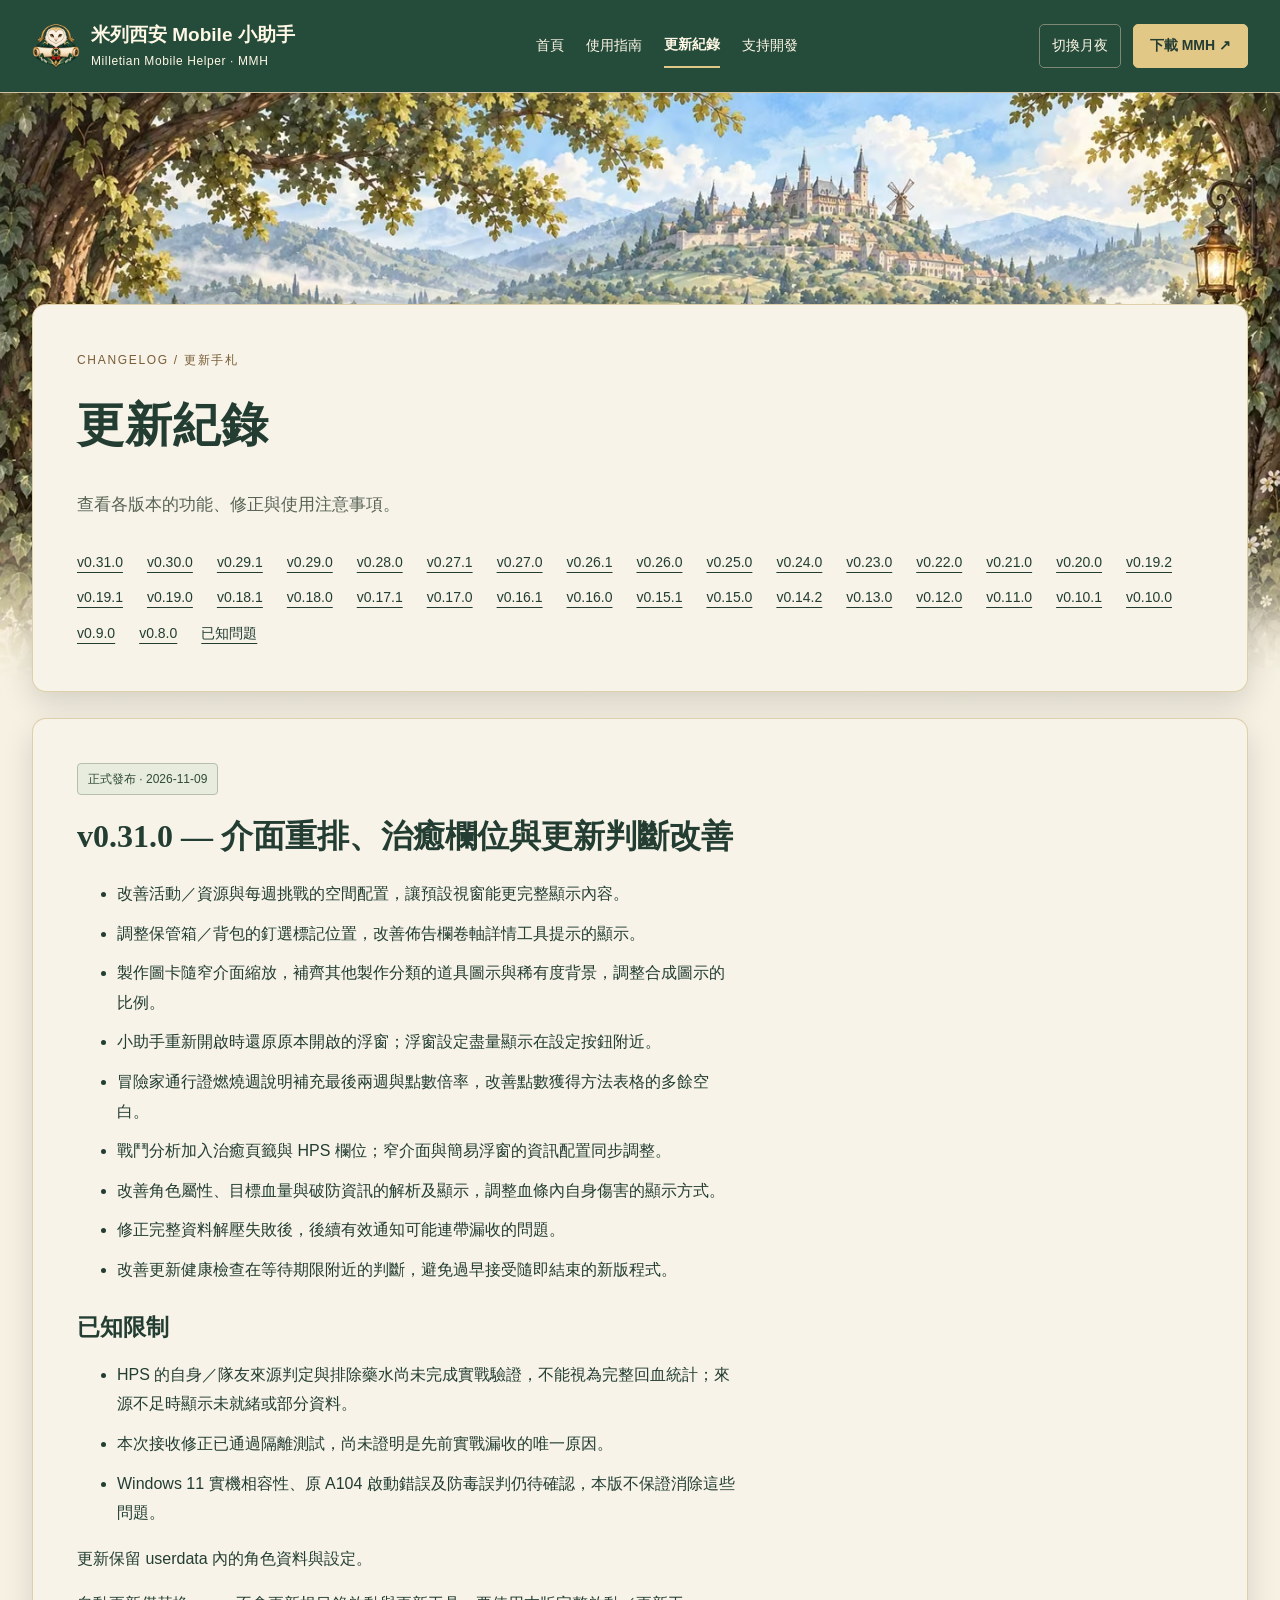
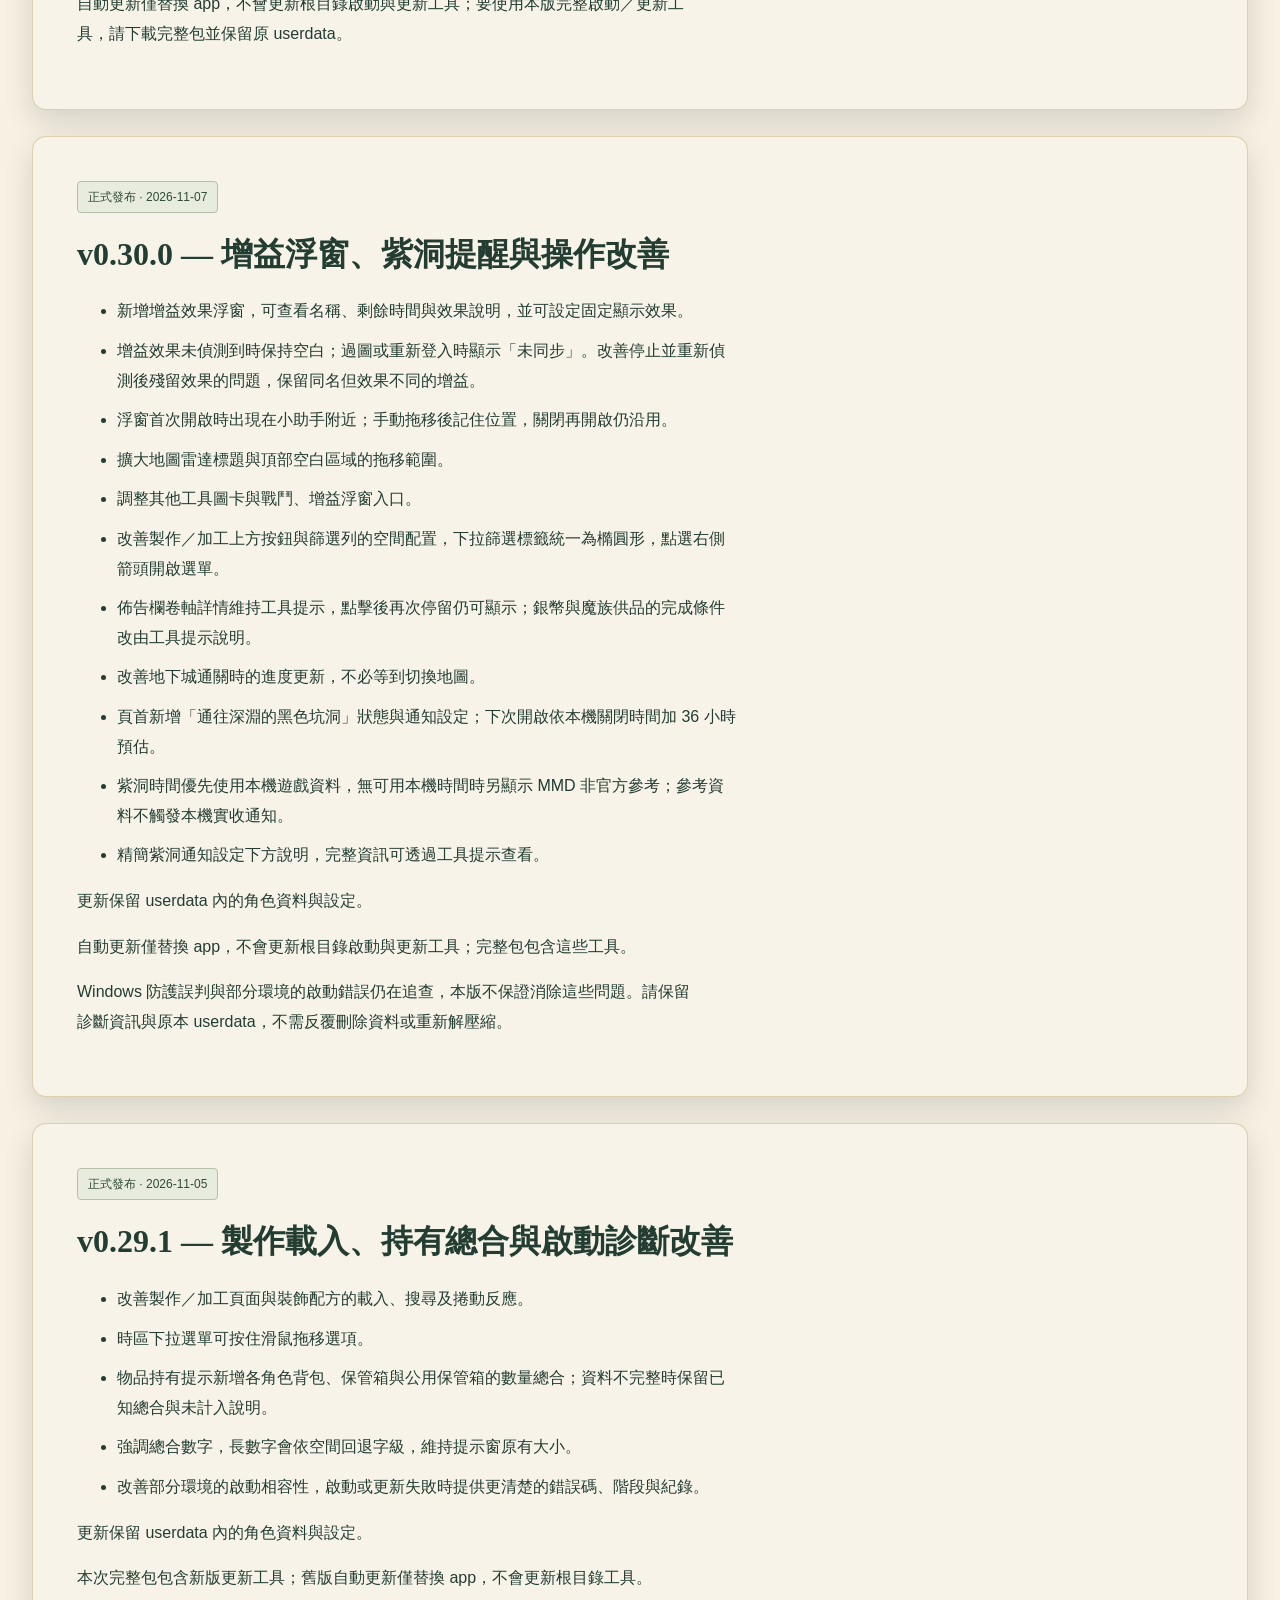
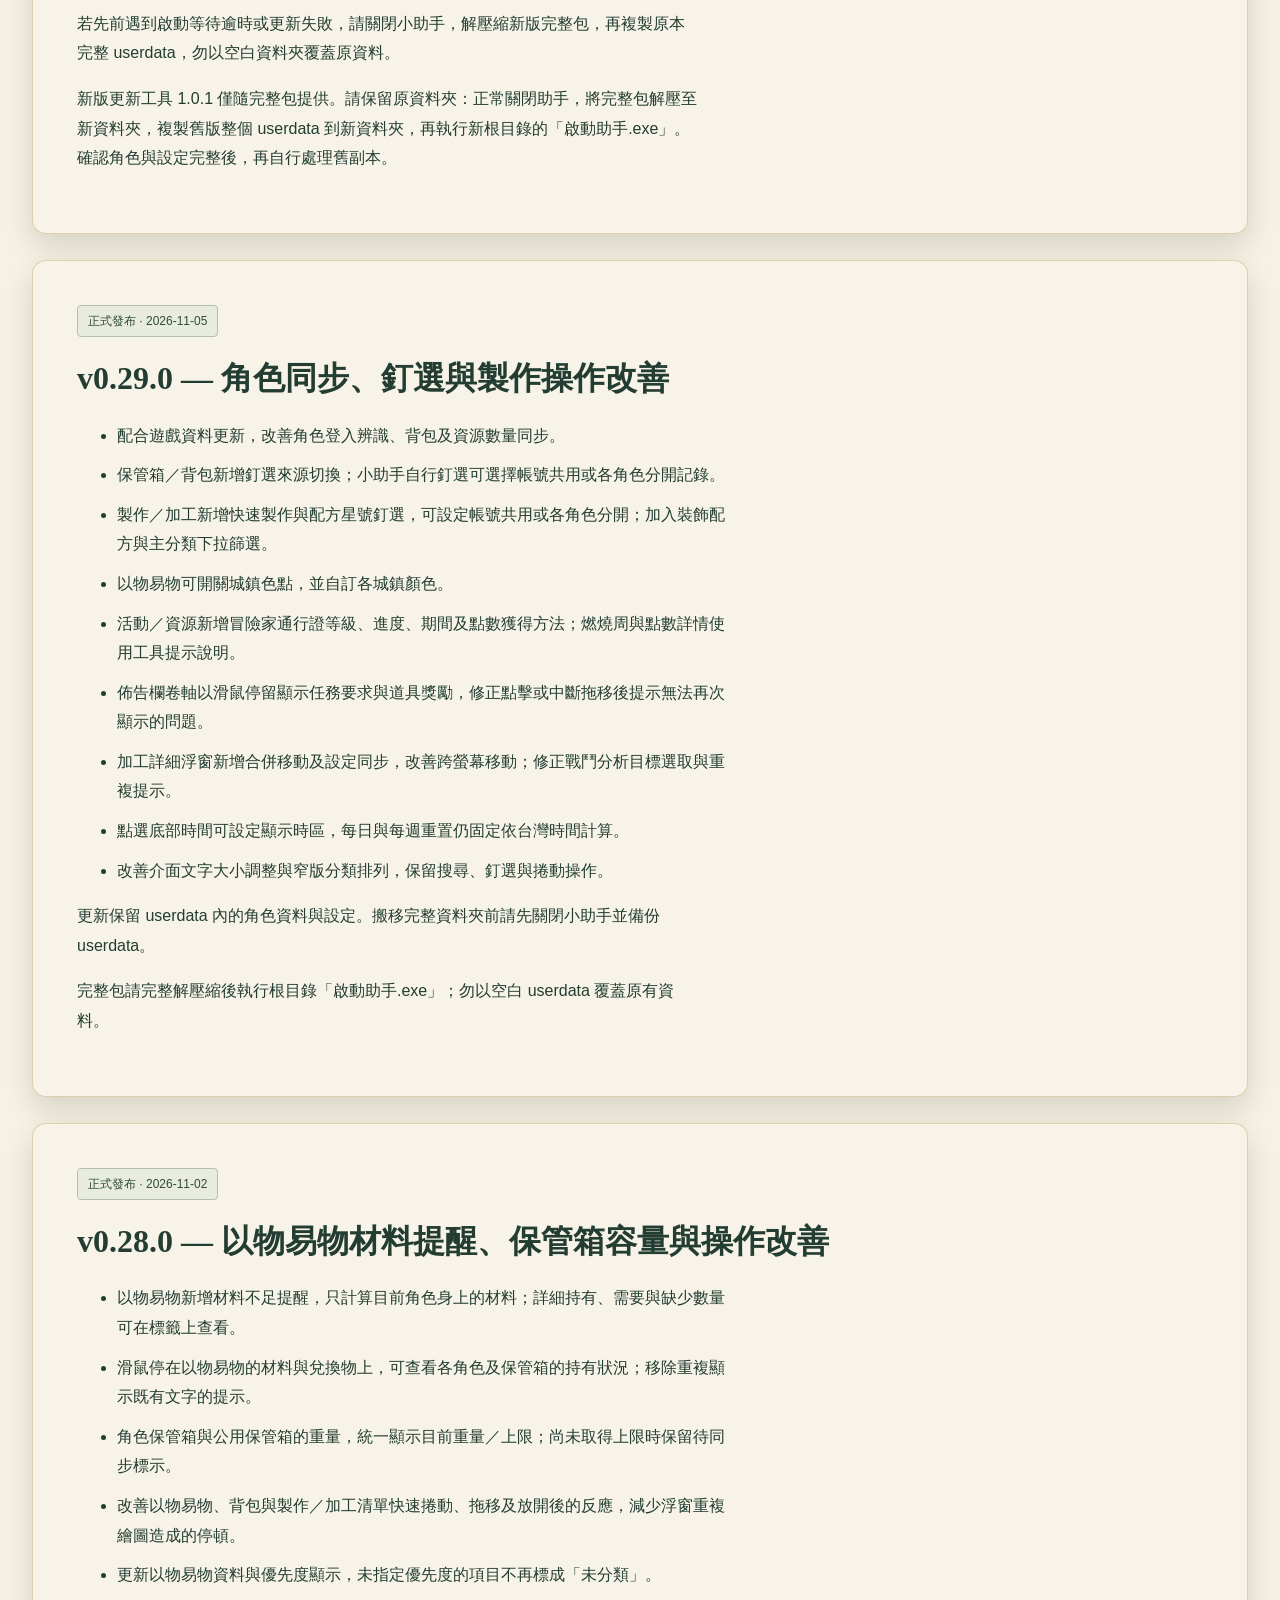
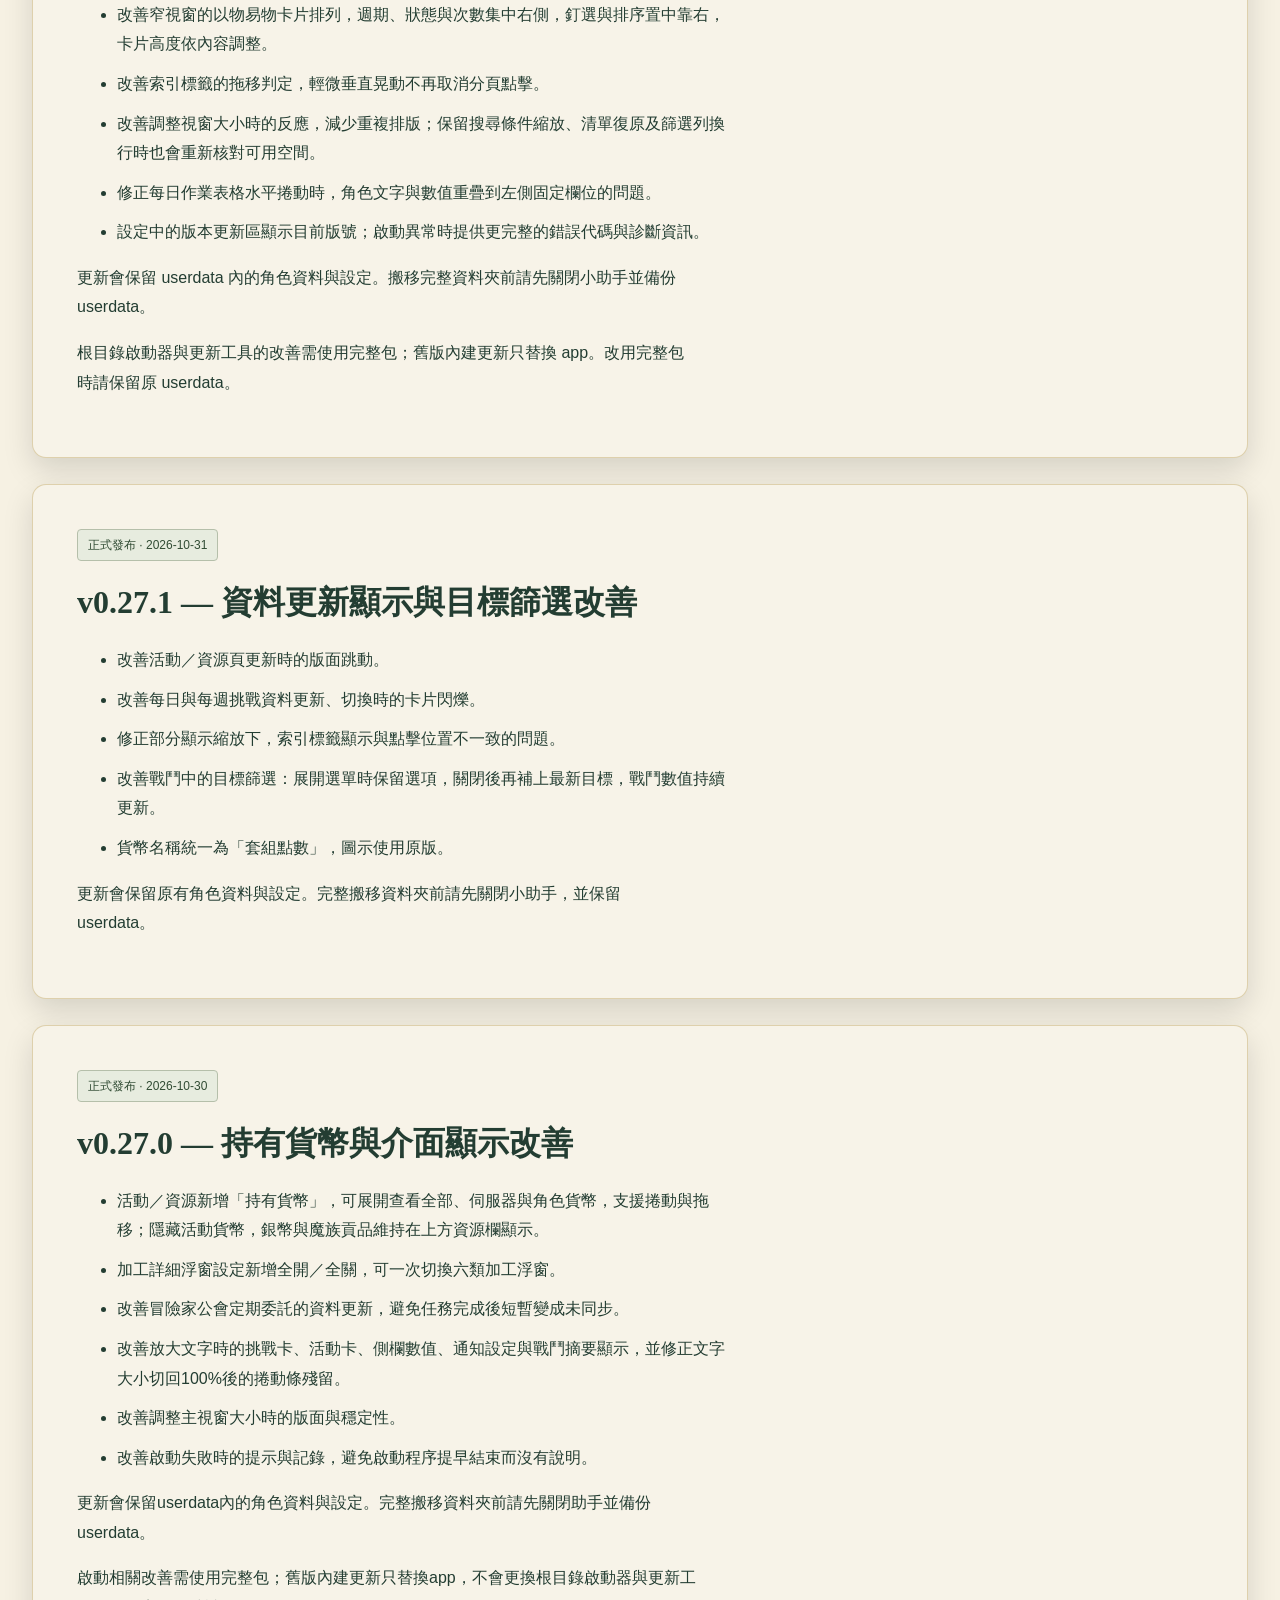
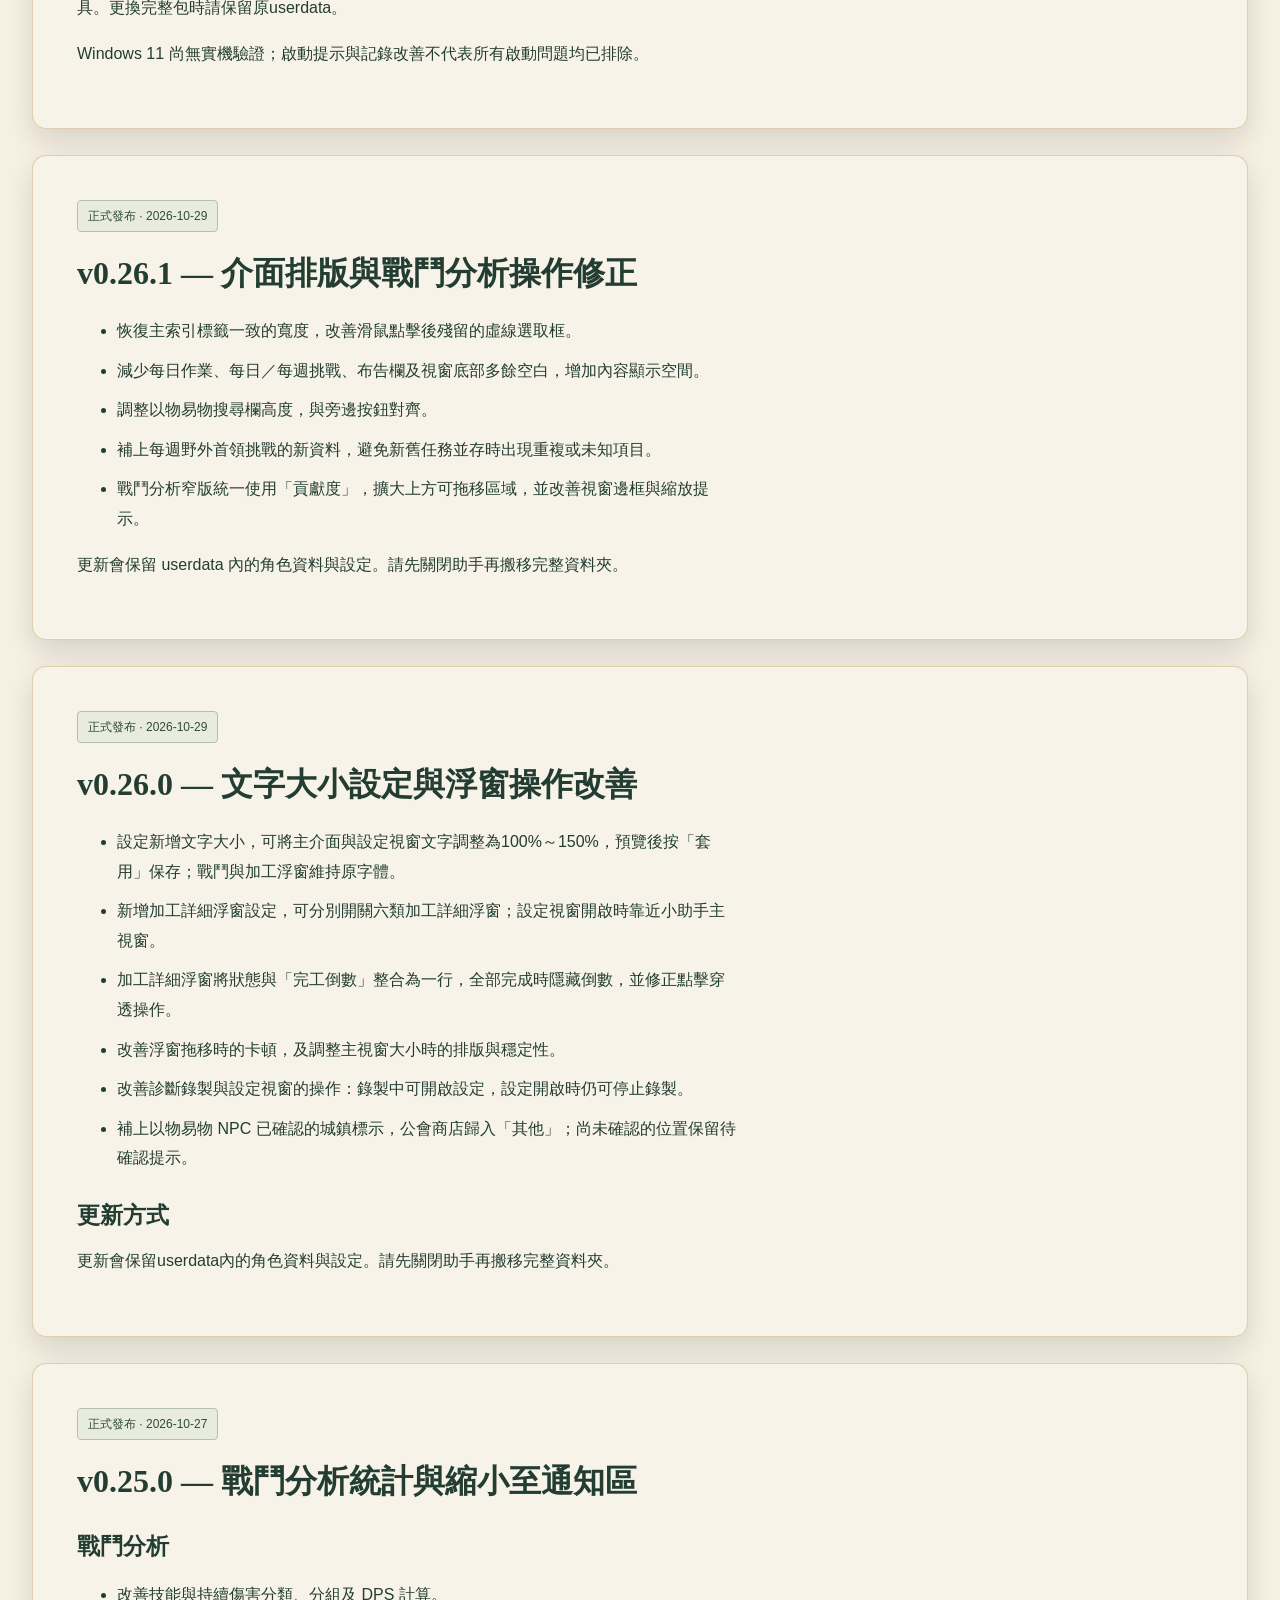
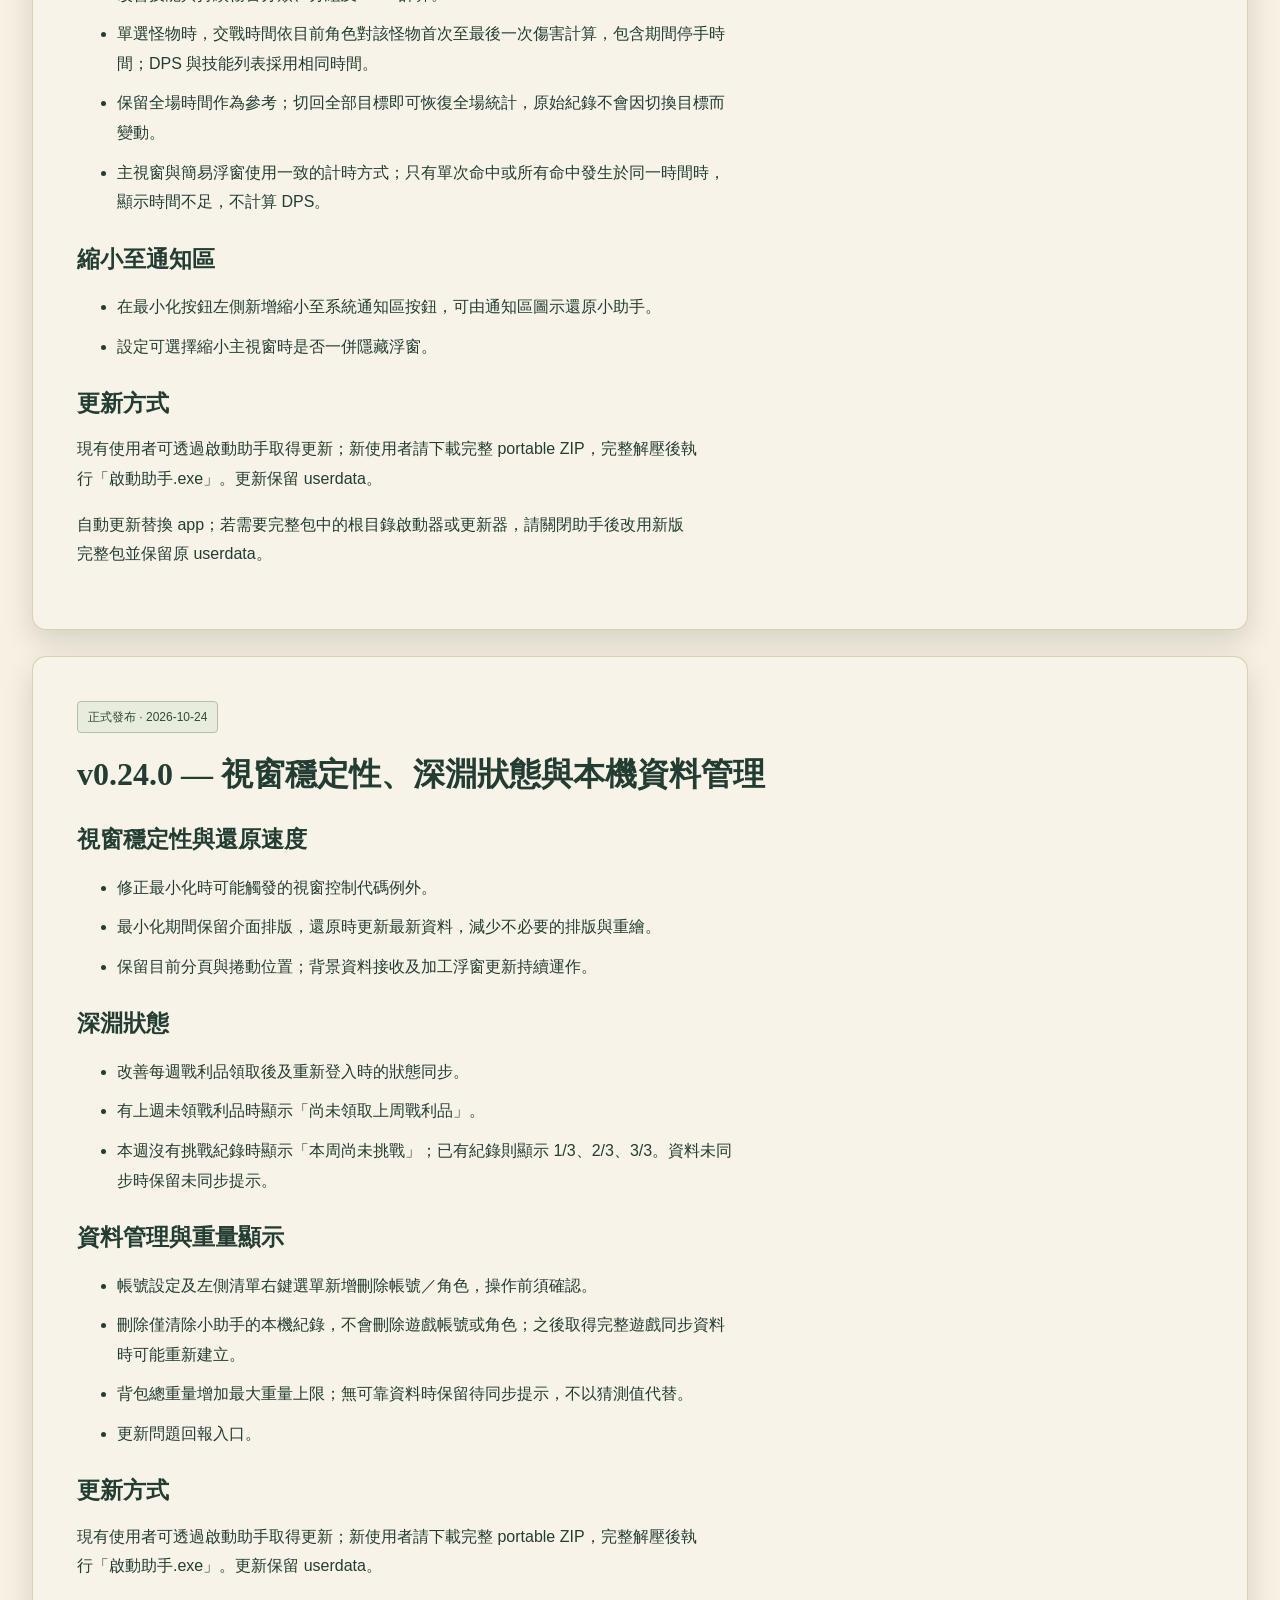
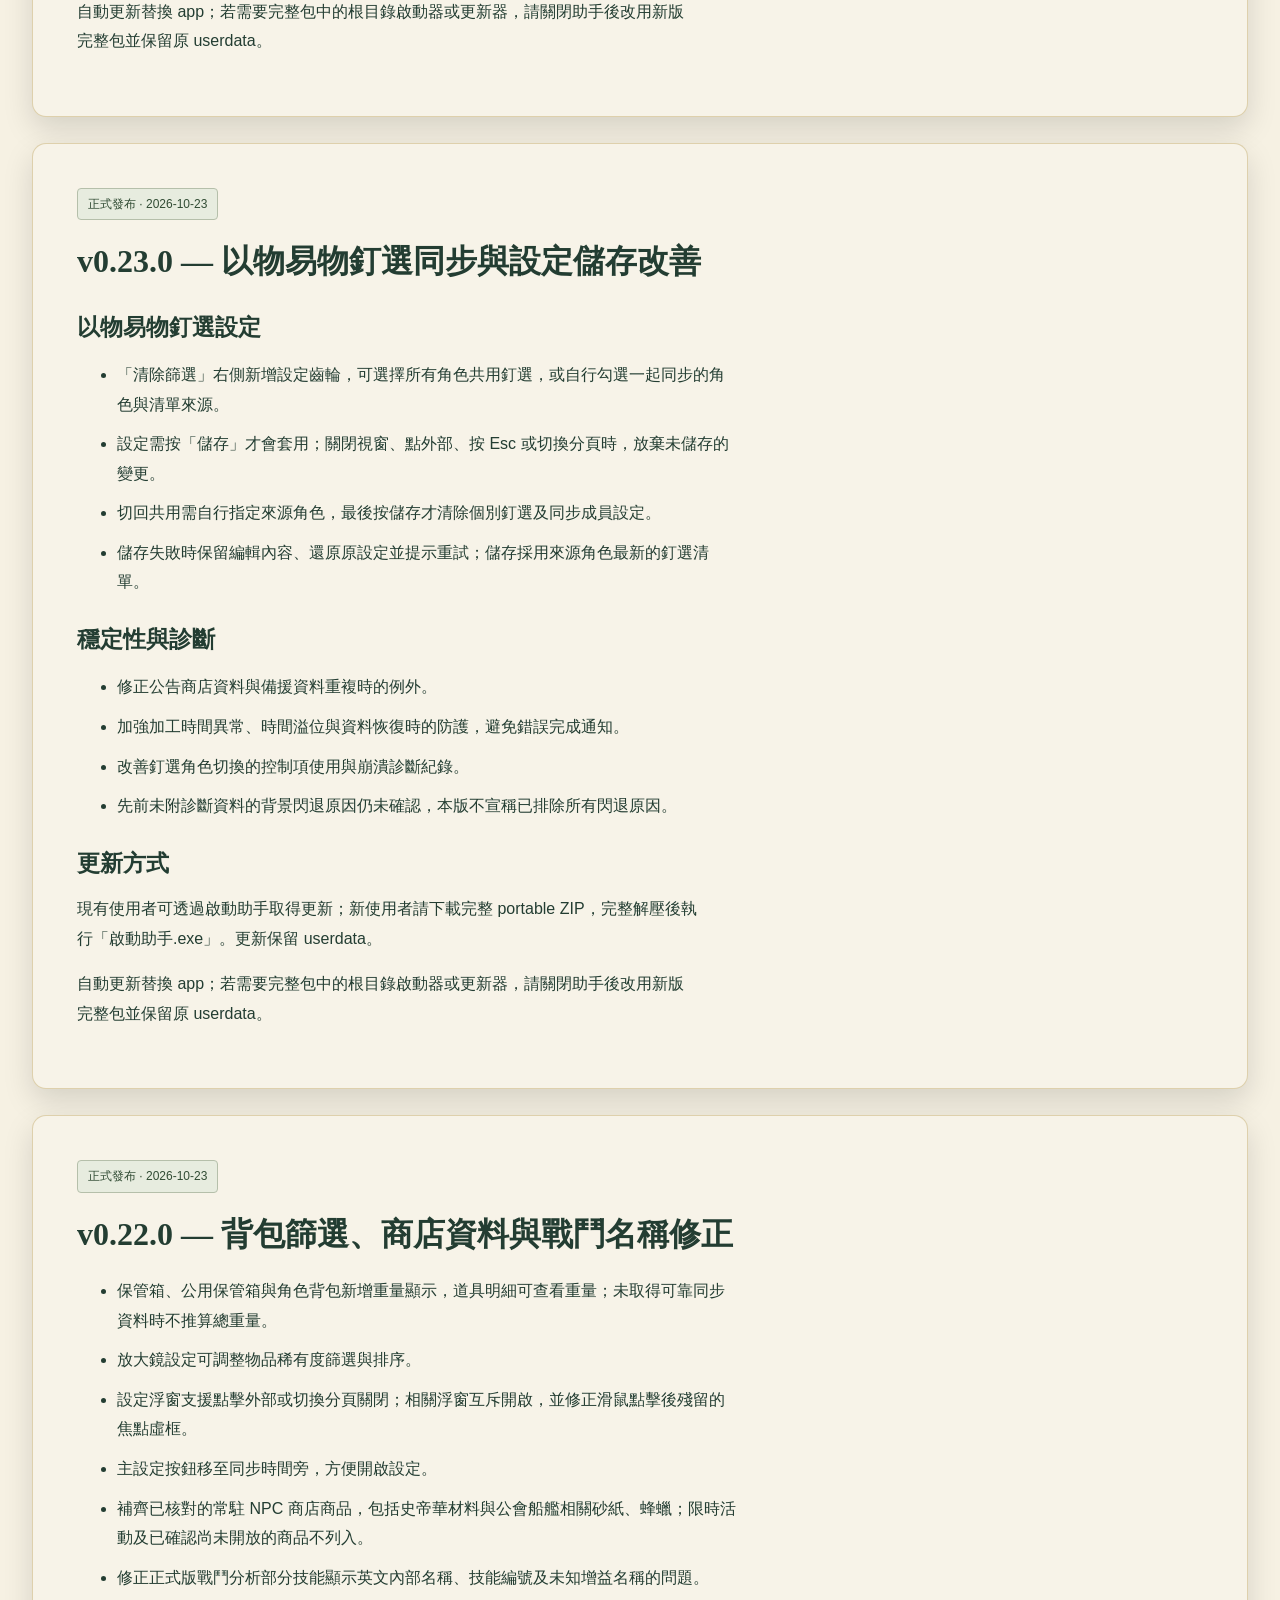
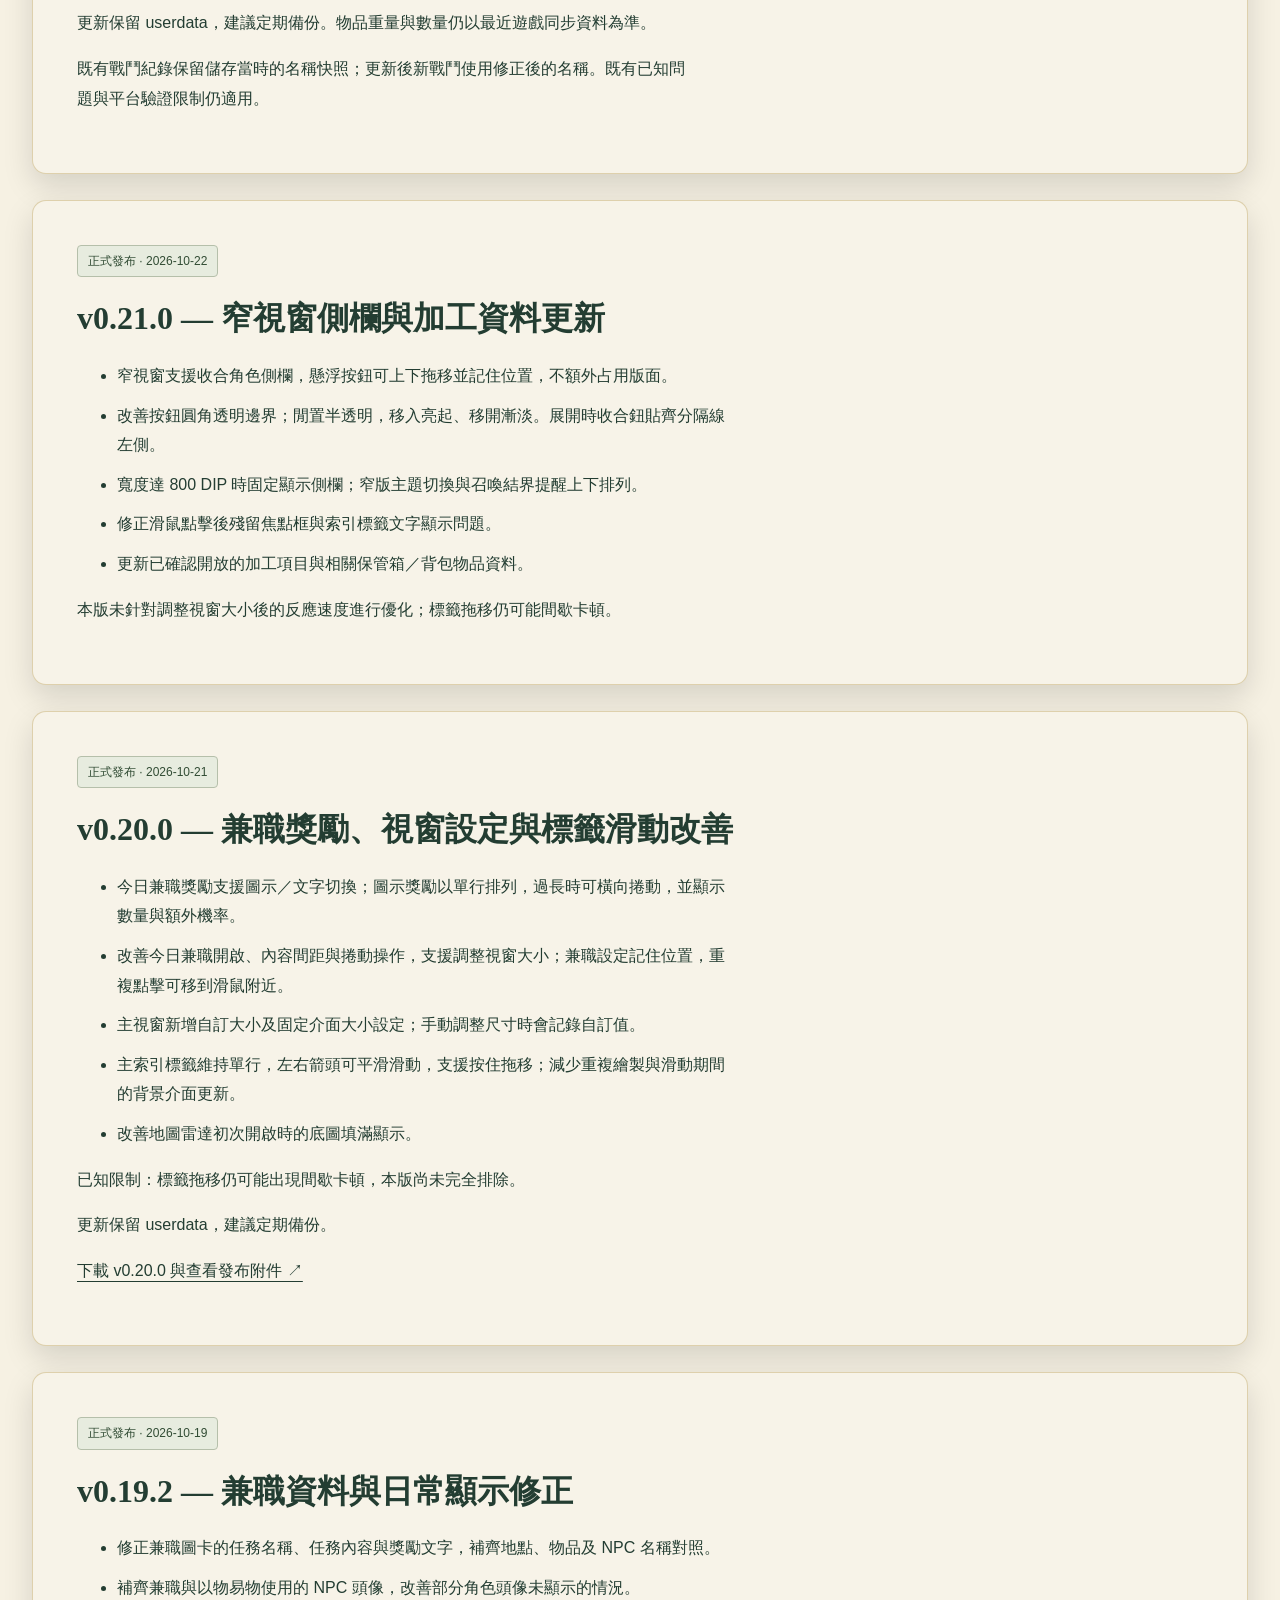
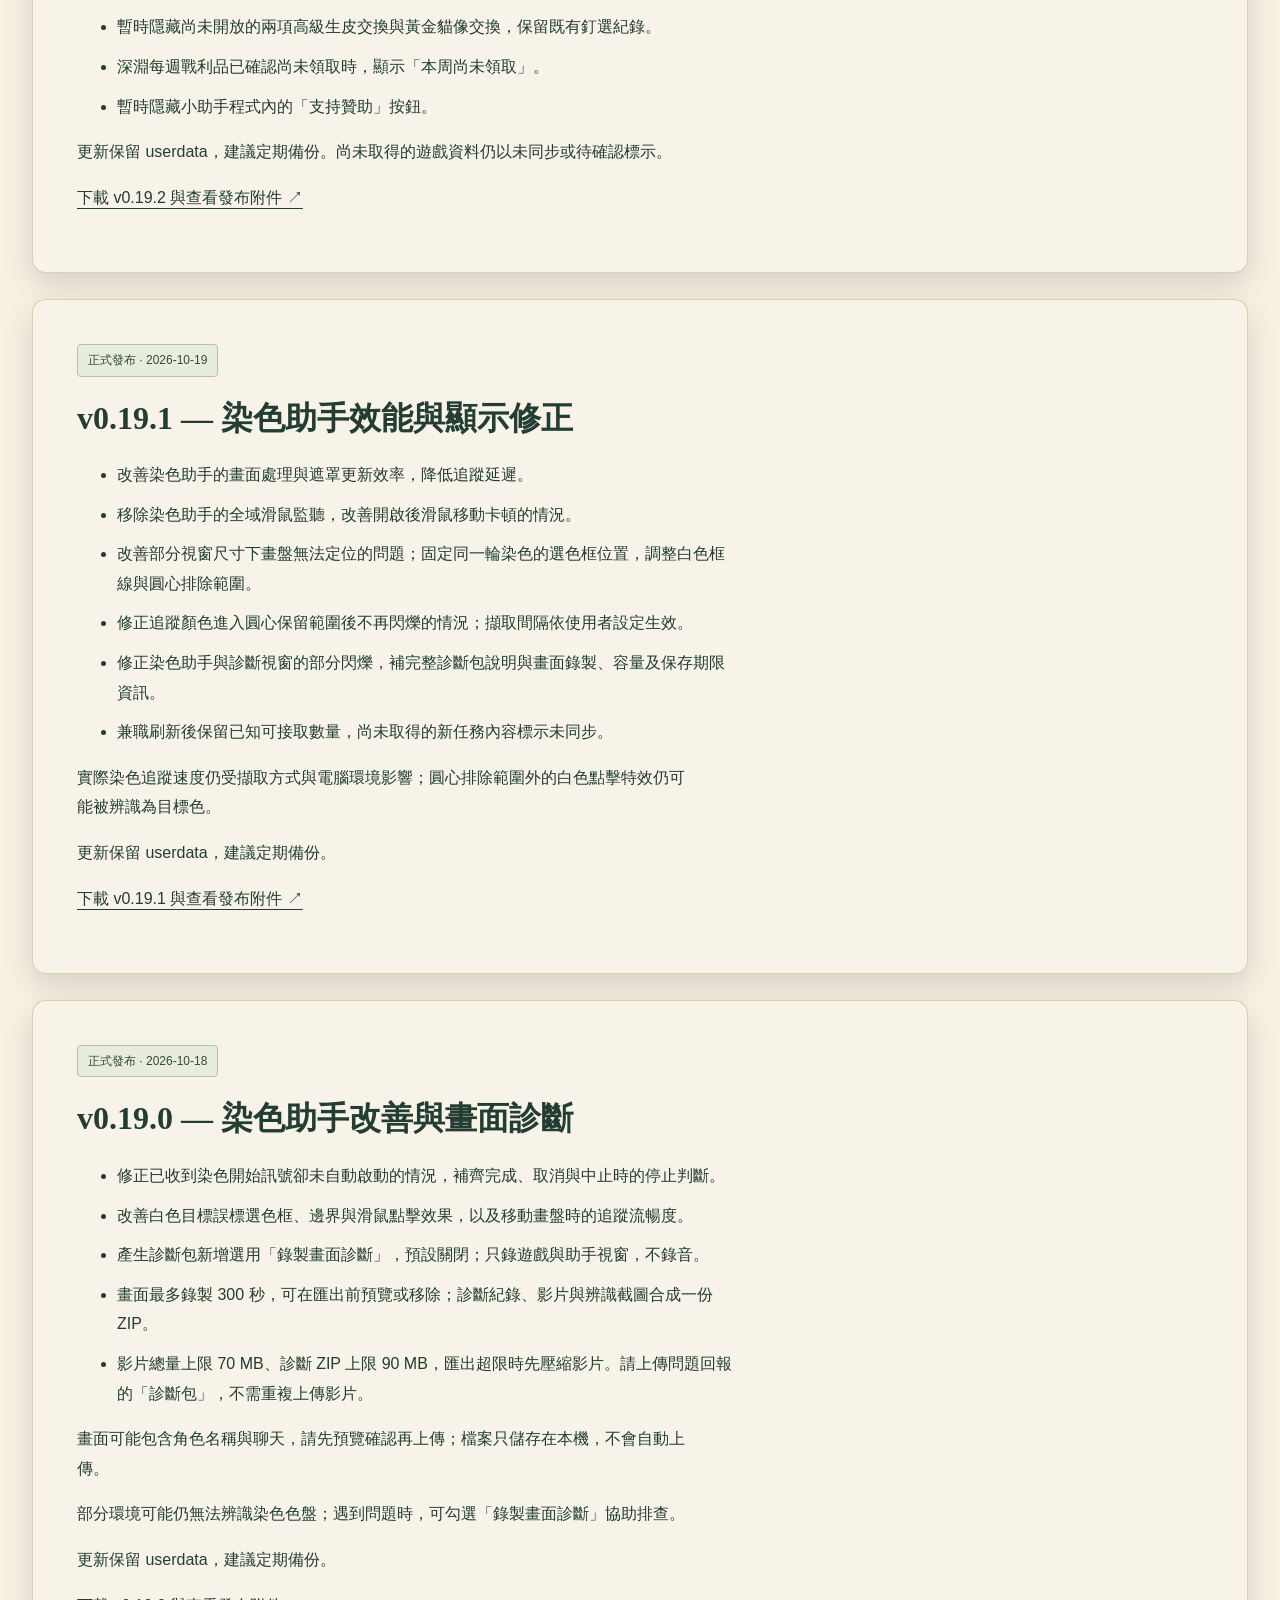
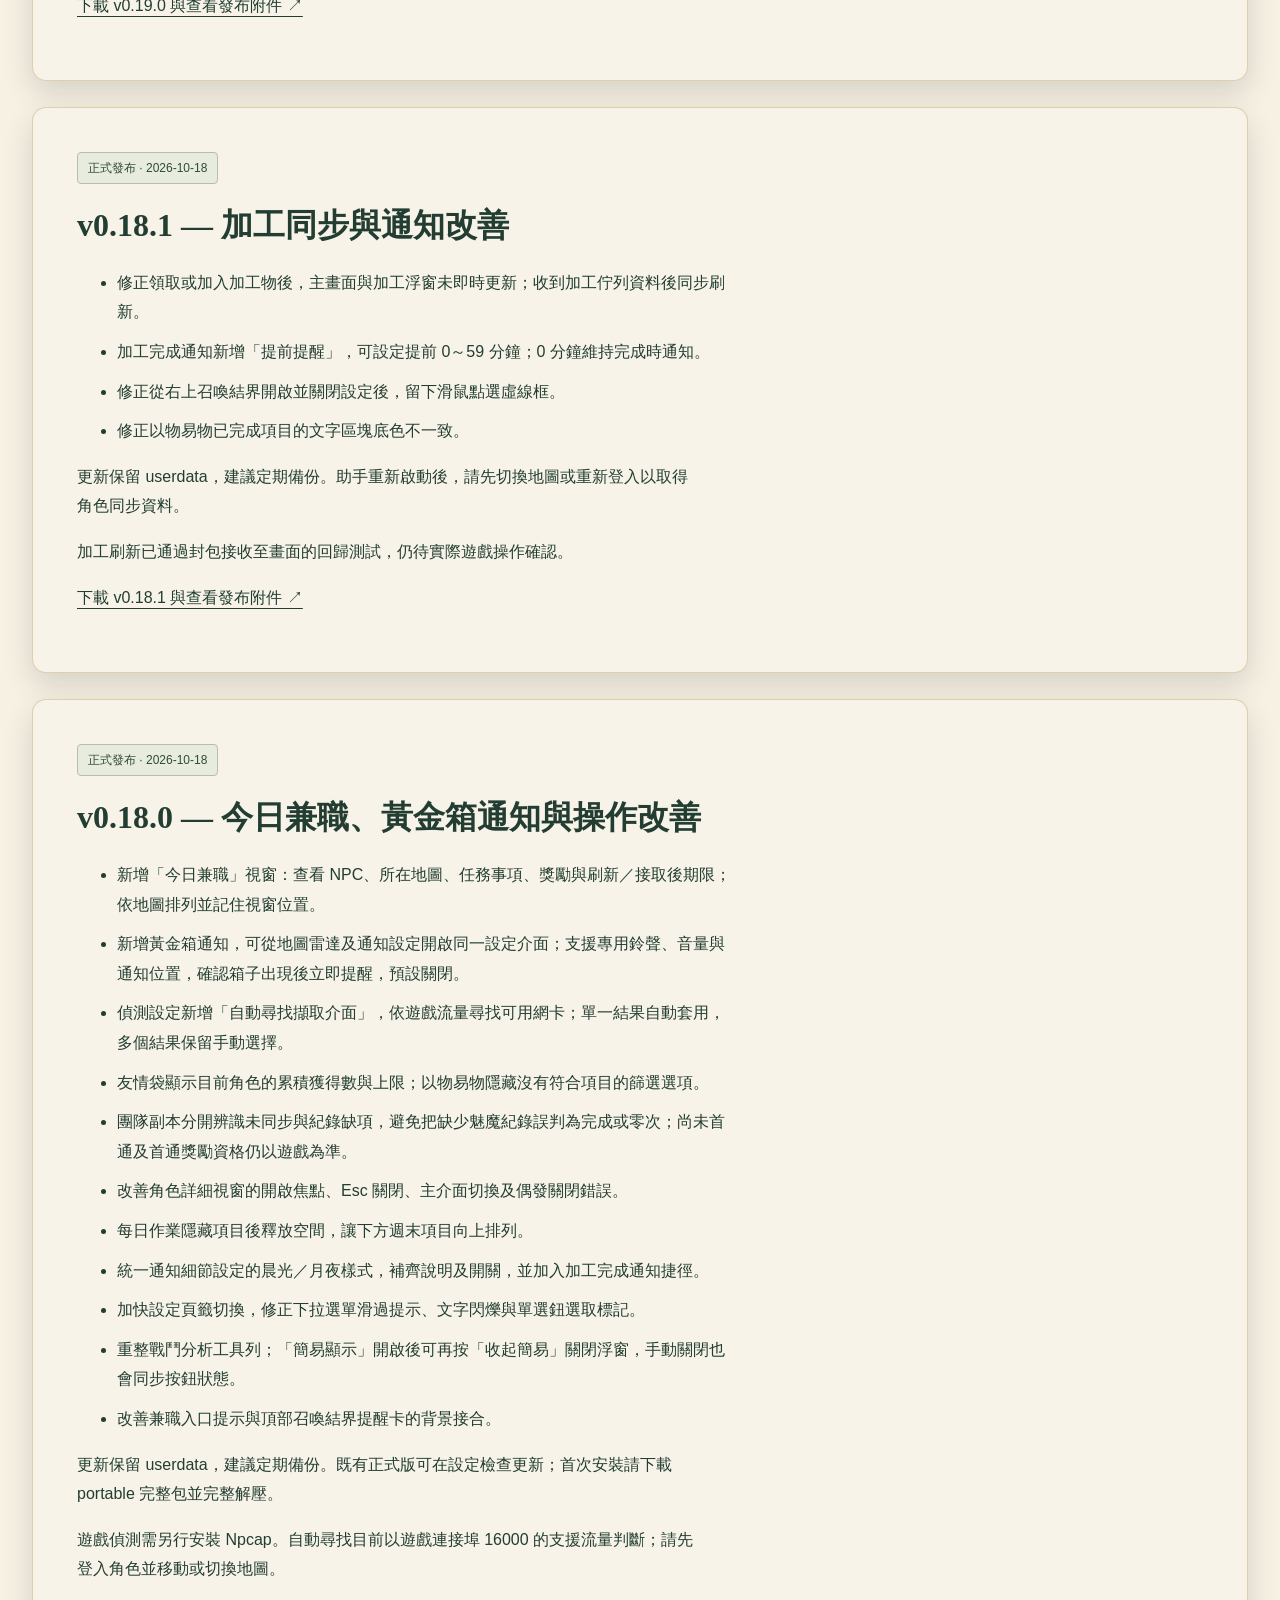
==== public/changelog.html @ 9968cb85 "Publish MMH v0.31.0 release notes, known limits and download" ====
<!doctype html><html lang="zh-Hant"><head><meta charset="utf-8"><meta name="viewport" content="width=device-width,initial-scale=1"><title>MMH 更新紀錄｜瑪奇 Mobile 小助手版本與下載</title><link rel="icon" href="./assets/mmh-logo.webp"><script>(()=>{const t=new URLSearchParams(location.search).get('theme')==='night'?'night':'day',w=innerWidth,s=w<=960?960:w<=1440?1440:w<=1920?1920:2560,l=document.createElement('link');l.rel='preload';l.as='image';l.type='image/avif';l.href='./assets/background/forest-panorama-'+t+'-'+s+'.avif';l.fetchPriority='high';document.head.append(l);})();</script><link rel="stylesheet" href="./style.css?v=images-4"><link rel="stylesheet" href="./header.css?v=images-4"><script defer src="./site-config.js?v=0.31.0"></script><script defer src="./site.js?v=images-4"></script><link rel="stylesheet" href="./panorama.css?v=images-4"><meta name="description" content="查看瑪奇 Mobile 小助手 MMH 的正式版本更新紀錄、功能改善與更新注意事項，下載資訊以已公開的 Windows 版本為準。"><link rel="canonical" href="https://milletian-mobile-helper.pages.dev/changelog.html"><meta property="og:type" content="website"><meta property="og:locale" content="zh_TW"><meta property="og:site_name" content="米列西安 Mobile 小助手 MMH"><meta property="og:title" content="MMH 更新紀錄｜瑪奇 Mobile 小助手版本與下載"><meta property="og:description" content="查看瑪奇 Mobile 小助手 MMH 的正式版本更新紀錄、功能改善與更新注意事項，下載資訊以已公開的 Windows 版本為準。"><meta property="og:url" content="https://milletian-mobile-helper.pages.dev/changelog.html"></head><body data-theme="day"><script>document.body.dataset.theme=new URLSearchParams(location.search).get("theme")==="night"?"night":"day";</script><a class="skip-link" href="#main">跳至主要內容</a><header class="site-header"><a class="site-brand" href="./index.html"><img src="./assets/mmh-logo.webp" width="38" height="38" alt=""><span data-name>米列西安 Mobile 小助手</span><small>Milletian Mobile Helper · MMH</small></a><button id="nav-toggle" class="site-theme nav-toggle" aria-expanded="false" aria-controls="main-nav" type="button">選單 ☰</button><nav id="main-nav" class="site-nav" aria-label="主要導覽"><a href="./index.html">首頁</a><a href="./guide.html">使用指南</a><a href="./changelog.html">更新紀錄</a><a href="./support.html">支持開發</a></nav><div class="header-actions"><button id="theme-toggle" class="site-theme" type="button" aria-pressed="false">切換月夜</button><a class="site-download" href="./index.html#download">下載 MMH ↗</a></div></header><div class="panorama-stage"><div class="panorama-banner" aria-hidden="true"></div><main id="main" class="site-main">
<section class="paper section"><p class="eyebrow">CHANGELOG / 更新手札</p><h1>更新紀錄</h1><p class="lead">查看各版本的功能、修正與使用注意事項。</p><nav class="local-nav" aria-label="版本導覽"><a href="#v0310">v0.31.0</a><a href="#v0300">v0.30.0</a><a href="#v0291">v0.29.1</a><a href="#v0290">v0.29.0</a><a href="#v0280">v0.28.0</a><a href="#v0271">v0.27.1</a><a href="#v0270">v0.27.0</a><a href="#v0261">v0.26.1</a><a href="#v0260">v0.26.0</a><a href="#v0250">v0.25.0</a><a href="#v0240">v0.24.0</a><a href="#v0230">v0.23.0</a><a href="#v0220">v0.22.0</a><a href="#v0210">v0.21.0</a><a href="#v0200">v0.20.0</a><a href="#v0192">v0.19.2</a><a href="#v0191">v0.19.1</a><a href="#v0190">v0.19.0</a><a href="#v0181">v0.18.1</a><a href="#v0180">v0.18.0</a><a href="#v0171">v0.17.1</a><a href="#v0170">v0.17.0</a><a href="#v0161">v0.16.1</a><a href="#v0160">v0.16.0</a><a href="#v0151">v0.15.1</a><a href="#v0150">v0.15.0</a><a href="#v0142">v0.14.2</a><a href="#v0130">v0.13.0</a><a href="#v0120">v0.12.0</a><a href="#v0110">v0.11.0</a><a href="#v0101">v0.10.1</a><a href="#v0100">v0.10.0</a><a href="#v090">v0.9.0</a><a href="#v080">v0.8.0</a><a href="#known-issues">已知問題</a></nav></section>
<section id="v0310" class="paper section prose"><span class="badge">正式發布 · 2026-11-09</span><h2>v0.31.0 — 介面重排、治癒欄位與更新判斷改善</h2><ul><li>改善活動／資源與每週挑戰的空間配置，讓預設視窗能更完整顯示內容。</li><li>調整保管箱／背包的釘選標記位置，改善佈告欄卷軸詳情工具提示的顯示。</li><li>製作圖卡隨窄介面縮放，補齊其他製作分類的道具圖示與稀有度背景，調整合成圖示的比例。</li><li>小助手重新開啟時還原原本開啟的浮窗；浮窗設定盡量顯示在設定按鈕附近。</li><li>冒險家通行證燃燒週說明補充最後兩週與點數倍率，改善點數獲得方法表格的多餘空白。</li><li>戰鬥分析加入治癒頁籤與 HPS 欄位；窄介面與簡易浮窗的資訊配置同步調整。</li><li>改善角色屬性、目標血量與破防資訊的解析及顯示，調整血條內自身傷害的顯示方式。</li><li>修正完整資料解壓失敗後，後續有效通知可能連帶漏收的問題。</li><li>改善更新健康檢查在等待期限附近的判斷，避免過早接受隨即結束的新版程式。</li></ul><h3>已知限制</h3><ul><li>HPS 的自身／隊友來源判定與排除藥水尚未完成實戰驗證，不能視為完整回血統計；來源不足時顯示未就緒或部分資料。</li><li>本次接收修正已通過隔離測試，尚未證明是先前實戰漏收的唯一原因。</li><li>Windows 11 實機相容性、原 A104 啟動錯誤及防毒誤判仍待確認，本版不保證消除這些問題。</li></ul><p>更新保留 userdata 內的角色資料與設定。</p><p>自動更新僅替換 app，不會更新根目錄啟動與更新工具；要使用本版完整啟動／更新工具，請下載完整包並保留原 userdata。</p></section>
<section id="v0300" class="paper section prose"><span class="badge">正式發布 · 2026-11-07</span><h2>v0.30.0 — 增益浮窗、紫洞提醒與操作改善</h2><ul><li>新增增益效果浮窗，可查看名稱、剩餘時間與效果說明，並可設定固定顯示效果。</li><li>增益效果未偵測到時保持空白；過圖或重新登入時顯示「未同步」。改善停止並重新偵測後殘留效果的問題，保留同名但效果不同的增益。</li><li>浮窗首次開啟時出現在小助手附近；手動拖移後記住位置，關閉再開啟仍沿用。</li><li>擴大地圖雷達標題與頂部空白區域的拖移範圍。</li><li>調整其他工具圖卡與戰鬥、增益浮窗入口。</li><li>改善製作／加工上方按鈕與篩選列的空間配置，下拉篩選標籤統一為橢圓形，點選右側箭頭開啟選單。</li><li>佈告欄卷軸詳情維持工具提示，點擊後再次停留仍可顯示；銀幣與魔族供品的完成條件改由工具提示說明。</li><li>改善地下城通關時的進度更新，不必等到切換地圖。</li><li>頁首新增「通往深淵的黑色坑洞」狀態與通知設定；下次開啟依本機關閉時間加 36 小時預估。</li><li>紫洞時間優先使用本機遊戲資料，無可用本機時間時另顯示 MMD 非官方參考；參考資料不觸發本機實收通知。</li><li>精簡紫洞通知設定下方說明，完整資訊可透過工具提示查看。</li></ul><p>更新保留 userdata 內的角色資料與設定。</p><p>自動更新僅替換 app，不會更新根目錄啟動與更新工具；完整包包含這些工具。</p><p>Windows 防護誤判與部分環境的啟動錯誤仍在追查，本版不保證消除這些問題。請保留診斷資訊與原本 userdata，不需反覆刪除資料或重新解壓縮。</p></section>
<section id="v0291" class="paper section prose"><span class="badge">正式發布 · 2026-11-05</span><h2>v0.29.1 — 製作載入、持有總合與啟動診斷改善</h2><ul><li>改善製作／加工頁面與裝飾配方的載入、搜尋及捲動反應。</li><li>時區下拉選單可按住滑鼠拖移選項。</li><li>物品持有提示新增各角色背包、保管箱與公用保管箱的數量總合；資料不完整時保留已知總合與未計入說明。</li><li>強調總合數字，長數字會依空間回退字級，維持提示窗原有大小。</li><li>改善部分環境的啟動相容性，啟動或更新失敗時提供更清楚的錯誤碼、階段與紀錄。</li></ul><p>更新保留 userdata 內的角色資料與設定。</p><p>本次完整包包含新版更新工具；舊版自動更新僅替換 app，不會更新根目錄工具。</p><p>若先前遇到啟動等待逾時或更新失敗，請關閉小助手，解壓縮新版完整包，再複製原本完整 userdata，勿以空白資料夾覆蓋原資料。</p><p>新版更新工具 1.0.1 僅隨完整包提供。請保留原資料夾：正常關閉助手，將完整包解壓至新資料夾，複製舊版整個 userdata 到新資料夾，再執行新根目錄的「啟動助手.exe」。確認角色與設定完整後，再自行處理舊副本。</p></section>
<section id="v0290" class="paper section prose"><span class="badge">正式發布 · 2026-11-05</span><h2>v0.29.0 — 角色同步、釘選與製作操作改善</h2><ul><li>配合遊戲資料更新，改善角色登入辨識、背包及資源數量同步。</li><li>保管箱／背包新增釘選來源切換；小助手自行釘選可選擇帳號共用或各角色分開記錄。</li><li>製作／加工新增快速製作與配方星號釘選，可設定帳號共用或各角色分開；加入裝飾配方與主分類下拉篩選。</li><li>以物易物可開關城鎮色點，並自訂各城鎮顏色。</li><li>活動／資源新增冒險家通行證等級、進度、期間及點數獲得方法；燃燒周與點數詳情使用工具提示說明。</li><li>佈告欄卷軸以滑鼠停留顯示任務要求與道具獎勵，修正點擊或中斷拖移後提示無法再次顯示的問題。</li><li>加工詳細浮窗新增合併移動及設定同步，改善跨螢幕移動；修正戰鬥分析目標選取與重複提示。</li><li>點選底部時間可設定顯示時區，每日與每週重置仍固定依台灣時間計算。</li><li>改善介面文字大小調整與窄版分類排列，保留搜尋、釘選與捲動操作。</li></ul><p>更新保留 userdata 內的角色資料與設定。搬移完整資料夾前請先關閉小助手並備份 userdata。</p><p>完整包請完整解壓縮後執行根目錄「啟動助手.exe」；勿以空白 userdata 覆蓋原有資料。</p></section>
<section id="v0280" class="paper section prose"><span class="badge">正式發布 · 2026-11-02</span><h2>v0.28.0 — 以物易物材料提醒、保管箱容量與操作改善</h2><ul><li>以物易物新增材料不足提醒，只計算目前角色身上的材料；詳細持有、需要與缺少數量可在標籤上查看。</li><li>滑鼠停在以物易物的材料與兌換物上，可查看各角色及保管箱的持有狀況；移除重複顯示既有文字的提示。</li><li>角色保管箱與公用保管箱的重量，統一顯示目前重量／上限；尚未取得上限時保留待同步標示。</li><li>改善以物易物、背包與製作／加工清單快速捲動、拖移及放開後的反應，減少浮窗重複繪圖造成的停頓。</li><li>更新以物易物資料與優先度顯示，未指定優先度的項目不再標成「未分類」。</li><li>改善窄視窗的以物易物卡片排列，週期、狀態與次數集中右側，釘選與排序置中靠右，卡片高度依內容調整。</li><li>改善索引標籤的拖移判定，輕微垂直晃動不再取消分頁點擊。</li><li>改善調整視窗大小時的反應，減少重複排版；保留搜尋條件縮放、清單復原及篩選列換行時也會重新核對可用空間。</li><li>修正每日作業表格水平捲動時，角色文字與數值重疊到左側固定欄位的問題。</li><li>設定中的版本更新區顯示目前版號；啟動異常時提供更完整的錯誤代碼與診斷資訊。</li></ul><p>更新會保留 userdata 內的角色資料與設定。搬移完整資料夾前請先關閉小助手並備份 userdata。</p><p>根目錄啟動器與更新工具的改善需使用完整包；舊版內建更新只替換 app。改用完整包時請保留原 userdata。</p></section>
<section id="v0271" class="paper section prose"><span class="badge">正式發布 · 2026-10-31</span><h2>v0.27.1 — 資料更新顯示與目標篩選改善</h2><ul><li>改善活動／資源頁更新時的版面跳動。</li><li>改善每日與每週挑戰資料更新、切換時的卡片閃爍。</li><li>修正部分顯示縮放下，索引標籤顯示與點擊位置不一致的問題。</li><li>改善戰鬥中的目標篩選：展開選單時保留選項，關閉後再補上最新目標，戰鬥數值持續更新。</li><li>貨幣名稱統一為「套組點數」，圖示使用原版。</li></ul><p>更新會保留原有角色資料與設定。完整搬移資料夾前請先關閉小助手，並保留 userdata。</p></section>
<section id="v0270" class="paper section prose"><span class="badge">正式發布 · 2026-10-30</span><h2>v0.27.0 — 持有貨幣與介面顯示改善</h2><ul><li>活動／資源新增「持有貨幣」，可展開查看全部、伺服器與角色貨幣，支援捲動與拖移；隱藏活動貨幣，銀幣與魔族貢品維持在上方資源欄顯示。</li><li>加工詳細浮窗設定新增全開／全關，可一次切換六類加工浮窗。</li><li>改善冒險家公會定期委託的資料更新，避免任務完成後短暫變成未同步。</li><li>改善放大文字時的挑戰卡、活動卡、側欄數值、通知設定與戰鬥摘要顯示，並修正文字大小切回100%後的捲動條殘留。</li><li>改善調整主視窗大小時的版面與穩定性。</li><li>改善啟動失敗時的提示與記錄，避免啟動程序提早結束而沒有說明。</li></ul><p>更新會保留userdata內的角色資料與設定。完整搬移資料夾前請先關閉助手並備份userdata。</p><p>啟動相關改善需使用完整包；舊版內建更新只替換app，不會更換根目錄啟動器與更新工具。更換完整包時請保留原userdata。</p><p>Windows 11 尚無實機驗證；啟動提示與記錄改善不代表所有啟動問題均已排除。</p></section>
<section id="v0261" class="paper section prose"><span class="badge">正式發布 · 2026-10-29</span><h2>v0.26.1 — 介面排版與戰鬥分析操作修正</h2><ul><li>恢復主索引標籤一致的寬度，改善滑鼠點擊後殘留的虛線選取框。</li><li>減少每日作業、每日／每週挑戰、布告欄及視窗底部多餘空白，增加內容顯示空間。</li><li>調整以物易物搜尋欄高度，與旁邊按鈕對齊。</li><li>補上每週野外首領挑戰的新資料，避免新舊任務並存時出現重複或未知項目。</li><li>戰鬥分析窄版統一使用「貢獻度」，擴大上方可拖移區域，並改善視窗邊框與縮放提示。</li></ul><p>更新會保留 userdata 內的角色資料與設定。請先關閉助手再搬移完整資料夾。</p></section>
<section id="v0260" class="paper section prose"><span class="badge">正式發布 · 2026-10-29</span><h2>v0.26.0 — 文字大小設定與浮窗操作改善</h2><ul><li>設定新增文字大小，可將主介面與設定視窗文字調整為100%～150%，預覽後按「套用」保存；戰鬥與加工浮窗維持原字體。</li><li>新增加工詳細浮窗設定，可分別開關六類加工詳細浮窗；設定視窗開啟時靠近小助手主視窗。</li><li>加工詳細浮窗將狀態與「完工倒數」整合為一行，全部完成時隱藏倒數，並修正點擊穿透操作。</li><li>改善浮窗拖移時的卡頓，及調整主視窗大小時的排版與穩定性。</li><li>改善診斷錄製與設定視窗的操作：錄製中可開啟設定，設定開啟時仍可停止錄製。</li><li>補上以物易物 NPC 已確認的城鎮標示，公會商店歸入「其他」；尚未確認的位置保留待確認提示。</li></ul><h3>更新方式</h3><p>更新會保留userdata內的角色資料與設定。請先關閉助手再搬移完整資料夾。</p></section>
<section id="v0250" class="paper section prose"><span class="badge">正式發布 · 2026-10-27</span><h2>v0.25.0 — 戰鬥分析統計與縮小至通知區</h2><h3>戰鬥分析</h3><ul><li>改善技能與持續傷害分類、分組及 DPS 計算。</li><li>單選怪物時，交戰時間依目前角色對該怪物首次至最後一次傷害計算，包含期間停手時間；DPS 與技能列表採用相同時間。</li><li>保留全場時間作為參考；切回全部目標即可恢復全場統計，原始紀錄不會因切換目標而變動。</li><li>主視窗與簡易浮窗使用一致的計時方式；只有單次命中或所有命中發生於同一時間時，顯示時間不足，不計算 DPS。</li></ul><h3>縮小至通知區</h3><ul><li>在最小化按鈕左側新增縮小至系統通知區按鈕，可由通知區圖示還原小助手。</li><li>設定可選擇縮小主視窗時是否一併隱藏浮窗。</li></ul><h3>更新方式</h3><p>現有使用者可透過啟動助手取得更新；新使用者請下載完整 portable ZIP，完整解壓後執行「啟動助手.exe」。更新保留 userdata。</p><p>自動更新替換 app；若需要完整包中的根目錄啟動器或更新器，請關閉助手後改用新版完整包並保留原 userdata。</p></section>
<section id="v0240" class="paper section prose"><span class="badge">正式發布 · 2026-10-24</span><h2>v0.24.0 — 視窗穩定性、深淵狀態與本機資料管理</h2><h3>視窗穩定性與還原速度</h3><ul><li>修正最小化時可能觸發的視窗控制代碼例外。</li><li>最小化期間保留介面排版，還原時更新最新資料，減少不必要的排版與重繪。</li><li>保留目前分頁與捲動位置；背景資料接收及加工浮窗更新持續運作。</li></ul><h3>深淵狀態</h3><ul><li>改善每週戰利品領取後及重新登入時的狀態同步。</li><li>有上週未領戰利品時顯示「尚未領取上周戰利品」。</li><li>本週沒有挑戰紀錄時顯示「本周尚未挑戰」；已有紀錄則顯示 1/3、2/3、3/3。資料未同步時保留未同步提示。</li></ul><h3>資料管理與重量顯示</h3><ul><li>帳號設定及左側清單右鍵選單新增刪除帳號／角色，操作前須確認。</li><li>刪除僅清除小助手的本機紀錄，不會刪除遊戲帳號或角色；之後取得完整遊戲同步資料時可能重新建立。</li><li>背包總重量增加最大重量上限；無可靠資料時保留待同步提示，不以猜測值代替。</li><li>更新問題回報入口。</li></ul><h3>更新方式</h3><p>現有使用者可透過啟動助手取得更新；新使用者請下載完整 portable ZIP，完整解壓後執行「啟動助手.exe」。更新保留 userdata。</p><p>自動更新替換 app；若需要完整包中的根目錄啟動器或更新器，請關閉助手後改用新版完整包並保留原 userdata。</p></section>
<section id="v0230" class="paper section prose"><span class="badge">正式發布 · 2026-10-23</span><h2>v0.23.0 — 以物易物釘選同步與設定儲存改善</h2><h3>以物易物釘選設定</h3><ul><li>「清除篩選」右側新增設定齒輪，可選擇所有角色共用釘選，或自行勾選一起同步的角色與清單來源。</li><li>設定需按「儲存」才會套用；關閉視窗、點外部、按 Esc 或切換分頁時，放棄未儲存的變更。</li><li>切回共用需自行指定來源角色，最後按儲存才清除個別釘選及同步成員設定。</li><li>儲存失敗時保留編輯內容、還原原設定並提示重試；儲存採用來源角色最新的釘選清單。</li></ul><h3>穩定性與診斷</h3><ul><li>修正公告商店資料與備援資料重複時的例外。</li><li>加強加工時間異常、時間溢位與資料恢復時的防護，避免錯誤完成通知。</li><li>改善釘選角色切換的控制項使用與崩潰診斷紀錄。</li><li>先前未附診斷資料的背景閃退原因仍未確認，本版不宣稱已排除所有閃退原因。</li></ul><h3>更新方式</h3><p>現有使用者可透過啟動助手取得更新；新使用者請下載完整 portable ZIP，完整解壓後執行「啟動助手.exe」。更新保留 userdata。</p><p>自動更新替換 app；若需要完整包中的根目錄啟動器或更新器，請關閉助手後改用新版完整包並保留原 userdata。</p></section>
<section id="v0220" class="paper section prose"><span class="badge">正式發布 · 2026-10-23</span><h2>v0.22.0 — 背包篩選、商店資料與戰鬥名稱修正</h2><ul><li>保管箱、公用保管箱與角色背包新增重量顯示，道具明細可查看重量；未取得可靠同步資料時不推算總重量。</li><li>放大鏡設定可調整物品稀有度篩選與排序。</li><li>設定浮窗支援點擊外部或切換分頁關閉；相關浮窗互斥開啟，並修正滑鼠點擊後殘留的焦點虛框。</li><li>主設定按鈕移至同步時間旁，方便開啟設定。</li><li>補齊已核對的常駐 NPC 商店商品，包括史帝華材料與公會船艦相關砂紙、蜂蠟；限時活動及已確認尚未開放的商品不列入。</li><li>修正正式版戰鬥分析部分技能顯示英文內部名稱、技能編號及未知增益名稱的問題。</li></ul><p>更新保留 userdata，建議定期備份。物品重量與數量仍以最近遊戲同步資料為準。</p><p>既有戰鬥紀錄保留儲存當時的名稱快照；更新後新戰鬥使用修正後的名稱。既有已知問題與平台驗證限制仍適用。</p></section>
<section id="v0210" class="paper section prose"><span class="badge">正式發布 · 2026-10-22</span><h2>v0.21.0 — 窄視窗側欄與加工資料更新</h2><ul><li>窄視窗支援收合角色側欄，懸浮按鈕可上下拖移並記住位置，不額外占用版面。</li><li>改善按鈕圓角透明邊界；閒置半透明，移入亮起、移開漸淡。展開時收合鈕貼齊分隔線左側。</li><li>寬度達 800 DIP 時固定顯示側欄；窄版主題切換與召喚結界提醒上下排列。</li><li>修正滑鼠點擊後殘留焦點框與索引標籤文字顯示問題。</li><li>更新已確認開放的加工項目與相關保管箱／背包物品資料。</li></ul><p>本版未針對調整視窗大小後的反應速度進行優化；標籤拖移仍可能間歇卡頓。</p></section>
<section id="v0200" class="paper section prose"><span class="badge">正式發布 · 2026-10-21</span><h2>v0.20.0 — 兼職獎勵、視窗設定與標籤滑動改善</h2><ul><li>今日兼職獎勵支援圖示／文字切換；圖示獎勵以單行排列，過長時可橫向捲動，並顯示數量與額外機率。</li><li>改善今日兼職開啟、內容間距與捲動操作，支援調整視窗大小；兼職設定記住位置，重複點擊可移到滑鼠附近。</li><li>主視窗新增自訂大小及固定介面大小設定；手動調整尺寸時會記錄自訂值。</li><li>主索引標籤維持單行，左右箭頭可平滑滑動，支援按住拖移；減少重複繪製與滑動期間的背景介面更新。</li><li>改善地圖雷達初次開啟時的底圖填滿顯示。</li></ul><p>已知限制：標籤拖移仍可能出現間歇卡頓，本版尚未完全排除。</p><p>更新保留 userdata，建議定期備份。</p><p><a href="https://github.com/Nigeeeee/mabi-assistant-website/releases/tag/v0.20.0">下載 v0.20.0 與查看發布附件 ↗</a></p></section>
<section id="v0192" class="paper section prose"><span class="badge">正式發布 · 2026-10-19</span><h2>v0.19.2 — 兼職資料與日常顯示修正</h2><ul><li>修正兼職圖卡的任務名稱、任務內容與獎勵文字，補齊地點、物品及 NPC 名稱對照。</li><li>補齊兼職與以物易物使用的 NPC 頭像，改善部分角色頭像未顯示的情況。</li><li>暫時隱藏尚未開放的兩項高級生皮交換與黃金貓像交換，保留既有釘選紀錄。</li><li>深淵每週戰利品已確認尚未領取時，顯示「本周尚未領取」。</li><li>暫時隱藏小助手程式內的「支持贊助」按鈕。</li></ul><p>更新保留 userdata，建議定期備份。尚未取得的遊戲資料仍以未同步或待確認標示。</p><p><a href="https://github.com/Nigeeeee/mabi-assistant-website/releases/tag/v0.19.2">下載 v0.19.2 與查看發布附件 ↗</a></p></section>
<section id="v0191" class="paper section prose"><span class="badge">正式發布 · 2026-10-19</span><h2>v0.19.1 — 染色助手效能與顯示修正</h2><ul><li>改善染色助手的畫面處理與遮罩更新效率，降低追蹤延遲。</li><li>移除染色助手的全域滑鼠監聽，改善開啟後滑鼠移動卡頓的情況。</li><li>改善部分視窗尺寸下畫盤無法定位的問題；固定同一輪染色的選色框位置，調整白色框線與圓心排除範圍。</li><li>修正追蹤顏色進入圓心保留範圍後不再閃爍的情況；擷取間隔依使用者設定生效。</li><li>修正染色助手與診斷視窗的部分閃爍，補完整診斷包說明與畫面錄製、容量及保存期限資訊。</li><li>兼職刷新後保留已知可接取數量，尚未取得的新任務內容標示未同步。</li></ul><p>實際染色追蹤速度仍受擷取方式與電腦環境影響；圓心排除範圍外的白色點擊特效仍可能被辨識為目標色。</p><p>更新保留 userdata，建議定期備份。</p><p><a href="https://github.com/Nigeeeee/mabi-assistant-website/releases/tag/v0.19.1">下載 v0.19.1 與查看發布附件 ↗</a></p></section><section id="v0190" class="paper section prose"><span class="badge">正式發布 · 2026-10-18</span><h2>v0.19.0 — 染色助手改善與畫面診斷</h2><ul><li>修正已收到染色開始訊號卻未自動啟動的情況，補齊完成、取消與中止時的停止判斷。</li><li>改善白色目標誤標選色框、邊界與滑鼠點擊效果，以及移動畫盤時的追蹤流暢度。</li><li>產生診斷包新增選用「錄製畫面診斷」，預設關閉；只錄遊戲與助手視窗，不錄音。</li><li>畫面最多錄製 300 秒，可在匯出前預覽或移除；診斷紀錄、影片與辨識截圖合成一份 ZIP。</li><li>影片總量上限 70 MB、診斷 ZIP 上限 90 MB，匯出超限時先壓縮影片。請上傳問題回報的「診斷包」，不需重複上傳影片。</li></ul><p>畫面可能包含角色名稱與聊天，請先預覽確認再上傳；檔案只儲存在本機，不會自動上傳。</p><p>部分環境可能仍無法辨識染色色盤；遇到問題時，可勾選「錄製畫面診斷」協助排查。</p><p>更新保留 userdata，建議定期備份。</p><p><a href="https://github.com/Nigeeeee/mabi-assistant-website/releases/tag/v0.19.0">下載 v0.19.0 與查看發布附件 ↗</a></p></section><section id="v0181" class="paper section prose"><span class="badge">正式發布 · 2026-10-18</span><h2>v0.18.1 — 加工同步與通知改善</h2><ul><li>修正領取或加入加工物後，主畫面與加工浮窗未即時更新；收到加工佇列資料後同步刷新。</li><li>加工完成通知新增「提前提醒」，可設定提前 0～59 分鐘；0 分鐘維持完成時通知。</li><li>修正從右上召喚結界開啟並關閉設定後，留下滑鼠點選虛線框。</li><li>修正以物易物已完成項目的文字區塊底色不一致。</li></ul><p>更新保留 userdata，建議定期備份。助手重新啟動後，請先切換地圖或重新登入以取得角色同步資料。</p><p>加工刷新已通過封包接收至畫面的回歸測試，仍待實際遊戲操作確認。</p><p><a href="https://github.com/Nigeeeee/mabi-assistant-website/releases/tag/v0.18.1">下載 v0.18.1 與查看發布附件 ↗</a></p></section><section id="v0180" class="paper section prose"><span class="badge">正式發布 · 2026-10-18</span><h2>v0.18.0 — 今日兼職、黃金箱通知與操作改善</h2><ul><li>新增「今日兼職」視窗：查看 NPC、所在地圖、任務事項、獎勵與刷新／接取後期限；依地圖排列並記住視窗位置。</li><li>新增黃金箱通知，可從地圖雷達及通知設定開啟同一設定介面；支援專用鈴聲、音量與通知位置，確認箱子出現後立即提醒，預設關閉。</li><li>偵測設定新增「自動尋找擷取介面」，依遊戲流量尋找可用網卡；單一結果自動套用，多個結果保留手動選擇。</li><li>友情袋顯示目前角色的累積獲得數與上限；以物易物隱藏沒有符合項目的篩選選項。</li><li>團隊副本分開辨識未同步與紀錄缺項，避免把缺少魅魔紀錄誤判為完成或零次；尚未首通及首通獎勵資格仍以遊戲為準。</li><li>改善角色詳細視窗的開啟焦點、Esc 關閉、主介面切換及偶發關閉錯誤。</li><li>每日作業隱藏項目後釋放空間，讓下方週末項目向上排列。</li><li>統一通知細節設定的晨光／月夜樣式，補齊說明及開關，並加入加工完成通知捷徑。</li><li>加快設定頁籤切換，修正下拉選單滑過提示、文字閃爍與單選鈕選取標記。</li><li>重整戰鬥分析工具列；「簡易顯示」開啟後可再按「收起簡易」關閉浮窗，手動關閉也會同步按鈕狀態。</li><li>改善兼職入口提示與頂部召喚結界提醒卡的背景接合。</li></ul><p>更新保留 userdata，建議定期備份。既有正式版可在設定檢查更新；首次安裝請下載 portable 完整包並完整解壓。</p><p>遊戲偵測需另行安裝 Npcap。自動尋找目前以遊戲連接埠 16000 的支援流量判斷；請先登入角色並移動或切換地圖。</p><p>助手重新啟動後尚未辨識角色時，兼職會顯示待同步；請切換地圖或重新登入取得最新狀態。任務資料表與預覽獎勵以遊戲實際內容為準。</p><p>黃金箱通知依實際收到且可辨識的箱子資料觸發，地圖候選點不代表箱子存在。未完成所有地圖、Windows 11 與實體多螢幕 DPI 組合的實機驗證。</p><p><a href="https://github.com/Nigeeeee/mabi-assistant-website/releases/tag/v0.18.0">下載 v0.18.0 與查看發布附件 ↗</a></p></section><section id="v0171" class="paper section prose"><span class="badge">正式發布 · 2026-10-17</span><h2>v0.17.1 — 團隊副本同步修正</h2><ul><li>修正部分角色重登後，團隊副本仍顯示未同步的解析問題：補齊格里斯貝恩與白色魅魔的四個台服變體 ID。</li><li>改善未知項目的處理，避免已確認的團隊資料一併失效；無法確認的名稱與領獎額度仍保留未知，不推測完成狀態。</li><li>保留解析異常與未知 ID 的診斷資訊，方便後續追查。</li><li>更新後請重新登入出問題的角色，開啟遊戲團隊副本頁面，再確認助手的兩隻首領狀態；不需要通關。</li><li>更新保留 userdata，建議定期備份。</li><li>本次依 Windows 11 使用者診斷找到並修正解析缺陷，已完成本機回歸測試；仍待回報者更新後確認，不代表所有 Windows 11 環境已實測通過。</li></ul><p><a href="https://github.com/Nigeeeee/mabi-assistant-website/releases/tag/v0.17.1">下載 v0.17.1 與查看發布附件 ↗</a></p></section><section id="v0170" class="paper section prose"><span class="badge">正式發布 · 2026-10-17</span><h2>v0.17.0 — 戰鬥分析與角色詳細改善</h2><ul><li>更新戰鬥技能名稱對照，改善衍生傷害分類與事件配對；未確認來源仍保留未知及原始識別資訊，不猜測技能歸屬。</li><li>增益效果統計顯示狀態、層數、維持率、啟用秒數與次數，預設依維持率排序，可點選維持率或啟用秒數欄名切換排序。</li><li>技能統計可點各欄名排序，預設依貢獻度由高到低；展開明細跟隨所屬技能。</li><li>角色詳細視窗開啟後可直接按 Esc 關閉，也可切回主介面使用其他功能。</li><li>職業總覽顯示精靈的痕跡持有數量，改善圖示繪製資源管理。</li><li>補充診斷所需的識別資訊、解析原因與狀態追蹤；診斷包仍只儲存本機，不自動上傳，不包含原始封包或完整 userdata。</li><li>更新保留 userdata；建議定期備份。</li><li>戰鬥統計限本機角色；維持率依已取得的效果事件與統計區間計算，缺少資料仍可能顯示未知或資料不足。尚未完成全職業逐技能實戰驗證。</li><li>已進行 Windows 11 x64 相容性預檢；目前實測環境為 Windows 10，尚未完成 Windows 11 實機驗證。</li><li>遊戲偵測需另行安裝 Npcap。</li></ul><p><a href="https://github.com/Nigeeeee/mabi-assistant-website/releases/tag/v0.17.0">下載 v0.17.0 與查看發布附件 ↗</a></p></section><section id="v0161" class="paper section prose"><span class="badge">正式發布 · 2026-10-17</span><h2>v0.16.1 — 問題回報連結更新</h2><ul><li>更新「設定 → 檢查更新／問題回報」的「問題回報」按鈕連結，使用預設瀏覽器開啟指定表單。</li><li>診斷包仍儲存於本機，請自行透過表單附上；更新保留既有 userdata。</li></ul><p><a href="https://github.com/Nigeeeee/mabi-assistant-website/releases/tag/v0.16.1">下載 v0.16.1 與查看發布附件 ↗</a></p></section><section id="v0160" class="paper section prose"><span class="badge">正式發布 · 2026-10-17</span><h2>v0.16.0 — 問題回報與診斷包、設定介面及資源使用改善</h2><ul><li>設定新增「檢查更新／問題回報」，可開啟回報表單與產生本機診斷包。</li><li>診斷錄製採開始、停止、儲存匯出流程；錄製時設定視窗暫時隱藏，懸浮控制顯示時間、大小及停止按鈕，方便重現問題。</li><li>診斷涵蓋各功能的必要狀態、同步與錯誤資訊；不錄製遊戲畫面、聲音或鍵盤輸入，不包含完整 userdata、原始封包、聊天或付款內容，也不自動上傳。</li><li>診斷資料保存於目前版本根目錄的獨立 diagnostics 資料夾；錄製上限 10 分鐘／50 MiB，事件數另有上限，匯出後可開啟資料夾及複製回報 ID。</li><li>更新設定介面晨光／月夜樣式及縮放配置，補上診斷使用說明；通知設定增加不祥的召喚結界入口。</li><li>偵測設定顯示接收與同步狀態，只在該頁面可見時刷新。</li><li>戰鬥浮窗快取未變動統計、雷達減少重複重畫、自動存檔略過相同內容的寫檔；染色助手降低待機檢查頻率，辨色期間維持原設定。</li><li>更新保留 userdata；請定期備份。診斷包只儲存本機，請透過回報表單手動附上，並填寫回報 ID。</li><li>診斷缺少某項事件不代表遊戲未發生；紀錄可能受同步、抽樣與容量限制影響。</li><li>已進行 Windows 11 x64 相容性預檢；目前實測系統為 Windows 10，尚未完成 Windows 11 實機驗證。</li><li>遊戲偵測需另裝 Npcap；缺少遊戲資料時仍可錄製診斷並匯出可取得的資訊。</li></ul><p><a href="https://github.com/Nigeeeee/mabi-assistant-website/releases/tag/v0.16.0">下載 v0.16.0 與查看發布附件 ↗</a></p></section><section id="v0151" class="paper section prose"><span class="badge">正式發布 · 2026-10-16</span><h2>v0.15.1 — 捲動顯示與戰鬥分析修正</h2><ul><li>修正以物易物清單拖曳或捲動後文字、卡片內容消失。</li><li>減少未顯示分頁的重複刷新，調整拖曳與連續滾輪的回應。</li><li>修正同一角色、同一週團隊副本已同步紀錄被不完整資料覆蓋；未曾同步的首領仍顯示未同步。</li><li>核對台服技能與 BUFF 名稱，修正傷害歸屬與同名不同 ID 的處理，未知資料保留原始 ID。</li><li>改善自身 BUFF 刷新、疊層、移除及不完整觀測標示；新增個人戰鬥紀錄儲存與開啟。</li><li>改善 Npcap、畫面擷取元件及游標操作失敗時的說明，修正擷取區域黑畫面判斷與設定開關版面。</li><li>更新隨包 .NET 8 執行階段維護修訂版。</li><li>更新保留 userdata；仍建議定期備份。</li><li>戰鬥分析以本機角色為範圍；全職業逐技能實戰驗證尚未完成，不提供隊友完整輸出統計。</li><li>捲動正確性已在目前環境回歸驗證，長清單仍可能有短暫延遲。</li><li>已進行 Windows 11 x64 相容性預檢；目前實測環境為 Windows 10，尚未完成 Windows 11 實機驗證。</li><li>遊戲偵測需另裝 Npcap；部分畫面擷取方式需要對應的 Visual C++ 執行階段。</li></ul><p><a href="https://github.com/Nigeeeee/mabi-assistant-website/releases/tag/v0.15.1">下載 v0.15.1 與查看發布附件 ↗</a></p></section>
<section id="v0150" class="paper section prose"><span class="badge">正式發布 · 2026-10-15</span><h2>v0.15.0 — 作業設定、加工通知與浮窗改善</h2><h3>每日作業與角色資訊</h3><ul><li>新增「作業設定」，可調整資源上限、各項目顯示／隱藏及拖曳排序，並顯示「法皇廳委託」。</li><li>首次使用採用新版預設排列；已儲存的個人排列與設定優先保留。</li><li>帳號列顯示「全角色職業累等」，工具提示註明不計重複職業。</li><li>角色詳細資訊可查看職業總覽，依等級由高至低排列，圖示外圈呈現已同步的職業經驗進度。</li><li>修正角色列表滑過時閃爍、展開後自動收合及收合版面；僅右側箭頭切換展開／收合。</li><li>修正布告欄初次開啟時的多餘捲動條。</li></ul><h3>加工通知與浮窗</h3><ul><li>新增加工完成通知，可選擇完成一個道具、一個工作台或所有工作台時立即通知，提供專用鈴聲與細節設定。</li><li>加工及戰鬥浮窗內容隨視窗大小調整，改善最小尺寸版面。</li><li>浮窗可分別設定底圖透明度及鎖定時穿透點擊，頂部控制列仍可操作。</li><li>修正兩個浮窗置頂互相影響、重開未正常顯示及設定還原問題；置頂、鎖定、位置與開啟狀態各自保存。</li><li>修正鎖定並穿透時透明度滑桿無法持續拖曳。</li></ul><h3>染色助手與地圖雷達</h3><ul><li>套用新版染色助手介面素材，更新操作說明排版，色彩選擇按鈕改為「調色盤」。</li><li>改善紅洞、黑洞資料辨識與完成後狀態更新，套用對應圖示，並核對現有地圖與底圖對照。</li></ul><h3>台服資料與深淵紀錄</h3><ul><li>更新道具名稱、分類及圖片對照，整合已核對的常駐 NPC 交換與商店資料，包括吉爾摩販售的六種鋼琴。</li><li>保留不同道具 ID 與不同商店來源，未確認資料不以猜測補齊；本次未納入限時活動商店。</li><li>深淵難度改為可讀取台服遊戲安裝資料，在資料格式與副本群組相容時，可辨識後續開放的地獄 8 及更高難度。</li><li>通關仍以實際同步結果為準；新難度分數尚未確認時顯示未同步，不推算分數。</li></ul><h3>更新與使用範圍</h3><ul><li>更新保留帳號、角色、背包、倉庫、釘選、進度及個人設定；請定期備份 userdata。</li><li>通知與進度仍依遊戲同步資料運作，漏包或未同步可能影響結果。</li><li>雷達仍屬測試功能；部分地圖、自身定位與物件狀態尚待更多實景驗證。</li><li>新深淵難度已做模擬驗證，尚未開放內容不代表已完成實際通關驗證；若遊戲改變資料格式，仍需更新助手。</li></ul><p><a href="https://github.com/Nigeeeee/mabi-assistant-website/releases/tag/v0.15.0">下載 v0.15.0 與查看發布附件 ↗</a></p></section>
<section id="v0142" class="paper section prose"><span class="badge">正式發布 · 2026-10-14</span><h2>v0.14.2 — 染色助手、通關通知與發布包精簡</h2><h3>染色助手</h3><ul><li>自動定位三個色盤，提供多種畫面擷取方式與擷取測試、RGB 容差預覽、快速取色及色碼儲存。</li><li>手動開始立即搜尋色盤，成功或失敗皆顯示通知；收到遊戲開始染色資料後，等待 8 秒自動搜尋，失敗每隔 500 毫秒重試，最多 5 次。</li><li>收到染色完成資料後停止本輪並回到待機；每輪上限 130 秒，包含準備時間。</li><li>追蹤會以閃爍提示符合目標色的像素，改善遮罩刷新；快捷鍵 1／2／3 將游標移到校正後的圓心，不會送出點擊。</li><li>調整設定版面與功能說明，支援三區目標色、RGB 容差及色碼儲存。</li></ul><h3>地下城／狩獵場完成通知</h3><ul><li>新增獨立通知開關與細節設定，可調整通知延後（預設 5 秒）、顯示位置、顯示時間與音量。</li><li>採用專用通關音效，與整點提醒分開設定。</li><li>精簡通知設定視窗，移除重複開關，將說明移至底部並減少留白。</li></ul><h3>發布包精簡</h3><ul><li>移除未使用的舊地圖素材，圖片採無損壓縮，保留原始顯示品質。</li><li>完整可攜式包的更新器採單檔壓縮，保留獨立啟動與故障復原。</li><li>既有使用者設定可繼續沿用，更新保留 userdata。</li></ul><h3>使用與驗證範圍</h3><ul><li>染色與通關通知已通過程式及測試畫面驗證，仍待完整遊戲實景驗證；偵測需保持開啟，漏包或擷取失敗可能影響結果。</li><li>雷達仍為測試功能，底圖、地城、自身位置及物件狀態尚待完整實景校正；候選點不保證即時存在。</li><li>首次使用請完整解壓 portable ZIP；遊戲偵測需另裝 Npcap。</li><li>舊版自動更新不會更換根目錄更新器；如需更新器的體積改善，請使用新版完整包。先關閉助手，將原 userdata 複製到新版完整包即可保留個人資料。</li></ul><p><a href="https://github.com/Nigeeeee/mabi-assistant-website/releases/tag/v0.14.2">下載 v0.14.2 與查看發布附件 ↗</a></p></section>
<section id="v0130" class="paper section prose"><span class="badge">正式發布 · 2026-10-12</span><h2>v0.13.0 — 地圖雷達與操作修正</h2><ul><li>新增地圖雷達測試功能，顯示自身位置及資源候選點位，支援圖層、縮放、拖曳與浮窗記憶，不顯示其他玩家。</li><li>修正新連線切圖先於角色辨識時底圖未切換。</li><li>木材加工清單修正為台版五項；加工類別支援 Esc 返回。</li><li>角色詳細獨立視窗支援平滑捲動與按住拖移。</li></ul><h3>已知限制</h3><p>雷達底圖與自身位置仍待完整實景校正，資源候選點不代表即時存在；暫未觀測到不代表已採集。尚未涵蓋全部地圖與角色朝向。深淵黑色坑洞下一次開啟時間尚未完成驗證，本版不提供此倒數。</p><p><a href="https://github.com/Nigeeeee/mabi-assistant-website/releases/tag/v0.13.0">下載 v0.13.0 與查看發布附件 ↗</a></p></section>
<section id="v0120" class="paper section prose"><span class="badge">歷史版本 · 2026-10-11</span><h2>v0.12.0 — 加工追蹤、浮窗與週末作業</h2><ul><li>製作頁整合為「製作 / 加工」，新增六類設備、加工佇列、圓圈進度與全部完成倒數。</li><li>製作物可查看各角色持有量及所需材料；加工產品每列五個、進行中佇列每列四個，過濾尚未開放的台版加工項目。</li><li>新增加工簡易浮窗，套用設備圖示、日夜配色與狀態圈，支援置頂及位置鎖定。</li><li>戰鬥與加工浮窗記住開啟狀態與位置，重新啟動後恢復；改善戰鬥浮窗切換角色、標題及自身傷害顯示。</li><li>每日作業新增週末團隊副本及週末深淵任務，台灣時間週六 06:00 至週一 06:00 顯示，其餘時間隱藏。</li></ul><p>更新保留 userdata。加工倒數依最後同步資料估算，重新啟動或離線變更後，請登入角色或切換地圖同步。</p><p><a href="https://github.com/Nigeeeee/mabi-assistant-website/releases/tag/v0.12.0">下載 v0.12.0 與查看發布附件 ↗</a></p></section>
<section id="v0110" class="paper section prose"><span class="badge">歷史版本 · 2026-10-11</span><h2>v0.11.0 — 戰鬥分析、角色詳細與佈告欄改善</h2><ul><li>新增戰鬥分析與簡易浮窗，可按角色與目標查看技能傷害、增益覆蓋率；上一場統計保留到下一場開始。</li><li>簡易浮窗顯示最近攻擊目標；資料可用時顯示目標血量與破防資訊。</li><li>改善技能名稱、持續傷害與連攜傷害配對；無法可靠配對時保留未知標示。</li><li>角色詳細新增兩欄裝備明細展開，改善圓角及浮窗切換。</li><li>佈告欄新增販售中、暫時售完及未同步圖卡，支援晨光／月夜。</li><li>調整背包圖卡與搜尋樣式，改善拖曳和慣性捲動。染色助手尚未完成，本版先隱藏入口。</li></ul><p>啟動或重啟助手後，請登入角色或切換地圖取得完整同步。中途開始記錄或漏包可能造成戰鬥統計不完整；治療統計尚未提供。</p><p><a href="https://github.com/Nigeeeee/mabi-assistant-website/releases/tag/v0.11.0">下載 v0.11.0 與查看發布附件 ↗</a></p></section>
<section id="v0101" class="paper section prose"><span class="badge">歷史版本 · 2026-10-09</span><h2>v0.10.1 — 版面、刷新與道具圖片改善</h2><ul><li>重整活動／資源頁卡片配置、資源列高度及圖片漸層，週末限定隨晨光／月夜切換並呈現未開放灰暗效果。</li><li>改善每秒文字刷新閃爍，右下角時間採固定數字位置；背包資料未變時不再整頁重繪。</li><li>增加 1,963 張道具圖片與 4,686 筆道具 ID 圖片對照，改善譯名不同造成的缺圖；仍有 9 筆資料沒有可核對原圖。</li><li>增加召喚結界戰利品通知解析，已通過離線測試，尚待實際通關驗證。</li></ul><p>正式版可在設定檢查更新，更新保留 userdata。首次安裝請下載完整包。</p><p><a href="https://github.com/Nigeeeee/mabi-assistant-website/releases/tag/v0.10.1">下載 v0.10.1 與查看發布附件 ↗</a></p></section>
<section id="v0100" class="paper section prose"><span class="badge">歷史版本 · 2026-10-08</span><h2>v0.10.0 — 日常同步、深淵紀錄與操作改善</h2><h3>新增與改善</h3><ul><li>深淵列出本週三個副本的攻略結果、難度與分數；已同步且尚未通關的副本顯示「尚未挑戰」，每週一台灣時間 06:00 重置。</li><li>新增「法皇廳的特別委託」每日完成追蹤，每日台灣時間 06:00 重置；完成後顯示「已完成」，不再區分領獎狀態。</li><li>捲動區域可按住滑鼠左鍵上下拖曳，保留原有滾輪；按鈕、輸入框、下拉選单等維持原本操作。</li></ul><h3>修正</h3><ul><li>修正部分任務完成通知漏讀，改善週間地下城兼職完成後未更新的情況。</li><li>改善以物易物切換角色的延遲，重用圖卡並保留交換進度。</li><li>補齊克莉絲、伊文、提爾、茉莉、貓船長肖像；補上「中分頭勇士變身人偶」名稱、分類與圖示。</li><li>統一活動圖卡高度，修正冒險家公會圖卡的背景接縫。</li><li>調整次數文字：深淵「剩餘通關戰利品」、黑色坑洞「今日可探索次數」、召喚結界「剩餘戰利品次數」。</li></ul><h3>更新方式</h3><p>正式版可重新啟動或至設定檢查更新；首次安裝請下載 portable 完整包。更新保留 userdata，請仍定期備份。</p><h3>已知限制</h3><p>召喚結界與黑色坑洞完成當下的即時次數刷新仍未完整支援，必要時需切換地圖或重新登入同步。其他項目亦須先取得遊戲同步資料，未同步不代表未完成。 支援 Windows x64，偵測需另裝 Npcap。Windows 11、乾淨電腦及所有實體 DPI 組合尚未逐一驗證。</p><p><a class="text-link" href="https://github.com/Nigeeeee/mabi-assistant-website/releases/tag/v0.10.0">下載 v0.10.0 與查看發布附件 ↗</a></p></section>
<section id="v090" class="paper section prose">
<span class="badge">歷史版本 · 2026-10-04</span><h2>v0.9.0 — 版本識別與升級修正</h2>
<p>修正多輪開發仍沿用 v0.8.0 的版本識別，讓已安裝的正式版能正確收到更新。</p>
<h3>修正</h3><ul>
<li>程式內部版號正式升為 0.9.0，與下載包、更新資訊及網站標示一致。</li>
<li>正式版 0.8.0 可透過啟動檢查或設定中的「檢查更新」辨識並升級至 0.9.0。</li>
<li>整理正式發布紀錄與下載入口，避免不同內容持續使用同一版號。</li></ul>
<h3>更新方式</h3><p>已使用正式版 0.8.0：重新啟動助手，或在設定中檢查更新。尚未具有正式更新功能的舊開發包：下載完整可攜式版，依包內說明遷移資料。</p>
<p>更新會保留帳號、角色、物品及設定，並保留最近一份可回復的舊版程式。已以獨立測試副本完成 0.8.0 → 0.9.0 更新演練。</p>
<p class="fine">相較 2026-10-04 稍早公開的 v0.8.0，本版主要修正版本識別；下方列出的日常、介面與自動更新功能已包含在該 v0.8.0 發布包中。</p>
<p><a class="text-link" href="https://github.com/Nigeeeee/mabi-assistant-website/releases/tag/v0.9.0" target="_blank" rel="noopener noreferrer">下載 v0.9.0 與查看發布附件 ↗</a></p></section>
<section id="v080" class="paper section prose">
<span class="badge">歷史版本 · 2026-10-04</span><h2>v0.8.0 — 首次公開可攜式版</h2>
<p>整合前期開發成果，提供 Windows x64 可攜式版本。以下為此公開包已包含的功能與修正。</p>
<h3>物品與角色管理</h3><ul>
<li>查看角色背包、保管箱與同帳號公用保管箱，支援物品搜尋與分類篩選。</li>
<li>修改帳號名稱與角色順位；每日作業欄位依左側角色順序排列。</li>
<li>以物易物支援釘選與交換進度查看；製作頁可查詢配方材料及各角色持有數量。</li></ul>
<h3>日常與活動追蹤</h3><ul>
<li>每日作業以表格集中顯示挑戰、兼職、地下城、首領、副本及釘選交換進度。</li>
<li>銀幣、魔族供品依未來 24 小時是否滿額判斷提醒，提供一般與會員資源上限設定。</li>
<li>週末團隊副本、週末深淵任務獨立追蹤；週六與週日共用進度，週一重置。</li>
<li>週末任務於平日顯示未開放圖卡與倒數；召喚結界提供時間提醒。</li>
<li>缺少同步資料時統一顯示「未同步」，不直接判定完成。</li></ul>
<h3>介面與操作</h3><ul>
<li>晨光／月夜主題、活動任務圖卡、工具提示及捲動條美術。</li>
<li>四種視窗大小：精簡 960 × 690、標準 1280 × 920、寬敞 1600 × 1150、大型 1920 × 1380 DIP；跟隨 Windows DPI。</li>
<li>視窗尺寸選項按「套用」後生效，保留標題列最大化／還原。</li>
<li>改善尺寸切換後的排版、每日作業表格寬度及角色欄位框線。</li>
<li>修正設定按鈕初次顯示的黑色邊角，以及切換資源上限時的選單例外。</li>
<li>「支持贊助」由預設瀏覽器開啟，沿用目前晨光／月夜主題。</li></ul>
<h3>資料保存與更新</h3><ul>
<li>程式放於 app，帳號、角色、物品與設定集中保存於 userdata；內含 .NET 執行元件。</li>
<li>每次啟動自動檢查更新，檢查上限 5 秒；檢查失敗時提供重試或啟動目前版本。</li>
<li>確認後才下載更新，核對數位簽章、檔案大小與 SHA-256，由獨立更新程式套用。</li>
<li>保留最近一份舊版備份，成功啟動後清理本次更新暫存。</li></ul>
<p class="fine">目前建議下載 v0.10.0。v0.8.0 附件保留作為歷史紀錄。</p>
<p><a class="text-link" href="https://github.com/Nigeeeee/mabi-assistant-website/releases/tag/v0.8.0" target="_blank" rel="noopener noreferrer">查看 v0.8.0 歷史發布 ↗</a></p></section>
<section id="known-issues" class="paper section prose"><p class="eyebrow">KNOWN ISSUES</p><h2>目前已知問題與限制</h2><ul>
<li><strong>召喚結界、黑色坑洞：</strong>召喚結界通知解析已通過離線測試，仍待實際通關驗證；黑色坑洞完成當下即時次數更新尚未完整支援，必要時請切換地圖同步。</li>
<li><strong>資料同步：</strong>首次辨識、重置或遊戲版本變更後，部分資料需要重新同步；未對照項目不能可靠判斷完成。</li>
<li><strong>資源上限：</strong>會員福利代碼尚未完全對照，請確認帳號的資源上限設定。</li>
<li><strong>支援平台：</strong>僅提供 Windows x64；網路偵測需另行安裝 Npcap。</li>
<li><strong>待驗證環境：</strong>Windows 11、乾淨電腦及所有實體多螢幕 DPI 組合尚未逐一實機驗證。</li></ul></section>
</main></div><footer class="site-footer"><div><strong>米列西安 Mobile 小助手<br>Milletian Mobile Helper · MMH</strong><p>非官方玩家工具，與遊戲官方無隸屬或背書關係。<br>不提供「保證不封號」承諾；請了解並遵守遊戲服務條款。</p></div><div><a href="https://docs.google.com/forms/d/e/1FAIpQLSdy3JnQHfozgH4UQlqPFsle0JWGgFHOoAPn9gtk_z-49ekaRQ/viewform?usp=header" target="_blank" rel="noopener noreferrer">問題回報 ↗</a><p>回報時請移除帳號、角色與封包等私人資料。</p><a href="#main">回到頂端 ↑</a></div><p class="art-usage">本站美術素材僅供本站展示；未經授權請勿擷取、轉載或另作他用。第三方素材權利歸原權利人所有。</p></footer></body></html>
---- public/style.css ----
@charset "UTF-8";
:root{--ink:#233d32;--muted:#586355;--paper:#f7f3e8;--tile:#fffdf6;--line:#cfc1a3;--gold:#947039;--green:#254b3b;--focus:#816018}
*{box-sizing:border-box}html{scroll-behavior:smooth;scroll-padding-top:24px}body{margin:0;color:var(--ink);font:16px/1.85 "Microsoft JhengHei","PingFang TC",sans-serif;background:#f6f1e3}body[data-theme="night"]{--paper:#eae3d2;--tile:#f3eddc;--line:#c1af8c;background-color:#192f2c;background-image:none}
a{color:inherit;text-underline-offset:5px}a:hover{color:#785820}button{font:inherit}img{max-width:100%;height:auto}p{margin:0 0 1em}h1,h2,h3{font-family:"Noto Serif TC","PMingLiU",serif;line-height:1.45;margin:0 0 .6em;text-wrap:balance}h1{font-size:clamp(34px,3.7vw,54px);letter-spacing:.02em}h2{font-size:clamp(27px,2.5vw,36px)}h3{font-size:23px}a,button,summary{touch-action:manipulation}:focus-visible{outline:3px solid var(--focus);outline-offset:4px}[hidden]{display:none!important}
.site-main{max-width:1320px;margin:38px auto 48px;padding:0 28px}.paper{border:1px solid var(--line);border-radius:14px;background:var(--paper);box-shadow:0 12px 30px #0002;margin-bottom:26px;position:relative}.section{padding:44px}.hero{padding:44px;display:grid;grid-template-columns:.95fr 1.15fr;gap:32px;align-items:center;min-height:560px}.eyebrow{font-size:12px;letter-spacing:.14em;color:#785d36;margin-bottom:20px;text-transform:uppercase}.badge{display:inline-block;padding:4px 10px;border:1px solid #b5bfaa;border-radius:4px;font-size:12px;background:#e7ecdf;color:#314c34;margin-bottom:18px}.product-name{font-size:18px;font-weight:bold}.lead{font-size:17px;color:var(--muted);line-height:1.95}.fine{font-size:13px;color:var(--muted);line-height:1.8;margin-top:14px}.actions{display:flex;flex-wrap:wrap;align-items:center;gap:20px;margin:26px 0 10px}.button{display:inline-flex;align-items:center;justify-content:center;min-height:46px;padding:10px 22px;border:1px solid var(--green);background:var(--green);color:#fff8e5;border-radius:6px;text-decoration:none;font-weight:bold;cursor:pointer}.button:hover{background:#396149;color:white}.button:disabled{background:#ddded2;color:#57604e;border-color:#babfae;cursor:not-allowed}.text-link{font-weight:bold;font-size:14px}.app-frame{margin:0;border:1px solid #b8b197;background:#fffcf4;padding:8px;border-radius:8px;box-shadow:0 8px 24px #20382a16}.app-frame img{width:100%;display:block;object-fit:contain;border:1px solid #d3ccb9}.app-frame figcaption{font-size:11px;color:#526052;padding:9px 4px 1px;display:flex;justify-content:space-between;gap:8px;flex-wrap:wrap}.feature-grid{display:grid;grid-template-columns:repeat(3,minmax(0,1fr));gap:26px;margin-top:28px}.feature-grid article{border-top:1px solid var(--line);padding-top:20px}.feature-grid p{font-size:15px;color:var(--muted)}.feature-number{display:block;font:italic 27px Georgia;color:var(--gold);margin-bottom:10px}.showcase{display:grid;grid-template-columns:1.2fr 1fr;align-items:center;gap:36px;margin-top:40px}.showcase.reverse{grid-template-columns:1fr 1.2fr}.reverse figure{order:2}.showcase p{color:var(--muted)}.steps{list-style:none;padding:0;display:grid;grid-template-columns:repeat(3,1fr);gap:26px;margin:26px 0}.steps li{padding:18px 0;border-top:1px solid var(--line)}.steps p{font-size:14px;color:var(--muted);margin-top:8px}.split,.download{display:grid;grid-template-columns:1fr 1fr;gap:38px;align-items:center}.download-card{padding:28px;border:1px solid var(--line);background:var(--tile);border-radius:10px}.download-card .button{width:100%}.support-callout>img{width:100%;max-height:310px;object-fit:contain}.prose{max-width:100%;padding-right:clamp(30px,10vw,150px)}.prose p,.prose li{max-width:70ch}.prose li{margin:10px 0}.prose h3{margin-top:26px}.notice{border-left:3px solid var(--gold);padding:12px 18px;background:#c3b68120}.local-nav{display:flex;flex-wrap:wrap;gap:10px 24px;font-size:14px;margin-top:28px}details{border-top:1px solid var(--line);padding:16px 0}summary{cursor:pointer;font-weight:bold;min-height:32px}details p{margin:14px 0 0}.site-footer{max-width:1264px;margin:0 auto 24px;padding:28px 36px;display:flex;justify-content:space-between;gap:24px;background:#17352bf5;color:#f3eedb;border:1px solid #ae925766;border-radius:12px;font-size:13px}.site-footer p{margin:8px 0 0;color:#d8dfce}.site-footer a:hover{color:#ffe4a0}.site-footer :focus-visible{outline-color:#ffe4a0}
@media(max-width:1000px){.hero{grid-template-columns:1fr;min-height:0}.hero .app-frame{max-width:780px}.showcase,.showcase.reverse{gap:24px}.section,.hero{padding:32px}}
@media(max-width:650px){body{background-attachment:scroll}.site-main{margin-top:20px;padding:0 12px}.section,.hero{padding:26px 20px}.paper{margin-bottom:16px}.feature-grid,.showcase,.showcase.reverse,.steps,.split,.download{grid-template-columns:1fr;gap:18px}.reverse figure{order:0}.showcase{margin-top:30px}.site-footer{margin:0 12px 18px;padding:24px;flex-direction:column}.lead{font-size:16px}.app-frame{padding:5px}.app-frame figcaption{font-size:11px}.steps{margin:16px 0}.steps li{padding:12px 0}.download-card{padding:22px}h3{font-size:22px}}
@media(prefers-reduced-motion:reduce){html{scroll-behavior:auto}}

body{background-size:auto 900px;background-repeat:repeat-x;background-color:#eae8dc}.site-main{max-width:1256px}.site-footer{max-width:1200px}.fine{font-size:14px}.app-frame figcaption{font-size:12px}.paper{border-color:#b69b5266}summary{min-height:44px}.hero{min-height:0}.support-callout>img{max-height:240px}.site-footer a{min-height:44px;display:inline-flex;align-items:center}
@media(max-width:650px){body{background-size:auto 720px}h1{font-size:32px}.site-main{padding:0 16px}.section,.hero{padding:24px 20px}.app-frame figcaption{font-size:12px}}

body{background-attachment:scroll;background-repeat:no-repeat}.eyebrow{text-transform:none}@media(max-width:650px){.site-main{padding-inline:16px;min-width:0}.site-footer{width:calc(100% - 32px);margin-inline:auto;min-width:0}}
---- public/header.css ----
.site-header{box-sizing:border-box;max-width:1440px;margin:0 auto;padding:22px 4%;display:flex;align-items:center;justify-content:space-between;flex-wrap:wrap;gap:18px;background:#f6f2e8;color:#213c32;border-bottom:1px solid #cfc1a3;font:14px/1.7 "Microsoft JhengHei","PingFang TC",sans-serif}
.site-header .site-brand{display:grid;grid-template-columns:auto 1fr;align-items:center;column-gap:11px;font-size:19px;font-weight:bold;line-height:1.4;text-decoration:none;color:inherit}.site-brand img{grid-row:1/3;width:38px;height:38px}.site-brand small{font-size:10px;letter-spacing:.05em;font-weight:400;margin-top:4px}.site-header .site-nav{display:flex;align-items:center;flex-wrap:wrap;gap:22px;font-size:14px}.site-nav a{color:inherit;text-decoration:none;padding:8px 0}.site-nav a[aria-current="page"]{border-bottom:2px solid #97723d;font-weight:bold}.site-nav a:hover{color:#947038}.header-actions{display:flex;align-items:center;gap:12px}.site-header .site-download{display:inline-block;border:1px solid #254b3b;padding:9px 16px;background:#254b3b;color:#fff8e5;border-radius:5px;font-weight:bold;text-decoration:none}.site-header .site-download:hover{background:#396149}.site-theme{font:inherit;cursor:pointer;border:1px solid #7d8974;padding:8px 12px;background:transparent;color:inherit;border-radius:5px;min-height:44px}.site-header :is(a,button):focus-visible{outline:3px solid #b77b32;outline-offset:4px}body[data-theme="night"] .site-header{background:#193e32;color:#f3f1dc;border-color:#486451}body[data-theme="night"] .site-header .site-download{background:#e2c886;color:#233d32}.skip-link{position:absolute;left:16px;top:-100px;z-index:100;background:#fff;padding:10px;color:#213c32}.skip-link:focus{top:10px}
@media(max-width:1100px){.site-header{gap:14px}.site-header .site-nav{order:3;width:100%;justify-content:center;border-top:1px solid #adb49466;padding-top:8px}}
@media(max-width:620px){.site-header{padding:16px;gap:14px}.site-header .site-brand{font-size:17px}.site-brand small{font-size:9px}.header-actions{width:100%;justify-content:space-between}.site-header .site-nav{font-size:14px;justify-content:space-between;gap:8px}.site-header .site-download{padding:9px 16px}}

.site-header{background:#254b3b;color:#fff8e5}.site-brand small{font-size:12px}.site-header .site-download{background:#e2c886;color:#233d32;border-color:#e2c886}.site-header .site-download:hover{background:#f0da9f;color:#233d32}.site-header .site-nav a:hover{color:#ffe4a0}.site-header .site-nav a[aria-current="page"]{border-color:#e2c886}.site-header :is(a,button):focus-visible{outline-color:#f3e3ac}.nav-toggle{display:none}.site-nav a{min-height:44px;display:flex;align-items:center}
@media(max-width:960px){.js .nav-toggle{display:block;margin-left:auto}.js .site-header .site-nav{display:none}.js .site-header.menu-open .site-nav{display:flex;flex-direction:column;align-items:stretch}.site-header .site-nav a{justify-content:center}.header-actions{margin-left:auto}.site-header .site-brand{font-size:17px}.site-brand small{font-size:11px}}

/* Full-width navigation, aligned with the panorama content. */
.site-header{max-width:none;width:100%;padding-inline:max(32px,calc((100% - 1440px)/2))}
@media(max-width:960px){.site-header{padding-inline:16px}}

.site-header .site-brand img{width:48px;height:48px;object-fit:contain}
---- public/panorama.css ----
/* Art source: output/website-panorama-v1/ENGINEERING.md.
   The landscape scales independently of readable content and controls. */
body:has(.panorama-stage){--scene-base:#f6f1e3;--scene:url('./assets/background/forest-panorama-day-1440.webp');--scene:image-set(url('./assets/background/forest-panorama-day-1440.avif') type('image/avif'),url('./assets/background/forest-panorama-day-1440.webp') type('image/webp'));background:var(--scene-base)}
body[data-theme="night"]:has(.panorama-stage){--scene-base:#142d24;--scene:url('./assets/background/forest-panorama-night-1440.webp');--scene:image-set(url('./assets/background/forest-panorama-night-1440.avif') type('image/avif'),url('./assets/background/forest-panorama-night-1440.webp') type('image/webp'));background:var(--scene-base)}
.panorama-stage{position:relative;isolation:isolate;width:100%;min-height:50vw;padding-top:16.5vw;padding-bottom:1px}
.panorama-stage::before{content:"";position:absolute;z-index:-1;inset:0 0 auto;height:50vw;background-image:linear-gradient(to bottom,transparent 65%,var(--scene-base) 100%),var(--scene);background-size:100% 100%,100% auto;background-position:center top;background-repeat:no-repeat;pointer-events:none}
.panorama-banner{display:none}
.panorama-stage .site-main{max-width:1440px;width:calc(100% - 64px);padding:0;margin:0 auto 48px}
.panorama-stage .hero{background:transparent;border:0;box-shadow:none;padding:24px 0 48px;gap:40px;min-height:0;grid-template-columns:minmax(0,.85fr) minmax(0,1.15fr)}
.panorama-stage .hero>div:first-child{max-width:32rem;padding:28px;border-radius:12px;background:linear-gradient(110deg,#fffdf6fa 60%,#f6f1e3e8);box-shadow:0 8px 32px #233d3210}
.panorama-stage .hero>div{min-width:0}
.panorama-stage .hero>div:last-child>.fine{display:table;padding:4px 12px;background:var(--paper);border-radius:4px}
body[data-theme="night"] .panorama-stage .hero>div:first-child{background:linear-gradient(110deg,#142d24fa 60%,#142d24ed);color:#fff4db}
body[data-theme="night"] .panorama-stage .hero>div:first-child :is(.eyebrow,.fine,.lead,.text-link){color:#ebdfc2}
.panorama-stage .donate-layout{width:calc(100% - 64px);max-width:1200px;margin:0 auto 32px}
@media(min-width:1441px){body:has(.panorama-stage){--scene:url('./assets/background/forest-panorama-day-1920.webp');--scene:image-set(url('./assets/background/forest-panorama-day-1920.avif') type('image/avif'),url('./assets/background/forest-panorama-day-1920.webp') type('image/webp'))}body[data-theme="night"]:has(.panorama-stage){--scene:url('./assets/background/forest-panorama-night-1920.webp');--scene:image-set(url('./assets/background/forest-panorama-night-1920.avif') type('image/avif'),url('./assets/background/forest-panorama-night-1920.webp') type('image/webp'))}}
@media(min-width:1921px){body:has(.panorama-stage){--scene:url('./assets/background/forest-panorama-day-2560.webp');--scene:image-set(url('./assets/background/forest-panorama-day-2560.avif') type('image/avif'),url('./assets/background/forest-panorama-day-2560.webp') type('image/webp'))}body[data-theme="night"]:has(.panorama-stage){--scene:url('./assets/background/forest-panorama-night-2560.webp');--scene:image-set(url('./assets/background/forest-panorama-night-2560.avif') type('image/avif'),url('./assets/background/forest-panorama-night-2560.webp') type('image/webp'))}}
@media(max-width:960px){
 .panorama-stage{padding-top:0;min-height:0}
 .panorama-stage::before{display:none}
 .panorama-banner{display:block;position:relative;width:100%;aspect-ratio:2/1}
 .panorama-banner::after{content:"";position:absolute;inset:65% 0 0;background:linear-gradient(transparent,var(--scene-base));pointer-events:none}
 .panorama-banner img{display:block;width:100%;height:auto;aspect-ratio:2/1}
 .panorama-banner .panorama-night,body[data-theme="night"] .panorama-banner .panorama-day{display:none}
 body[data-theme="night"] .panorama-banner .panorama-night{display:block}
 .panorama-stage .site-main{width:calc(100% - 32px);margin-bottom:24px}
 .panorama-stage .hero{grid-template-columns:minmax(0,1fr);gap:24px;padding:0 0 28px}
 .panorama-stage .hero>div:first-child{max-width:none;padding:24px}
 .panorama-stage .donate-layout{width:calc(100% - 32px);margin:0 auto 24px;max-width:650px}
}
@media(max-width:390px){.panorama-stage .hero>div:first-child{padding:20px 16px}.panorama-stage .hero h1{font-size:30px}}

/* One CSS landscape per theme; hidden mobile banners make no image request. */
@media(max-width:960px){
 body:has(.panorama-stage){--scene:url('./assets/background/forest-panorama-day-960.webp');--scene:image-set(url('./assets/background/forest-panorama-day-960.avif') type('image/avif'),url('./assets/background/forest-panorama-day-960.webp') type('image/webp'))}
 body[data-theme="night"]:has(.panorama-stage){--scene:url('./assets/background/forest-panorama-night-960.webp');--scene:image-set(url('./assets/background/forest-panorama-night-960.avif') type('image/avif'),url('./assets/background/forest-panorama-night-960.webp') type('image/webp'))}
 .panorama-banner{background:var(--scene) center top/100% auto no-repeat}
}
.site-footer{flex-wrap:wrap}.art-usage{flex-basis:100%;font-size:12px;border-top:1px solid #ae925766;padding-top:12px}
img[data-protected]{-webkit-user-drag:none;user-select:none}

body:has(.panorama-stage){--scene-preview:url("[data-uri]");--hero-preview:url("[data-uri]")}
body[data-theme="night"]:has(.panorama-stage){--scene-preview:url("[data-uri]");--hero-preview:url("[data-uri]")}
.panorama-stage::before{background-image:linear-gradient(to bottom,transparent 65%,var(--scene-base) 100%),var(--scene),var(--scene-preview);background-size:100% 100%,100% auto,100% auto}
@media(max-width:960px){.panorama-banner{background-image:var(--scene),var(--scene-preview);background-size:100% auto; background-repeat:no-repeat}}
.hero .app-frame picture{display:block;background:var(--hero-preview) center/100% 100% no-repeat}
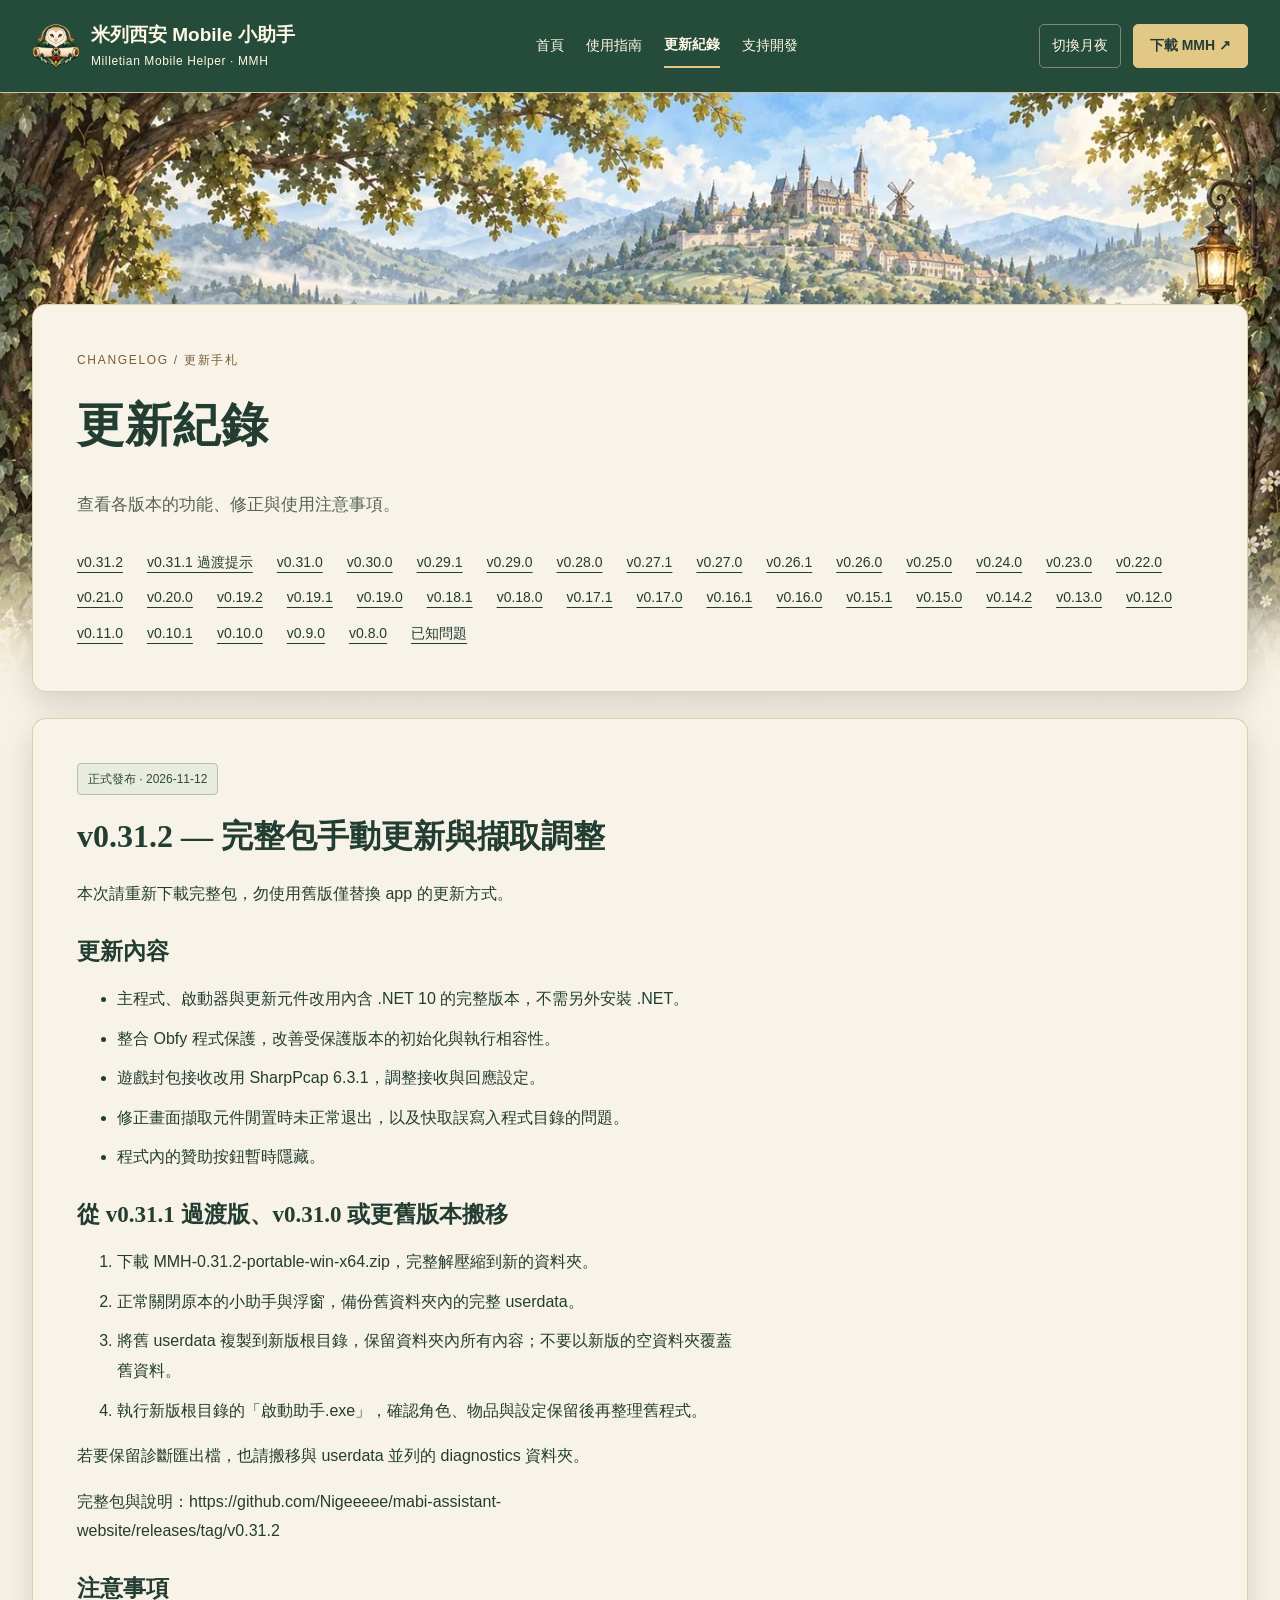
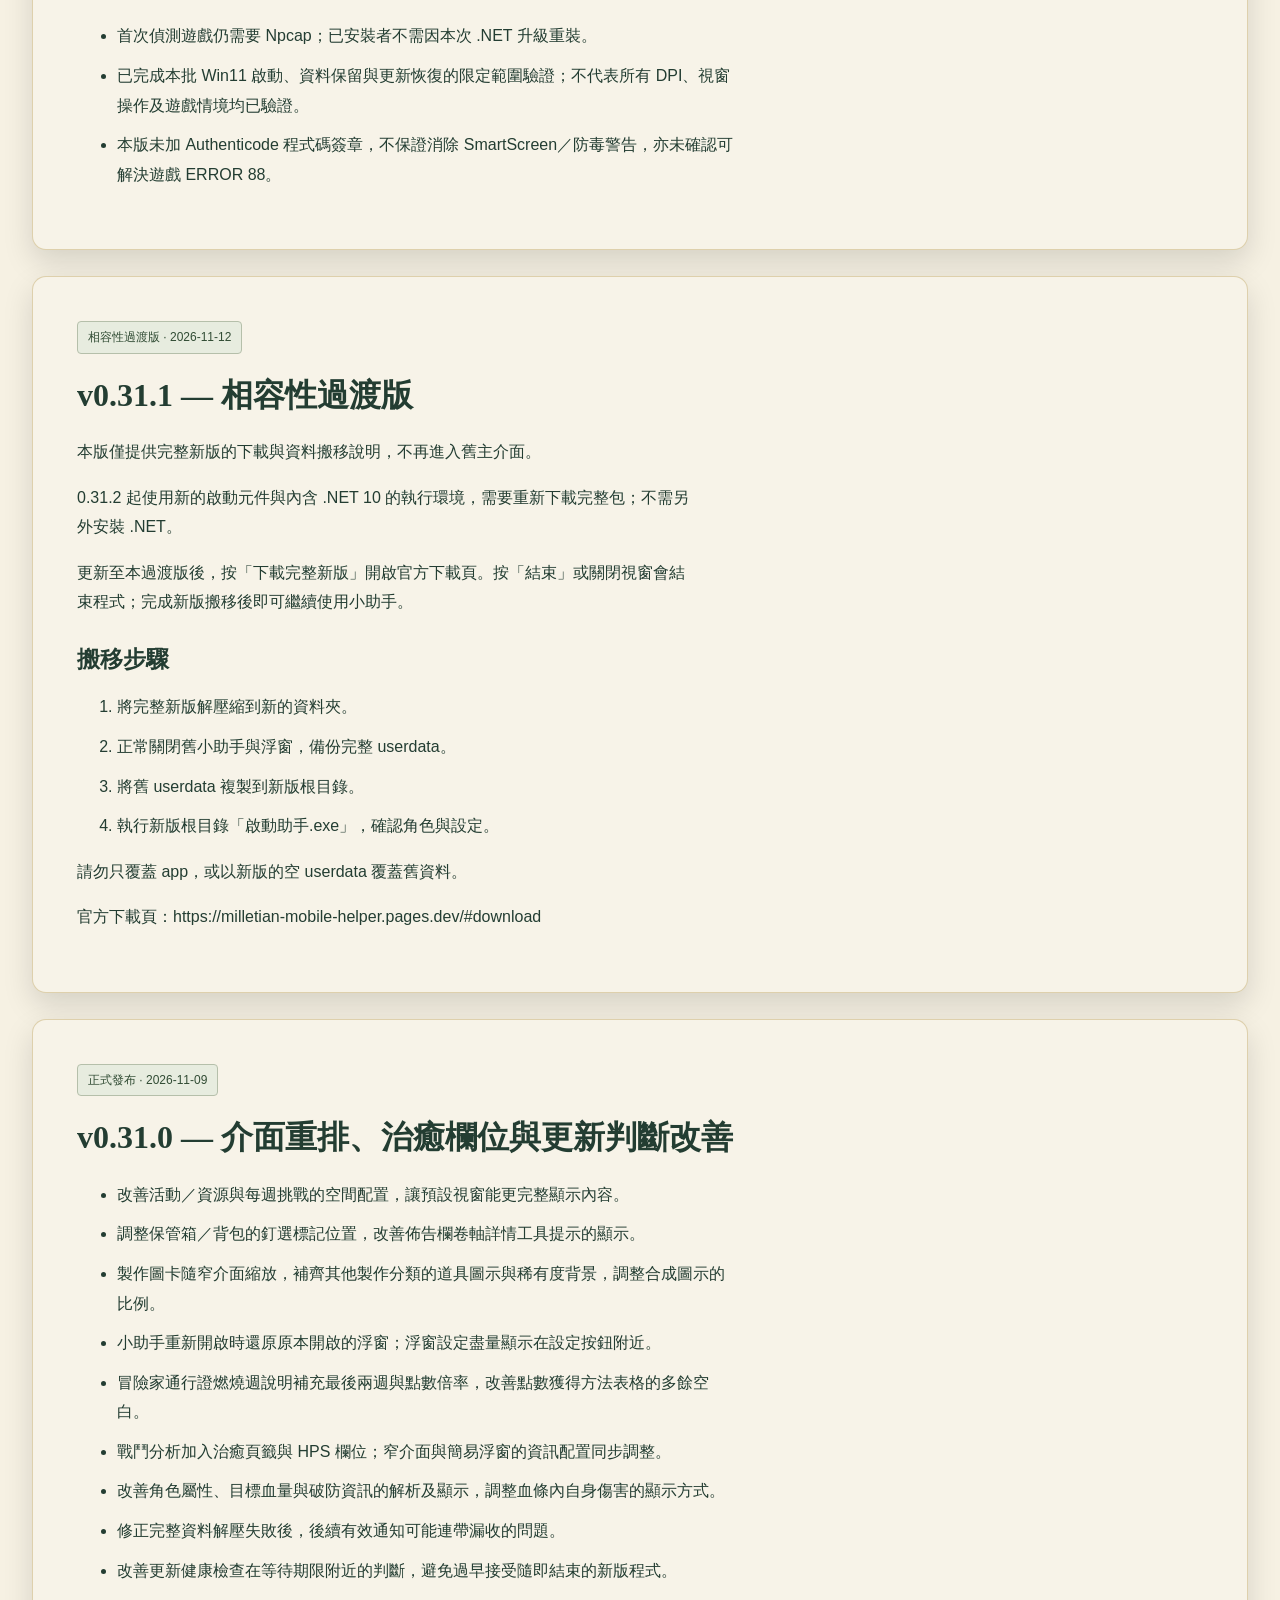
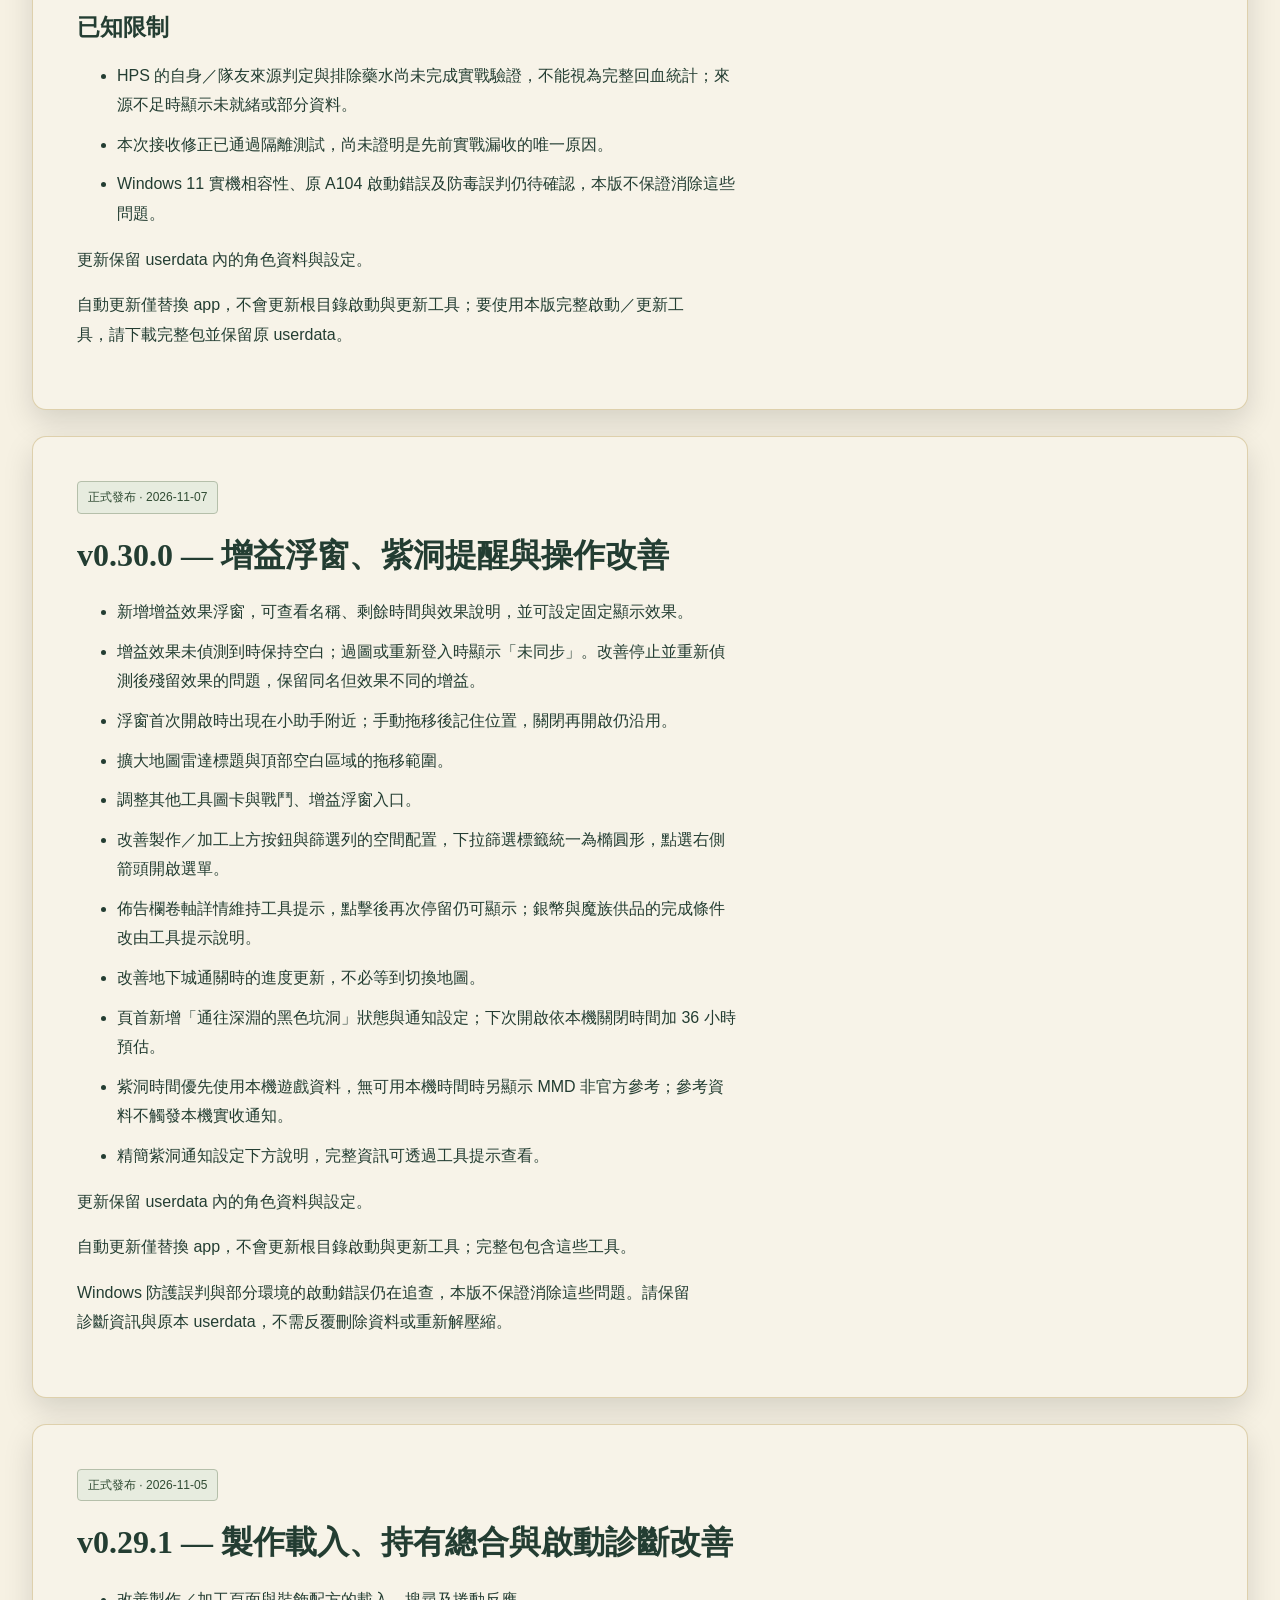
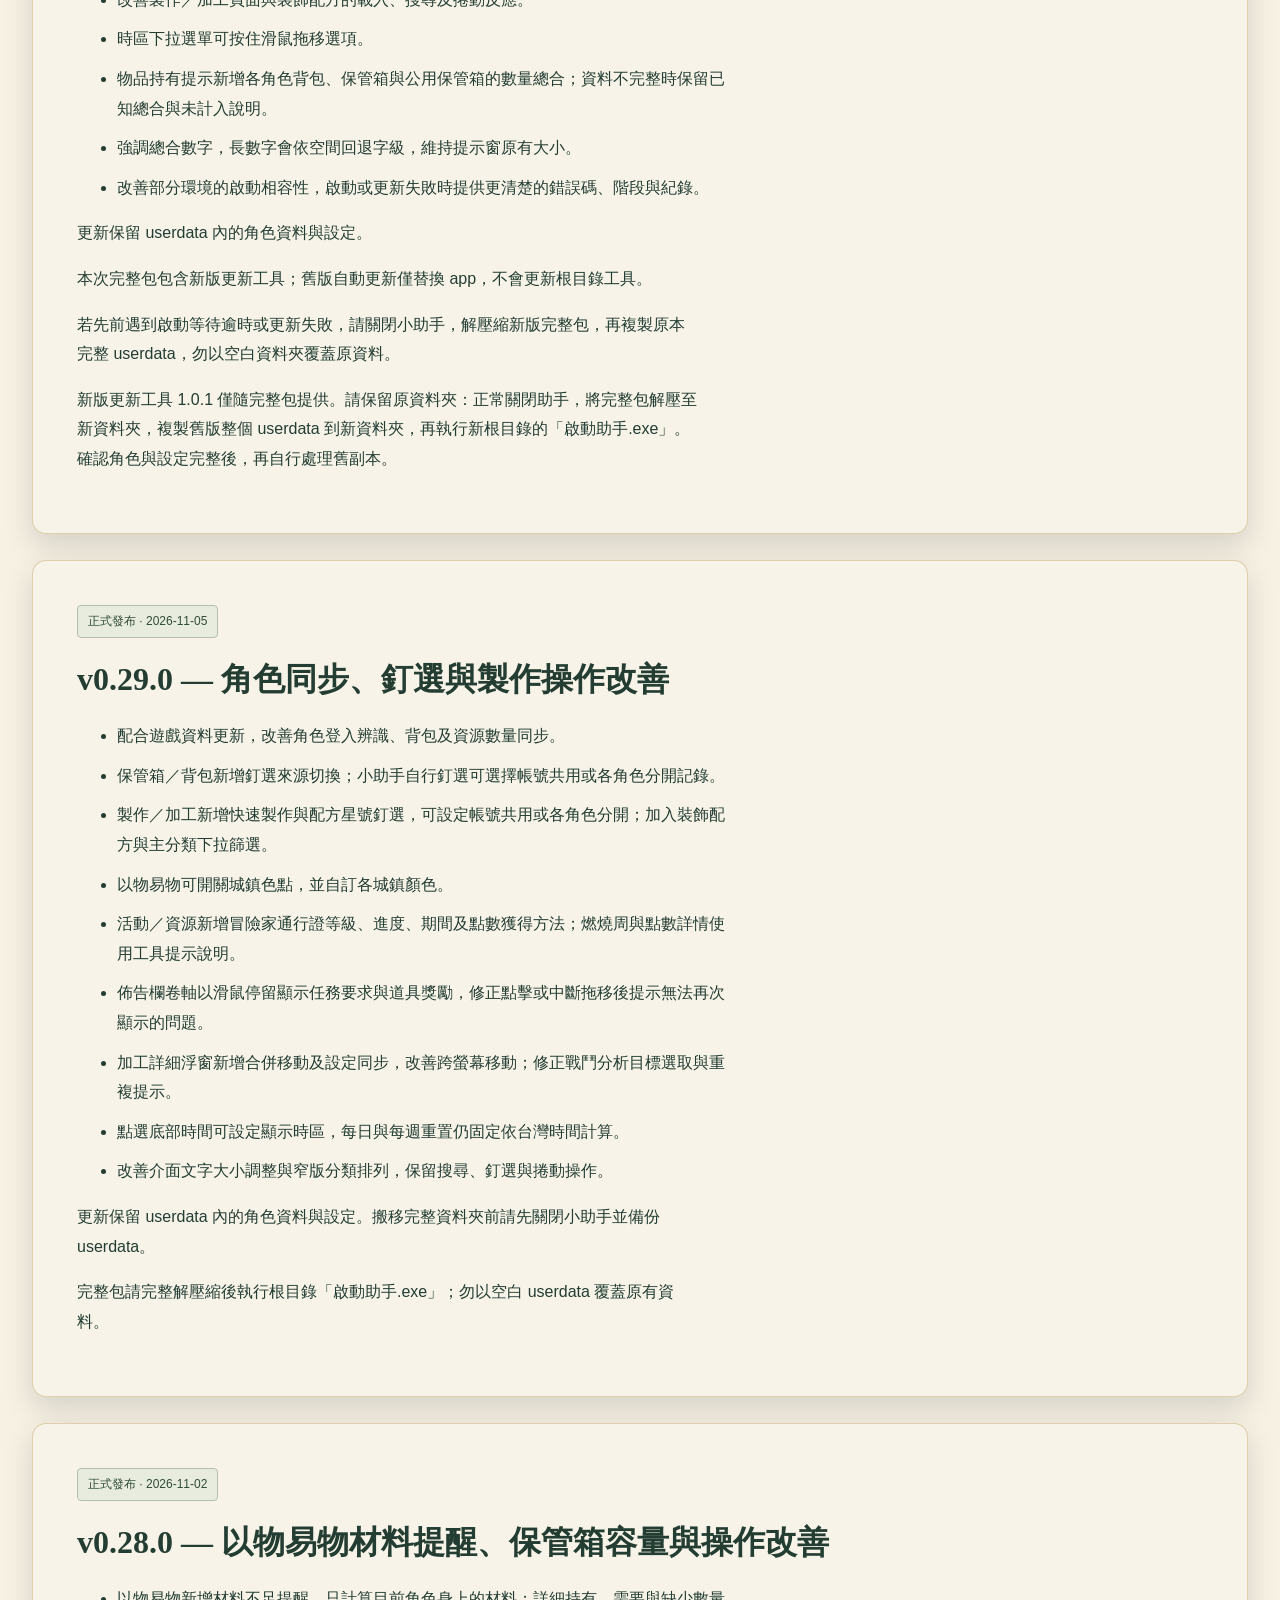
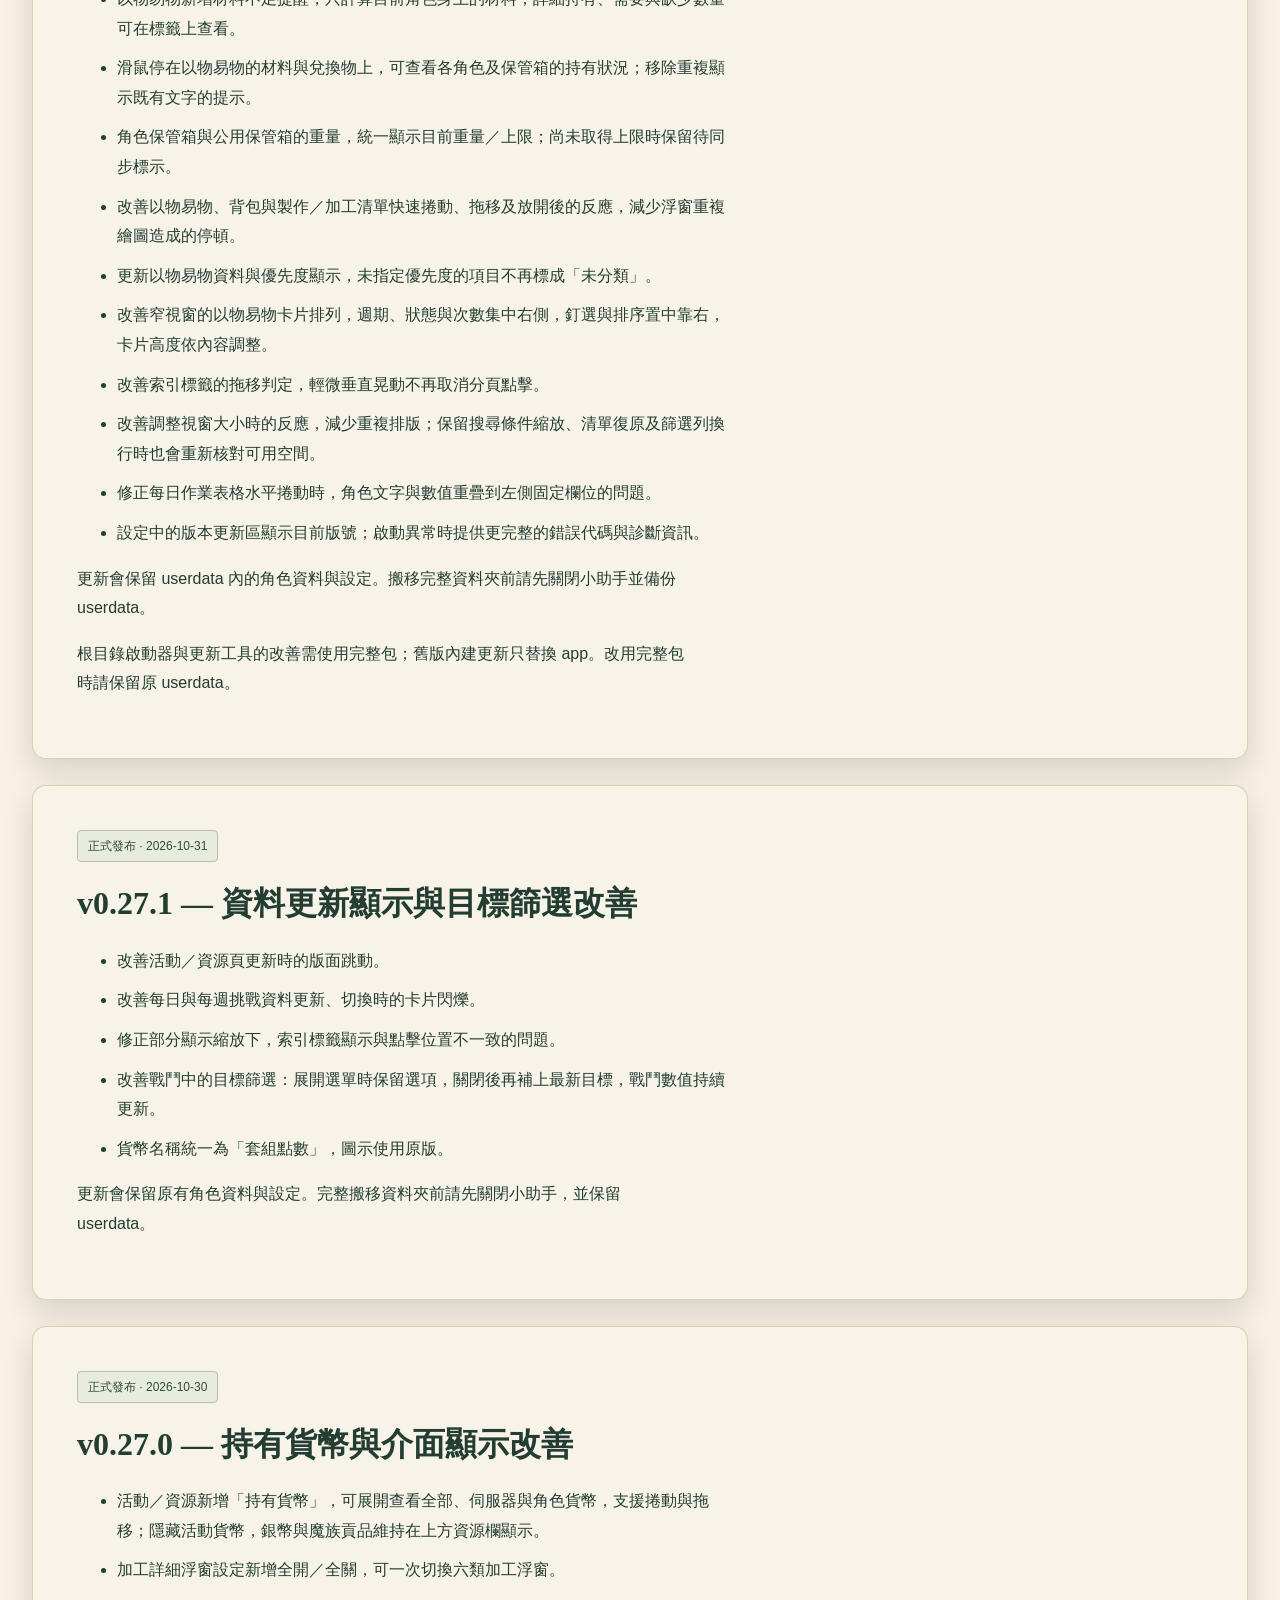
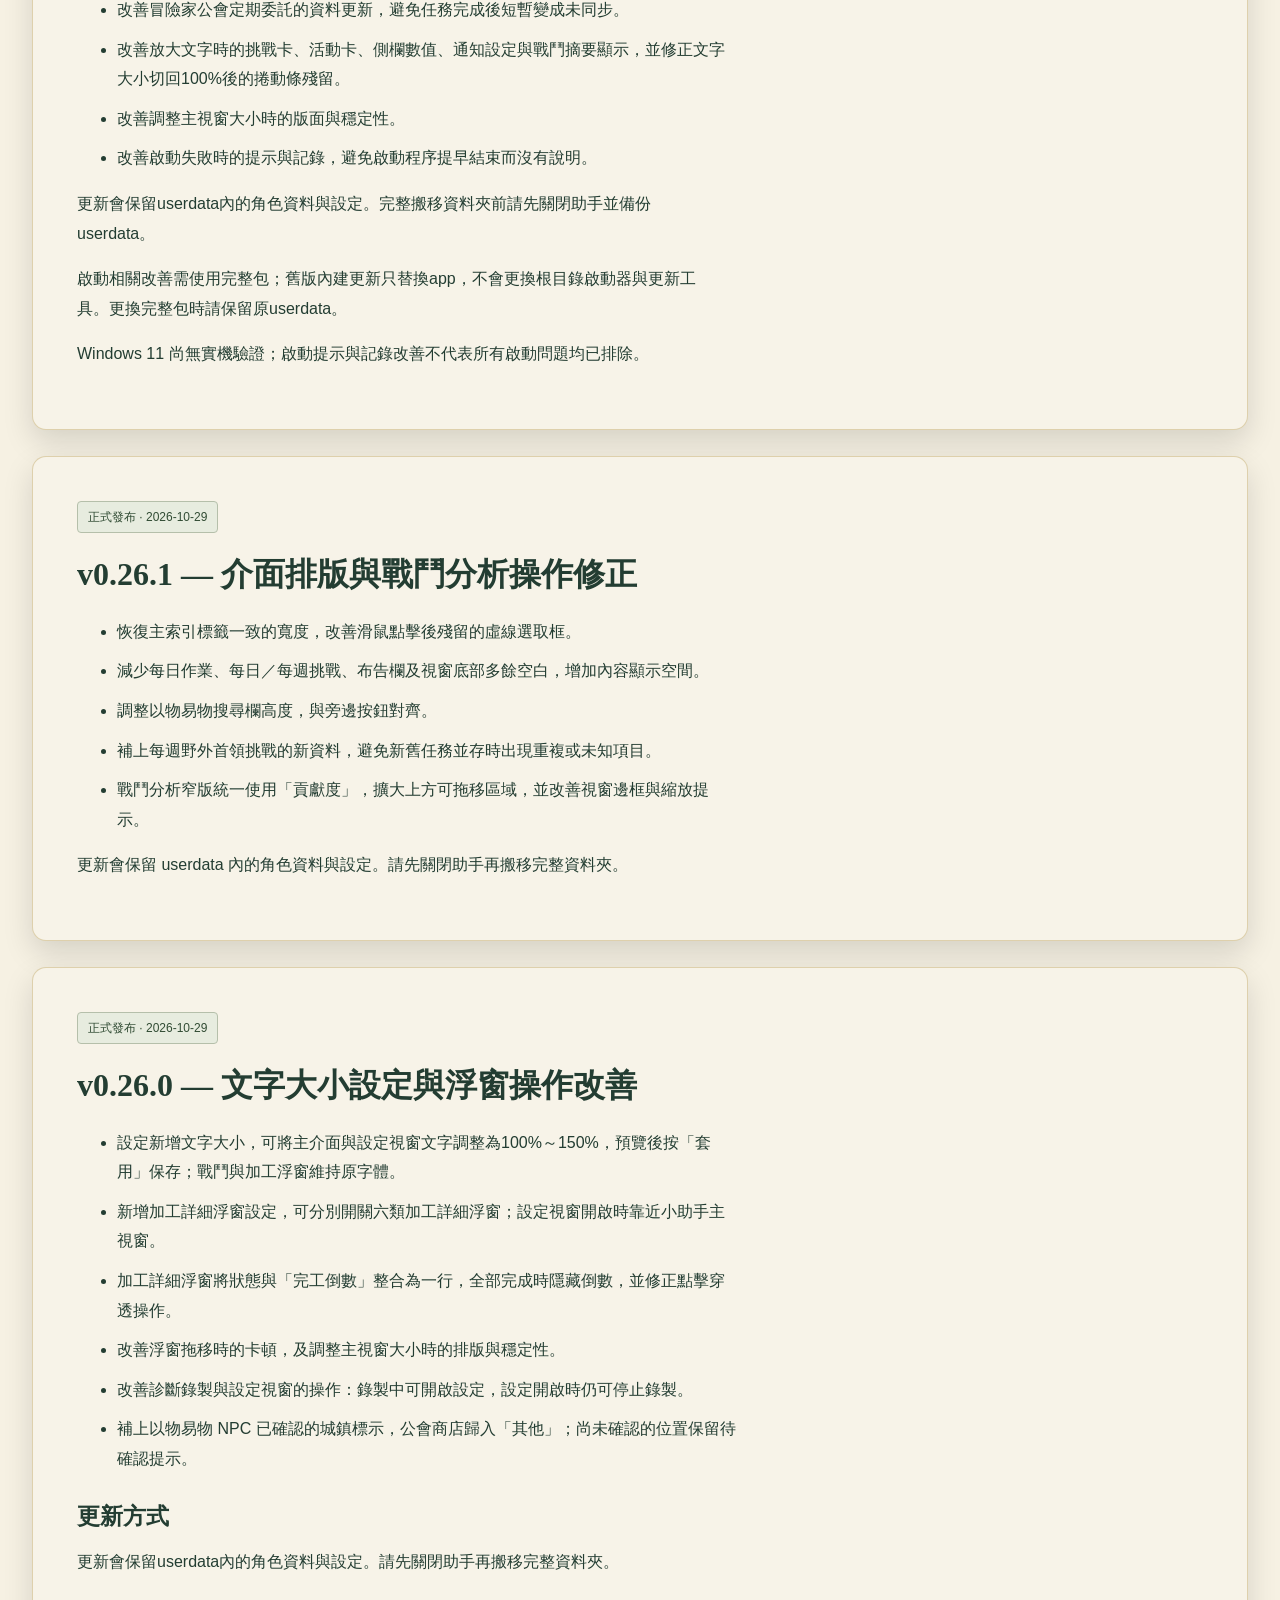
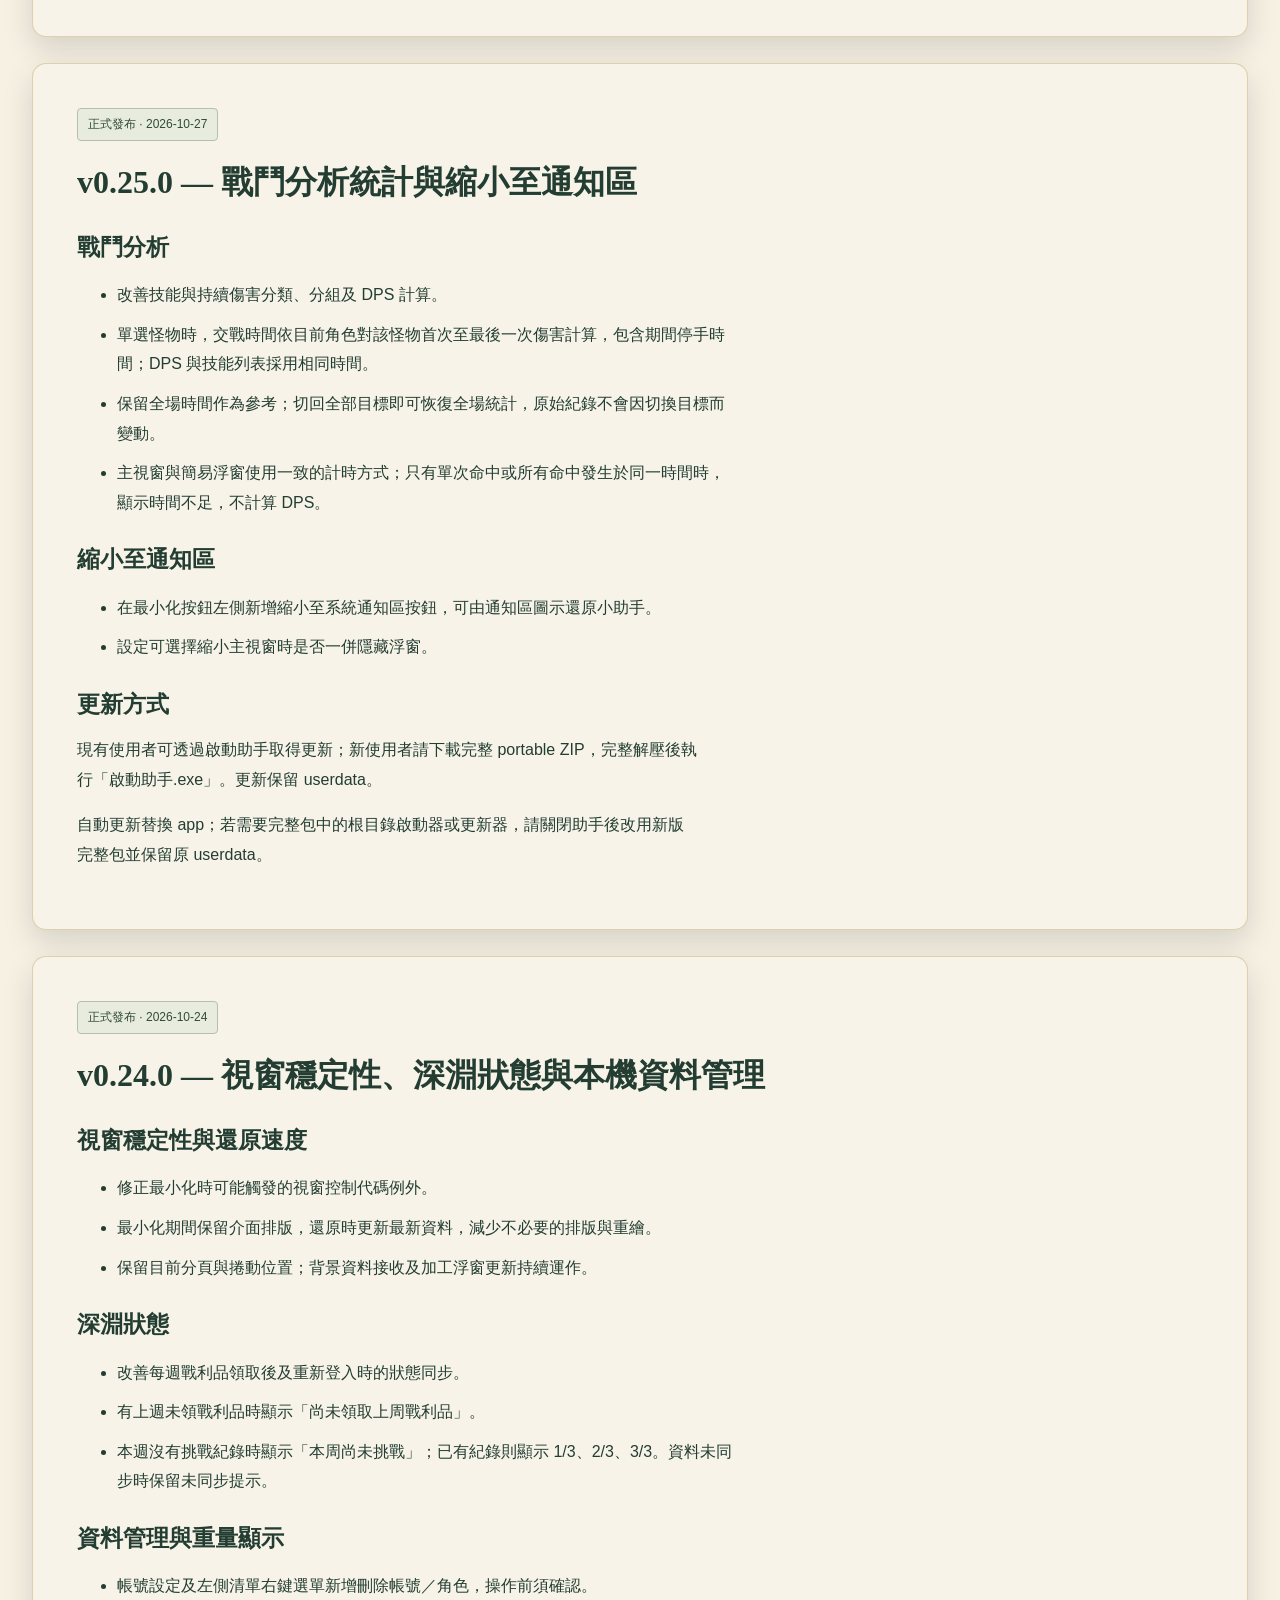
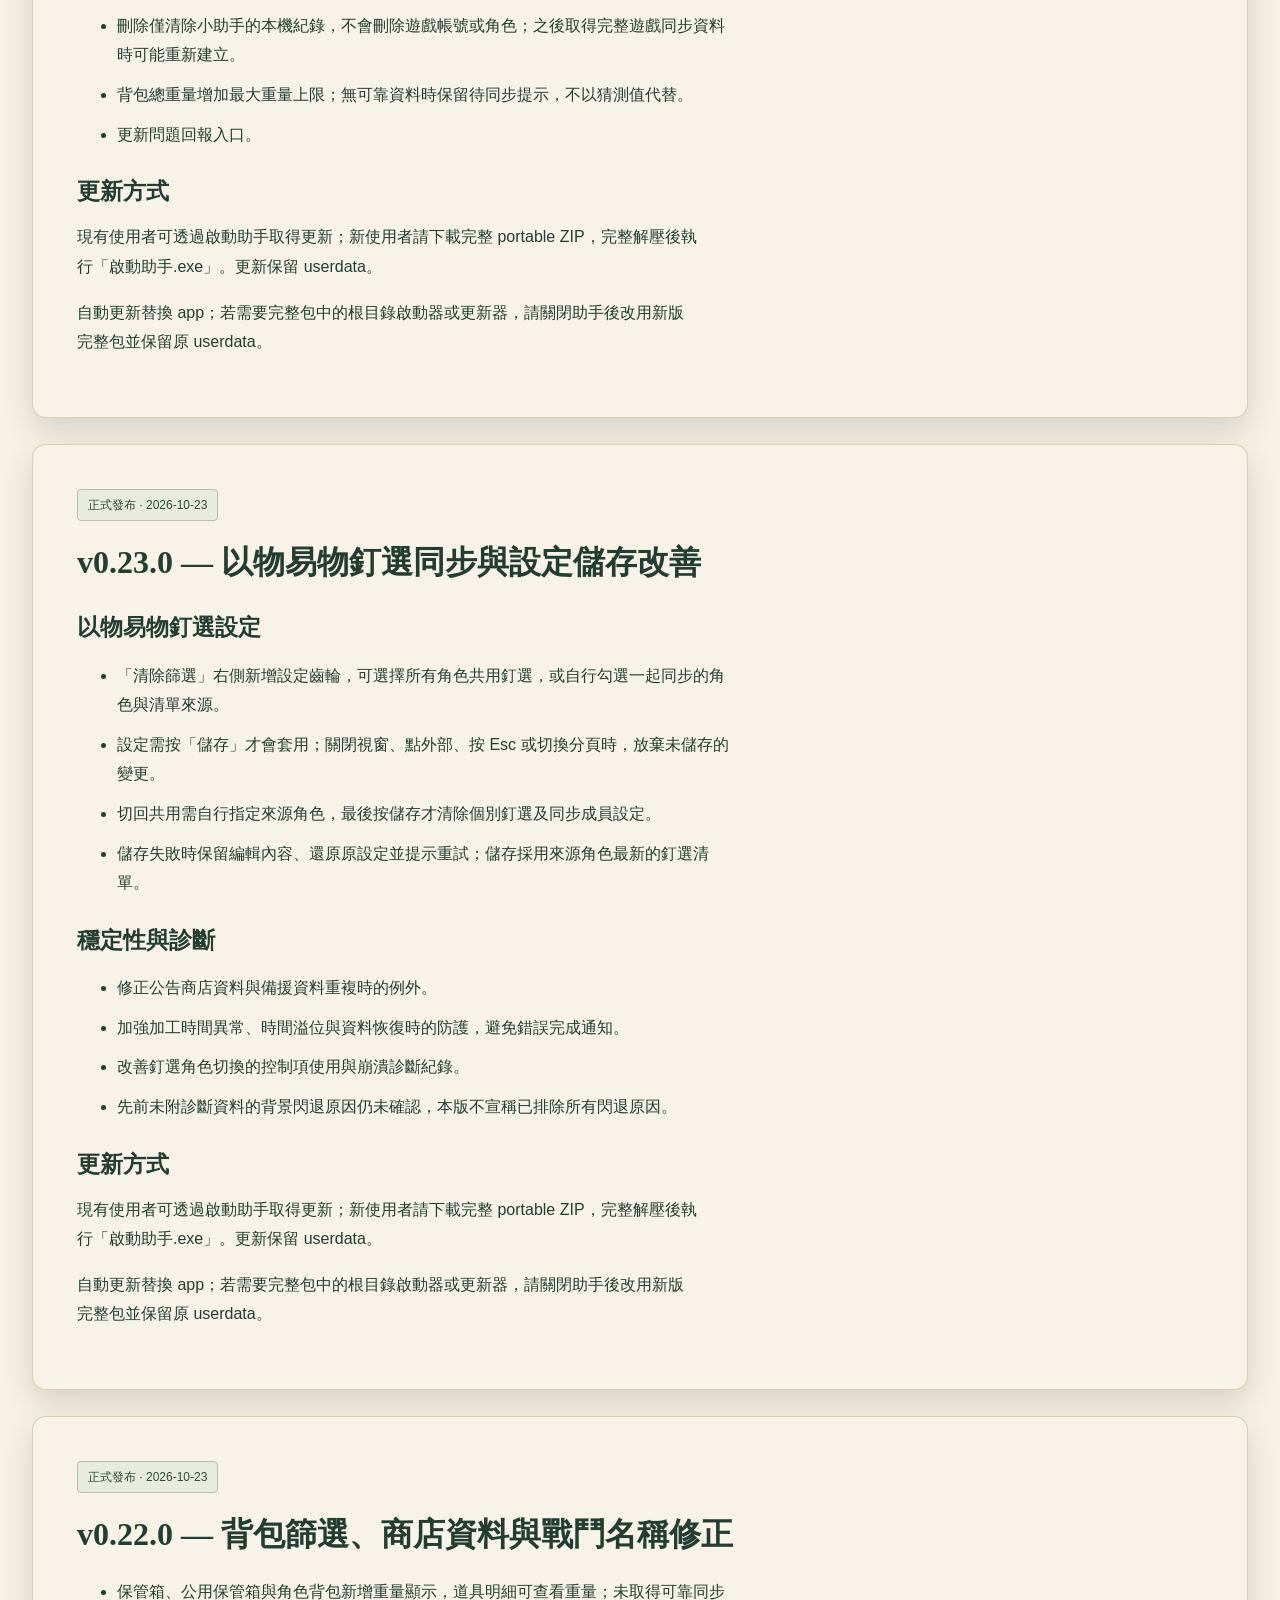
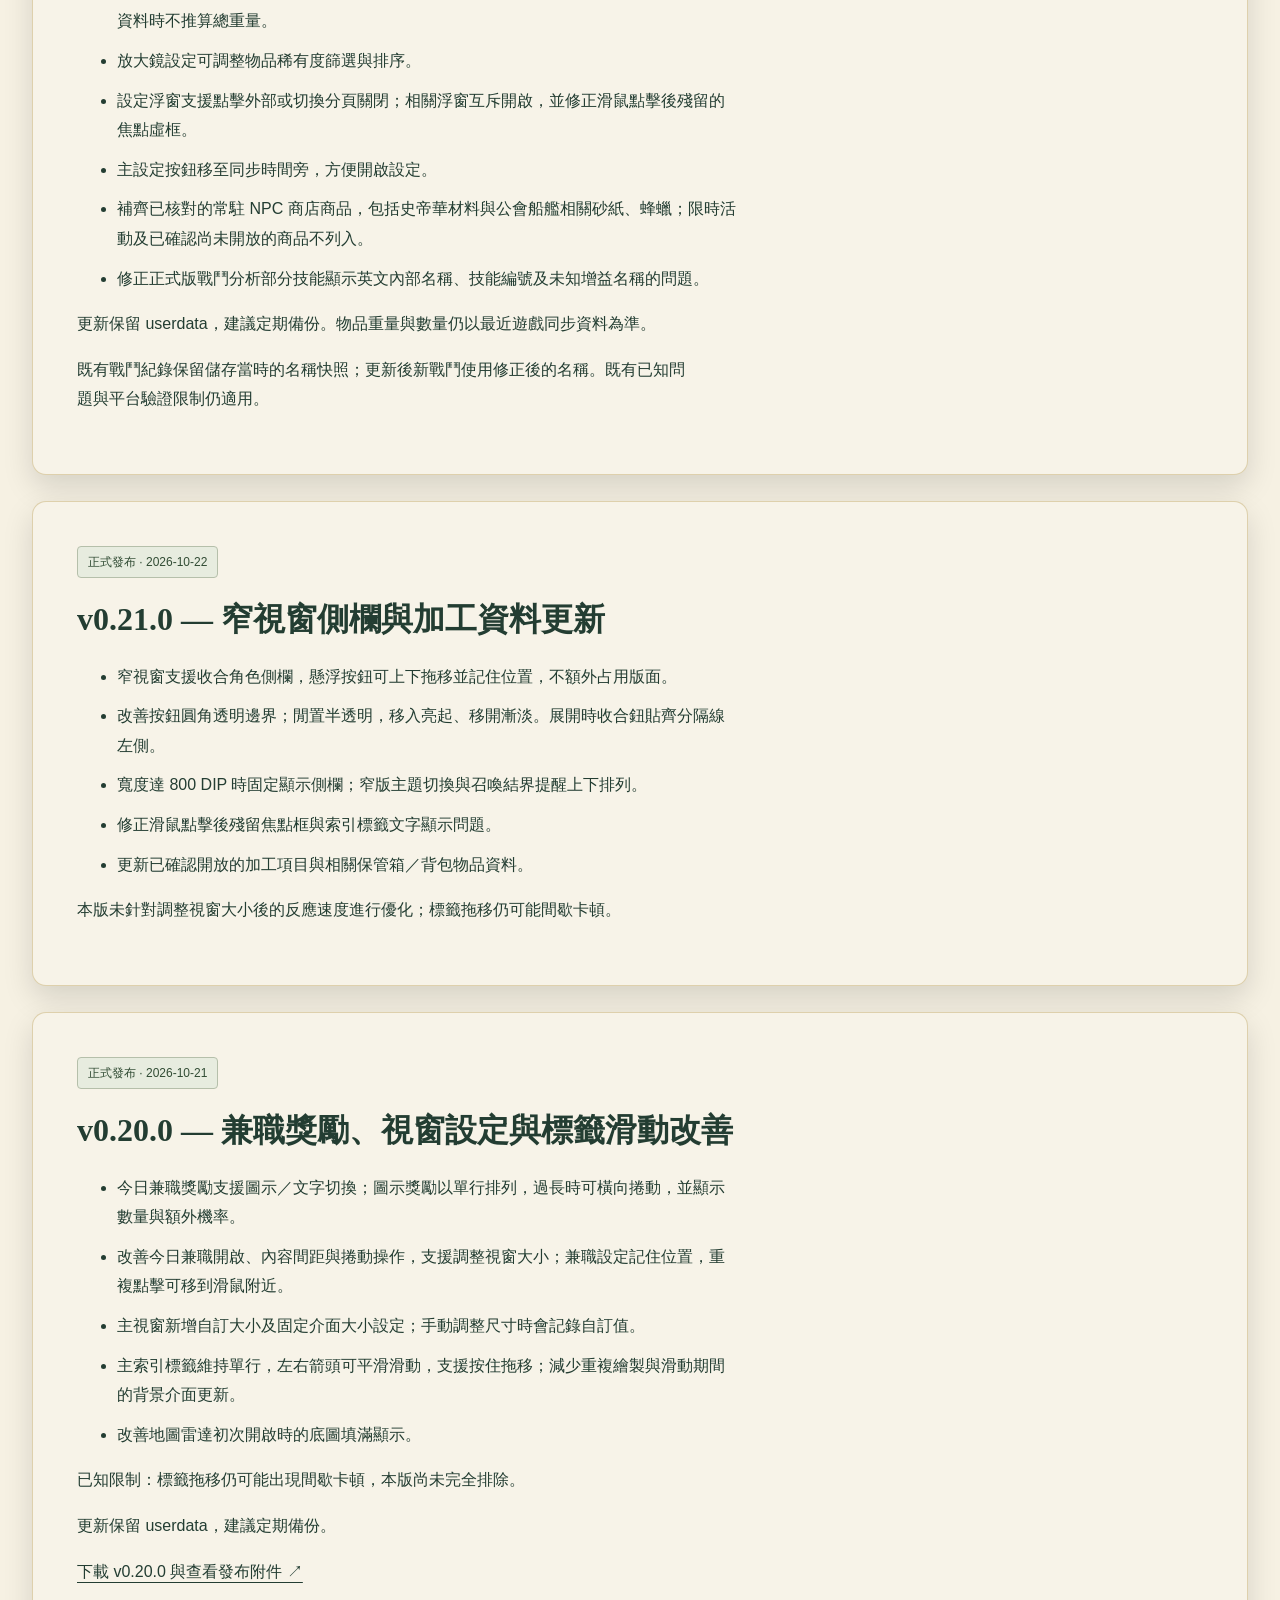
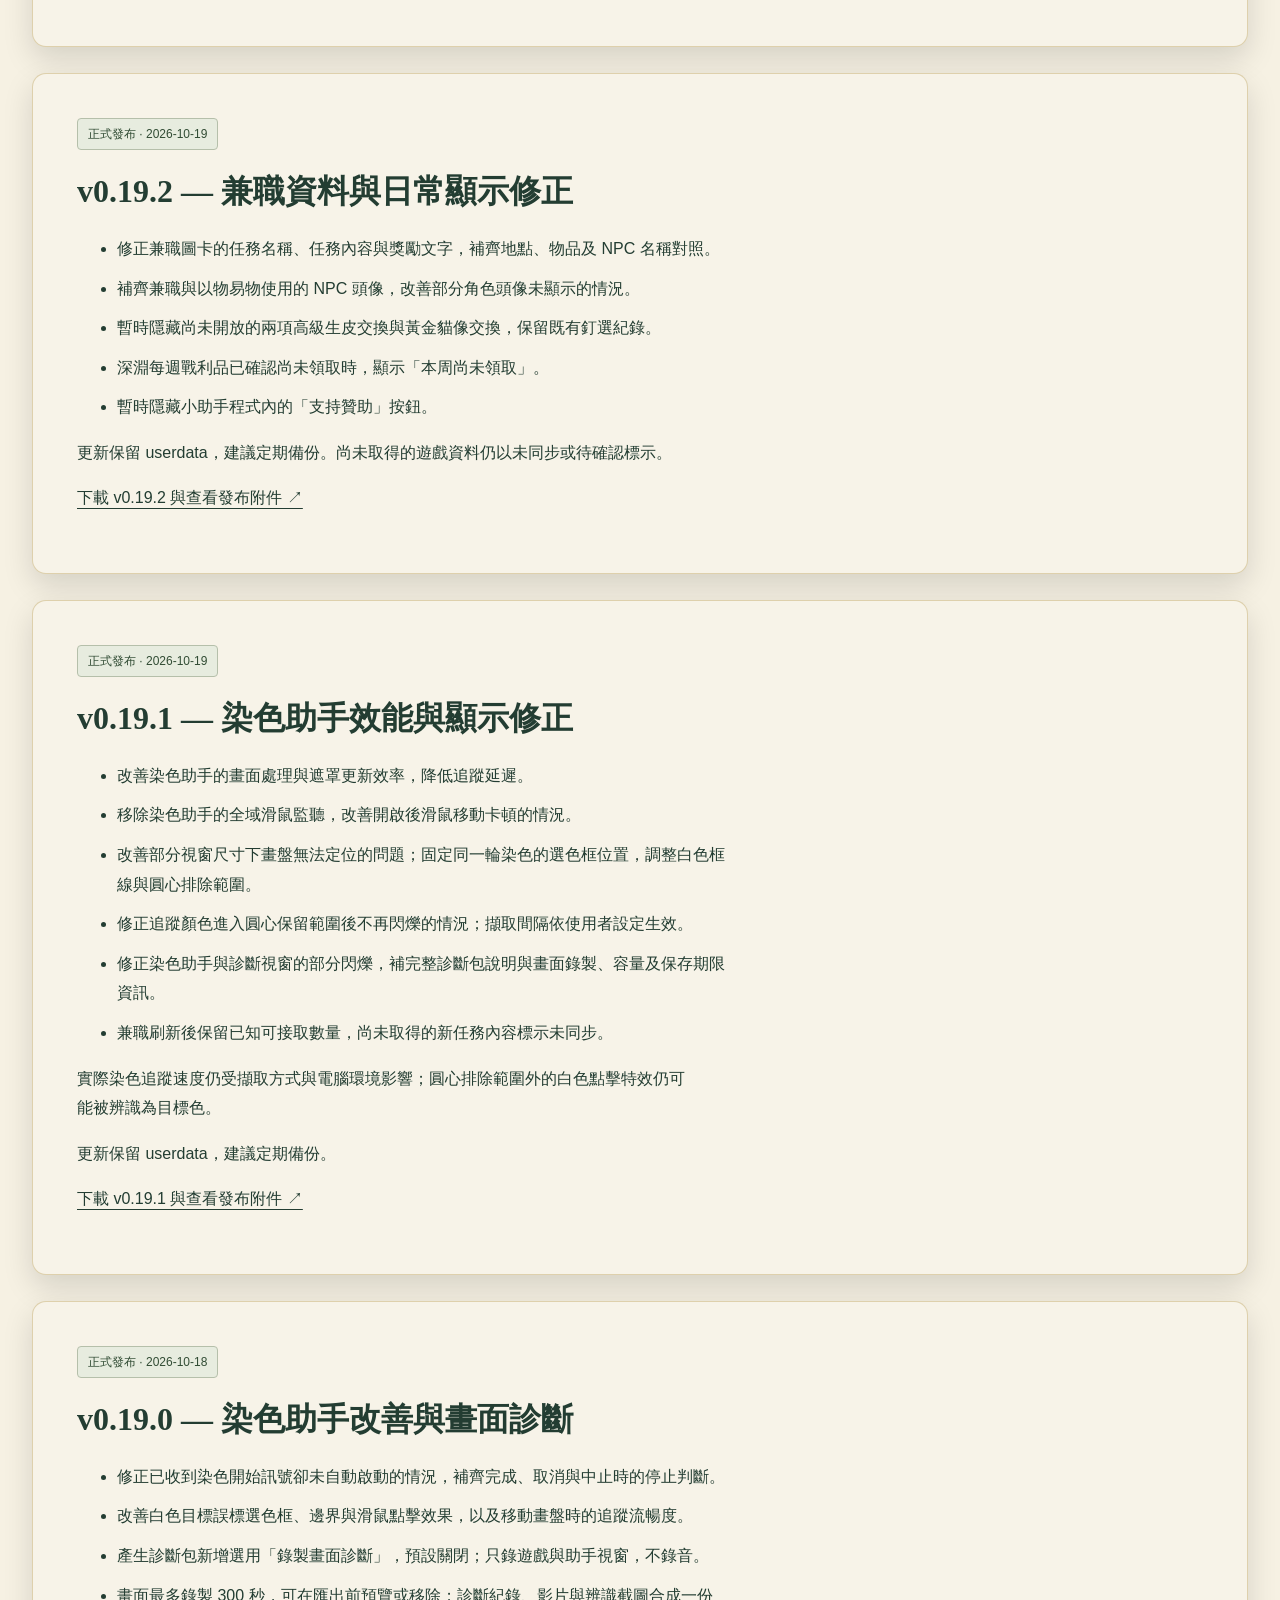
==== commit bfe959a9: "Publish MMH 0.31.2 full download and bridge migration guide" ====
--- a/public/changelog.html
+++ b/public/changelog.html
@@ -1,71 +1,145 @@
-<!doctype html><html lang="zh-Hant"><head><meta charset="utf-8"><meta name="viewport" content="width=device-width,initial-scale=1"><title>MMH 更新紀錄｜瑪奇 Mobile 小助手版本與下載</title><link rel="icon" href="./assets/mmh-logo.webp"><script>(()=>{const t=new URLSearchParams(location.search).get('theme')==='night'?'night':'day',w=innerWidth,s=w<=960?960:w<=1440?1440:w<=1920?1920:2560,l=document.createElement('link');l.rel='preload';l.as='image';l.type='image/avif';l.href='./assets/background/forest-panorama-'+t+'-'+s+'.avif';l.fetchPriority='high';document.head.append(l);})();</script><link rel="stylesheet" href="./style.css?v=images-4"><link rel="stylesheet" href="./header.css?v=images-4"><script defer src="./site-config.js?v=0.31.0"></script><script defer src="./site.js?v=images-4"></script><link rel="stylesheet" href="./panorama.css?v=images-4"><meta name="description" content="查看瑪奇 Mobile 小助手 MMH 的正式版本更新紀錄、功能改善與更新注意事項，下載資訊以已公開的 Windows 版本為準。"><link rel="canonical" href="https://milletian-mobile-helper.pages.dev/changelog.html"><meta property="og:type" content="website"><meta property="og:locale" content="zh_TW"><meta property="og:site_name" content="米列西安 Mobile 小助手 MMH"><meta property="og:title" content="MMH 更新紀錄｜瑪奇 Mobile 小助手版本與下載"><meta property="og:description" content="查看瑪奇 Mobile 小助手 MMH 的正式版本更新紀錄、功能改善與更新注意事項，下載資訊以已公開的 Windows 版本為準。"><meta property="og:url" content="https://milletian-mobile-helper.pages.dev/changelog.html"></head><body data-theme="day"><script>document.body.dataset.theme=new URLSearchParams(location.search).get("theme")==="night"?"night":"day";</script><a class="skip-link" href="#main">跳至主要內容</a><header class="site-header"><a class="site-brand" href="./index.html"><img src="./assets/mmh-logo.webp" width="38" height="38" alt=""><span data-name>米列西安 Mobile 小助手</span><small>Milletian Mobile Helper · MMH</small></a><button id="nav-toggle" class="site-theme nav-toggle" aria-expanded="false" aria-controls="main-nav" type="button">選單 ☰</button><nav id="main-nav" class="site-nav" aria-label="主要導覽"><a href="./index.html">首頁</a><a href="./guide.html">使用指南</a><a href="./changelog.html">更新紀錄</a><a href="./support.html">支持開發</a></nav><div class="header-actions"><button id="theme-toggle" class="site-theme" type="button" aria-pressed="false">切換月夜</button><a class="site-download" href="./index.html#download">下載 MMH ↗</a></div></header><div class="panorama-stage"><div class="panorama-banner" aria-hidden="true"></div><main id="main" class="site-main">
-<section class="paper section"><p class="eyebrow">CHANGELOG / 更新手札</p><h1>更新紀錄</h1><p class="lead">查看各版本的功能、修正與使用注意事項。</p><nav class="local-nav" aria-label="版本導覽"><a href="#v0310">v0.31.0</a><a href="#v0300">v0.30.0</a><a href="#v0291">v0.29.1</a><a href="#v0290">v0.29.0</a><a href="#v0280">v0.28.0</a><a href="#v0271">v0.27.1</a><a href="#v0270">v0.27.0</a><a href="#v0261">v0.26.1</a><a href="#v0260">v0.26.0</a><a href="#v0250">v0.25.0</a><a href="#v0240">v0.24.0</a><a href="#v0230">v0.23.0</a><a href="#v0220">v0.22.0</a><a href="#v0210">v0.21.0</a><a href="#v0200">v0.20.0</a><a href="#v0192">v0.19.2</a><a href="#v0191">v0.19.1</a><a href="#v0190">v0.19.0</a><a href="#v0181">v0.18.1</a><a href="#v0180">v0.18.0</a><a href="#v0171">v0.17.1</a><a href="#v0170">v0.17.0</a><a href="#v0161">v0.16.1</a><a href="#v0160">v0.16.0</a><a href="#v0151">v0.15.1</a><a href="#v0150">v0.15.0</a><a href="#v0142">v0.14.2</a><a href="#v0130">v0.13.0</a><a href="#v0120">v0.12.0</a><a href="#v0110">v0.11.0</a><a href="#v0101">v0.10.1</a><a href="#v0100">v0.10.0</a><a href="#v090">v0.9.0</a><a href="#v080">v0.8.0</a><a href="#known-issues">已知問題</a></nav></section>
-<section id="v0310" class="paper section prose"><span class="badge">正式發布 · 2026-11-09</span><h2>v0.31.0 — 介面重排、治癒欄位與更新判斷改善</h2><ul><li>改善活動／資源與每週挑戰的空間配置，讓預設視窗能更完整顯示內容。</li><li>調整保管箱／背包的釘選標記位置，改善佈告欄卷軸詳情工具提示的顯示。</li><li>製作圖卡隨窄介面縮放，補齊其他製作分類的道具圖示與稀有度背景，調整合成圖示的比例。</li><li>小助手重新開啟時還原原本開啟的浮窗；浮窗設定盡量顯示在設定按鈕附近。</li><li>冒險家通行證燃燒週說明補充最後兩週與點數倍率，改善點數獲得方法表格的多餘空白。</li><li>戰鬥分析加入治癒頁籤與 HPS 欄位；窄介面與簡易浮窗的資訊配置同步調整。</li><li>改善角色屬性、目標血量與破防資訊的解析及顯示，調整血條內自身傷害的顯示方式。</li><li>修正完整資料解壓失敗後，後續有效通知可能連帶漏收的問題。</li><li>改善更新健康檢查在等待期限附近的判斷，避免過早接受隨即結束的新版程式。</li></ul><h3>已知限制</h3><ul><li>HPS 的自身／隊友來源判定與排除藥水尚未完成實戰驗證，不能視為完整回血統計；來源不足時顯示未就緒或部分資料。</li><li>本次接收修正已通過隔離測試，尚未證明是先前實戰漏收的唯一原因。</li><li>Windows 11 實機相容性、原 A104 啟動錯誤及防毒誤判仍待確認，本版不保證消除這些問題。</li></ul><p>更新保留 userdata 內的角色資料與設定。</p><p>自動更新僅替換 app，不會更新根目錄啟動與更新工具；要使用本版完整啟動／更新工具，請下載完整包並保留原 userdata。</p></section>
-<section id="v0300" class="paper section prose"><span class="badge">正式發布 · 2026-11-07</span><h2>v0.30.0 — 增益浮窗、紫洞提醒與操作改善</h2><ul><li>新增增益效果浮窗，可查看名稱、剩餘時間與效果說明，並可設定固定顯示效果。</li><li>增益效果未偵測到時保持空白；過圖或重新登入時顯示「未同步」。改善停止並重新偵測後殘留效果的問題，保留同名但效果不同的增益。</li><li>浮窗首次開啟時出現在小助手附近；手動拖移後記住位置，關閉再開啟仍沿用。</li><li>擴大地圖雷達標題與頂部空白區域的拖移範圍。</li><li>調整其他工具圖卡與戰鬥、增益浮窗入口。</li><li>改善製作／加工上方按鈕與篩選列的空間配置，下拉篩選標籤統一為橢圓形，點選右側箭頭開啟選單。</li><li>佈告欄卷軸詳情維持工具提示，點擊後再次停留仍可顯示；銀幣與魔族供品的完成條件改由工具提示說明。</li><li>改善地下城通關時的進度更新，不必等到切換地圖。</li><li>頁首新增「通往深淵的黑色坑洞」狀態與通知設定；下次開啟依本機關閉時間加 36 小時預估。</li><li>紫洞時間優先使用本機遊戲資料，無可用本機時間時另顯示 MMD 非官方參考；參考資料不觸發本機實收通知。</li><li>精簡紫洞通知設定下方說明，完整資訊可透過工具提示查看。</li></ul><p>更新保留 userdata 內的角色資料與設定。</p><p>自動更新僅替換 app，不會更新根目錄啟動與更新工具；完整包包含這些工具。</p><p>Windows 防護誤判與部分環境的啟動錯誤仍在追查，本版不保證消除這些問題。請保留診斷資訊與原本 userdata，不需反覆刪除資料或重新解壓縮。</p></section>
-<section id="v0291" class="paper section prose"><span class="badge">正式發布 · 2026-11-05</span><h2>v0.29.1 — 製作載入、持有總合與啟動診斷改善</h2><ul><li>改善製作／加工頁面與裝飾配方的載入、搜尋及捲動反應。</li><li>時區下拉選單可按住滑鼠拖移選項。</li><li>物品持有提示新增各角色背包、保管箱與公用保管箱的數量總合；資料不完整時保留已知總合與未計入說明。</li><li>強調總合數字，長數字會依空間回退字級，維持提示窗原有大小。</li><li>改善部分環境的啟動相容性，啟動或更新失敗時提供更清楚的錯誤碼、階段與紀錄。</li></ul><p>更新保留 userdata 內的角色資料與設定。</p><p>本次完整包包含新版更新工具；舊版自動更新僅替換 app，不會更新根目錄工具。</p><p>若先前遇到啟動等待逾時或更新失敗，請關閉小助手，解壓縮新版完整包，再複製原本完整 userdata，勿以空白資料夾覆蓋原資料。</p><p>新版更新工具 1.0.1 僅隨完整包提供。請保留原資料夾：正常關閉助手，將完整包解壓至新資料夾，複製舊版整個 userdata 到新資料夾，再執行新根目錄的「啟動助手.exe」。確認角色與設定完整後，再自行處理舊副本。</p></section>
-<section id="v0290" class="paper section prose"><span class="badge">正式發布 · 2026-11-05</span><h2>v0.29.0 — 角色同步、釘選與製作操作改善</h2><ul><li>配合遊戲資料更新，改善角色登入辨識、背包及資源數量同步。</li><li>保管箱／背包新增釘選來源切換；小助手自行釘選可選擇帳號共用或各角色分開記錄。</li><li>製作／加工新增快速製作與配方星號釘選，可設定帳號共用或各角色分開；加入裝飾配方與主分類下拉篩選。</li><li>以物易物可開關城鎮色點，並自訂各城鎮顏色。</li><li>活動／資源新增冒險家通行證等級、進度、期間及點數獲得方法；燃燒周與點數詳情使用工具提示說明。</li><li>佈告欄卷軸以滑鼠停留顯示任務要求與道具獎勵，修正點擊或中斷拖移後提示無法再次顯示的問題。</li><li>加工詳細浮窗新增合併移動及設定同步，改善跨螢幕移動；修正戰鬥分析目標選取與重複提示。</li><li>點選底部時間可設定顯示時區，每日與每週重置仍固定依台灣時間計算。</li><li>改善介面文字大小調整與窄版分類排列，保留搜尋、釘選與捲動操作。</li></ul><p>更新保留 userdata 內的角色資料與設定。搬移完整資料夾前請先關閉小助手並備份 userdata。</p><p>完整包請完整解壓縮後執行根目錄「啟動助手.exe」；勿以空白 userdata 覆蓋原有資料。</p></section>
-<section id="v0280" class="paper section prose"><span class="badge">正式發布 · 2026-11-02</span><h2>v0.28.0 — 以物易物材料提醒、保管箱容量與操作改善</h2><ul><li>以物易物新增材料不足提醒，只計算目前角色身上的材料；詳細持有、需要與缺少數量可在標籤上查看。</li><li>滑鼠停在以物易物的材料與兌換物上，可查看各角色及保管箱的持有狀況；移除重複顯示既有文字的提示。</li><li>角色保管箱與公用保管箱的重量，統一顯示目前重量／上限；尚未取得上限時保留待同步標示。</li><li>改善以物易物、背包與製作／加工清單快速捲動、拖移及放開後的反應，減少浮窗重複繪圖造成的停頓。</li><li>更新以物易物資料與優先度顯示，未指定優先度的項目不再標成「未分類」。</li><li>改善窄視窗的以物易物卡片排列，週期、狀態與次數集中右側，釘選與排序置中靠右，卡片高度依內容調整。</li><li>改善索引標籤的拖移判定，輕微垂直晃動不再取消分頁點擊。</li><li>改善調整視窗大小時的反應，減少重複排版；保留搜尋條件縮放、清單復原及篩選列換行時也會重新核對可用空間。</li><li>修正每日作業表格水平捲動時，角色文字與數值重疊到左側固定欄位的問題。</li><li>設定中的版本更新區顯示目前版號；啟動異常時提供更完整的錯誤代碼與診斷資訊。</li></ul><p>更新會保留 userdata 內的角色資料與設定。搬移完整資料夾前請先關閉小助手並備份 userdata。</p><p>根目錄啟動器與更新工具的改善需使用完整包；舊版內建更新只替換 app。改用完整包時請保留原 userdata。</p></section>
-<section id="v0271" class="paper section prose"><span class="badge">正式發布 · 2026-10-31</span><h2>v0.27.1 — 資料更新顯示與目標篩選改善</h2><ul><li>改善活動／資源頁更新時的版面跳動。</li><li>改善每日與每週挑戰資料更新、切換時的卡片閃爍。</li><li>修正部分顯示縮放下，索引標籤顯示與點擊位置不一致的問題。</li><li>改善戰鬥中的目標篩選：展開選單時保留選項，關閉後再補上最新目標，戰鬥數值持續更新。</li><li>貨幣名稱統一為「套組點數」，圖示使用原版。</li></ul><p>更新會保留原有角色資料與設定。完整搬移資料夾前請先關閉小助手，並保留 userdata。</p></section>
-<section id="v0270" class="paper section prose"><span class="badge">正式發布 · 2026-10-30</span><h2>v0.27.0 — 持有貨幣與介面顯示改善</h2><ul><li>活動／資源新增「持有貨幣」，可展開查看全部、伺服器與角色貨幣，支援捲動與拖移；隱藏活動貨幣，銀幣與魔族貢品維持在上方資源欄顯示。</li><li>加工詳細浮窗設定新增全開／全關，可一次切換六類加工浮窗。</li><li>改善冒險家公會定期委託的資料更新，避免任務完成後短暫變成未同步。</li><li>改善放大文字時的挑戰卡、活動卡、側欄數值、通知設定與戰鬥摘要顯示，並修正文字大小切回100%後的捲動條殘留。</li><li>改善調整主視窗大小時的版面與穩定性。</li><li>改善啟動失敗時的提示與記錄，避免啟動程序提早結束而沒有說明。</li></ul><p>更新會保留userdata內的角色資料與設定。完整搬移資料夾前請先關閉助手並備份userdata。</p><p>啟動相關改善需使用完整包；舊版內建更新只替換app，不會更換根目錄啟動器與更新工具。更換完整包時請保留原userdata。</p><p>Windows 11 尚無實機驗證；啟動提示與記錄改善不代表所有啟動問題均已排除。</p></section>
-<section id="v0261" class="paper section prose"><span class="badge">正式發布 · 2026-10-29</span><h2>v0.26.1 — 介面排版與戰鬥分析操作修正</h2><ul><li>恢復主索引標籤一致的寬度，改善滑鼠點擊後殘留的虛線選取框。</li><li>減少每日作業、每日／每週挑戰、布告欄及視窗底部多餘空白，增加內容顯示空間。</li><li>調整以物易物搜尋欄高度，與旁邊按鈕對齊。</li><li>補上每週野外首領挑戰的新資料，避免新舊任務並存時出現重複或未知項目。</li><li>戰鬥分析窄版統一使用「貢獻度」，擴大上方可拖移區域，並改善視窗邊框與縮放提示。</li></ul><p>更新會保留 userdata 內的角色資料與設定。請先關閉助手再搬移完整資料夾。</p></section>
-<section id="v0260" class="paper section prose"><span class="badge">正式發布 · 2026-10-29</span><h2>v0.26.0 — 文字大小設定與浮窗操作改善</h2><ul><li>設定新增文字大小，可將主介面與設定視窗文字調整為100%～150%，預覽後按「套用」保存；戰鬥與加工浮窗維持原字體。</li><li>新增加工詳細浮窗設定，可分別開關六類加工詳細浮窗；設定視窗開啟時靠近小助手主視窗。</li><li>加工詳細浮窗將狀態與「完工倒數」整合為一行，全部完成時隱藏倒數，並修正點擊穿透操作。</li><li>改善浮窗拖移時的卡頓，及調整主視窗大小時的排版與穩定性。</li><li>改善診斷錄製與設定視窗的操作：錄製中可開啟設定，設定開啟時仍可停止錄製。</li><li>補上以物易物 NPC 已確認的城鎮標示，公會商店歸入「其他」；尚未確認的位置保留待確認提示。</li></ul><h3>更新方式</h3><p>更新會保留userdata內的角色資料與設定。請先關閉助手再搬移完整資料夾。</p></section>
-<section id="v0250" class="paper section prose"><span class="badge">正式發布 · 2026-10-27</span><h2>v0.25.0 — 戰鬥分析統計與縮小至通知區</h2><h3>戰鬥分析</h3><ul><li>改善技能與持續傷害分類、分組及 DPS 計算。</li><li>單選怪物時，交戰時間依目前角色對該怪物首次至最後一次傷害計算，包含期間停手時間；DPS 與技能列表採用相同時間。</li><li>保留全場時間作為參考；切回全部目標即可恢復全場統計，原始紀錄不會因切換目標而變動。</li><li>主視窗與簡易浮窗使用一致的計時方式；只有單次命中或所有命中發生於同一時間時，顯示時間不足，不計算 DPS。</li></ul><h3>縮小至通知區</h3><ul><li>在最小化按鈕左側新增縮小至系統通知區按鈕，可由通知區圖示還原小助手。</li><li>設定可選擇縮小主視窗時是否一併隱藏浮窗。</li></ul><h3>更新方式</h3><p>現有使用者可透過啟動助手取得更新；新使用者請下載完整 portable ZIP，完整解壓後執行「啟動助手.exe」。更新保留 userdata。</p><p>自動更新替換 app；若需要完整包中的根目錄啟動器或更新器，請關閉助手後改用新版完整包並保留原 userdata。</p></section>
-<section id="v0240" class="paper section prose"><span class="badge">正式發布 · 2026-10-24</span><h2>v0.24.0 — 視窗穩定性、深淵狀態與本機資料管理</h2><h3>視窗穩定性與還原速度</h3><ul><li>修正最小化時可能觸發的視窗控制代碼例外。</li><li>最小化期間保留介面排版，還原時更新最新資料，減少不必要的排版與重繪。</li><li>保留目前分頁與捲動位置；背景資料接收及加工浮窗更新持續運作。</li></ul><h3>深淵狀態</h3><ul><li>改善每週戰利品領取後及重新登入時的狀態同步。</li><li>有上週未領戰利品時顯示「尚未領取上周戰利品」。</li><li>本週沒有挑戰紀錄時顯示「本周尚未挑戰」；已有紀錄則顯示 1/3、2/3、3/3。資料未同步時保留未同步提示。</li></ul><h3>資料管理與重量顯示</h3><ul><li>帳號設定及左側清單右鍵選單新增刪除帳號／角色，操作前須確認。</li><li>刪除僅清除小助手的本機紀錄，不會刪除遊戲帳號或角色；之後取得完整遊戲同步資料時可能重新建立。</li><li>背包總重量增加最大重量上限；無可靠資料時保留待同步提示，不以猜測值代替。</li><li>更新問題回報入口。</li></ul><h3>更新方式</h3><p>現有使用者可透過啟動助手取得更新；新使用者請下載完整 portable ZIP，完整解壓後執行「啟動助手.exe」。更新保留 userdata。</p><p>自動更新替換 app；若需要完整包中的根目錄啟動器或更新器，請關閉助手後改用新版完整包並保留原 userdata。</p></section>
-<section id="v0230" class="paper section prose"><span class="badge">正式發布 · 2026-10-23</span><h2>v0.23.0 — 以物易物釘選同步與設定儲存改善</h2><h3>以物易物釘選設定</h3><ul><li>「清除篩選」右側新增設定齒輪，可選擇所有角色共用釘選，或自行勾選一起同步的角色與清單來源。</li><li>設定需按「儲存」才會套用；關閉視窗、點外部、按 Esc 或切換分頁時，放棄未儲存的變更。</li><li>切回共用需自行指定來源角色，最後按儲存才清除個別釘選及同步成員設定。</li><li>儲存失敗時保留編輯內容、還原原設定並提示重試；儲存採用來源角色最新的釘選清單。</li></ul><h3>穩定性與診斷</h3><ul><li>修正公告商店資料與備援資料重複時的例外。</li><li>加強加工時間異常、時間溢位與資料恢復時的防護，避免錯誤完成通知。</li><li>改善釘選角色切換的控制項使用與崩潰診斷紀錄。</li><li>先前未附診斷資料的背景閃退原因仍未確認，本版不宣稱已排除所有閃退原因。</li></ul><h3>更新方式</h3><p>現有使用者可透過啟動助手取得更新；新使用者請下載完整 portable ZIP，完整解壓後執行「啟動助手.exe」。更新保留 userdata。</p><p>自動更新替換 app；若需要完整包中的根目錄啟動器或更新器，請關閉助手後改用新版完整包並保留原 userdata。</p></section>
-<section id="v0220" class="paper section prose"><span class="badge">正式發布 · 2026-10-23</span><h2>v0.22.0 — 背包篩選、商店資料與戰鬥名稱修正</h2><ul><li>保管箱、公用保管箱與角色背包新增重量顯示，道具明細可查看重量；未取得可靠同步資料時不推算總重量。</li><li>放大鏡設定可調整物品稀有度篩選與排序。</li><li>設定浮窗支援點擊外部或切換分頁關閉；相關浮窗互斥開啟，並修正滑鼠點擊後殘留的焦點虛框。</li><li>主設定按鈕移至同步時間旁，方便開啟設定。</li><li>補齊已核對的常駐 NPC 商店商品，包括史帝華材料與公會船艦相關砂紙、蜂蠟；限時活動及已確認尚未開放的商品不列入。</li><li>修正正式版戰鬥分析部分技能顯示英文內部名稱、技能編號及未知增益名稱的問題。</li></ul><p>更新保留 userdata，建議定期備份。物品重量與數量仍以最近遊戲同步資料為準。</p><p>既有戰鬥紀錄保留儲存當時的名稱快照；更新後新戰鬥使用修正後的名稱。既有已知問題與平台驗證限制仍適用。</p></section>
-<section id="v0210" class="paper section prose"><span class="badge">正式發布 · 2026-10-22</span><h2>v0.21.0 — 窄視窗側欄與加工資料更新</h2><ul><li>窄視窗支援收合角色側欄，懸浮按鈕可上下拖移並記住位置，不額外占用版面。</li><li>改善按鈕圓角透明邊界；閒置半透明，移入亮起、移開漸淡。展開時收合鈕貼齊分隔線左側。</li><li>寬度達 800 DIP 時固定顯示側欄；窄版主題切換與召喚結界提醒上下排列。</li><li>修正滑鼠點擊後殘留焦點框與索引標籤文字顯示問題。</li><li>更新已確認開放的加工項目與相關保管箱／背包物品資料。</li></ul><p>本版未針對調整視窗大小後的反應速度進行優化；標籤拖移仍可能間歇卡頓。</p></section>
-<section id="v0200" class="paper section prose"><span class="badge">正式發布 · 2026-10-21</span><h2>v0.20.0 — 兼職獎勵、視窗設定與標籤滑動改善</h2><ul><li>今日兼職獎勵支援圖示／文字切換；圖示獎勵以單行排列，過長時可橫向捲動，並顯示數量與額外機率。</li><li>改善今日兼職開啟、內容間距與捲動操作，支援調整視窗大小；兼職設定記住位置，重複點擊可移到滑鼠附近。</li><li>主視窗新增自訂大小及固定介面大小設定；手動調整尺寸時會記錄自訂值。</li><li>主索引標籤維持單行，左右箭頭可平滑滑動，支援按住拖移；減少重複繪製與滑動期間的背景介面更新。</li><li>改善地圖雷達初次開啟時的底圖填滿顯示。</li></ul><p>已知限制：標籤拖移仍可能出現間歇卡頓，本版尚未完全排除。</p><p>更新保留 userdata，建議定期備份。</p><p><a href="https://github.com/Nigeeeee/mabi-assistant-website/releases/tag/v0.20.0">下載 v0.20.0 與查看發布附件 ↗</a></p></section>
-<section id="v0192" class="paper section prose"><span class="badge">正式發布 · 2026-10-19</span><h2>v0.19.2 — 兼職資料與日常顯示修正</h2><ul><li>修正兼職圖卡的任務名稱、任務內容與獎勵文字，補齊地點、物品及 NPC 名稱對照。</li><li>補齊兼職與以物易物使用的 NPC 頭像，改善部分角色頭像未顯示的情況。</li><li>暫時隱藏尚未開放的兩項高級生皮交換與黃金貓像交換，保留既有釘選紀錄。</li><li>深淵每週戰利品已確認尚未領取時，顯示「本周尚未領取」。</li><li>暫時隱藏小助手程式內的「支持贊助」按鈕。</li></ul><p>更新保留 userdata，建議定期備份。尚未取得的遊戲資料仍以未同步或待確認標示。</p><p><a href="https://github.com/Nigeeeee/mabi-assistant-website/releases/tag/v0.19.2">下載 v0.19.2 與查看發布附件 ↗</a></p></section>
-<section id="v0191" class="paper section prose"><span class="badge">正式發布 · 2026-10-19</span><h2>v0.19.1 — 染色助手效能與顯示修正</h2><ul><li>改善染色助手的畫面處理與遮罩更新效率，降低追蹤延遲。</li><li>移除染色助手的全域滑鼠監聽，改善開啟後滑鼠移動卡頓的情況。</li><li>改善部分視窗尺寸下畫盤無法定位的問題；固定同一輪染色的選色框位置，調整白色框線與圓心排除範圍。</li><li>修正追蹤顏色進入圓心保留範圍後不再閃爍的情況；擷取間隔依使用者設定生效。</li><li>修正染色助手與診斷視窗的部分閃爍，補完整診斷包說明與畫面錄製、容量及保存期限資訊。</li><li>兼職刷新後保留已知可接取數量，尚未取得的新任務內容標示未同步。</li></ul><p>實際染色追蹤速度仍受擷取方式與電腦環境影響；圓心排除範圍外的白色點擊特效仍可能被辨識為目標色。</p><p>更新保留 userdata，建議定期備份。</p><p><a href="https://github.com/Nigeeeee/mabi-assistant-website/releases/tag/v0.19.1">下載 v0.19.1 與查看發布附件 ↗</a></p></section><section id="v0190" class="paper section prose"><span class="badge">正式發布 · 2026-10-18</span><h2>v0.19.0 — 染色助手改善與畫面診斷</h2><ul><li>修正已收到染色開始訊號卻未自動啟動的情況，補齊完成、取消與中止時的停止判斷。</li><li>改善白色目標誤標選色框、邊界與滑鼠點擊效果，以及移動畫盤時的追蹤流暢度。</li><li>產生診斷包新增選用「錄製畫面診斷」，預設關閉；只錄遊戲與助手視窗，不錄音。</li><li>畫面最多錄製 300 秒，可在匯出前預覽或移除；診斷紀錄、影片與辨識截圖合成一份 ZIP。</li><li>影片總量上限 70 MB、診斷 ZIP 上限 90 MB，匯出超限時先壓縮影片。請上傳問題回報的「診斷包」，不需重複上傳影片。</li></ul><p>畫面可能包含角色名稱與聊天，請先預覽確認再上傳；檔案只儲存在本機，不會自動上傳。</p><p>部分環境可能仍無法辨識染色色盤；遇到問題時，可勾選「錄製畫面診斷」協助排查。</p><p>更新保留 userdata，建議定期備份。</p><p><a href="https://github.com/Nigeeeee/mabi-assistant-website/releases/tag/v0.19.0">下載 v0.19.0 與查看發布附件 ↗</a></p></section><section id="v0181" class="paper section prose"><span class="badge">正式發布 · 2026-10-18</span><h2>v0.18.1 — 加工同步與通知改善</h2><ul><li>修正領取或加入加工物後，主畫面與加工浮窗未即時更新；收到加工佇列資料後同步刷新。</li><li>加工完成通知新增「提前提醒」，可設定提前 0～59 分鐘；0 分鐘維持完成時通知。</li><li>修正從右上召喚結界開啟並關閉設定後，留下滑鼠點選虛線框。</li><li>修正以物易物已完成項目的文字區塊底色不一致。</li></ul><p>更新保留 userdata，建議定期備份。助手重新啟動後，請先切換地圖或重新登入以取得角色同步資料。</p><p>加工刷新已通過封包接收至畫面的回歸測試，仍待實際遊戲操作確認。</p><p><a href="https://github.com/Nigeeeee/mabi-assistant-website/releases/tag/v0.18.1">下載 v0.18.1 與查看發布附件 ↗</a></p></section><section id="v0180" class="paper section prose"><span class="badge">正式發布 · 2026-10-18</span><h2>v0.18.0 — 今日兼職、黃金箱通知與操作改善</h2><ul><li>新增「今日兼職」視窗：查看 NPC、所在地圖、任務事項、獎勵與刷新／接取後期限；依地圖排列並記住視窗位置。</li><li>新增黃金箱通知，可從地圖雷達及通知設定開啟同一設定介面；支援專用鈴聲、音量與通知位置，確認箱子出現後立即提醒，預設關閉。</li><li>偵測設定新增「自動尋找擷取介面」，依遊戲流量尋找可用網卡；單一結果自動套用，多個結果保留手動選擇。</li><li>友情袋顯示目前角色的累積獲得數與上限；以物易物隱藏沒有符合項目的篩選選項。</li><li>團隊副本分開辨識未同步與紀錄缺項，避免把缺少魅魔紀錄誤判為完成或零次；尚未首通及首通獎勵資格仍以遊戲為準。</li><li>改善角色詳細視窗的開啟焦點、Esc 關閉、主介面切換及偶發關閉錯誤。</li><li>每日作業隱藏項目後釋放空間，讓下方週末項目向上排列。</li><li>統一通知細節設定的晨光／月夜樣式，補齊說明及開關，並加入加工完成通知捷徑。</li><li>加快設定頁籤切換，修正下拉選單滑過提示、文字閃爍與單選鈕選取標記。</li><li>重整戰鬥分析工具列；「簡易顯示」開啟後可再按「收起簡易」關閉浮窗，手動關閉也會同步按鈕狀態。</li><li>改善兼職入口提示與頂部召喚結界提醒卡的背景接合。</li></ul><p>更新保留 userdata，建議定期備份。既有正式版可在設定檢查更新；首次安裝請下載 portable 完整包並完整解壓。</p><p>遊戲偵測需另行安裝 Npcap。自動尋找目前以遊戲連接埠 16000 的支援流量判斷；請先登入角色並移動或切換地圖。</p><p>助手重新啟動後尚未辨識角色時，兼職會顯示待同步；請切換地圖或重新登入取得最新狀態。任務資料表與預覽獎勵以遊戲實際內容為準。</p><p>黃金箱通知依實際收到且可辨識的箱子資料觸發，地圖候選點不代表箱子存在。未完成所有地圖、Windows 11 與實體多螢幕 DPI 組合的實機驗證。</p><p><a href="https://github.com/Nigeeeee/mabi-assistant-website/releases/tag/v0.18.0">下載 v0.18.0 與查看發布附件 ↗</a></p></section><section id="v0171" class="paper section prose"><span class="badge">正式發布 · 2026-10-17</span><h2>v0.17.1 — 團隊副本同步修正</h2><ul><li>修正部分角色重登後，團隊副本仍顯示未同步的解析問題：補齊格里斯貝恩與白色魅魔的四個台服變體 ID。</li><li>改善未知項目的處理，避免已確認的團隊資料一併失效；無法確認的名稱與領獎額度仍保留未知，不推測完成狀態。</li><li>保留解析異常與未知 ID 的診斷資訊，方便後續追查。</li><li>更新後請重新登入出問題的角色，開啟遊戲團隊副本頁面，再確認助手的兩隻首領狀態；不需要通關。</li><li>更新保留 userdata，建議定期備份。</li><li>本次依 Windows 11 使用者診斷找到並修正解析缺陷，已完成本機回歸測試；仍待回報者更新後確認，不代表所有 Windows 11 環境已實測通過。</li></ul><p><a href="https://github.com/Nigeeeee/mabi-assistant-website/releases/tag/v0.17.1">下載 v0.17.1 與查看發布附件 ↗</a></p></section><section id="v0170" class="paper section prose"><span class="badge">正式發布 · 2026-10-17</span><h2>v0.17.0 — 戰鬥分析與角色詳細改善</h2><ul><li>更新戰鬥技能名稱對照，改善衍生傷害分類與事件配對；未確認來源仍保留未知及原始識別資訊，不猜測技能歸屬。</li><li>增益效果統計顯示狀態、層數、維持率、啟用秒數與次數，預設依維持率排序，可點選維持率或啟用秒數欄名切換排序。</li><li>技能統計可點各欄名排序，預設依貢獻度由高到低；展開明細跟隨所屬技能。</li><li>角色詳細視窗開啟後可直接按 Esc 關閉，也可切回主介面使用其他功能。</li><li>職業總覽顯示精靈的痕跡持有數量，改善圖示繪製資源管理。</li><li>補充診斷所需的識別資訊、解析原因與狀態追蹤；診斷包仍只儲存本機，不自動上傳，不包含原始封包或完整 userdata。</li><li>更新保留 userdata；建議定期備份。</li><li>戰鬥統計限本機角色；維持率依已取得的效果事件與統計區間計算，缺少資料仍可能顯示未知或資料不足。尚未完成全職業逐技能實戰驗證。</li><li>已進行 Windows 11 x64 相容性預檢；目前實測環境為 Windows 10，尚未完成 Windows 11 實機驗證。</li><li>遊戲偵測需另行安裝 Npcap。</li></ul><p><a href="https://github.com/Nigeeeee/mabi-assistant-website/releases/tag/v0.17.0">下載 v0.17.0 與查看發布附件 ↗</a></p></section><section id="v0161" class="paper section prose"><span class="badge">正式發布 · 2026-10-17</span><h2>v0.16.1 — 問題回報連結更新</h2><ul><li>更新「設定 → 檢查更新／問題回報」的「問題回報」按鈕連結，使用預設瀏覽器開啟指定表單。</li><li>診斷包仍儲存於本機，請自行透過表單附上；更新保留既有 userdata。</li></ul><p><a href="https://github.com/Nigeeeee/mabi-assistant-website/releases/tag/v0.16.1">下載 v0.16.1 與查看發布附件 ↗</a></p></section><section id="v0160" class="paper section prose"><span class="badge">正式發布 · 2026-10-17</span><h2>v0.16.0 — 問題回報與診斷包、設定介面及資源使用改善</h2><ul><li>設定新增「檢查更新／問題回報」，可開啟回報表單與產生本機診斷包。</li><li>診斷錄製採開始、停止、儲存匯出流程；錄製時設定視窗暫時隱藏，懸浮控制顯示時間、大小及停止按鈕，方便重現問題。</li><li>診斷涵蓋各功能的必要狀態、同步與錯誤資訊；不錄製遊戲畫面、聲音或鍵盤輸入，不包含完整 userdata、原始封包、聊天或付款內容，也不自動上傳。</li><li>診斷資料保存於目前版本根目錄的獨立 diagnostics 資料夾；錄製上限 10 分鐘／50 MiB，事件數另有上限，匯出後可開啟資料夾及複製回報 ID。</li><li>更新設定介面晨光／月夜樣式及縮放配置，補上診斷使用說明；通知設定增加不祥的召喚結界入口。</li><li>偵測設定顯示接收與同步狀態，只在該頁面可見時刷新。</li><li>戰鬥浮窗快取未變動統計、雷達減少重複重畫、自動存檔略過相同內容的寫檔；染色助手降低待機檢查頻率，辨色期間維持原設定。</li><li>更新保留 userdata；請定期備份。診斷包只儲存本機，請透過回報表單手動附上，並填寫回報 ID。</li><li>診斷缺少某項事件不代表遊戲未發生；紀錄可能受同步、抽樣與容量限制影響。</li><li>已進行 Windows 11 x64 相容性預檢；目前實測系統為 Windows 10，尚未完成 Windows 11 實機驗證。</li><li>遊戲偵測需另裝 Npcap；缺少遊戲資料時仍可錄製診斷並匯出可取得的資訊。</li></ul><p><a href="https://github.com/Nigeeeee/mabi-assistant-website/releases/tag/v0.16.0">下載 v0.16.0 與查看發布附件 ↗</a></p></section><section id="v0151" class="paper section prose"><span class="badge">正式發布 · 2026-10-16</span><h2>v0.15.1 — 捲動顯示與戰鬥分析修正</h2><ul><li>修正以物易物清單拖曳或捲動後文字、卡片內容消失。</li><li>減少未顯示分頁的重複刷新，調整拖曳與連續滾輪的回應。</li><li>修正同一角色、同一週團隊副本已同步紀錄被不完整資料覆蓋；未曾同步的首領仍顯示未同步。</li><li>核對台服技能與 BUFF 名稱，修正傷害歸屬與同名不同 ID 的處理，未知資料保留原始 ID。</li><li>改善自身 BUFF 刷新、疊層、移除及不完整觀測標示；新增個人戰鬥紀錄儲存與開啟。</li><li>改善 Npcap、畫面擷取元件及游標操作失敗時的說明，修正擷取區域黑畫面判斷與設定開關版面。</li><li>更新隨包 .NET 8 執行階段維護修訂版。</li><li>更新保留 userdata；仍建議定期備份。</li><li>戰鬥分析以本機角色為範圍；全職業逐技能實戰驗證尚未完成，不提供隊友完整輸出統計。</li><li>捲動正確性已在目前環境回歸驗證，長清單仍可能有短暫延遲。</li><li>已進行 Windows 11 x64 相容性預檢；目前實測環境為 Windows 10，尚未完成 Windows 11 實機驗證。</li><li>遊戲偵測需另裝 Npcap；部分畫面擷取方式需要對應的 Visual C++ 執行階段。</li></ul><p><a href="https://github.com/Nigeeeee/mabi-assistant-website/releases/tag/v0.15.1">下載 v0.15.1 與查看發布附件 ↗</a></p></section>
-<section id="v0150" class="paper section prose"><span class="badge">正式發布 · 2026-10-15</span><h2>v0.15.0 — 作業設定、加工通知與浮窗改善</h2><h3>每日作業與角色資訊</h3><ul><li>新增「作業設定」，可調整資源上限、各項目顯示／隱藏及拖曳排序，並顯示「法皇廳委託」。</li><li>首次使用採用新版預設排列；已儲存的個人排列與設定優先保留。</li><li>帳號列顯示「全角色職業累等」，工具提示註明不計重複職業。</li><li>角色詳細資訊可查看職業總覽，依等級由高至低排列，圖示外圈呈現已同步的職業經驗進度。</li><li>修正角色列表滑過時閃爍、展開後自動收合及收合版面；僅右側箭頭切換展開／收合。</li><li>修正布告欄初次開啟時的多餘捲動條。</li></ul><h3>加工通知與浮窗</h3><ul><li>新增加工完成通知，可選擇完成一個道具、一個工作台或所有工作台時立即通知，提供專用鈴聲與細節設定。</li><li>加工及戰鬥浮窗內容隨視窗大小調整，改善最小尺寸版面。</li><li>浮窗可分別設定底圖透明度及鎖定時穿透點擊，頂部控制列仍可操作。</li><li>修正兩個浮窗置頂互相影響、重開未正常顯示及設定還原問題；置頂、鎖定、位置與開啟狀態各自保存。</li><li>修正鎖定並穿透時透明度滑桿無法持續拖曳。</li></ul><h3>染色助手與地圖雷達</h3><ul><li>套用新版染色助手介面素材，更新操作說明排版，色彩選擇按鈕改為「調色盤」。</li><li>改善紅洞、黑洞資料辨識與完成後狀態更新，套用對應圖示，並核對現有地圖與底圖對照。</li></ul><h3>台服資料與深淵紀錄</h3><ul><li>更新道具名稱、分類及圖片對照，整合已核對的常駐 NPC 交換與商店資料，包括吉爾摩販售的六種鋼琴。</li><li>保留不同道具 ID 與不同商店來源，未確認資料不以猜測補齊；本次未納入限時活動商店。</li><li>深淵難度改為可讀取台服遊戲安裝資料，在資料格式與副本群組相容時，可辨識後續開放的地獄 8 及更高難度。</li><li>通關仍以實際同步結果為準；新難度分數尚未確認時顯示未同步，不推算分數。</li></ul><h3>更新與使用範圍</h3><ul><li>更新保留帳號、角色、背包、倉庫、釘選、進度及個人設定；請定期備份 userdata。</li><li>通知與進度仍依遊戲同步資料運作，漏包或未同步可能影響結果。</li><li>雷達仍屬測試功能；部分地圖、自身定位與物件狀態尚待更多實景驗證。</li><li>新深淵難度已做模擬驗證，尚未開放內容不代表已完成實際通關驗證；若遊戲改變資料格式，仍需更新助手。</li></ul><p><a href="https://github.com/Nigeeeee/mabi-assistant-website/releases/tag/v0.15.0">下載 v0.15.0 與查看發布附件 ↗</a></p></section>
-<section id="v0142" class="paper section prose"><span class="badge">正式發布 · 2026-10-14</span><h2>v0.14.2 — 染色助手、通關通知與發布包精簡</h2><h3>染色助手</h3><ul><li>自動定位三個色盤，提供多種畫面擷取方式與擷取測試、RGB 容差預覽、快速取色及色碼儲存。</li><li>手動開始立即搜尋色盤，成功或失敗皆顯示通知；收到遊戲開始染色資料後，等待 8 秒自動搜尋，失敗每隔 500 毫秒重試，最多 5 次。</li><li>收到染色完成資料後停止本輪並回到待機；每輪上限 130 秒，包含準備時間。</li><li>追蹤會以閃爍提示符合目標色的像素，改善遮罩刷新；快捷鍵 1／2／3 將游標移到校正後的圓心，不會送出點擊。</li><li>調整設定版面與功能說明，支援三區目標色、RGB 容差及色碼儲存。</li></ul><h3>地下城／狩獵場完成通知</h3><ul><li>新增獨立通知開關與細節設定，可調整通知延後（預設 5 秒）、顯示位置、顯示時間與音量。</li><li>採用專用通關音效，與整點提醒分開設定。</li><li>精簡通知設定視窗，移除重複開關，將說明移至底部並減少留白。</li></ul><h3>發布包精簡</h3><ul><li>移除未使用的舊地圖素材，圖片採無損壓縮，保留原始顯示品質。</li><li>完整可攜式包的更新器採單檔壓縮，保留獨立啟動與故障復原。</li><li>既有使用者設定可繼續沿用，更新保留 userdata。</li></ul><h3>使用與驗證範圍</h3><ul><li>染色與通關通知已通過程式及測試畫面驗證，仍待完整遊戲實景驗證；偵測需保持開啟，漏包或擷取失敗可能影響結果。</li><li>雷達仍為測試功能，底圖、地城、自身位置及物件狀態尚待完整實景校正；候選點不保證即時存在。</li><li>首次使用請完整解壓 portable ZIP；遊戲偵測需另裝 Npcap。</li><li>舊版自動更新不會更換根目錄更新器；如需更新器的體積改善，請使用新版完整包。先關閉助手，將原 userdata 複製到新版完整包即可保留個人資料。</li></ul><p><a href="https://github.com/Nigeeeee/mabi-assistant-website/releases/tag/v0.14.2">下載 v0.14.2 與查看發布附件 ↗</a></p></section>
-<section id="v0130" class="paper section prose"><span class="badge">正式發布 · 2026-10-12</span><h2>v0.13.0 — 地圖雷達與操作修正</h2><ul><li>新增地圖雷達測試功能，顯示自身位置及資源候選點位，支援圖層、縮放、拖曳與浮窗記憶，不顯示其他玩家。</li><li>修正新連線切圖先於角色辨識時底圖未切換。</li><li>木材加工清單修正為台版五項；加工類別支援 Esc 返回。</li><li>角色詳細獨立視窗支援平滑捲動與按住拖移。</li></ul><h3>已知限制</h3><p>雷達底圖與自身位置仍待完整實景校正，資源候選點不代表即時存在；暫未觀測到不代表已採集。尚未涵蓋全部地圖與角色朝向。深淵黑色坑洞下一次開啟時間尚未完成驗證，本版不提供此倒數。</p><p><a href="https://github.com/Nigeeeee/mabi-assistant-website/releases/tag/v0.13.0">下載 v0.13.0 與查看發布附件 ↗</a></p></section>
-<section id="v0120" class="paper section prose"><span class="badge">歷史版本 · 2026-10-11</span><h2>v0.12.0 — 加工追蹤、浮窗與週末作業</h2><ul><li>製作頁整合為「製作 / 加工」，新增六類設備、加工佇列、圓圈進度與全部完成倒數。</li><li>製作物可查看各角色持有量及所需材料；加工產品每列五個、進行中佇列每列四個，過濾尚未開放的台版加工項目。</li><li>新增加工簡易浮窗，套用設備圖示、日夜配色與狀態圈，支援置頂及位置鎖定。</li><li>戰鬥與加工浮窗記住開啟狀態與位置，重新啟動後恢復；改善戰鬥浮窗切換角色、標題及自身傷害顯示。</li><li>每日作業新增週末團隊副本及週末深淵任務，台灣時間週六 06:00 至週一 06:00 顯示，其餘時間隱藏。</li></ul><p>更新保留 userdata。加工倒數依最後同步資料估算，重新啟動或離線變更後，請登入角色或切換地圖同步。</p><p><a href="https://github.com/Nigeeeee/mabi-assistant-website/releases/tag/v0.12.0">下載 v0.12.0 與查看發布附件 ↗</a></p></section>
-<section id="v0110" class="paper section prose"><span class="badge">歷史版本 · 2026-10-11</span><h2>v0.11.0 — 戰鬥分析、角色詳細與佈告欄改善</h2><ul><li>新增戰鬥分析與簡易浮窗，可按角色與目標查看技能傷害、增益覆蓋率；上一場統計保留到下一場開始。</li><li>簡易浮窗顯示最近攻擊目標；資料可用時顯示目標血量與破防資訊。</li><li>改善技能名稱、持續傷害與連攜傷害配對；無法可靠配對時保留未知標示。</li><li>角色詳細新增兩欄裝備明細展開，改善圓角及浮窗切換。</li><li>佈告欄新增販售中、暫時售完及未同步圖卡，支援晨光／月夜。</li><li>調整背包圖卡與搜尋樣式，改善拖曳和慣性捲動。染色助手尚未完成，本版先隱藏入口。</li></ul><p>啟動或重啟助手後，請登入角色或切換地圖取得完整同步。中途開始記錄或漏包可能造成戰鬥統計不完整；治療統計尚未提供。</p><p><a href="https://github.com/Nigeeeee/mabi-assistant-website/releases/tag/v0.11.0">下載 v0.11.0 與查看發布附件 ↗</a></p></section>
-<section id="v0101" class="paper section prose"><span class="badge">歷史版本 · 2026-10-09</span><h2>v0.10.1 — 版面、刷新與道具圖片改善</h2><ul><li>重整活動／資源頁卡片配置、資源列高度及圖片漸層，週末限定隨晨光／月夜切換並呈現未開放灰暗效果。</li><li>改善每秒文字刷新閃爍，右下角時間採固定數字位置；背包資料未變時不再整頁重繪。</li><li>增加 1,963 張道具圖片與 4,686 筆道具 ID 圖片對照，改善譯名不同造成的缺圖；仍有 9 筆資料沒有可核對原圖。</li><li>增加召喚結界戰利品通知解析，已通過離線測試，尚待實際通關驗證。</li></ul><p>正式版可在設定檢查更新，更新保留 userdata。首次安裝請下載完整包。</p><p><a href="https://github.com/Nigeeeee/mabi-assistant-website/releases/tag/v0.10.1">下載 v0.10.1 與查看發布附件 ↗</a></p></section>
-<section id="v0100" class="paper section prose"><span class="badge">歷史版本 · 2026-10-08</span><h2>v0.10.0 — 日常同步、深淵紀錄與操作改善</h2><h3>新增與改善</h3><ul><li>深淵列出本週三個副本的攻略結果、難度與分數；已同步且尚未通關的副本顯示「尚未挑戰」，每週一台灣時間 06:00 重置。</li><li>新增「法皇廳的特別委託」每日完成追蹤，每日台灣時間 06:00 重置；完成後顯示「已完成」，不再區分領獎狀態。</li><li>捲動區域可按住滑鼠左鍵上下拖曳，保留原有滾輪；按鈕、輸入框、下拉選单等維持原本操作。</li></ul><h3>修正</h3><ul><li>修正部分任務完成通知漏讀，改善週間地下城兼職完成後未更新的情況。</li><li>改善以物易物切換角色的延遲，重用圖卡並保留交換進度。</li><li>補齊克莉絲、伊文、提爾、茉莉、貓船長肖像；補上「中分頭勇士變身人偶」名稱、分類與圖示。</li><li>統一活動圖卡高度，修正冒險家公會圖卡的背景接縫。</li><li>調整次數文字：深淵「剩餘通關戰利品」、黑色坑洞「今日可探索次數」、召喚結界「剩餘戰利品次數」。</li></ul><h3>更新方式</h3><p>正式版可重新啟動或至設定檢查更新；首次安裝請下載 portable 完整包。更新保留 userdata，請仍定期備份。</p><h3>已知限制</h3><p>召喚結界與黑色坑洞完成當下的即時次數刷新仍未完整支援，必要時需切換地圖或重新登入同步。其他項目亦須先取得遊戲同步資料，未同步不代表未完成。 支援 Windows x64，偵測需另裝 Npcap。Windows 11、乾淨電腦及所有實體 DPI 組合尚未逐一驗證。</p><p><a class="text-link" href="https://github.com/Nigeeeee/mabi-assistant-website/releases/tag/v0.10.0">下載 v0.10.0 與查看發布附件 ↗</a></p></section>
-<section id="v090" class="paper section prose">
-<span class="badge">歷史版本 · 2026-10-04</span><h2>v0.9.0 — 版本識別與升級修正</h2>
-<p>修正多輪開發仍沿用 v0.8.0 的版本識別，讓已安裝的正式版能正確收到更新。</p>
-<h3>修正</h3><ul>
-<li>程式內部版號正式升為 0.9.0，與下載包、更新資訊及網站標示一致。</li>
-<li>正式版 0.8.0 可透過啟動檢查或設定中的「檢查更新」辨識並升級至 0.9.0。</li>
-<li>整理正式發布紀錄與下載入口，避免不同內容持續使用同一版號。</li></ul>
-<h3>更新方式</h3><p>已使用正式版 0.8.0：重新啟動助手，或在設定中檢查更新。尚未具有正式更新功能的舊開發包：下載完整可攜式版，依包內說明遷移資料。</p>
-<p>更新會保留帳號、角色、物品及設定，並保留最近一份可回復的舊版程式。已以獨立測試副本完成 0.8.0 → 0.9.0 更新演練。</p>
-<p class="fine">相較 2026-10-04 稍早公開的 v0.8.0，本版主要修正版本識別；下方列出的日常、介面與自動更新功能已包含在該 v0.8.0 發布包中。</p>
-<p><a class="text-link" href="https://github.com/Nigeeeee/mabi-assistant-website/releases/tag/v0.9.0" target="_blank" rel="noopener noreferrer">下載 v0.9.0 與查看發布附件 ↗</a></p></section>
-<section id="v080" class="paper section prose">
-<span class="badge">歷史版本 · 2026-10-04</span><h2>v0.8.0 — 首次公開可攜式版</h2>
-<p>整合前期開發成果，提供 Windows x64 可攜式版本。以下為此公開包已包含的功能與修正。</p>
-<h3>物品與角色管理</h3><ul>
-<li>查看角色背包、保管箱與同帳號公用保管箱，支援物品搜尋與分類篩選。</li>
-<li>修改帳號名稱與角色順位；每日作業欄位依左側角色順序排列。</li>
-<li>以物易物支援釘選與交換進度查看；製作頁可查詢配方材料及各角色持有數量。</li></ul>
-<h3>日常與活動追蹤</h3><ul>
-<li>每日作業以表格集中顯示挑戰、兼職、地下城、首領、副本及釘選交換進度。</li>
-<li>銀幣、魔族供品依未來 24 小時是否滿額判斷提醒，提供一般與會員資源上限設定。</li>
-<li>週末團隊副本、週末深淵任務獨立追蹤；週六與週日共用進度，週一重置。</li>
-<li>週末任務於平日顯示未開放圖卡與倒數；召喚結界提供時間提醒。</li>
-<li>缺少同步資料時統一顯示「未同步」，不直接判定完成。</li></ul>
-<h3>介面與操作</h3><ul>
-<li>晨光／月夜主題、活動任務圖卡、工具提示及捲動條美術。</li>
-<li>四種視窗大小：精簡 960 × 690、標準 1280 × 920、寬敞 1600 × 1150、大型 1920 × 1380 DIP；跟隨 Windows DPI。</li>
-<li>視窗尺寸選項按「套用」後生效，保留標題列最大化／還原。</li>
-<li>改善尺寸切換後的排版、每日作業表格寬度及角色欄位框線。</li>
-<li>修正設定按鈕初次顯示的黑色邊角，以及切換資源上限時的選單例外。</li>
-<li>「支持贊助」由預設瀏覽器開啟，沿用目前晨光／月夜主題。</li></ul>
-<h3>資料保存與更新</h3><ul>
-<li>程式放於 app，帳號、角色、物品與設定集中保存於 userdata；內含 .NET 執行元件。</li>
-<li>每次啟動自動檢查更新，檢查上限 5 秒；檢查失敗時提供重試或啟動目前版本。</li>
-<li>確認後才下載更新，核對數位簽章、檔案大小與 SHA-256，由獨立更新程式套用。</li>
-<li>保留最近一份舊版備份，成功啟動後清理本次更新暫存。</li></ul>
-<p class="fine">目前建議下載 v0.10.0。v0.8.0 附件保留作為歷史紀錄。</p>
-<p><a class="text-link" href="https://github.com/Nigeeeee/mabi-assistant-website/releases/tag/v0.8.0" target="_blank" rel="noopener noreferrer">查看 v0.8.0 歷史發布 ↗</a></p></section>
-<section id="known-issues" class="paper section prose"><p class="eyebrow">KNOWN ISSUES</p><h2>目前已知問題與限制</h2><ul>
-<li><strong>召喚結界、黑色坑洞：</strong>召喚結界通知解析已通過離線測試，仍待實際通關驗證；黑色坑洞完成當下即時次數更新尚未完整支援，必要時請切換地圖同步。</li>
-<li><strong>資料同步：</strong>首次辨識、重置或遊戲版本變更後，部分資料需要重新同步；未對照項目不能可靠判斷完成。</li>
-<li><strong>資源上限：</strong>會員福利代碼尚未完全對照，請確認帳號的資源上限設定。</li>
-<li><strong>支援平台：</strong>僅提供 Windows x64；網路偵測需另行安裝 Npcap。</li>
-<li><strong>待驗證環境：</strong>Windows 11、乾淨電腦及所有實體多螢幕 DPI 組合尚未逐一實機驗證。</li></ul></section>
+<!doctype html><html lang="zh-Hant"><head><meta charset="utf-8"><meta name="viewport" content="width=device-width,initial-scale=1"><title>MMH 更新紀錄｜瑪奇 Mobile 小助手版本與下載</title><link rel="icon" href="./assets/mmh-logo.webp"><script>(()=>{const t=new URLSearchParams(location.search).get('theme')==='night'?'night':'day',w=innerWidth,s=w<=960?960:w<=1440?1440:w<=1920?1920:2560,l=document.createElement('link');l.rel='preload';l.as='image';l.type='image/avif';l.href='./assets/background/forest-panorama-'+t+'-'+s+'.avif';l.fetchPriority='high';document.head.append(l);})();</script><link rel="stylesheet" href="./style.css?v=images-4"><link rel="stylesheet" href="./header.css?v=images-4"><script defer src="./site-config.js?v=0.31.2"></script><script defer src="./site.js?v=images-4"></script><link rel="stylesheet" href="./panorama.css?v=images-4"><meta name="description" content="查看瑪奇 Mobile 小助手 MMH 的正式版本更新紀錄、功能改善與更新注意事項，下載資訊以已公開的 Windows 版本為準。"><link rel="canonical" href="https://milletian-mobile-helper.pages.dev/changelog.html"><meta property="og:type" content="website"><meta property="og:locale" content="zh_TW"><meta property="og:site_name" content="米列西安 Mobile 小助手 MMH"><meta property="og:title" content="MMH 更新紀錄｜瑪奇 Mobile 小助手版本與下載"><meta property="og:description" content="查看瑪奇 Mobile 小助手 MMH 的正式版本更新紀錄、功能改善與更新注意事項，下載資訊以已公開的 Windows 版本為準。"><meta property="og:url" content="https://milletian-mobile-helper.pages.dev/changelog.html"></head><body data-theme="day"><script>document.body.dataset.theme=new URLSearchParams(location.search).get("theme")==="night"?"night":"day";</script><a class="skip-link" href="#main">跳至主要內容</a><header class="site-header"><a class="site-brand" href="./index.html"><img src="./assets/mmh-logo.webp" width="38" height="38" alt=""><span data-name>米列西安 Mobile 小助手</span><small>Milletian Mobile Helper · MMH</small></a><button id="nav-toggle" class="site-theme nav-toggle" aria-expanded="false" aria-controls="main-nav" type="button">選單 ☰</button><nav id="main-nav" class="site-nav" aria-label="主要導覽"><a href="./index.html">首頁</a><a href="./guide.html">使用指南</a><a href="./changelog.html">更新紀錄</a><a href="./support.html">支持開發</a></nav><div class="header-actions"><button id="theme-toggle" class="site-theme" type="button" aria-pressed="false">切換月夜</button><a class="site-download" href="./index.html#download">下載 MMH ↗</a></div></header><div class="panorama-stage"><div class="panorama-banner" aria-hidden="true"></div><main id="main" class="site-main">+
+<section class="paper section"><p class="eyebrow">CHANGELOG / 更新手札</p><h1>更新紀錄</h1><p class="lead">查看各版本的功能、修正與使用注意事項。</p><nav class="local-nav" aria-label="版本導覽"><a href="#v0312">v0.31.2</a><a href="#v0311">v0.31.1 過渡提示</a><a href="#v0310">v0.31.0</a><a href="#v0300">v0.30.0</a><a href="#v0291">v0.29.1</a><a href="#v0290">v0.29.0</a><a href="#v0280">v0.28.0</a><a href="#v0271">v0.27.1</a><a href="#v0270">v0.27.0</a><a href="#v0261">v0.26.1</a><a href="#v0260">v0.26.0</a><a href="#v0250">v0.25.0</a><a href="#v0240">v0.24.0</a><a href="#v0230">v0.23.0</a><a href="#v0220">v0.22.0</a><a href="#v0210">v0.21.0</a><a href="#v0200">v0.20.0</a><a href="#v0192">v0.19.2</a><a href="#v0191">v0.19.1</a><a href="#v0190">v0.19.0</a><a href="#v0181">v0.18.1</a><a href="#v0180">v0.18.0</a><a href="#v0171">v0.17.1</a><a href="#v0170">v0.17.0</a><a href="#v0161">v0.16.1</a><a href="#v0160">v0.16.0</a><a href="#v0151">v0.15.1</a><a href="#v0150">v0.15.0</a><a href="#v0142">v0.14.2</a><a href="#v0130">v0.13.0</a><a href="#v0120">v0.12.0</a><a href="#v0110">v0.11.0</a><a href="#v0101">v0.10.1</a><a href="#v0100">v0.10.0</a><a href="#v090">v0.9.0</a><a href="#v080">v0.8.0</a><a href="#known-issues">已知問題</a></nav></section>+
+<section id="v0312" class="paper section prose"><span class="badge">正式發布 · 2026-11-12</span><h2>v0.31.2 — 完整包手動更新與擷取調整</h2><p>本次請重新下載完整包，勿使用舊版僅替換 app 的更新方式。</p><h3>更新內容</h3><ul><li>主程式、啟動器與更新元件改用內含 .NET 10 的完整版本，不需另外安裝 .NET。</li><li>整合 Obfy 程式保護，改善受保護版本的初始化與執行相容性。</li><li>遊戲封包接收改用 SharpPcap 6.3.1，調整接收與回應設定。</li><li>修正畫面擷取元件閒置時未正常退出，以及快取誤寫入程式目錄的問題。</li><li>程式內的贊助按鈕暫時隱藏。</li></ul><h3>從 v0.31.1 過渡版、v0.31.0 或更舊版本搬移</h3><ol><li>下載 MMH-0.31.2-portable-win-x64.zip，完整解壓縮到新的資料夾。</li><li>正常關閉原本的小助手與浮窗，備份舊資料夾內的完整 userdata。</li><li>將舊 userdata 複製到新版根目錄，保留資料夾內所有內容；不要以新版的空資料夾覆蓋舊資料。</li><li>執行新版根目錄的「啟動助手.exe」，確認角色、物品與設定保留後再整理舊程式。</li></ol><p>若要保留診斷匯出檔，也請搬移與 userdata 並列的 diagnostics 資料夾。</p><p>完整包與說明：https://github.com/Nigeeeee/mabi-assistant-website/releases/tag/v0.31.2</p><h3>注意事項</h3><ul><li>首次偵測遊戲仍需要 Npcap；已安裝者不需因本次 .NET 升級重裝。</li><li>已完成本批 Win11 啟動、資料保留與更新恢復的限定範圍驗證；不代表所有 DPI、視窗操作及遊戲情境均已驗證。</li><li>本版未加 Authenticode 程式碼簽章，不保證消除 SmartScreen／防毒警告，亦未確認可解決遊戲 ERROR 88。</li></ul></section>+
+<section id="v0311" class="paper section prose"><span class="badge">相容性過渡版 · 2026-11-12</span><h2>v0.31.1 — 相容性過渡版</h2><p>本版僅提供完整新版的下載與資料搬移說明，不再進入舊主介面。</p><p>0.31.2 起使用新的啟動元件與內含 .NET 10 的執行環境，需要重新下載完整包；不需另外安裝 .NET。</p><p>更新至本過渡版後，按「下載完整新版」開啟官方下載頁。按「結束」或關閉視窗會結束程式；完成新版搬移後即可繼續使用小助手。</p><h3>搬移步驟</h3><ol><li>將完整新版解壓縮到新的資料夾。</li><li>正常關閉舊小助手與浮窗，備份完整 userdata。</li><li>將舊 userdata 複製到新版根目錄。</li><li>執行新版根目錄「啟動助手.exe」，確認角色與設定。</li></ol><p>請勿只覆蓋 app，或以新版的空 userdata 覆蓋舊資料。</p><p>官方下載頁：https://milletian-mobile-helper.pages.dev/#download</p></section>+
+<section id="v0310" class="paper section prose"><span class="badge">正式發布 · 2026-11-09</span><h2>v0.31.0 — 介面重排、治癒欄位與更新判斷改善</h2><ul><li>改善活動／資源與每週挑戰的空間配置，讓預設視窗能更完整顯示內容。</li><li>調整保管箱／背包的釘選標記位置，改善佈告欄卷軸詳情工具提示的顯示。</li><li>製作圖卡隨窄介面縮放，補齊其他製作分類的道具圖示與稀有度背景，調整合成圖示的比例。</li><li>小助手重新開啟時還原原本開啟的浮窗；浮窗設定盡量顯示在設定按鈕附近。</li><li>冒險家通行證燃燒週說明補充最後兩週與點數倍率，改善點數獲得方法表格的多餘空白。</li><li>戰鬥分析加入治癒頁籤與 HPS 欄位；窄介面與簡易浮窗的資訊配置同步調整。</li><li>改善角色屬性、目標血量與破防資訊的解析及顯示，調整血條內自身傷害的顯示方式。</li><li>修正完整資料解壓失敗後，後續有效通知可能連帶漏收的問題。</li><li>改善更新健康檢查在等待期限附近的判斷，避免過早接受隨即結束的新版程式。</li></ul><h3>已知限制</h3><ul><li>HPS 的自身／隊友來源判定與排除藥水尚未完成實戰驗證，不能視為完整回血統計；來源不足時顯示未就緒或部分資料。</li><li>本次接收修正已通過隔離測試，尚未證明是先前實戰漏收的唯一原因。</li><li>Windows 11 實機相容性、原 A104 啟動錯誤及防毒誤判仍待確認，本版不保證消除這些問題。</li></ul><p>更新保留 userdata 內的角色資料與設定。</p><p>自動更新僅替換 app，不會更新根目錄啟動與更新工具；要使用本版完整啟動／更新工具，請下載完整包並保留原 userdata。</p></section>+
+<section id="v0300" class="paper section prose"><span class="badge">正式發布 · 2026-11-07</span><h2>v0.30.0 — 增益浮窗、紫洞提醒與操作改善</h2><ul><li>新增增益效果浮窗，可查看名稱、剩餘時間與效果說明，並可設定固定顯示效果。</li><li>增益效果未偵測到時保持空白；過圖或重新登入時顯示「未同步」。改善停止並重新偵測後殘留效果的問題，保留同名但效果不同的增益。</li><li>浮窗首次開啟時出現在小助手附近；手動拖移後記住位置，關閉再開啟仍沿用。</li><li>擴大地圖雷達標題與頂部空白區域的拖移範圍。</li><li>調整其他工具圖卡與戰鬥、增益浮窗入口。</li><li>改善製作／加工上方按鈕與篩選列的空間配置，下拉篩選標籤統一為橢圓形，點選右側箭頭開啟選單。</li><li>佈告欄卷軸詳情維持工具提示，點擊後再次停留仍可顯示；銀幣與魔族供品的完成條件改由工具提示說明。</li><li>改善地下城通關時的進度更新，不必等到切換地圖。</li><li>頁首新增「通往深淵的黑色坑洞」狀態與通知設定；下次開啟依本機關閉時間加 36 小時預估。</li><li>紫洞時間優先使用本機遊戲資料，無可用本機時間時另顯示 MMD 非官方參考；參考資料不觸發本機實收通知。</li><li>精簡紫洞通知設定下方說明，完整資訊可透過工具提示查看。</li></ul><p>更新保留 userdata 內的角色資料與設定。</p><p>自動更新僅替換 app，不會更新根目錄啟動與更新工具；完整包包含這些工具。</p><p>Windows 防護誤判與部分環境的啟動錯誤仍在追查，本版不保證消除這些問題。請保留診斷資訊與原本 userdata，不需反覆刪除資料或重新解壓縮。</p></section>+
+<section id="v0291" class="paper section prose"><span class="badge">正式發布 · 2026-11-05</span><h2>v0.29.1 — 製作載入、持有總合與啟動診斷改善</h2><ul><li>改善製作／加工頁面與裝飾配方的載入、搜尋及捲動反應。</li><li>時區下拉選單可按住滑鼠拖移選項。</li><li>物品持有提示新增各角色背包、保管箱與公用保管箱的數量總合；資料不完整時保留已知總合與未計入說明。</li><li>強調總合數字，長數字會依空間回退字級，維持提示窗原有大小。</li><li>改善部分環境的啟動相容性，啟動或更新失敗時提供更清楚的錯誤碼、階段與紀錄。</li></ul><p>更新保留 userdata 內的角色資料與設定。</p><p>本次完整包包含新版更新工具；舊版自動更新僅替換 app，不會更新根目錄工具。</p><p>若先前遇到啟動等待逾時或更新失敗，請關閉小助手，解壓縮新版完整包，再複製原本完整 userdata，勿以空白資料夾覆蓋原資料。</p><p>新版更新工具 1.0.1 僅隨完整包提供。請保留原資料夾：正常關閉助手，將完整包解壓至新資料夾，複製舊版整個 userdata 到新資料夾，再執行新根目錄的「啟動助手.exe」。確認角色與設定完整後，再自行處理舊副本。</p></section>+
+<section id="v0290" class="paper section prose"><span class="badge">正式發布 · 2026-11-05</span><h2>v0.29.0 — 角色同步、釘選與製作操作改善</h2><ul><li>配合遊戲資料更新，改善角色登入辨識、背包及資源數量同步。</li><li>保管箱／背包新增釘選來源切換；小助手自行釘選可選擇帳號共用或各角色分開記錄。</li><li>製作／加工新增快速製作與配方星號釘選，可設定帳號共用或各角色分開；加入裝飾配方與主分類下拉篩選。</li><li>以物易物可開關城鎮色點，並自訂各城鎮顏色。</li><li>活動／資源新增冒險家通行證等級、進度、期間及點數獲得方法；燃燒周與點數詳情使用工具提示說明。</li><li>佈告欄卷軸以滑鼠停留顯示任務要求與道具獎勵，修正點擊或中斷拖移後提示無法再次顯示的問題。</li><li>加工詳細浮窗新增合併移動及設定同步，改善跨螢幕移動；修正戰鬥分析目標選取與重複提示。</li><li>點選底部時間可設定顯示時區，每日與每週重置仍固定依台灣時間計算。</li><li>改善介面文字大小調整與窄版分類排列，保留搜尋、釘選與捲動操作。</li></ul><p>更新保留 userdata 內的角色資料與設定。搬移完整資料夾前請先關閉小助手並備份 userdata。</p><p>完整包請完整解壓縮後執行根目錄「啟動助手.exe」；勿以空白 userdata 覆蓋原有資料。</p></section>+
+<section id="v0280" class="paper section prose"><span class="badge">正式發布 · 2026-11-02</span><h2>v0.28.0 — 以物易物材料提醒、保管箱容量與操作改善</h2><ul><li>以物易物新增材料不足提醒，只計算目前角色身上的材料；詳細持有、需要與缺少數量可在標籤上查看。</li><li>滑鼠停在以物易物的材料與兌換物上，可查看各角色及保管箱的持有狀況；移除重複顯示既有文字的提示。</li><li>角色保管箱與公用保管箱的重量，統一顯示目前重量／上限；尚未取得上限時保留待同步標示。</li><li>改善以物易物、背包與製作／加工清單快速捲動、拖移及放開後的反應，減少浮窗重複繪圖造成的停頓。</li><li>更新以物易物資料與優先度顯示，未指定優先度的項目不再標成「未分類」。</li><li>改善窄視窗的以物易物卡片排列，週期、狀態與次數集中右側，釘選與排序置中靠右，卡片高度依內容調整。</li><li>改善索引標籤的拖移判定，輕微垂直晃動不再取消分頁點擊。</li><li>改善調整視窗大小時的反應，減少重複排版；保留搜尋條件縮放、清單復原及篩選列換行時也會重新核對可用空間。</li><li>修正每日作業表格水平捲動時，角色文字與數值重疊到左側固定欄位的問題。</li><li>設定中的版本更新區顯示目前版號；啟動異常時提供更完整的錯誤代碼與診斷資訊。</li></ul><p>更新會保留 userdata 內的角色資料與設定。搬移完整資料夾前請先關閉小助手並備份 userdata。</p><p>根目錄啟動器與更新工具的改善需使用完整包；舊版內建更新只替換 app。改用完整包時請保留原 userdata。</p></section>+
+<section id="v0271" class="paper section prose"><span class="badge">正式發布 · 2026-10-31</span><h2>v0.27.1 — 資料更新顯示與目標篩選改善</h2><ul><li>改善活動／資源頁更新時的版面跳動。</li><li>改善每日與每週挑戰資料更新、切換時的卡片閃爍。</li><li>修正部分顯示縮放下，索引標籤顯示與點擊位置不一致的問題。</li><li>改善戰鬥中的目標篩選：展開選單時保留選項，關閉後再補上最新目標，戰鬥數值持續更新。</li><li>貨幣名稱統一為「套組點數」，圖示使用原版。</li></ul><p>更新會保留原有角色資料與設定。完整搬移資料夾前請先關閉小助手，並保留 userdata。</p></section>+
+<section id="v0270" class="paper section prose"><span class="badge">正式發布 · 2026-10-30</span><h2>v0.27.0 — 持有貨幣與介面顯示改善</h2><ul><li>活動／資源新增「持有貨幣」，可展開查看全部、伺服器與角色貨幣，支援捲動與拖移；隱藏活動貨幣，銀幣與魔族貢品維持在上方資源欄顯示。</li><li>加工詳細浮窗設定新增全開／全關，可一次切換六類加工浮窗。</li><li>改善冒險家公會定期委託的資料更新，避免任務完成後短暫變成未同步。</li><li>改善放大文字時的挑戰卡、活動卡、側欄數值、通知設定與戰鬥摘要顯示，並修正文字大小切回100%後的捲動條殘留。</li><li>改善調整主視窗大小時的版面與穩定性。</li><li>改善啟動失敗時的提示與記錄，避免啟動程序提早結束而沒有說明。</li></ul><p>更新會保留userdata內的角色資料與設定。完整搬移資料夾前請先關閉助手並備份userdata。</p><p>啟動相關改善需使用完整包；舊版內建更新只替換app，不會更換根目錄啟動器與更新工具。更換完整包時請保留原userdata。</p><p>Windows 11 尚無實機驗證；啟動提示與記錄改善不代表所有啟動問題均已排除。</p></section>+
+<section id="v0261" class="paper section prose"><span class="badge">正式發布 · 2026-10-29</span><h2>v0.26.1 — 介面排版與戰鬥分析操作修正</h2><ul><li>恢復主索引標籤一致的寬度，改善滑鼠點擊後殘留的虛線選取框。</li><li>減少每日作業、每日／每週挑戰、布告欄及視窗底部多餘空白，增加內容顯示空間。</li><li>調整以物易物搜尋欄高度，與旁邊按鈕對齊。</li><li>補上每週野外首領挑戰的新資料，避免新舊任務並存時出現重複或未知項目。</li><li>戰鬥分析窄版統一使用「貢獻度」，擴大上方可拖移區域，並改善視窗邊框與縮放提示。</li></ul><p>更新會保留 userdata 內的角色資料與設定。請先關閉助手再搬移完整資料夾。</p></section>+
+<section id="v0260" class="paper section prose"><span class="badge">正式發布 · 2026-10-29</span><h2>v0.26.0 — 文字大小設定與浮窗操作改善</h2><ul><li>設定新增文字大小，可將主介面與設定視窗文字調整為100%～150%，預覽後按「套用」保存；戰鬥與加工浮窗維持原字體。</li><li>新增加工詳細浮窗設定，可分別開關六類加工詳細浮窗；設定視窗開啟時靠近小助手主視窗。</li><li>加工詳細浮窗將狀態與「完工倒數」整合為一行，全部完成時隱藏倒數，並修正點擊穿透操作。</li><li>改善浮窗拖移時的卡頓，及調整主視窗大小時的排版與穩定性。</li><li>改善診斷錄製與設定視窗的操作：錄製中可開啟設定，設定開啟時仍可停止錄製。</li><li>補上以物易物 NPC 已確認的城鎮標示，公會商店歸入「其他」；尚未確認的位置保留待確認提示。</li></ul><h3>更新方式</h3><p>更新會保留userdata內的角色資料與設定。請先關閉助手再搬移完整資料夾。</p></section>+
+<section id="v0250" class="paper section prose"><span class="badge">正式發布 · 2026-10-27</span><h2>v0.25.0 — 戰鬥分析統計與縮小至通知區</h2><h3>戰鬥分析</h3><ul><li>改善技能與持續傷害分類、分組及 DPS 計算。</li><li>單選怪物時，交戰時間依目前角色對該怪物首次至最後一次傷害計算，包含期間停手時間；DPS 與技能列表採用相同時間。</li><li>保留全場時間作為參考；切回全部目標即可恢復全場統計，原始紀錄不會因切換目標而變動。</li><li>主視窗與簡易浮窗使用一致的計時方式；只有單次命中或所有命中發生於同一時間時，顯示時間不足，不計算 DPS。</li></ul><h3>縮小至通知區</h3><ul><li>在最小化按鈕左側新增縮小至系統通知區按鈕，可由通知區圖示還原小助手。</li><li>設定可選擇縮小主視窗時是否一併隱藏浮窗。</li></ul><h3>更新方式</h3><p>現有使用者可透過啟動助手取得更新；新使用者請下載完整 portable ZIP，完整解壓後執行「啟動助手.exe」。更新保留 userdata。</p><p>自動更新替換 app；若需要完整包中的根目錄啟動器或更新器，請關閉助手後改用新版完整包並保留原 userdata。</p></section>+
+<section id="v0240" class="paper section prose"><span class="badge">正式發布 · 2026-10-24</span><h2>v0.24.0 — 視窗穩定性、深淵狀態與本機資料管理</h2><h3>視窗穩定性與還原速度</h3><ul><li>修正最小化時可能觸發的視窗控制代碼例外。</li><li>最小化期間保留介面排版，還原時更新最新資料，減少不必要的排版與重繪。</li><li>保留目前分頁與捲動位置；背景資料接收及加工浮窗更新持續運作。</li></ul><h3>深淵狀態</h3><ul><li>改善每週戰利品領取後及重新登入時的狀態同步。</li><li>有上週未領戰利品時顯示「尚未領取上周戰利品」。</li><li>本週沒有挑戰紀錄時顯示「本周尚未挑戰」；已有紀錄則顯示 1/3、2/3、3/3。資料未同步時保留未同步提示。</li></ul><h3>資料管理與重量顯示</h3><ul><li>帳號設定及左側清單右鍵選單新增刪除帳號／角色，操作前須確認。</li><li>刪除僅清除小助手的本機紀錄，不會刪除遊戲帳號或角色；之後取得完整遊戲同步資料時可能重新建立。</li><li>背包總重量增加最大重量上限；無可靠資料時保留待同步提示，不以猜測值代替。</li><li>更新問題回報入口。</li></ul><h3>更新方式</h3><p>現有使用者可透過啟動助手取得更新；新使用者請下載完整 portable ZIP，完整解壓後執行「啟動助手.exe」。更新保留 userdata。</p><p>自動更新替換 app；若需要完整包中的根目錄啟動器或更新器，請關閉助手後改用新版完整包並保留原 userdata。</p></section>+
+<section id="v0230" class="paper section prose"><span class="badge">正式發布 · 2026-10-23</span><h2>v0.23.0 — 以物易物釘選同步與設定儲存改善</h2><h3>以物易物釘選設定</h3><ul><li>「清除篩選」右側新增設定齒輪，可選擇所有角色共用釘選，或自行勾選一起同步的角色與清單來源。</li><li>設定需按「儲存」才會套用；關閉視窗、點外部、按 Esc 或切換分頁時，放棄未儲存的變更。</li><li>切回共用需自行指定來源角色，最後按儲存才清除個別釘選及同步成員設定。</li><li>儲存失敗時保留編輯內容、還原原設定並提示重試；儲存採用來源角色最新的釘選清單。</li></ul><h3>穩定性與診斷</h3><ul><li>修正公告商店資料與備援資料重複時的例外。</li><li>加強加工時間異常、時間溢位與資料恢復時的防護，避免錯誤完成通知。</li><li>改善釘選角色切換的控制項使用與崩潰診斷紀錄。</li><li>先前未附診斷資料的背景閃退原因仍未確認，本版不宣稱已排除所有閃退原因。</li></ul><h3>更新方式</h3><p>現有使用者可透過啟動助手取得更新；新使用者請下載完整 portable ZIP，完整解壓後執行「啟動助手.exe」。更新保留 userdata。</p><p>自動更新替換 app；若需要完整包中的根目錄啟動器或更新器，請關閉助手後改用新版完整包並保留原 userdata。</p></section>+
+<section id="v0220" class="paper section prose"><span class="badge">正式發布 · 2026-10-23</span><h2>v0.22.0 — 背包篩選、商店資料與戰鬥名稱修正</h2><ul><li>保管箱、公用保管箱與角色背包新增重量顯示，道具明細可查看重量；未取得可靠同步資料時不推算總重量。</li><li>放大鏡設定可調整物品稀有度篩選與排序。</li><li>設定浮窗支援點擊外部或切換分頁關閉；相關浮窗互斥開啟，並修正滑鼠點擊後殘留的焦點虛框。</li><li>主設定按鈕移至同步時間旁，方便開啟設定。</li><li>補齊已核對的常駐 NPC 商店商品，包括史帝華材料與公會船艦相關砂紙、蜂蠟；限時活動及已確認尚未開放的商品不列入。</li><li>修正正式版戰鬥分析部分技能顯示英文內部名稱、技能編號及未知增益名稱的問題。</li></ul><p>更新保留 userdata，建議定期備份。物品重量與數量仍以最近遊戲同步資料為準。</p><p>既有戰鬥紀錄保留儲存當時的名稱快照；更新後新戰鬥使用修正後的名稱。既有已知問題與平台驗證限制仍適用。</p></section>+
+<section id="v0210" class="paper section prose"><span class="badge">正式發布 · 2026-10-22</span><h2>v0.21.0 — 窄視窗側欄與加工資料更新</h2><ul><li>窄視窗支援收合角色側欄，懸浮按鈕可上下拖移並記住位置，不額外占用版面。</li><li>改善按鈕圓角透明邊界；閒置半透明，移入亮起、移開漸淡。展開時收合鈕貼齊分隔線左側。</li><li>寬度達 800 DIP 時固定顯示側欄；窄版主題切換與召喚結界提醒上下排列。</li><li>修正滑鼠點擊後殘留焦點框與索引標籤文字顯示問題。</li><li>更新已確認開放的加工項目與相關保管箱／背包物品資料。</li></ul><p>本版未針對調整視窗大小後的反應速度進行優化；標籤拖移仍可能間歇卡頓。</p></section>+
+<section id="v0200" class="paper section prose"><span class="badge">正式發布 · 2026-10-21</span><h2>v0.20.0 — 兼職獎勵、視窗設定與標籤滑動改善</h2><ul><li>今日兼職獎勵支援圖示／文字切換；圖示獎勵以單行排列，過長時可橫向捲動，並顯示數量與額外機率。</li><li>改善今日兼職開啟、內容間距與捲動操作，支援調整視窗大小；兼職設定記住位置，重複點擊可移到滑鼠附近。</li><li>主視窗新增自訂大小及固定介面大小設定；手動調整尺寸時會記錄自訂值。</li><li>主索引標籤維持單行，左右箭頭可平滑滑動，支援按住拖移；減少重複繪製與滑動期間的背景介面更新。</li><li>改善地圖雷達初次開啟時的底圖填滿顯示。</li></ul><p>已知限制：標籤拖移仍可能出現間歇卡頓，本版尚未完全排除。</p><p>更新保留 userdata，建議定期備份。</p><p><a href="https://github.com/Nigeeeee/mabi-assistant-website/releases/tag/v0.20.0">下載 v0.20.0 與查看發布附件 ↗</a></p></section>+
+<section id="v0192" class="paper section prose"><span class="badge">正式發布 · 2026-10-19</span><h2>v0.19.2 — 兼職資料與日常顯示修正</h2><ul><li>修正兼職圖卡的任務名稱、任務內容與獎勵文字，補齊地點、物品及 NPC 名稱對照。</li><li>補齊兼職與以物易物使用的 NPC 頭像，改善部分角色頭像未顯示的情況。</li><li>暫時隱藏尚未開放的兩項高級生皮交換與黃金貓像交換，保留既有釘選紀錄。</li><li>深淵每週戰利品已確認尚未領取時，顯示「本周尚未領取」。</li><li>暫時隱藏小助手程式內的「支持贊助」按鈕。</li></ul><p>更新保留 userdata，建議定期備份。尚未取得的遊戲資料仍以未同步或待確認標示。</p><p><a href="https://github.com/Nigeeeee/mabi-assistant-website/releases/tag/v0.19.2">下載 v0.19.2 與查看發布附件 ↗</a></p></section>+
+<section id="v0191" class="paper section prose"><span class="badge">正式發布 · 2026-10-19</span><h2>v0.19.1 — 染色助手效能與顯示修正</h2><ul><li>改善染色助手的畫面處理與遮罩更新效率，降低追蹤延遲。</li><li>移除染色助手的全域滑鼠監聽，改善開啟後滑鼠移動卡頓的情況。</li><li>改善部分視窗尺寸下畫盤無法定位的問題；固定同一輪染色的選色框位置，調整白色框線與圓心排除範圍。</li><li>修正追蹤顏色進入圓心保留範圍後不再閃爍的情況；擷取間隔依使用者設定生效。</li><li>修正染色助手與診斷視窗的部分閃爍，補完整診斷包說明與畫面錄製、容量及保存期限資訊。</li><li>兼職刷新後保留已知可接取數量，尚未取得的新任務內容標示未同步。</li></ul><p>實際染色追蹤速度仍受擷取方式與電腦環境影響；圓心排除範圍外的白色點擊特效仍可能被辨識為目標色。</p><p>更新保留 userdata，建議定期備份。</p><p><a href="https://github.com/Nigeeeee/mabi-assistant-website/releases/tag/v0.19.1">下載 v0.19.1 與查看發布附件 ↗</a></p></section><section id="v0190" class="paper section prose"><span class="badge">正式發布 · 2026-10-18</span><h2>v0.19.0 — 染色助手改善與畫面診斷</h2><ul><li>修正已收到染色開始訊號卻未自動啟動的情況，補齊完成、取消與中止時的停止判斷。</li><li>改善白色目標誤標選色框、邊界與滑鼠點擊效果，以及移動畫盤時的追蹤流暢度。</li><li>產生診斷包新增選用「錄製畫面診斷」，預設關閉；只錄遊戲與助手視窗，不錄音。</li><li>畫面最多錄製 300 秒，可在匯出前預覽或移除；診斷紀錄、影片與辨識截圖合成一份 ZIP。</li><li>影片總量上限 70 MB、診斷 ZIP 上限 90 MB，匯出超限時先壓縮影片。請上傳問題回報的「診斷包」，不需重複上傳影片。</li></ul><p>畫面可能包含角色名稱與聊天，請先預覽確認再上傳；檔案只儲存在本機，不會自動上傳。</p><p>部分環境可能仍無法辨識染色色盤；遇到問題時，可勾選「錄製畫面診斷」協助排查。</p><p>更新保留 userdata，建議定期備份。</p><p><a href="https://github.com/Nigeeeee/mabi-assistant-website/releases/tag/v0.19.0">下載 v0.19.0 與查看發布附件 ↗</a></p></section><section id="v0181" class="paper section prose"><span class="badge">正式發布 · 2026-10-18</span><h2>v0.18.1 — 加工同步與通知改善</h2><ul><li>修正領取或加入加工物後，主畫面與加工浮窗未即時更新；收到加工佇列資料後同步刷新。</li><li>加工完成通知新增「提前提醒」，可設定提前 0～59 分鐘；0 分鐘維持完成時通知。</li><li>修正從右上召喚結界開啟並關閉設定後，留下滑鼠點選虛線框。</li><li>修正以物易物已完成項目的文字區塊底色不一致。</li></ul><p>更新保留 userdata，建議定期備份。助手重新啟動後，請先切換地圖或重新登入以取得角色同步資料。</p><p>加工刷新已通過封包接收至畫面的回歸測試，仍待實際遊戲操作確認。</p><p><a href="https://github.com/Nigeeeee/mabi-assistant-website/releases/tag/v0.18.1">下載 v0.18.1 與查看發布附件 ↗</a></p></section><section id="v0180" class="paper section prose"><span class="badge">正式發布 · 2026-10-18</span><h2>v0.18.0 — 今日兼職、黃金箱通知與操作改善</h2><ul><li>新增「今日兼職」視窗：查看 NPC、所在地圖、任務事項、獎勵與刷新／接取後期限；依地圖排列並記住視窗位置。</li><li>新增黃金箱通知，可從地圖雷達及通知設定開啟同一設定介面；支援專用鈴聲、音量與通知位置，確認箱子出現後立即提醒，預設關閉。</li><li>偵測設定新增「自動尋找擷取介面」，依遊戲流量尋找可用網卡；單一結果自動套用，多個結果保留手動選擇。</li><li>友情袋顯示目前角色的累積獲得數與上限；以物易物隱藏沒有符合項目的篩選選項。</li><li>團隊副本分開辨識未同步與紀錄缺項，避免把缺少魅魔紀錄誤判為完成或零次；尚未首通及首通獎勵資格仍以遊戲為準。</li><li>改善角色詳細視窗的開啟焦點、Esc 關閉、主介面切換及偶發關閉錯誤。</li><li>每日作業隱藏項目後釋放空間，讓下方週末項目向上排列。</li><li>統一通知細節設定的晨光／月夜樣式，補齊說明及開關，並加入加工完成通知捷徑。</li><li>加快設定頁籤切換，修正下拉選單滑過提示、文字閃爍與單選鈕選取標記。</li><li>重整戰鬥分析工具列；「簡易顯示」開啟後可再按「收起簡易」關閉浮窗，手動關閉也會同步按鈕狀態。</li><li>改善兼職入口提示與頂部召喚結界提醒卡的背景接合。</li></ul><p>更新保留 userdata，建議定期備份。既有正式版可在設定檢查更新；首次安裝請下載 portable 完整包並完整解壓。</p><p>遊戲偵測需另行安裝 Npcap。自動尋找目前以遊戲連接埠 16000 的支援流量判斷；請先登入角色並移動或切換地圖。</p><p>助手重新啟動後尚未辨識角色時，兼職會顯示待同步；請切換地圖或重新登入取得最新狀態。任務資料表與預覽獎勵以遊戲實際內容為準。</p><p>黃金箱通知依實際收到且可辨識的箱子資料觸發，地圖候選點不代表箱子存在。未完成所有地圖、Windows 11 與實體多螢幕 DPI 組合的實機驗證。</p><p><a href="https://github.com/Nigeeeee/mabi-assistant-website/releases/tag/v0.18.0">下載 v0.18.0 與查看發布附件 ↗</a></p></section><section id="v0171" class="paper section prose"><span class="badge">正式發布 · 2026-10-17</span><h2>v0.17.1 — 團隊副本同步修正</h2><ul><li>修正部分角色重登後，團隊副本仍顯示未同步的解析問題：補齊格里斯貝恩與白色魅魔的四個台服變體 ID。</li><li>改善未知項目的處理，避免已確認的團隊資料一併失效；無法確認的名稱與領獎額度仍保留未知，不推測完成狀態。</li><li>保留解析異常與未知 ID 的診斷資訊，方便後續追查。</li><li>更新後請重新登入出問題的角色，開啟遊戲團隊副本頁面，再確認助手的兩隻首領狀態；不需要通關。</li><li>更新保留 userdata，建議定期備份。</li><li>本次依 Windows 11 使用者診斷找到並修正解析缺陷，已完成本機回歸測試；仍待回報者更新後確認，不代表所有 Windows 11 環境已實測通過。</li></ul><p><a href="https://github.com/Nigeeeee/mabi-assistant-website/releases/tag/v0.17.1">下載 v0.17.1 與查看發布附件 ↗</a></p></section><section id="v0170" class="paper section prose"><span class="badge">正式發布 · 2026-10-17</span><h2>v0.17.0 — 戰鬥分析與角色詳細改善</h2><ul><li>更新戰鬥技能名稱對照，改善衍生傷害分類與事件配對；未確認來源仍保留未知及原始識別資訊，不猜測技能歸屬。</li><li>增益效果統計顯示狀態、層數、維持率、啟用秒數與次數，預設依維持率排序，可點選維持率或啟用秒數欄名切換排序。</li><li>技能統計可點各欄名排序，預設依貢獻度由高到低；展開明細跟隨所屬技能。</li><li>角色詳細視窗開啟後可直接按 Esc 關閉，也可切回主介面使用其他功能。</li><li>職業總覽顯示精靈的痕跡持有數量，改善圖示繪製資源管理。</li><li>補充診斷所需的識別資訊、解析原因與狀態追蹤；診斷包仍只儲存本機，不自動上傳，不包含原始封包或完整 userdata。</li><li>更新保留 userdata；建議定期備份。</li><li>戰鬥統計限本機角色；維持率依已取得的效果事件與統計區間計算，缺少資料仍可能顯示未知或資料不足。尚未完成全職業逐技能實戰驗證。</li><li>已進行 Windows 11 x64 相容性預檢；目前實測環境為 Windows 10，尚未完成 Windows 11 實機驗證。</li><li>遊戲偵測需另行安裝 Npcap。</li></ul><p><a href="https://github.com/Nigeeeee/mabi-assistant-website/releases/tag/v0.17.0">下載 v0.17.0 與查看發布附件 ↗</a></p></section><section id="v0161" class="paper section prose"><span class="badge">正式發布 · 2026-10-17</span><h2>v0.16.1 — 問題回報連結更新</h2><ul><li>更新「設定 → 檢查更新／問題回報」的「問題回報」按鈕連結，使用預設瀏覽器開啟指定表單。</li><li>診斷包仍儲存於本機，請自行透過表單附上；更新保留既有 userdata。</li></ul><p><a href="https://github.com/Nigeeeee/mabi-assistant-website/releases/tag/v0.16.1">下載 v0.16.1 與查看發布附件 ↗</a></p></section><section id="v0160" class="paper section prose"><span class="badge">正式發布 · 2026-10-17</span><h2>v0.16.0 — 問題回報與診斷包、設定介面及資源使用改善</h2><ul><li>設定新增「檢查更新／問題回報」，可開啟回報表單與產生本機診斷包。</li><li>診斷錄製採開始、停止、儲存匯出流程；錄製時設定視窗暫時隱藏，懸浮控制顯示時間、大小及停止按鈕，方便重現問題。</li><li>診斷涵蓋各功能的必要狀態、同步與錯誤資訊；不錄製遊戲畫面、聲音或鍵盤輸入，不包含完整 userdata、原始封包、聊天或付款內容，也不自動上傳。</li><li>診斷資料保存於目前版本根目錄的獨立 diagnostics 資料夾；錄製上限 10 分鐘／50 MiB，事件數另有上限，匯出後可開啟資料夾及複製回報 ID。</li><li>更新設定介面晨光／月夜樣式及縮放配置，補上診斷使用說明；通知設定增加不祥的召喚結界入口。</li><li>偵測設定顯示接收與同步狀態，只在該頁面可見時刷新。</li><li>戰鬥浮窗快取未變動統計、雷達減少重複重畫、自動存檔略過相同內容的寫檔；染色助手降低待機檢查頻率，辨色期間維持原設定。</li><li>更新保留 userdata；請定期備份。診斷包只儲存本機，請透過回報表單手動附上，並填寫回報 ID。</li><li>診斷缺少某項事件不代表遊戲未發生；紀錄可能受同步、抽樣與容量限制影響。</li><li>已進行 Windows 11 x64 相容性預檢；目前實測系統為 Windows 10，尚未完成 Windows 11 實機驗證。</li><li>遊戲偵測需另裝 Npcap；缺少遊戲資料時仍可錄製診斷並匯出可取得的資訊。</li></ul><p><a href="https://github.com/Nigeeeee/mabi-assistant-website/releases/tag/v0.16.0">下載 v0.16.0 與查看發布附件 ↗</a></p></section><section id="v0151" class="paper section prose"><span class="badge">正式發布 · 2026-10-16</span><h2>v0.15.1 — 捲動顯示與戰鬥分析修正</h2><ul><li>修正以物易物清單拖曳或捲動後文字、卡片內容消失。</li><li>減少未顯示分頁的重複刷新，調整拖曳與連續滾輪的回應。</li><li>修正同一角色、同一週團隊副本已同步紀錄被不完整資料覆蓋；未曾同步的首領仍顯示未同步。</li><li>核對台服技能與 BUFF 名稱，修正傷害歸屬與同名不同 ID 的處理，未知資料保留原始 ID。</li><li>改善自身 BUFF 刷新、疊層、移除及不完整觀測標示；新增個人戰鬥紀錄儲存與開啟。</li><li>改善 Npcap、畫面擷取元件及游標操作失敗時的說明，修正擷取區域黑畫面判斷與設定開關版面。</li><li>更新隨包 .NET 8 執行階段維護修訂版。</li><li>更新保留 userdata；仍建議定期備份。</li><li>戰鬥分析以本機角色為範圍；全職業逐技能實戰驗證尚未完成，不提供隊友完整輸出統計。</li><li>捲動正確性已在目前環境回歸驗證，長清單仍可能有短暫延遲。</li><li>已進行 Windows 11 x64 相容性預檢；目前實測環境為 Windows 10，尚未完成 Windows 11 實機驗證。</li><li>遊戲偵測需另裝 Npcap；部分畫面擷取方式需要對應的 Visual C++ 執行階段。</li></ul><p><a href="https://github.com/Nigeeeee/mabi-assistant-website/releases/tag/v0.15.1">下載 v0.15.1 與查看發布附件 ↗</a></p></section>+
+<section id="v0150" class="paper section prose"><span class="badge">正式發布 · 2026-10-15</span><h2>v0.15.0 — 作業設定、加工通知與浮窗改善</h2><h3>每日作業與角色資訊</h3><ul><li>新增「作業設定」，可調整資源上限、各項目顯示／隱藏及拖曳排序，並顯示「法皇廳委託」。</li><li>首次使用採用新版預設排列；已儲存的個人排列與設定優先保留。</li><li>帳號列顯示「全角色職業累等」，工具提示註明不計重複職業。</li><li>角色詳細資訊可查看職業總覽，依等級由高至低排列，圖示外圈呈現已同步的職業經驗進度。</li><li>修正角色列表滑過時閃爍、展開後自動收合及收合版面；僅右側箭頭切換展開／收合。</li><li>修正布告欄初次開啟時的多餘捲動條。</li></ul><h3>加工通知與浮窗</h3><ul><li>新增加工完成通知，可選擇完成一個道具、一個工作台或所有工作台時立即通知，提供專用鈴聲與細節設定。</li><li>加工及戰鬥浮窗內容隨視窗大小調整，改善最小尺寸版面。</li><li>浮窗可分別設定底圖透明度及鎖定時穿透點擊，頂部控制列仍可操作。</li><li>修正兩個浮窗置頂互相影響、重開未正常顯示及設定還原問題；置頂、鎖定、位置與開啟狀態各自保存。</li><li>修正鎖定並穿透時透明度滑桿無法持續拖曳。</li></ul><h3>染色助手與地圖雷達</h3><ul><li>套用新版染色助手介面素材，更新操作說明排版，色彩選擇按鈕改為「調色盤」。</li><li>改善紅洞、黑洞資料辨識與完成後狀態更新，套用對應圖示，並核對現有地圖與底圖對照。</li></ul><h3>台服資料與深淵紀錄</h3><ul><li>更新道具名稱、分類及圖片對照，整合已核對的常駐 NPC 交換與商店資料，包括吉爾摩販售的六種鋼琴。</li><li>保留不同道具 ID 與不同商店來源，未確認資料不以猜測補齊；本次未納入限時活動商店。</li><li>深淵難度改為可讀取台服遊戲安裝資料，在資料格式與副本群組相容時，可辨識後續開放的地獄 8 及更高難度。</li><li>通關仍以實際同步結果為準；新難度分數尚未確認時顯示未同步，不推算分數。</li></ul><h3>更新與使用範圍</h3><ul><li>更新保留帳號、角色、背包、倉庫、釘選、進度及個人設定；請定期備份 userdata。</li><li>通知與進度仍依遊戲同步資料運作，漏包或未同步可能影響結果。</li><li>雷達仍屬測試功能；部分地圖、自身定位與物件狀態尚待更多實景驗證。</li><li>新深淵難度已做模擬驗證，尚未開放內容不代表已完成實際通關驗證；若遊戲改變資料格式，仍需更新助手。</li></ul><p><a href="https://github.com/Nigeeeee/mabi-assistant-website/releases/tag/v0.15.0">下載 v0.15.0 與查看發布附件 ↗</a></p></section>+
+<section id="v0142" class="paper section prose"><span class="badge">正式發布 · 2026-10-14</span><h2>v0.14.2 — 染色助手、通關通知與發布包精簡</h2><h3>染色助手</h3><ul><li>自動定位三個色盤，提供多種畫面擷取方式與擷取測試、RGB 容差預覽、快速取色及色碼儲存。</li><li>手動開始立即搜尋色盤，成功或失敗皆顯示通知；收到遊戲開始染色資料後，等待 8 秒自動搜尋，失敗每隔 500 毫秒重試，最多 5 次。</li><li>收到染色完成資料後停止本輪並回到待機；每輪上限 130 秒，包含準備時間。</li><li>追蹤會以閃爍提示符合目標色的像素，改善遮罩刷新；快捷鍵 1／2／3 將游標移到校正後的圓心，不會送出點擊。</li><li>調整設定版面與功能說明，支援三區目標色、RGB 容差及色碼儲存。</li></ul><h3>地下城／狩獵場完成通知</h3><ul><li>新增獨立通知開關與細節設定，可調整通知延後（預設 5 秒）、顯示位置、顯示時間與音量。</li><li>採用專用通關音效，與整點提醒分開設定。</li><li>精簡通知設定視窗，移除重複開關，將說明移至底部並減少留白。</li></ul><h3>發布包精簡</h3><ul><li>移除未使用的舊地圖素材，圖片採無損壓縮，保留原始顯示品質。</li><li>完整可攜式包的更新器採單檔壓縮，保留獨立啟動與故障復原。</li><li>既有使用者設定可繼續沿用，更新保留 userdata。</li></ul><h3>使用與驗證範圍</h3><ul><li>染色與通關通知已通過程式及測試畫面驗證，仍待完整遊戲實景驗證；偵測需保持開啟，漏包或擷取失敗可能影響結果。</li><li>雷達仍為測試功能，底圖、地城、自身位置及物件狀態尚待完整實景校正；候選點不保證即時存在。</li><li>首次使用請完整解壓 portable ZIP；遊戲偵測需另裝 Npcap。</li><li>舊版自動更新不會更換根目錄更新器；如需更新器的體積改善，請使用新版完整包。先關閉助手，將原 userdata 複製到新版完整包即可保留個人資料。</li></ul><p><a href="https://github.com/Nigeeeee/mabi-assistant-website/releases/tag/v0.14.2">下載 v0.14.2 與查看發布附件 ↗</a></p></section>+
+<section id="v0130" class="paper section prose"><span class="badge">正式發布 · 2026-10-12</span><h2>v0.13.0 — 地圖雷達與操作修正</h2><ul><li>新增地圖雷達測試功能，顯示自身位置及資源候選點位，支援圖層、縮放、拖曳與浮窗記憶，不顯示其他玩家。</li><li>修正新連線切圖先於角色辨識時底圖未切換。</li><li>木材加工清單修正為台版五項；加工類別支援 Esc 返回。</li><li>角色詳細獨立視窗支援平滑捲動與按住拖移。</li></ul><h3>已知限制</h3><p>雷達底圖與自身位置仍待完整實景校正，資源候選點不代表即時存在；暫未觀測到不代表已採集。尚未涵蓋全部地圖與角色朝向。深淵黑色坑洞下一次開啟時間尚未完成驗證，本版不提供此倒數。</p><p><a href="https://github.com/Nigeeeee/mabi-assistant-website/releases/tag/v0.13.0">下載 v0.13.0 與查看發布附件 ↗</a></p></section>+
+<section id="v0120" class="paper section prose"><span class="badge">歷史版本 · 2026-10-11</span><h2>v0.12.0 — 加工追蹤、浮窗與週末作業</h2><ul><li>製作頁整合為「製作 / 加工」，新增六類設備、加工佇列、圓圈進度與全部完成倒數。</li><li>製作物可查看各角色持有量及所需材料；加工產品每列五個、進行中佇列每列四個，過濾尚未開放的台版加工項目。</li><li>新增加工簡易浮窗，套用設備圖示、日夜配色與狀態圈，支援置頂及位置鎖定。</li><li>戰鬥與加工浮窗記住開啟狀態與位置，重新啟動後恢復；改善戰鬥浮窗切換角色、標題及自身傷害顯示。</li><li>每日作業新增週末團隊副本及週末深淵任務，台灣時間週六 06:00 至週一 06:00 顯示，其餘時間隱藏。</li></ul><p>更新保留 userdata。加工倒數依最後同步資料估算，重新啟動或離線變更後，請登入角色或切換地圖同步。</p><p><a href="https://github.com/Nigeeeee/mabi-assistant-website/releases/tag/v0.12.0">下載 v0.12.0 與查看發布附件 ↗</a></p></section>+
+<section id="v0110" class="paper section prose"><span class="badge">歷史版本 · 2026-10-11</span><h2>v0.11.0 — 戰鬥分析、角色詳細與佈告欄改善</h2><ul><li>新增戰鬥分析與簡易浮窗，可按角色與目標查看技能傷害、增益覆蓋率；上一場統計保留到下一場開始。</li><li>簡易浮窗顯示最近攻擊目標；資料可用時顯示目標血量與破防資訊。</li><li>改善技能名稱、持續傷害與連攜傷害配對；無法可靠配對時保留未知標示。</li><li>角色詳細新增兩欄裝備明細展開，改善圓角及浮窗切換。</li><li>佈告欄新增販售中、暫時售完及未同步圖卡，支援晨光／月夜。</li><li>調整背包圖卡與搜尋樣式，改善拖曳和慣性捲動。染色助手尚未完成，本版先隱藏入口。</li></ul><p>啟動或重啟助手後，請登入角色或切換地圖取得完整同步。中途開始記錄或漏包可能造成戰鬥統計不完整；治療統計尚未提供。</p><p><a href="https://github.com/Nigeeeee/mabi-assistant-website/releases/tag/v0.11.0">下載 v0.11.0 與查看發布附件 ↗</a></p></section>+
+<section id="v0101" class="paper section prose"><span class="badge">歷史版本 · 2026-10-09</span><h2>v0.10.1 — 版面、刷新與道具圖片改善</h2><ul><li>重整活動／資源頁卡片配置、資源列高度及圖片漸層，週末限定隨晨光／月夜切換並呈現未開放灰暗效果。</li><li>改善每秒文字刷新閃爍，右下角時間採固定數字位置；背包資料未變時不再整頁重繪。</li><li>增加 1,963 張道具圖片與 4,686 筆道具 ID 圖片對照，改善譯名不同造成的缺圖；仍有 9 筆資料沒有可核對原圖。</li><li>增加召喚結界戰利品通知解析，已通過離線測試，尚待實際通關驗證。</li></ul><p>正式版可在設定檢查更新，更新保留 userdata。首次安裝請下載完整包。</p><p><a href="https://github.com/Nigeeeee/mabi-assistant-website/releases/tag/v0.10.1">下載 v0.10.1 與查看發布附件 ↗</a></p></section>+
+<section id="v0100" class="paper section prose"><span class="badge">歷史版本 · 2026-10-08</span><h2>v0.10.0 — 日常同步、深淵紀錄與操作改善</h2><h3>新增與改善</h3><ul><li>深淵列出本週三個副本的攻略結果、難度與分數；已同步且尚未通關的副本顯示「尚未挑戰」，每週一台灣時間 06:00 重置。</li><li>新增「法皇廳的特別委託」每日完成追蹤，每日台灣時間 06:00 重置；完成後顯示「已完成」，不再區分領獎狀態。</li><li>捲動區域可按住滑鼠左鍵上下拖曳，保留原有滾輪；按鈕、輸入框、下拉選单等維持原本操作。</li></ul><h3>修正</h3><ul><li>修正部分任務完成通知漏讀，改善週間地下城兼職完成後未更新的情況。</li><li>改善以物易物切換角色的延遲，重用圖卡並保留交換進度。</li><li>補齊克莉絲、伊文、提爾、茉莉、貓船長肖像；補上「中分頭勇士變身人偶」名稱、分類與圖示。</li><li>統一活動圖卡高度，修正冒險家公會圖卡的背景接縫。</li><li>調整次數文字：深淵「剩餘通關戰利品」、黑色坑洞「今日可探索次數」、召喚結界「剩餘戰利品次數」。</li></ul><h3>更新方式</h3><p>正式版可重新啟動或至設定檢查更新；首次安裝請下載 portable 完整包。更新保留 userdata，請仍定期備份。</p><h3>已知限制</h3><p>召喚結界與黑色坑洞完成當下的即時次數刷新仍未完整支援，必要時需切換地圖或重新登入同步。其他項目亦須先取得遊戲同步資料，未同步不代表未完成。 支援 Windows x64，偵測需另裝 Npcap。Windows 11、乾淨電腦及所有實體 DPI 組合尚未逐一驗證。</p><p><a class="text-link" href="https://github.com/Nigeeeee/mabi-assistant-website/releases/tag/v0.10.0">下載 v0.10.0 與查看發布附件 ↗</a></p></section>+
+<section id="v090" class="paper section prose">+
+<span class="badge">歷史版本 · 2026-10-04</span><h2>v0.9.0 — 版本識別與升級修正</h2>+
+<p>修正多輪開發仍沿用 v0.8.0 的版本識別，讓已安裝的正式版能正確收到更新。</p>+
+<h3>修正</h3><ul>+
+<li>程式內部版號正式升為 0.9.0，與下載包、更新資訊及網站標示一致。</li>+
+<li>正式版 0.8.0 可透過啟動檢查或設定中的「檢查更新」辨識並升級至 0.9.0。</li>+
+<li>整理正式發布紀錄與下載入口，避免不同內容持續使用同一版號。</li></ul>+
+<h3>更新方式</h3><p>已使用正式版 0.8.0：重新啟動助手，或在設定中檢查更新。尚未具有正式更新功能的舊開發包：下載完整可攜式版，依包內說明遷移資料。</p>+
+<p>更新會保留帳號、角色、物品及設定，並保留最近一份可回復的舊版程式。已以獨立測試副本完成 0.8.0 → 0.9.0 更新演練。</p>+
+<p class="fine">相較 2026-10-04 稍早公開的 v0.8.0，本版主要修正版本識別；下方列出的日常、介面與自動更新功能已包含在該 v0.8.0 發布包中。</p>+
+<p><a class="text-link" href="https://github.com/Nigeeeee/mabi-assistant-website/releases/tag/v0.9.0" target="_blank" rel="noopener noreferrer">下載 v0.9.0 與查看發布附件 ↗</a></p></section>+
+<section id="v080" class="paper section prose">+
+<span class="badge">歷史版本 · 2026-10-04</span><h2>v0.8.0 — 首次公開可攜式版</h2>+
+<p>整合前期開發成果，提供 Windows x64 可攜式版本。以下為此公開包已包含的功能與修正。</p>+
+<h3>物品與角色管理</h3><ul>+
+<li>查看角色背包、保管箱與同帳號公用保管箱，支援物品搜尋與分類篩選。</li>+
+<li>修改帳號名稱與角色順位；每日作業欄位依左側角色順序排列。</li>+
+<li>以物易物支援釘選與交換進度查看；製作頁可查詢配方材料及各角色持有數量。</li></ul>+
+<h3>日常與活動追蹤</h3><ul>+
+<li>每日作業以表格集中顯示挑戰、兼職、地下城、首領、副本及釘選交換進度。</li>+
+<li>銀幣、魔族供品依未來 24 小時是否滿額判斷提醒，提供一般與會員資源上限設定。</li>+
+<li>週末團隊副本、週末深淵任務獨立追蹤；週六與週日共用進度，週一重置。</li>+
+<li>週末任務於平日顯示未開放圖卡與倒數；召喚結界提供時間提醒。</li>+
+<li>缺少同步資料時統一顯示「未同步」，不直接判定完成。</li></ul>+
+<h3>介面與操作</h3><ul>+
+<li>晨光／月夜主題、活動任務圖卡、工具提示及捲動條美術。</li>+
+<li>四種視窗大小：精簡 960 × 690、標準 1280 × 920、寬敞 1600 × 1150、大型 1920 × 1380 DIP；跟隨 Windows DPI。</li>+
+<li>視窗尺寸選項按「套用」後生效，保留標題列最大化／還原。</li>+
+<li>改善尺寸切換後的排版、每日作業表格寬度及角色欄位框線。</li>+
+<li>修正設定按鈕初次顯示的黑色邊角，以及切換資源上限時的選單例外。</li>+
+<li>「支持贊助」由預設瀏覽器開啟，沿用目前晨光／月夜主題。</li></ul>+
+<h3>資料保存與更新</h3><ul>+
+<li>程式放於 app，帳號、角色、物品與設定集中保存於 userdata；內含 .NET 執行元件。</li>+
+<li>每次啟動自動檢查更新，檢查上限 5 秒；檢查失敗時提供重試或啟動目前版本。</li>+
+<li>確認後才下載更新，核對數位簽章、檔案大小與 SHA-256，由獨立更新程式套用。</li>+
+<li>保留最近一份舊版備份，成功啟動後清理本次更新暫存。</li></ul>+
+<p class="fine">目前建議下載 v0.10.0。v0.8.0 附件保留作為歷史紀錄。</p>+
+<p><a class="text-link" href="https://github.com/Nigeeeee/mabi-assistant-website/releases/tag/v0.8.0" target="_blank" rel="noopener noreferrer">查看 v0.8.0 歷史發布 ↗</a></p></section>+
+<section id="known-issues" class="paper section prose"><p class="eyebrow">KNOWN ISSUES</p><h2>目前已知問題與限制</h2><ul>+
+<li><strong>召喚結界、黑色坑洞：</strong>召喚結界通知解析已通過離線測試，仍待實際通關驗證；黑色坑洞完成當下即時次數更新尚未完整支援，必要時請切換地圖同步。</li>+
+<li><strong>資料同步：</strong>首次辨識、重置或遊戲版本變更後，部分資料需要重新同步；未對照項目不能可靠判斷完成。</li>+
+<li><strong>資源上限：</strong>會員福利代碼尚未完全對照，請確認帳號的資源上限設定。</li>+
+<li><strong>支援平台：</strong>僅提供 Windows x64；網路偵測需另行安裝 Npcap。</li>+
+<li><strong>待驗證環境：</strong>Windows 11、乾淨電腦及所有實體多螢幕 DPI 組合尚未逐一實機驗證。</li></ul></section>+
 </main></div><footer class="site-footer"><div><strong>米列西安 Mobile 小助手<br>Milletian Mobile Helper · MMH</strong><p>非官方玩家工具，與遊戲官方無隸屬或背書關係。<br>不提供「保證不封號」承諾；請了解並遵守遊戲服務條款。</p></div><div><a href="https://docs.google.com/forms/d/e/1FAIpQLSdy3JnQHfozgH4UQlqPFsle0JWGgFHOoAPn9gtk_z-49ekaRQ/viewform?usp=header" target="_blank" rel="noopener noreferrer">問題回報 ↗</a><p>回報時請移除帳號、角色與封包等私人資料。</p><a href="#main">回到頂端 ↑</a></div><p class="art-usage">本站美術素材僅供本站展示；未經授權請勿擷取、轉載或另作他用。第三方素材權利歸原權利人所有。</p></footer></body></html>
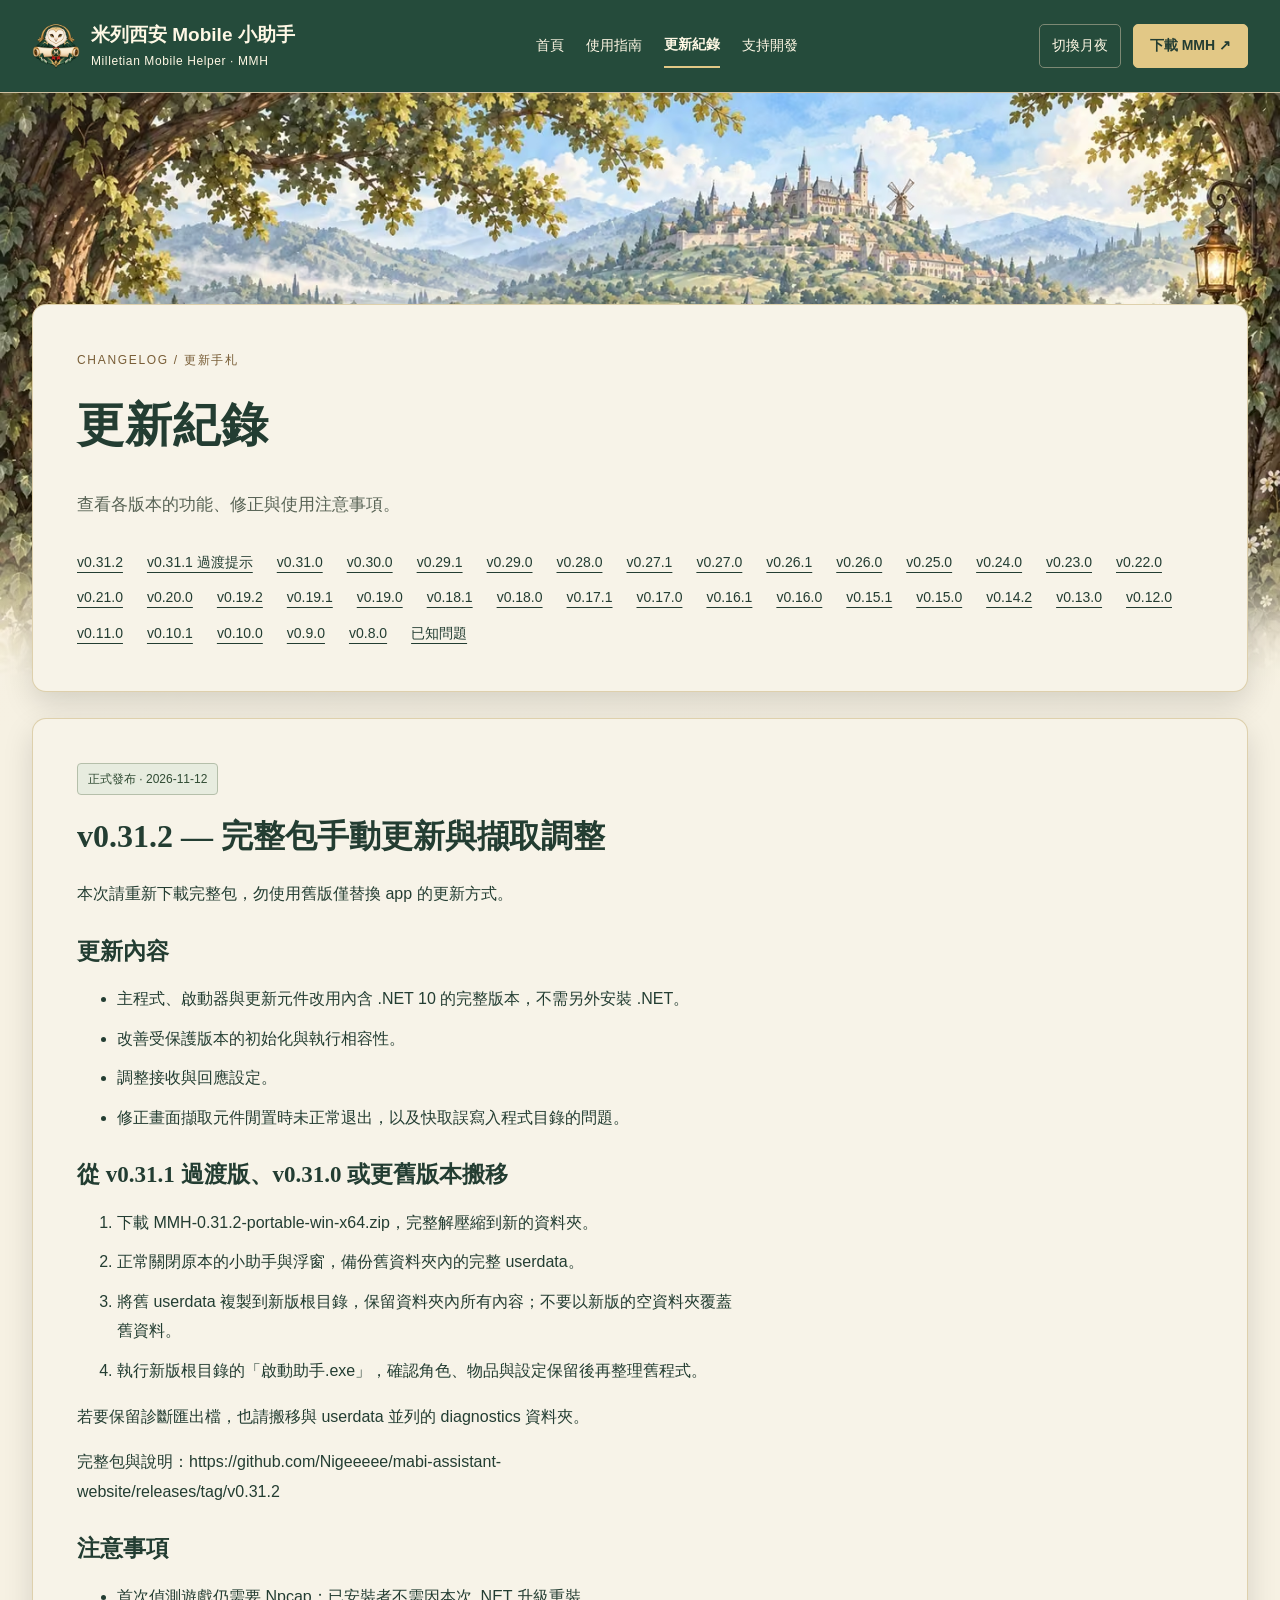
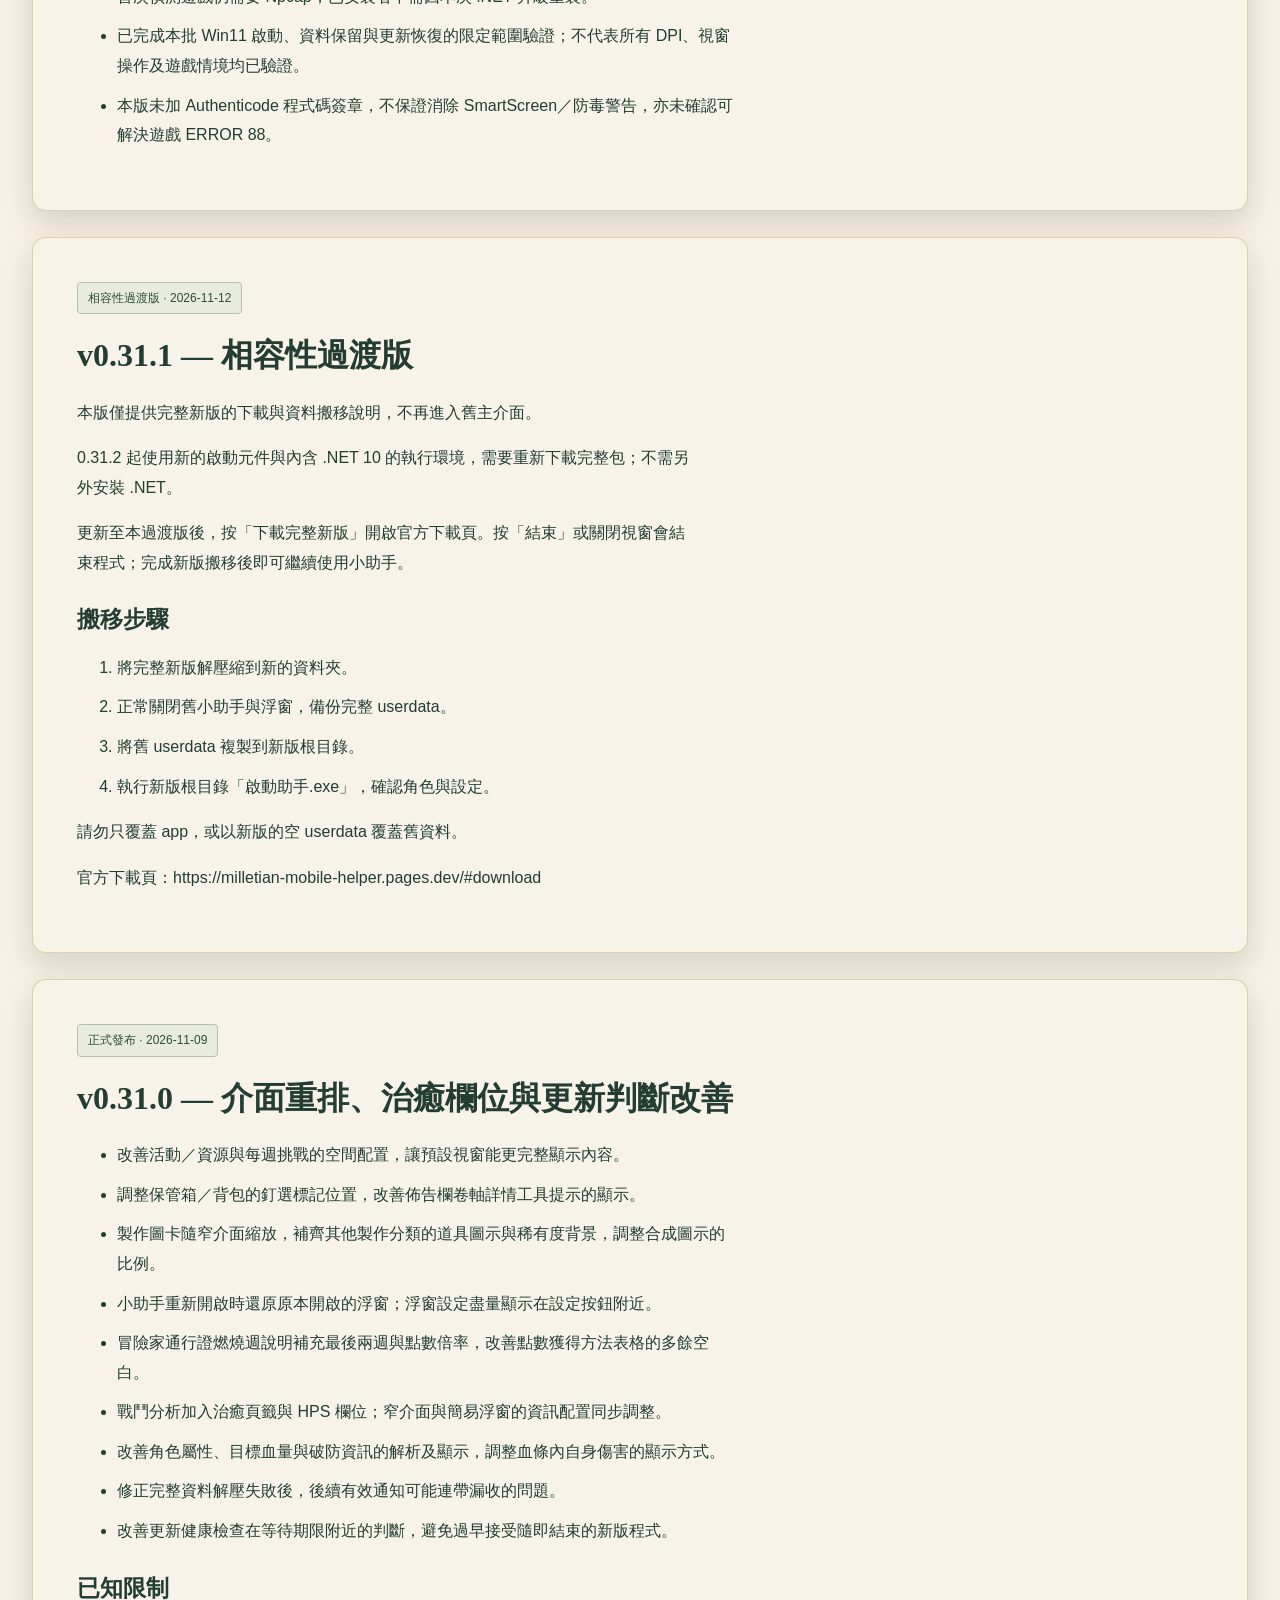
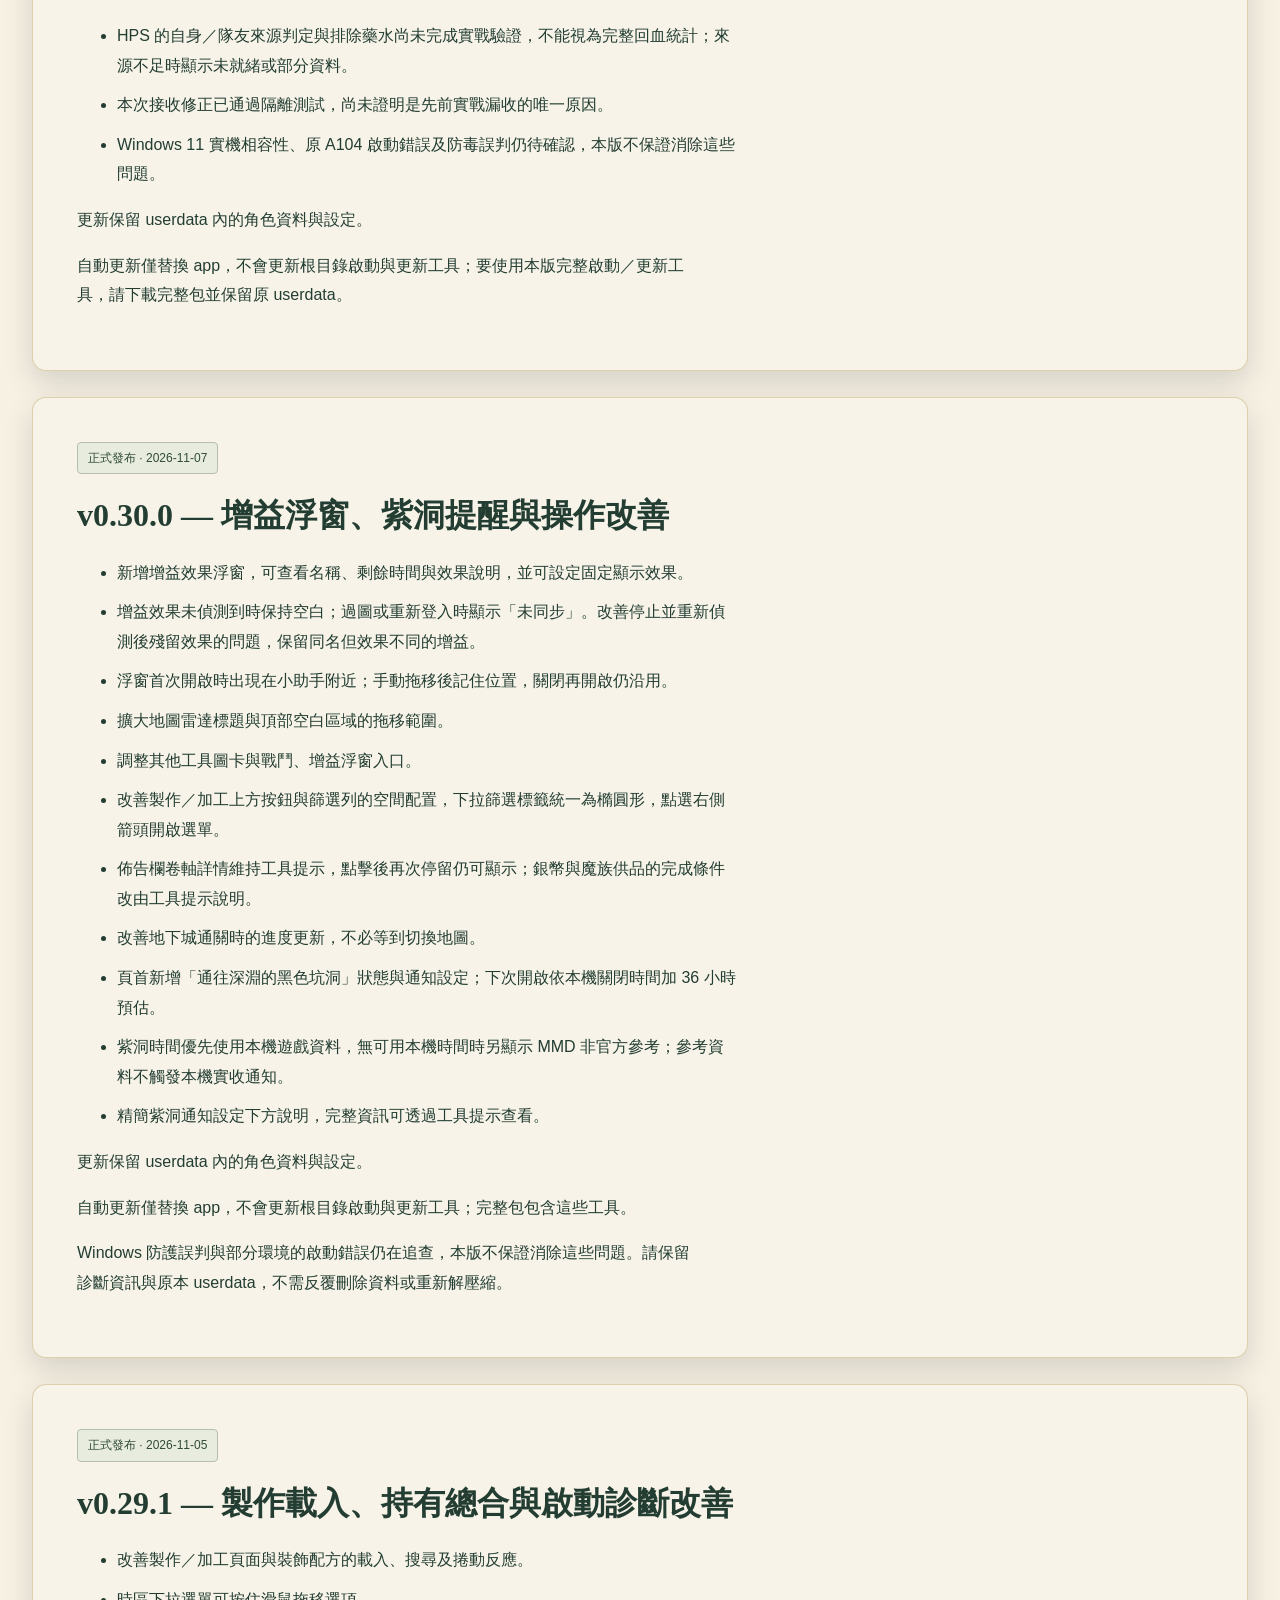
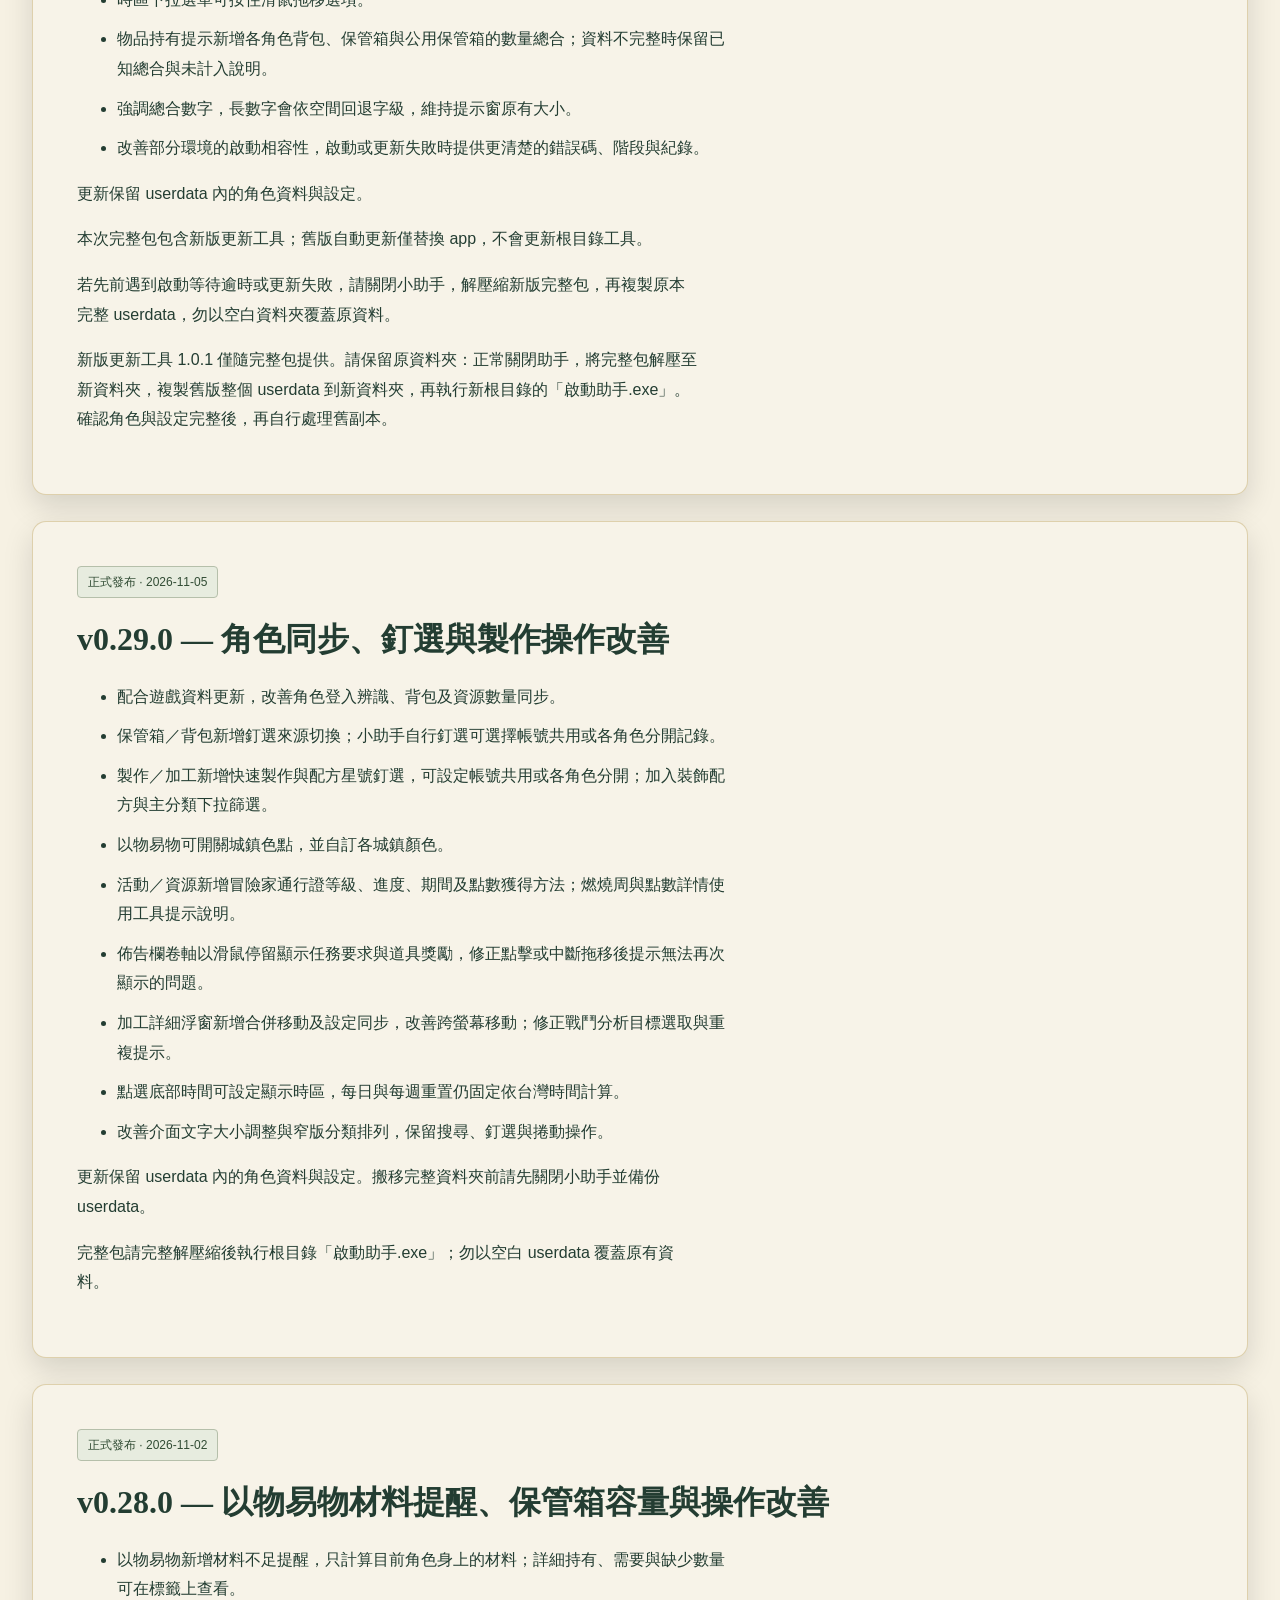
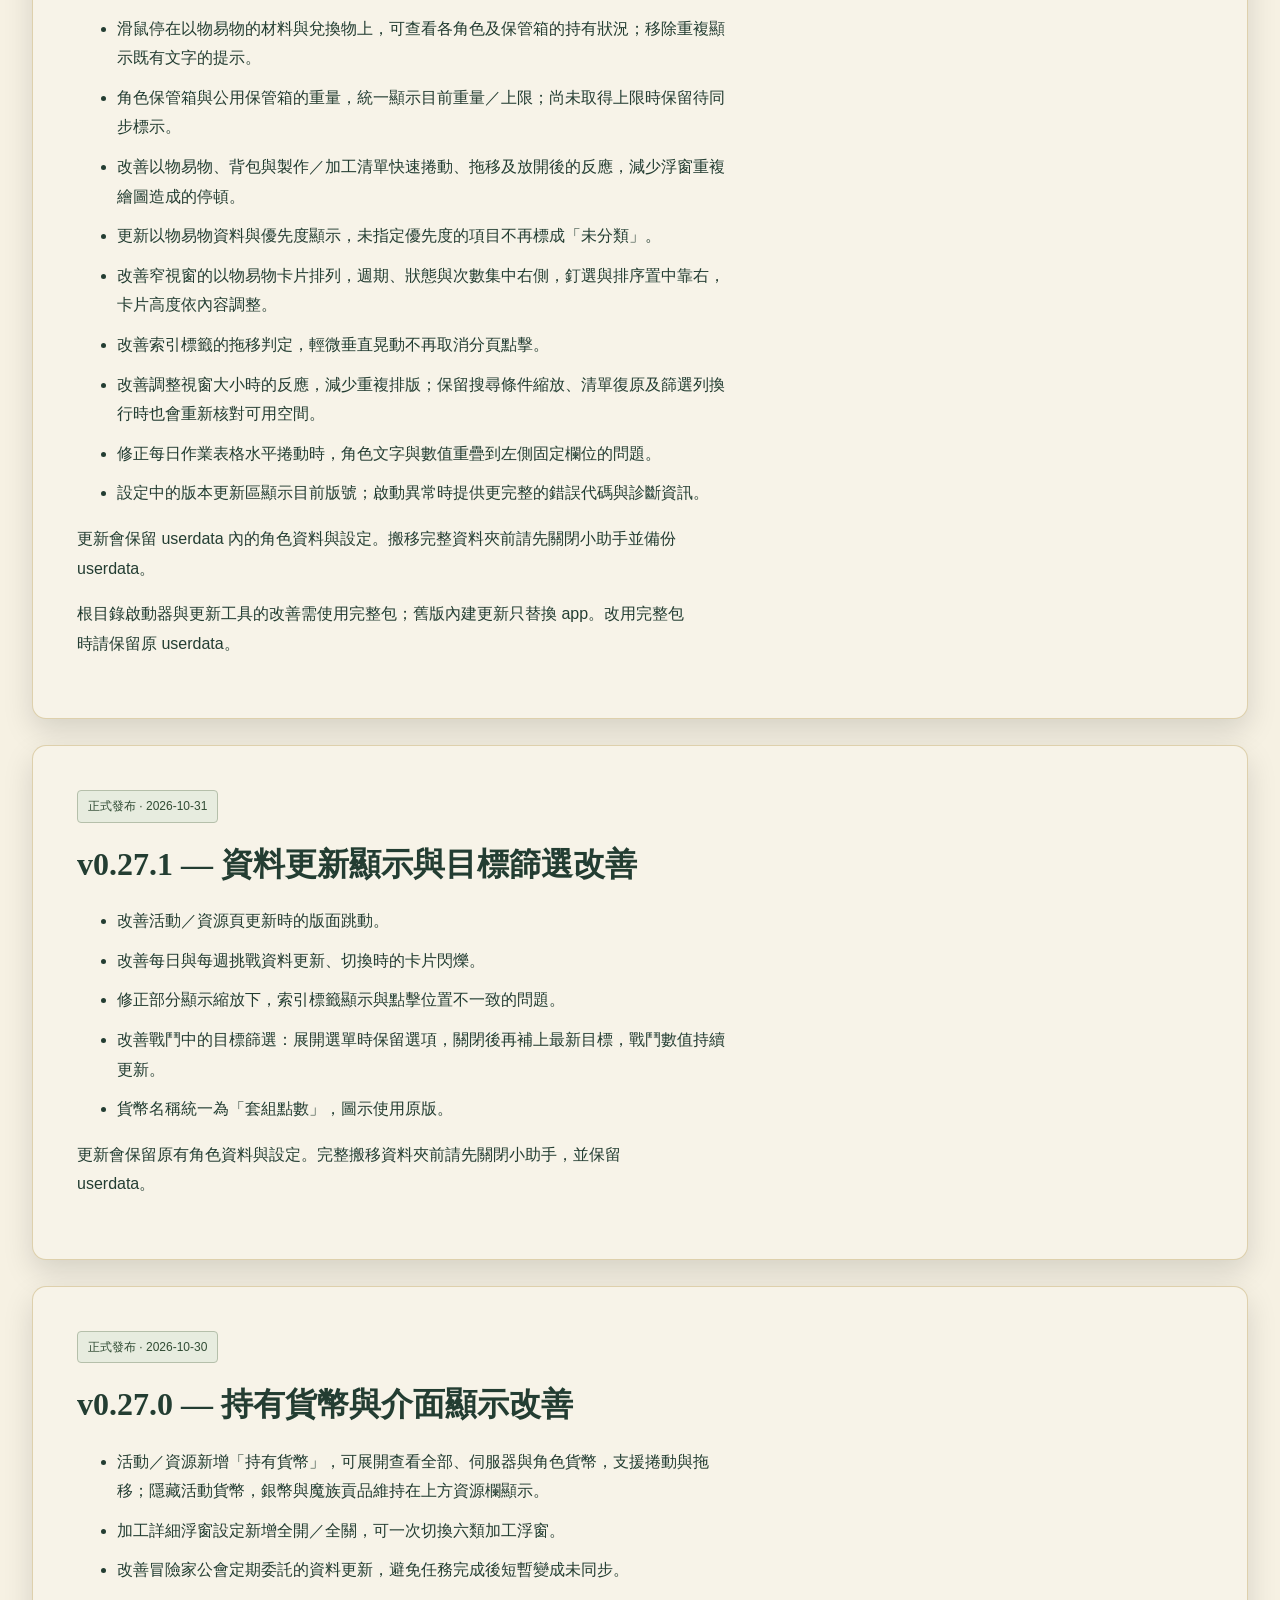
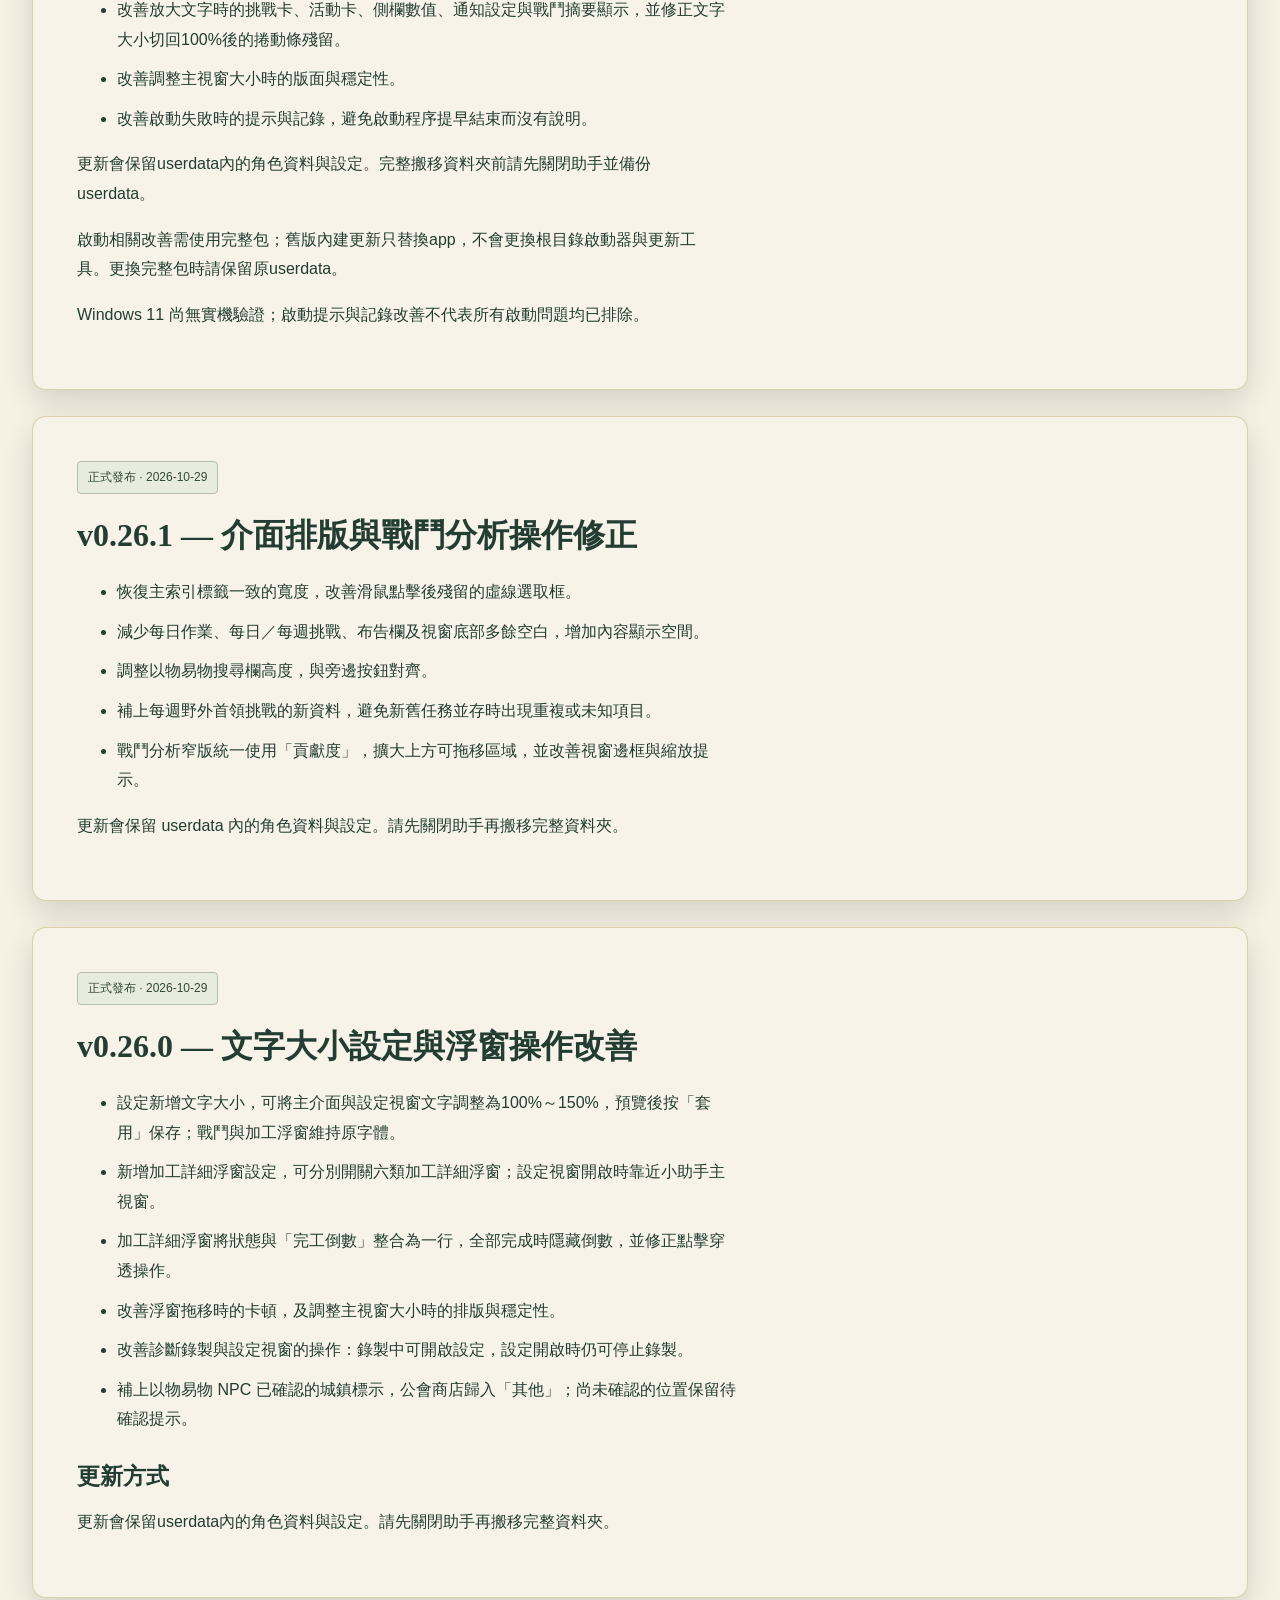
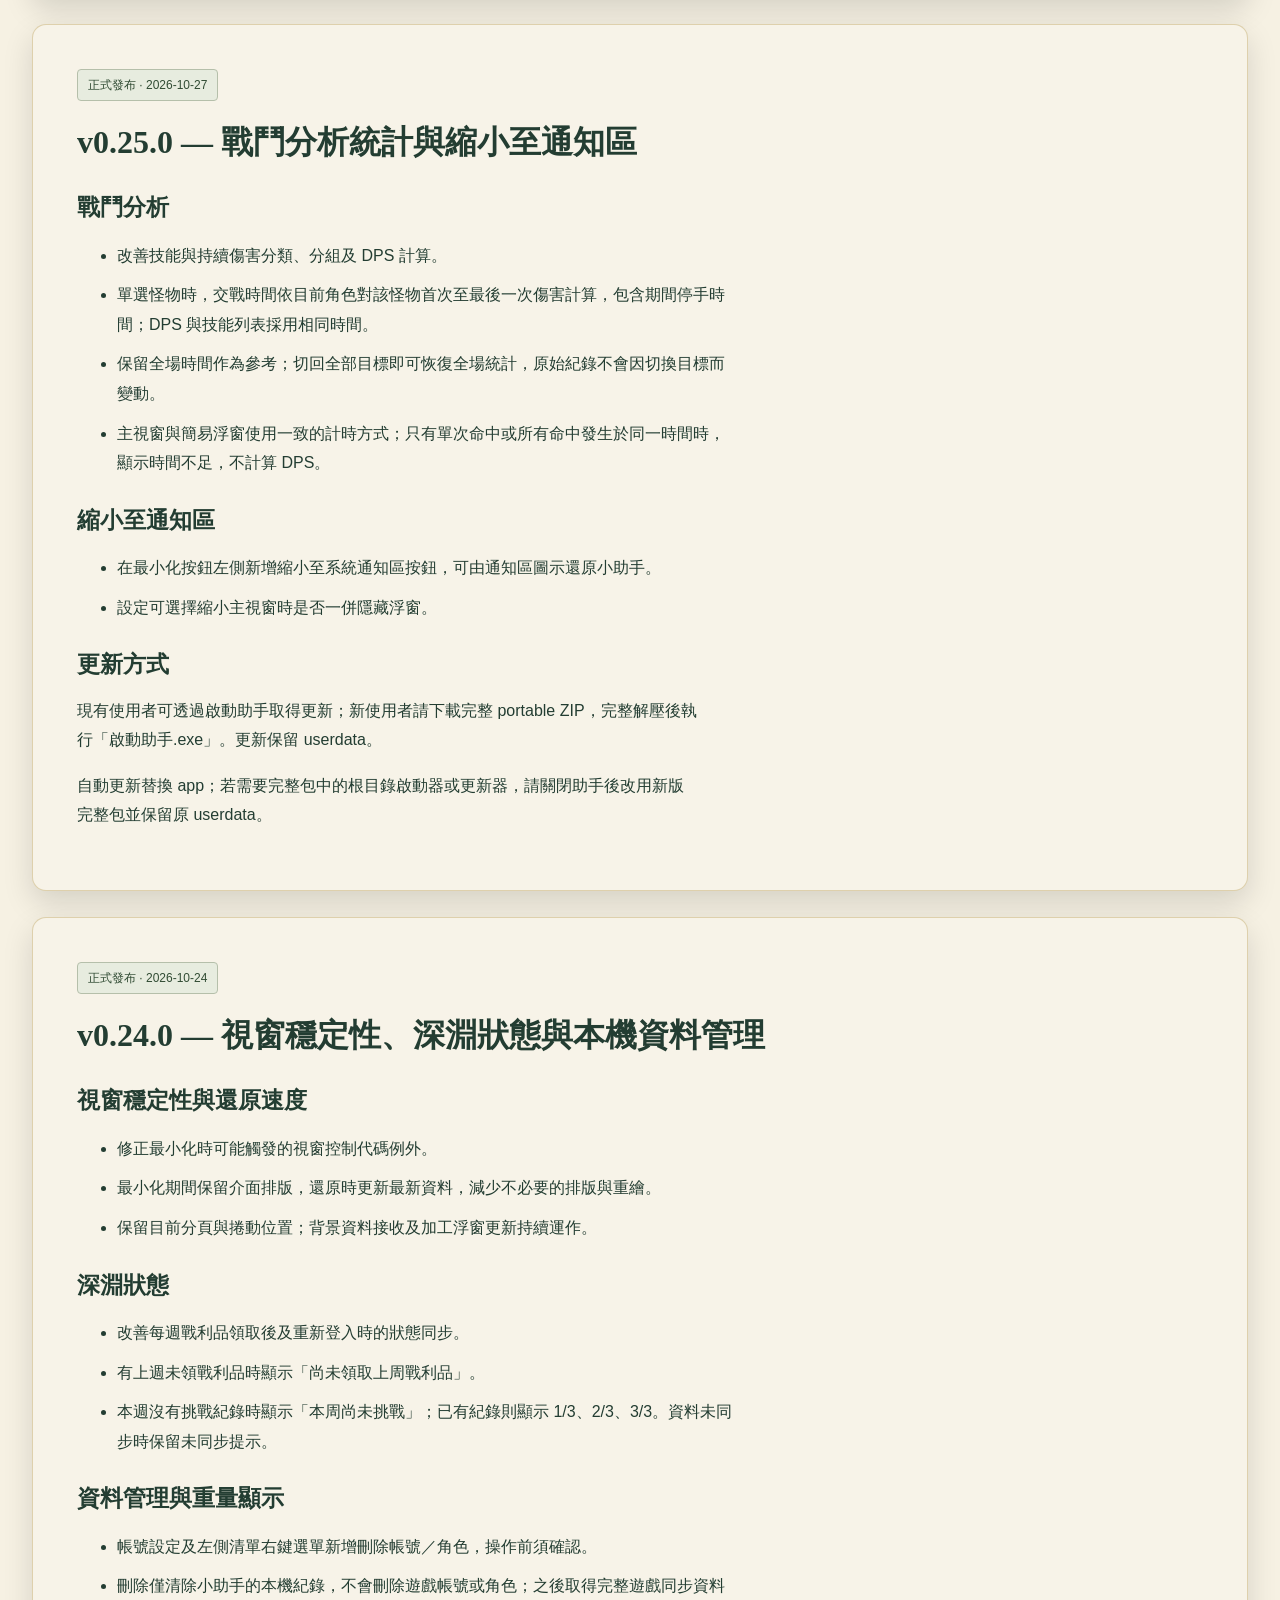
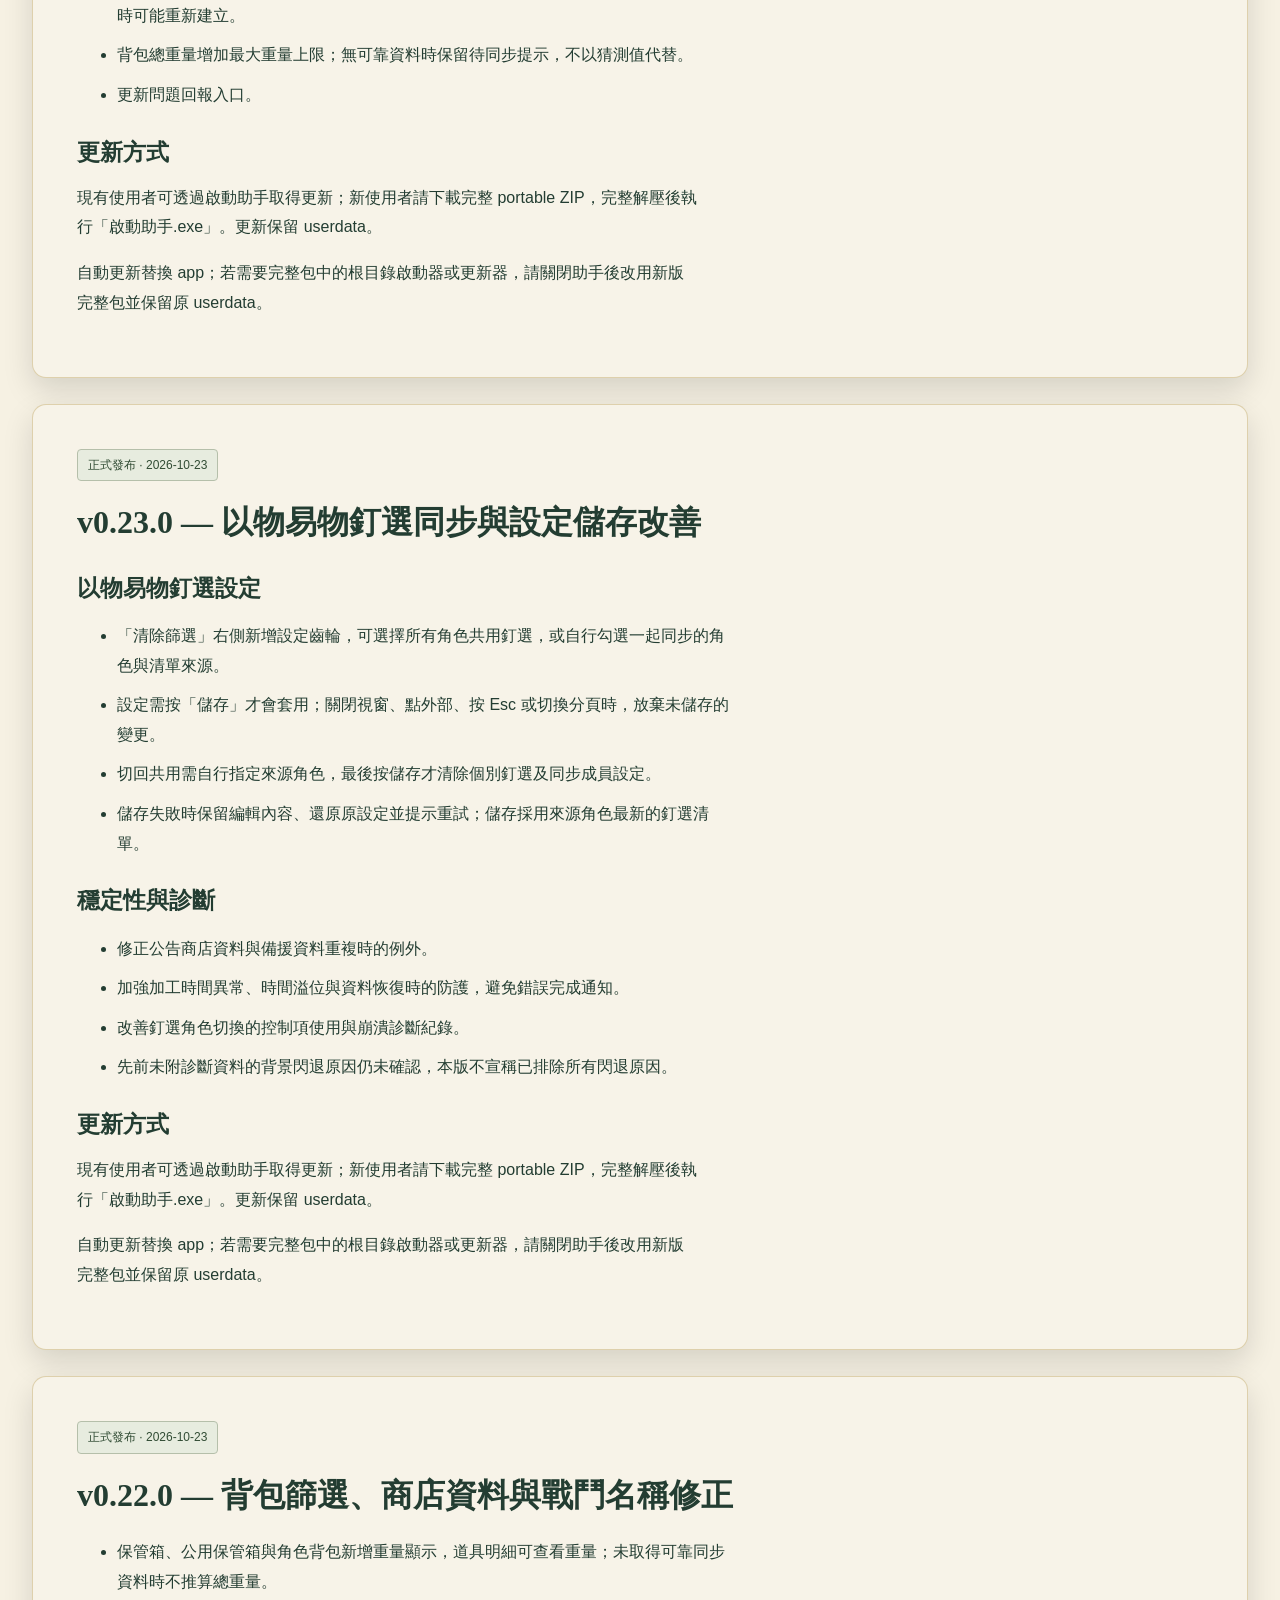
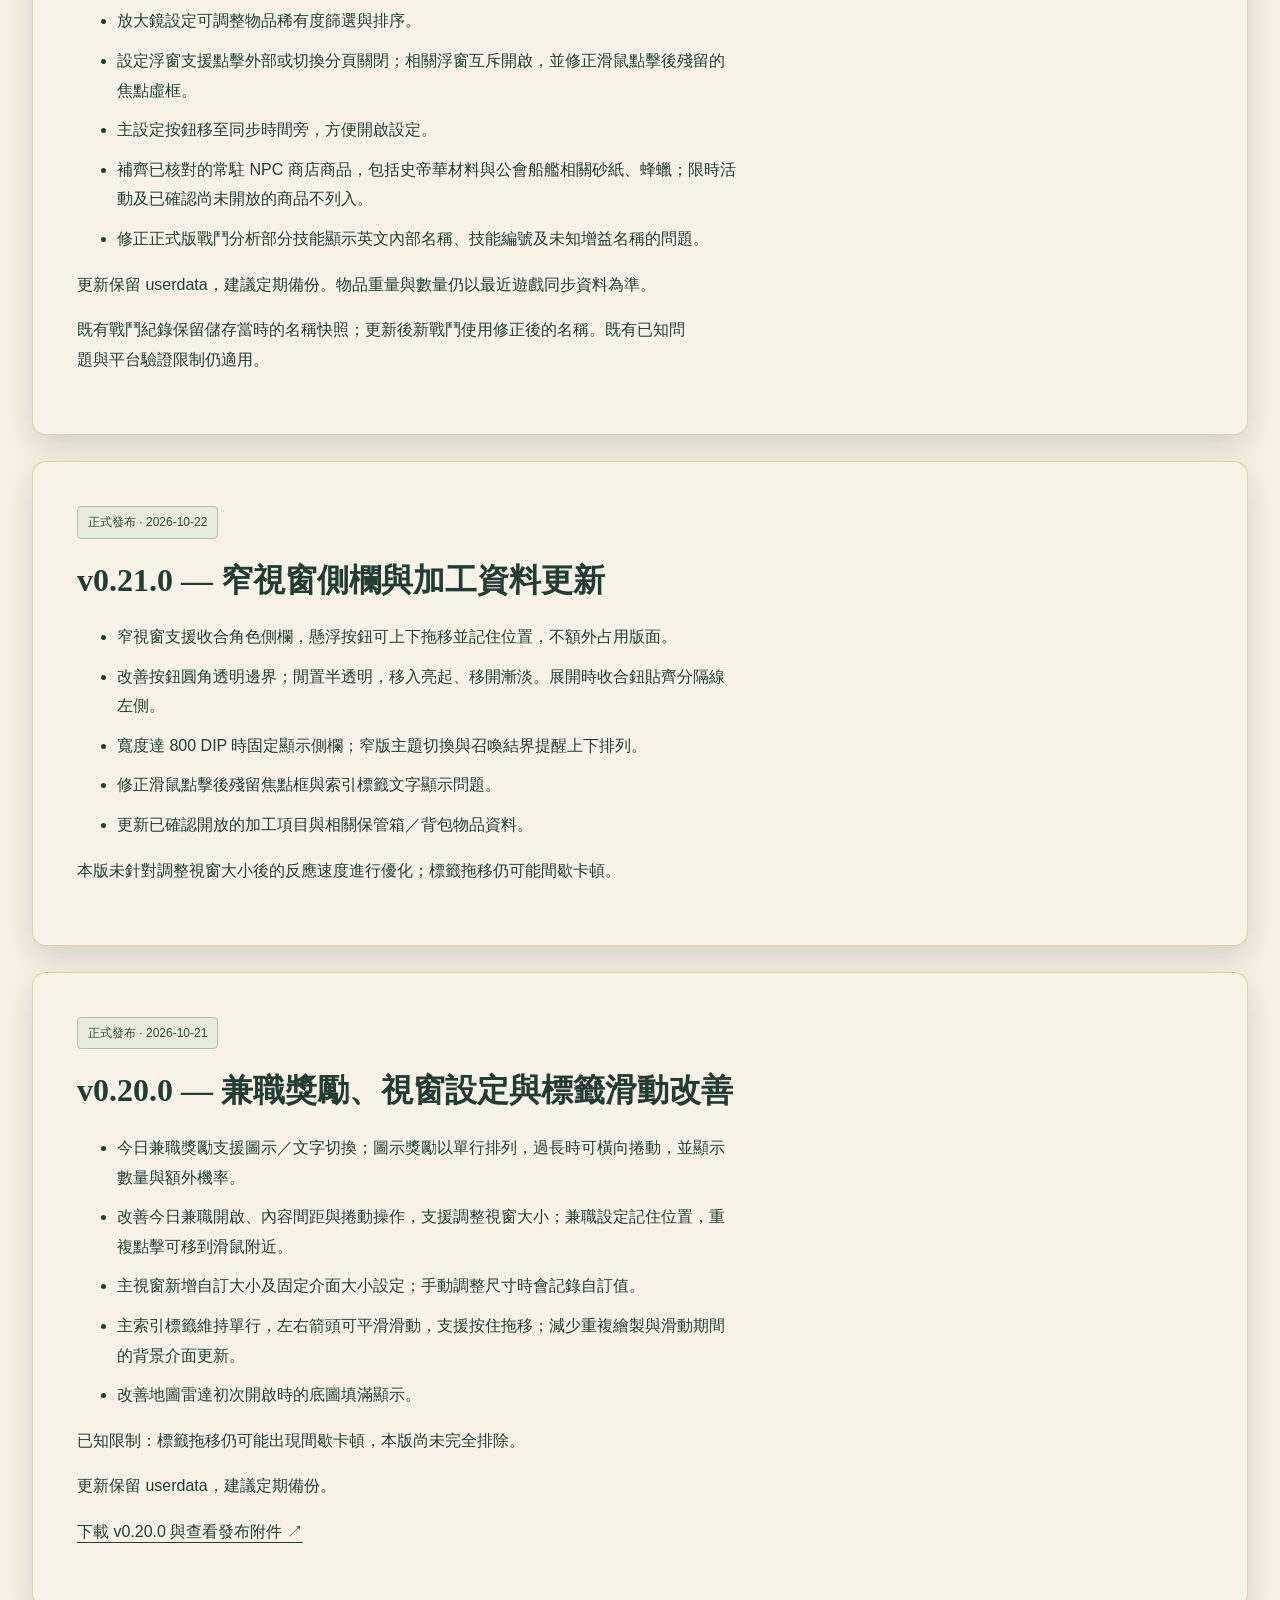
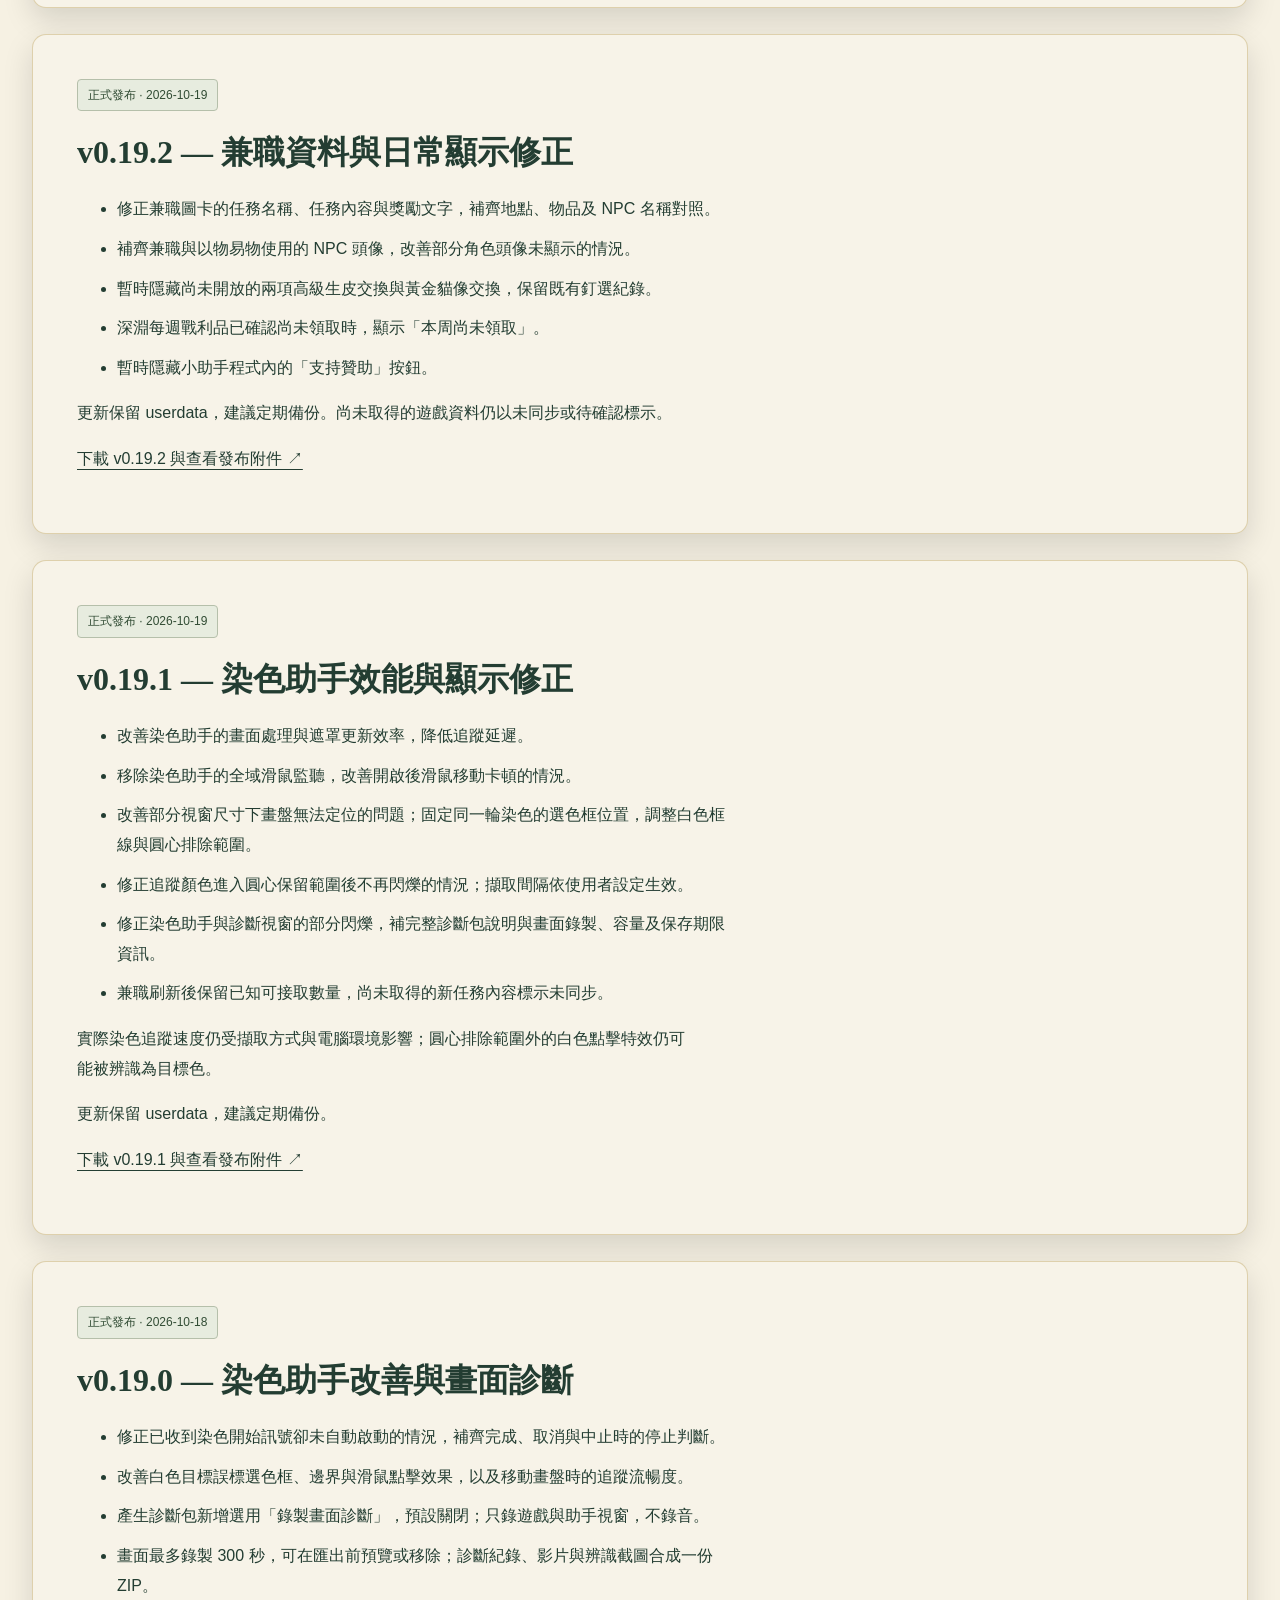
==== commit cc5ff29d: "Trim MMH 0.31.2 release notes as requested" ====
--- a/public/changelog.html
+++ b/public/changelog.html
@@ -2,7 +2,7 @@
 
 <section class="paper section"><p class="eyebrow">CHANGELOG / 更新手札</p><h1>更新紀錄</h1><p class="lead">查看各版本的功能、修正與使用注意事項。</p><nav class="local-nav" aria-label="版本導覽"><a href="#v0312">v0.31.2</a><a href="#v0311">v0.31.1 過渡提示</a><a href="#v0310">v0.31.0</a><a href="#v0300">v0.30.0</a><a href="#v0291">v0.29.1</a><a href="#v0290">v0.29.0</a><a href="#v0280">v0.28.0</a><a href="#v0271">v0.27.1</a><a href="#v0270">v0.27.0</a><a href="#v0261">v0.26.1</a><a href="#v0260">v0.26.0</a><a href="#v0250">v0.25.0</a><a href="#v0240">v0.24.0</a><a href="#v0230">v0.23.0</a><a href="#v0220">v0.22.0</a><a href="#v0210">v0.21.0</a><a href="#v0200">v0.20.0</a><a href="#v0192">v0.19.2</a><a href="#v0191">v0.19.1</a><a href="#v0190">v0.19.0</a><a href="#v0181">v0.18.1</a><a href="#v0180">v0.18.0</a><a href="#v0171">v0.17.1</a><a href="#v0170">v0.17.0</a><a href="#v0161">v0.16.1</a><a href="#v0160">v0.16.0</a><a href="#v0151">v0.15.1</a><a href="#v0150">v0.15.0</a><a href="#v0142">v0.14.2</a><a href="#v0130">v0.13.0</a><a href="#v0120">v0.12.0</a><a href="#v0110">v0.11.0</a><a href="#v0101">v0.10.1</a><a href="#v0100">v0.10.0</a><a href="#v090">v0.9.0</a><a href="#v080">v0.8.0</a><a href="#known-issues">已知問題</a></nav></section> 
-<section id="v0312" class="paper section prose"><span class="badge">正式發布 · 2026-11-12</span><h2>v0.31.2 — 完整包手動更新與擷取調整</h2><p>本次請重新下載完整包，勿使用舊版僅替換 app 的更新方式。</p><h3>更新內容</h3><ul><li>主程式、啟動器與更新元件改用內含 .NET 10 的完整版本，不需另外安裝 .NET。</li><li>整合 Obfy 程式保護，改善受保護版本的初始化與執行相容性。</li><li>遊戲封包接收改用 SharpPcap 6.3.1，調整接收與回應設定。</li><li>修正畫面擷取元件閒置時未正常退出，以及快取誤寫入程式目錄的問題。</li><li>程式內的贊助按鈕暫時隱藏。</li></ul><h3>從 v0.31.1 過渡版、v0.31.0 或更舊版本搬移</h3><ol><li>下載 MMH-0.31.2-portable-win-x64.zip，完整解壓縮到新的資料夾。</li><li>正常關閉原本的小助手與浮窗，備份舊資料夾內的完整 userdata。</li><li>將舊 userdata 複製到新版根目錄，保留資料夾內所有內容；不要以新版的空資料夾覆蓋舊資料。</li><li>執行新版根目錄的「啟動助手.exe」，確認角色、物品與設定保留後再整理舊程式。</li></ol><p>若要保留診斷匯出檔，也請搬移與 userdata 並列的 diagnostics 資料夾。</p><p>完整包與說明：https://github.com/Nigeeeee/mabi-assistant-website/releases/tag/v0.31.2</p><h3>注意事項</h3><ul><li>首次偵測遊戲仍需要 Npcap；已安裝者不需因本次 .NET 升級重裝。</li><li>已完成本批 Win11 啟動、資料保留與更新恢復的限定範圍驗證；不代表所有 DPI、視窗操作及遊戲情境均已驗證。</li><li>本版未加 Authenticode 程式碼簽章，不保證消除 SmartScreen／防毒警告，亦未確認可解決遊戲 ERROR 88。</li></ul></section>+<section id="v0312" class="paper section prose"><span class="badge">正式發布 · 2026-11-12</span><h2>v0.31.2 — 完整包手動更新與擷取調整</h2><p>本次請重新下載完整包，勿使用舊版僅替換 app 的更新方式。</p><h3>更新內容</h3><ul><li>主程式、啟動器與更新元件改用內含 .NET 10 的完整版本，不需另外安裝 .NET。</li><li>改善受保護版本的初始化與執行相容性。</li><li>調整接收與回應設定。</li><li>修正畫面擷取元件閒置時未正常退出，以及快取誤寫入程式目錄的問題。</li></ul><h3>從 v0.31.1 過渡版、v0.31.0 或更舊版本搬移</h3><ol><li>下載 MMH-0.31.2-portable-win-x64.zip，完整解壓縮到新的資料夾。</li><li>正常關閉原本的小助手與浮窗，備份舊資料夾內的完整 userdata。</li><li>將舊 userdata 複製到新版根目錄，保留資料夾內所有內容；不要以新版的空資料夾覆蓋舊資料。</li><li>執行新版根目錄的「啟動助手.exe」，確認角色、物品與設定保留後再整理舊程式。</li></ol><p>若要保留診斷匯出檔，也請搬移與 userdata 並列的 diagnostics 資料夾。</p><p>完整包與說明：https://github.com/Nigeeeee/mabi-assistant-website/releases/tag/v0.31.2</p><h3>注意事項</h3><ul><li>首次偵測遊戲仍需要 Npcap；已安裝者不需因本次 .NET 升級重裝。</li><li>已完成本批 Win11 啟動、資料保留與更新恢復的限定範圍驗證；不代表所有 DPI、視窗操作及遊戲情境均已驗證。</li><li>本版未加 Authenticode 程式碼簽章，不保證消除 SmartScreen／防毒警告，亦未確認可解決遊戲 ERROR 88。</li></ul></section> 
 <section id="v0311" class="paper section prose"><span class="badge">相容性過渡版 · 2026-11-12</span><h2>v0.31.1 — 相容性過渡版</h2><p>本版僅提供完整新版的下載與資料搬移說明，不再進入舊主介面。</p><p>0.31.2 起使用新的啟動元件與內含 .NET 10 的執行環境，需要重新下載完整包；不需另外安裝 .NET。</p><p>更新至本過渡版後，按「下載完整新版」開啟官方下載頁。按「結束」或關閉視窗會結束程式；完成新版搬移後即可繼續使用小助手。</p><h3>搬移步驟</h3><ol><li>將完整新版解壓縮到新的資料夾。</li><li>正常關閉舊小助手與浮窗，備份完整 userdata。</li><li>將舊 userdata 複製到新版根目錄。</li><li>執行新版根目錄「啟動助手.exe」，確認角色與設定。</li></ol><p>請勿只覆蓋 app，或以新版的空 userdata 覆蓋舊資料。</p><p>官方下載頁：https://milletian-mobile-helper.pages.dev/#download</p></section> 
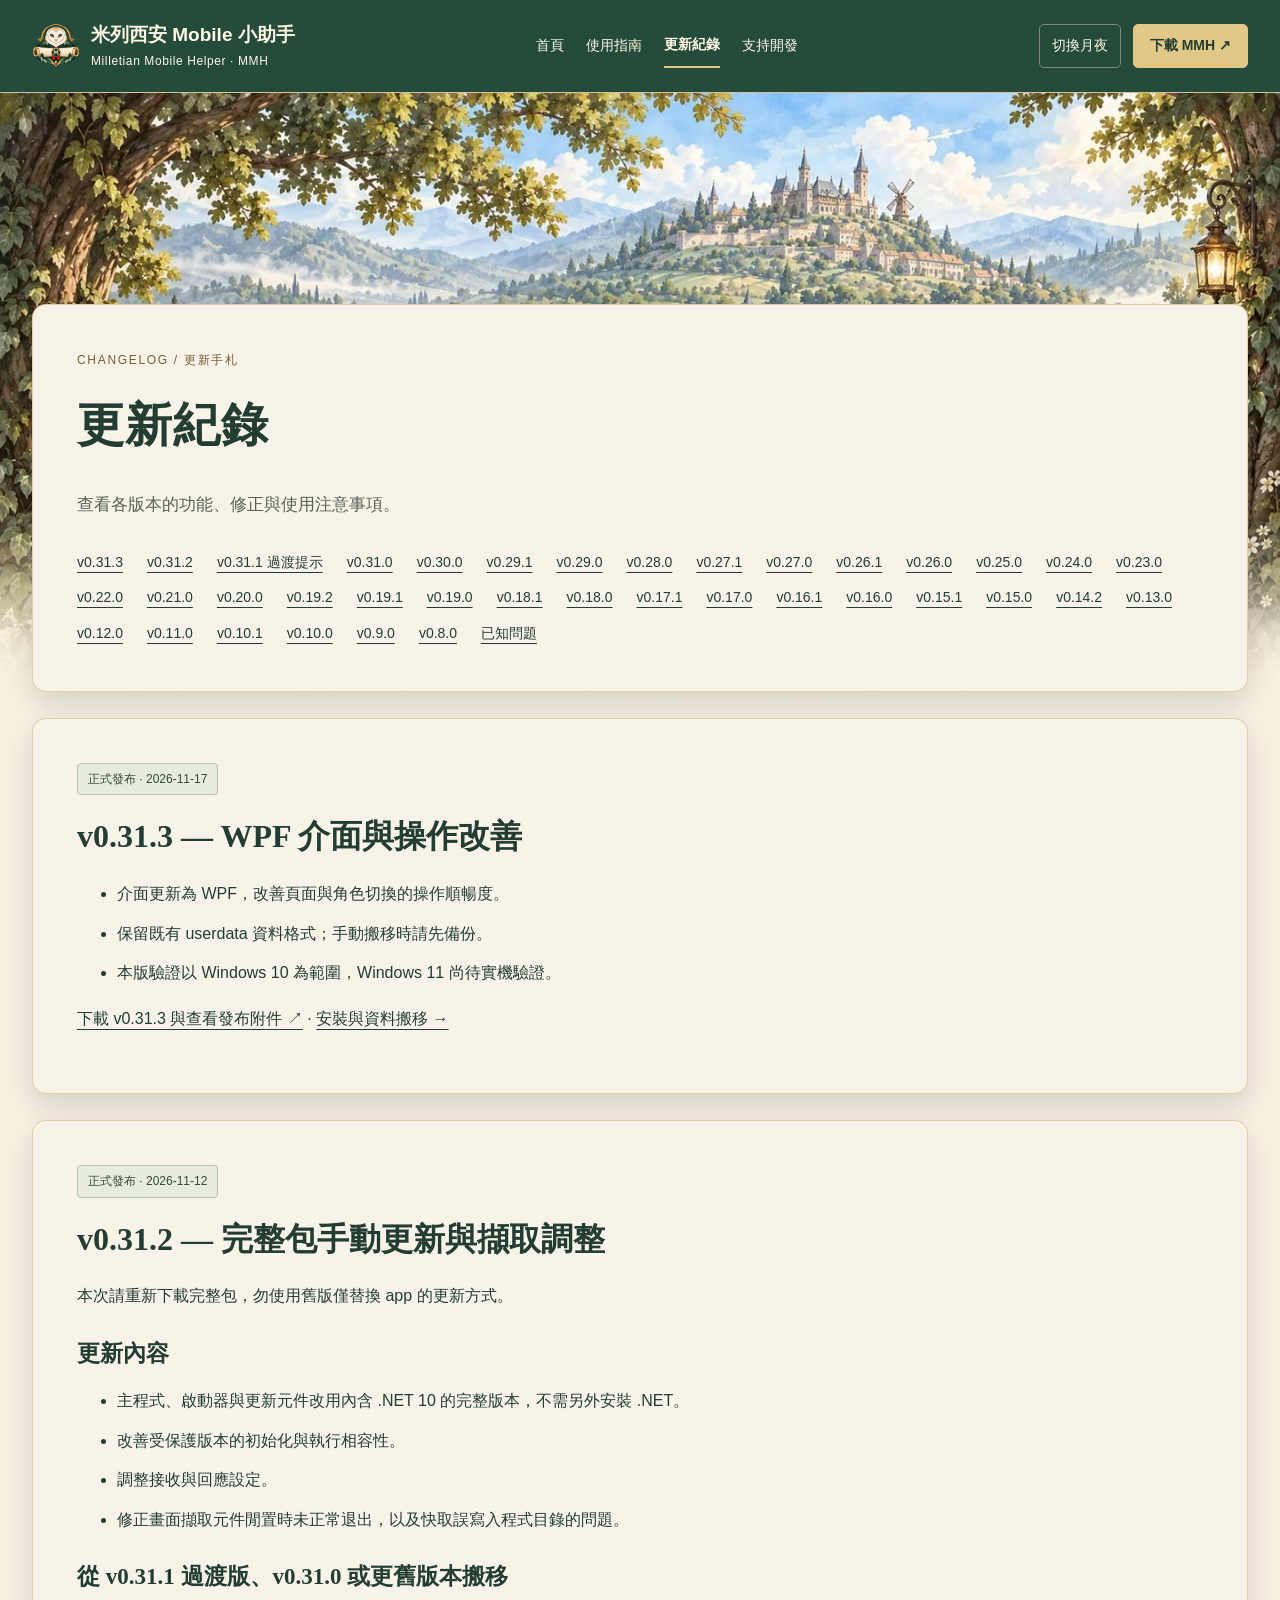
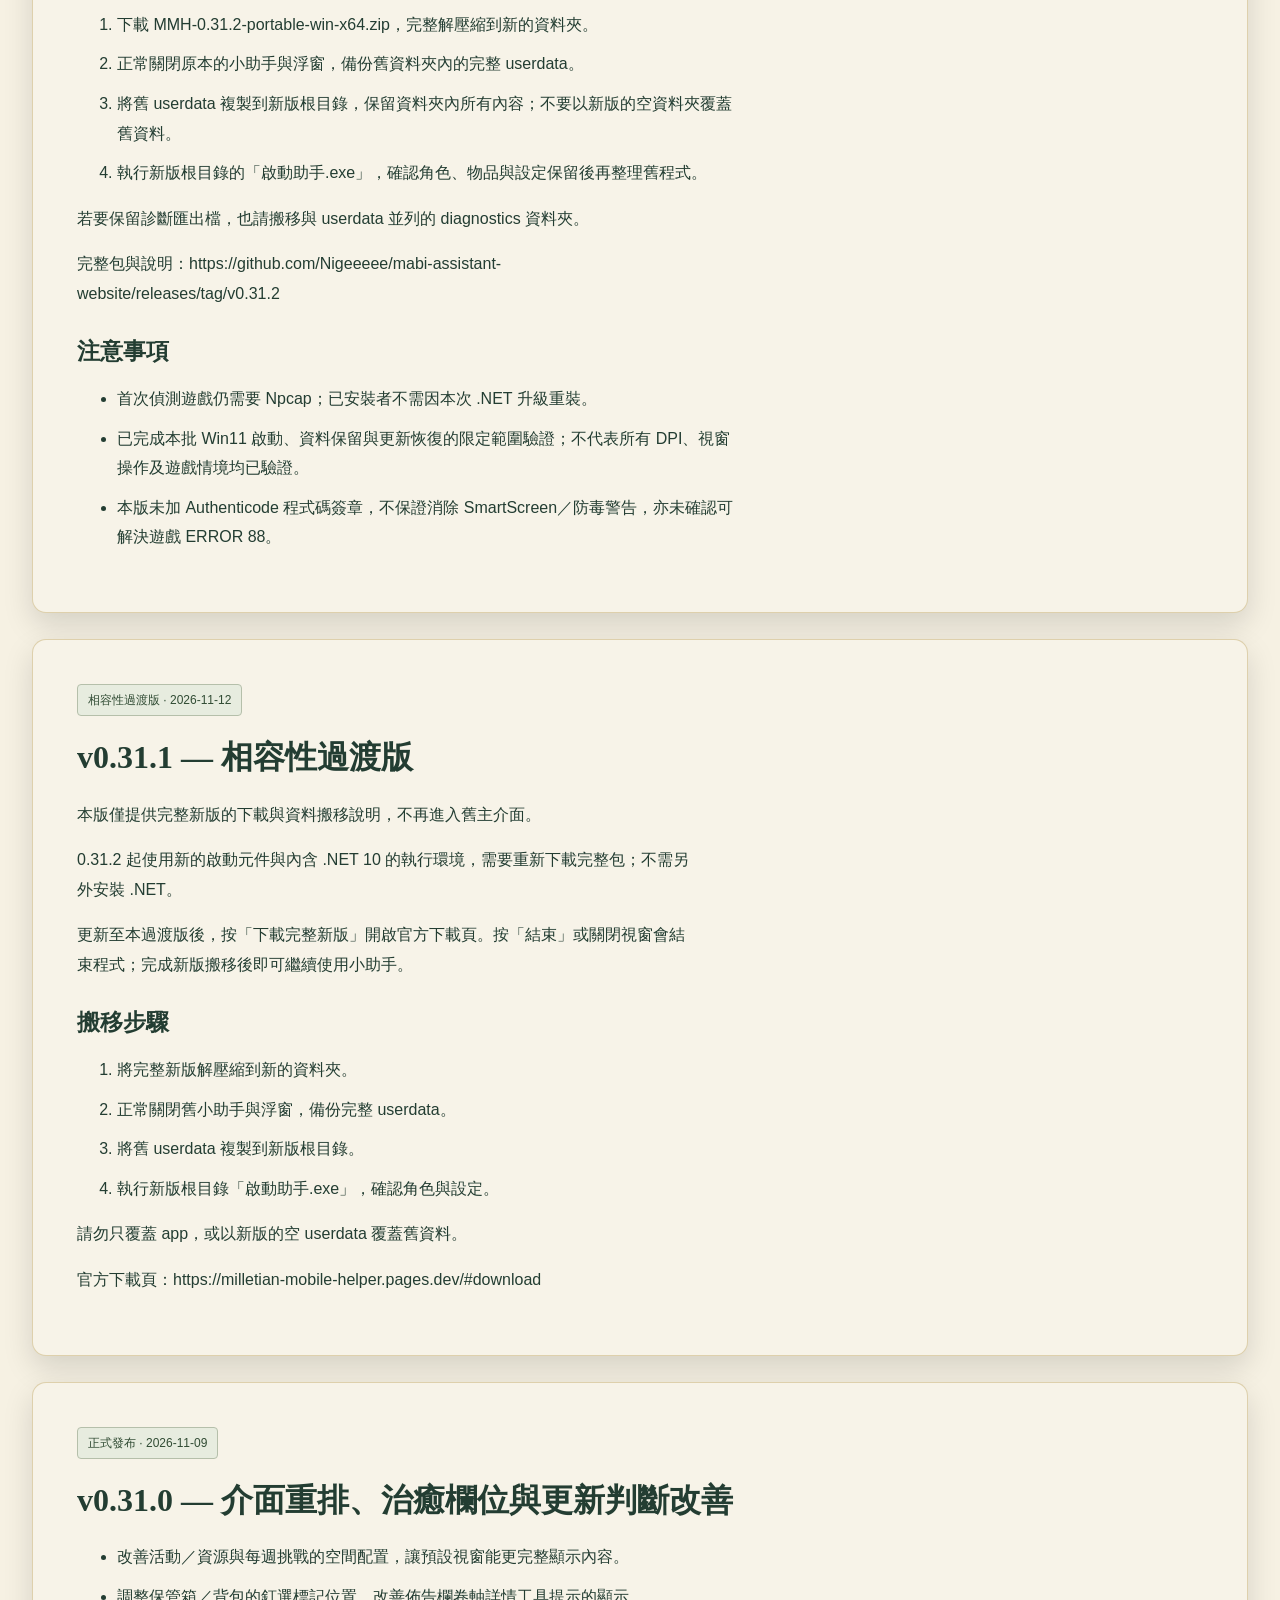
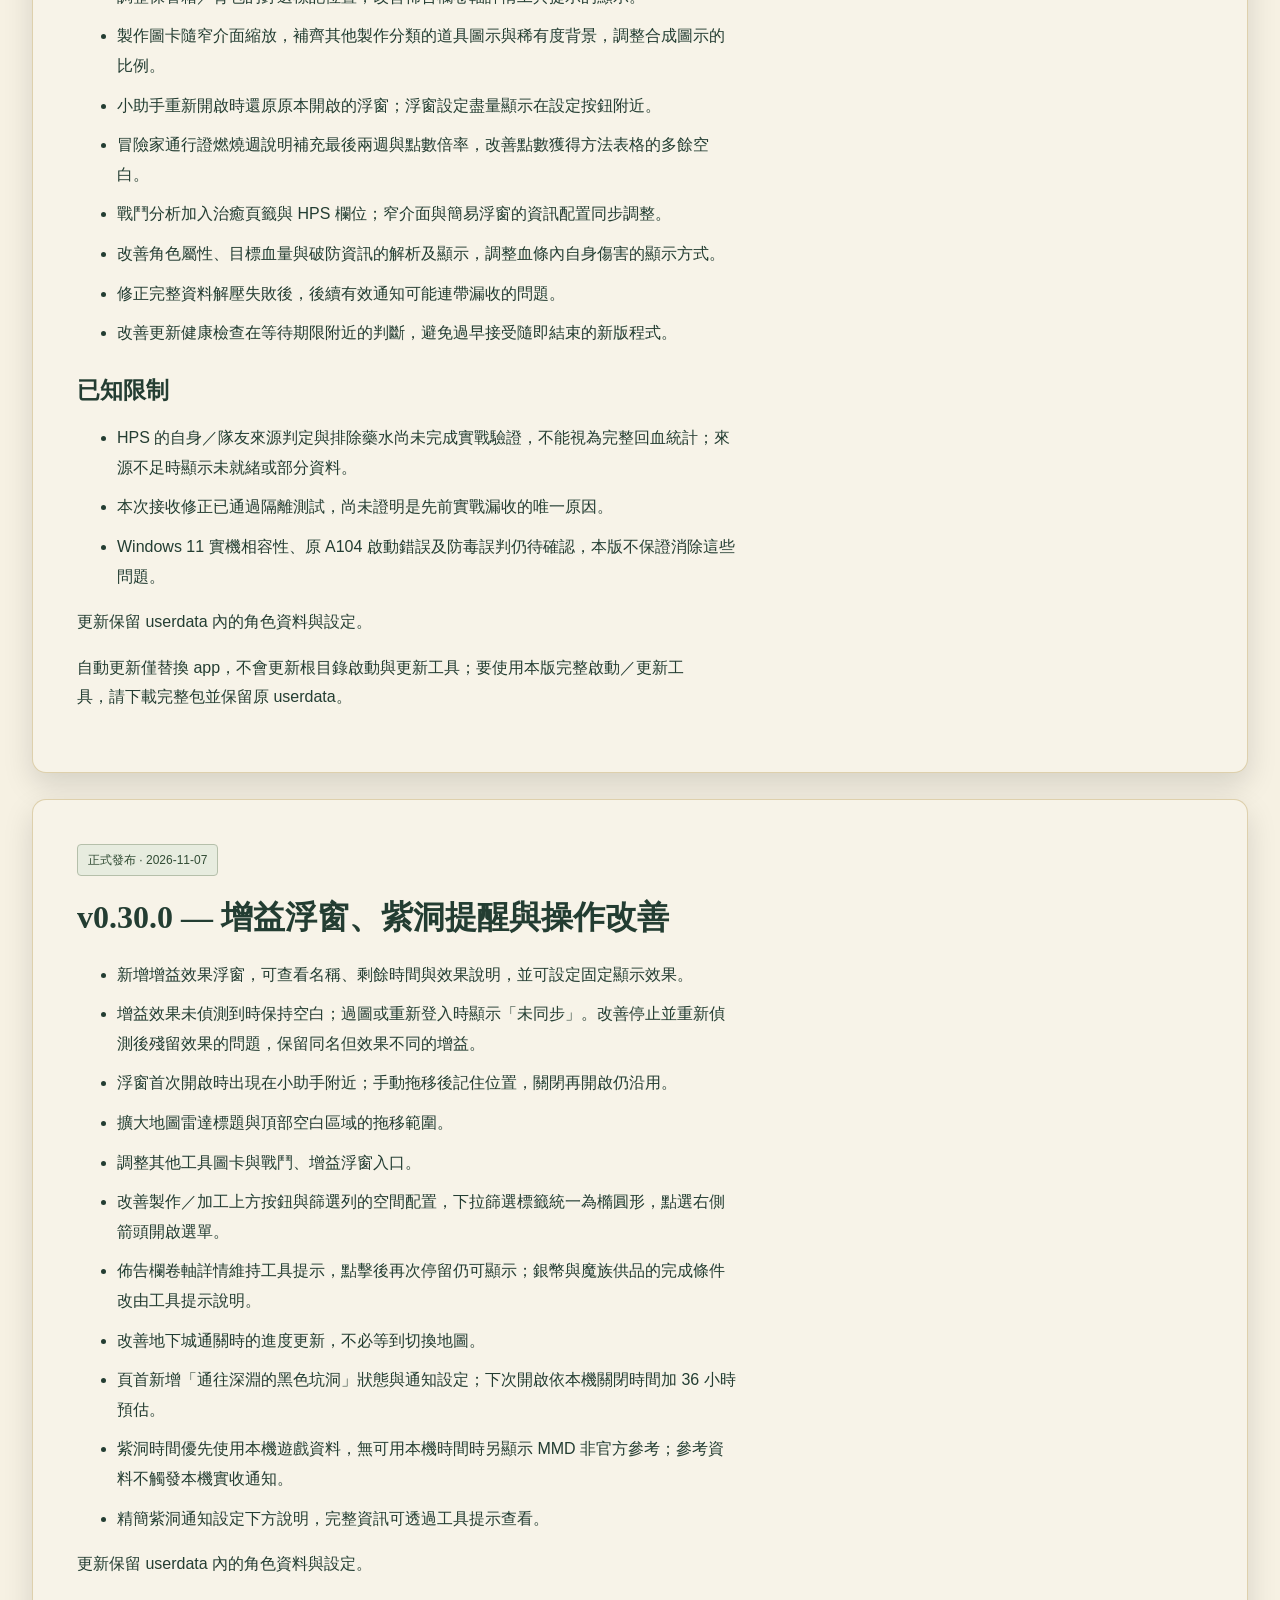
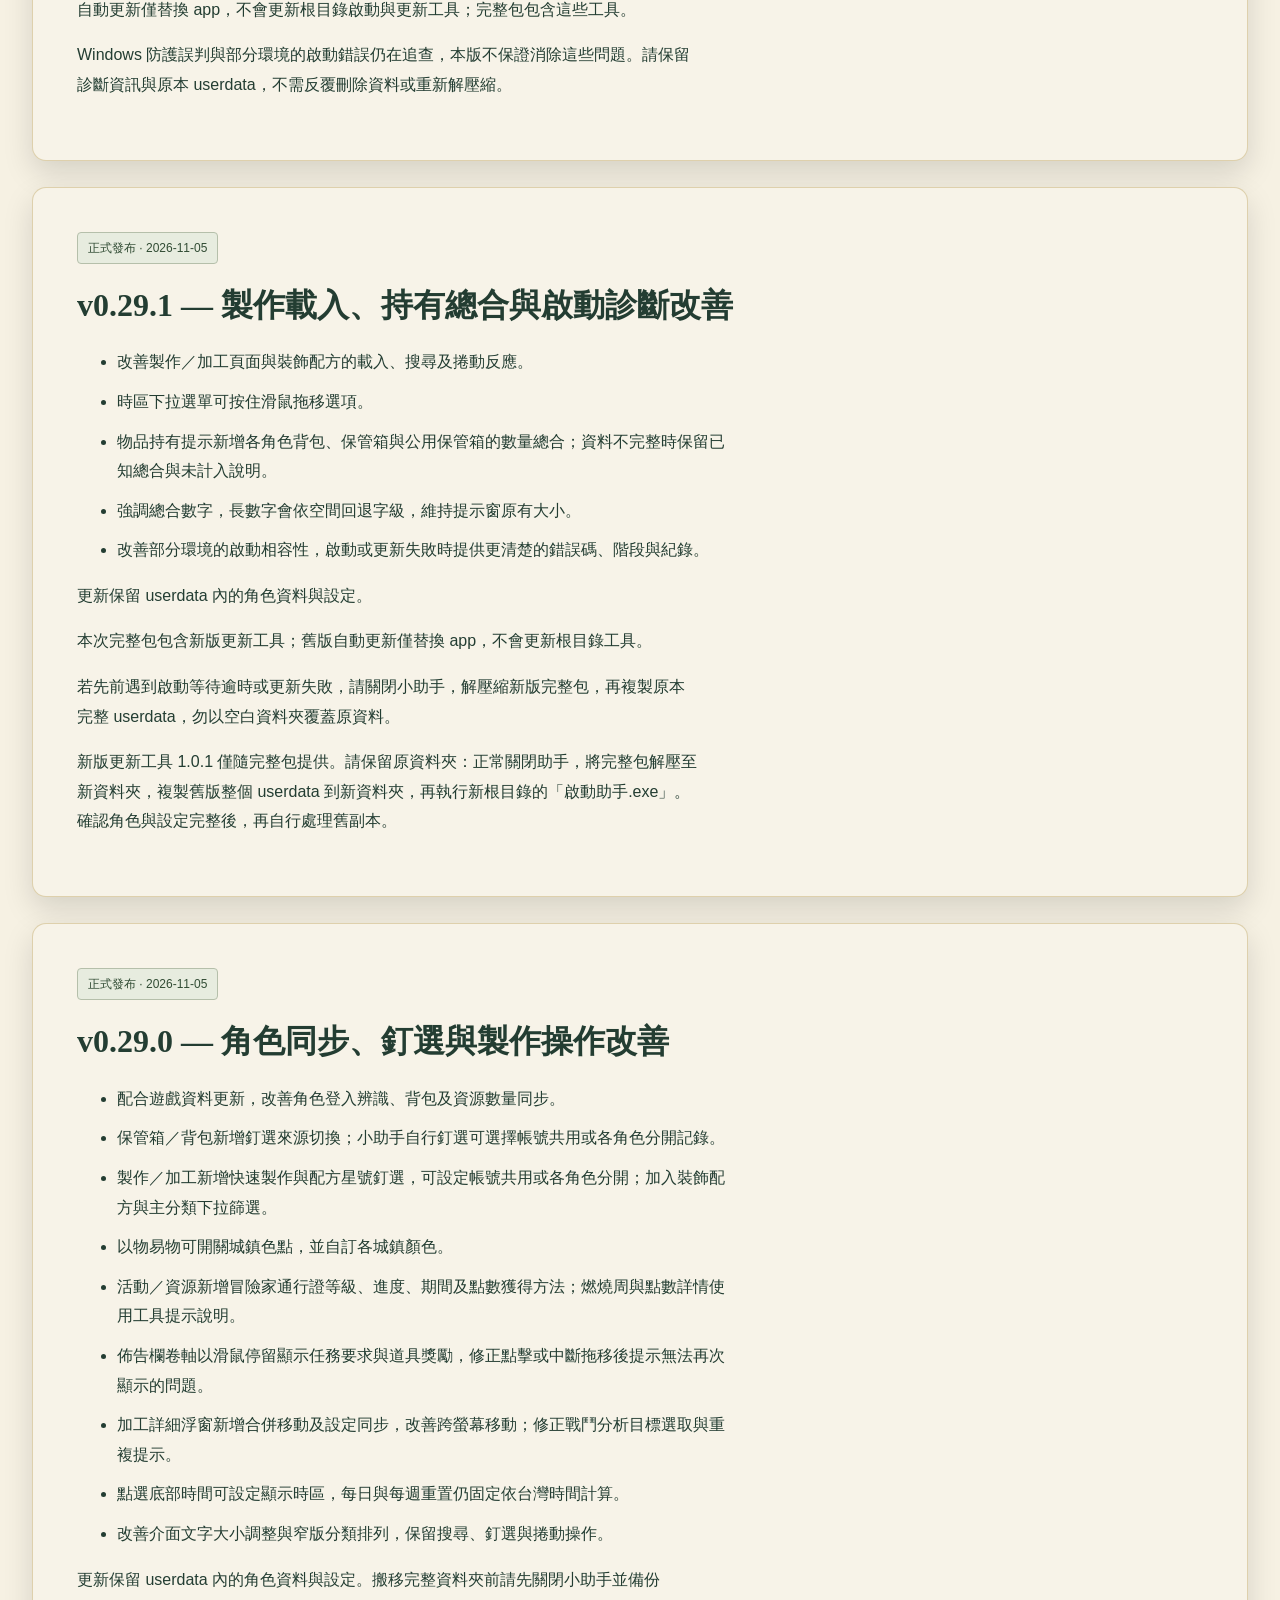
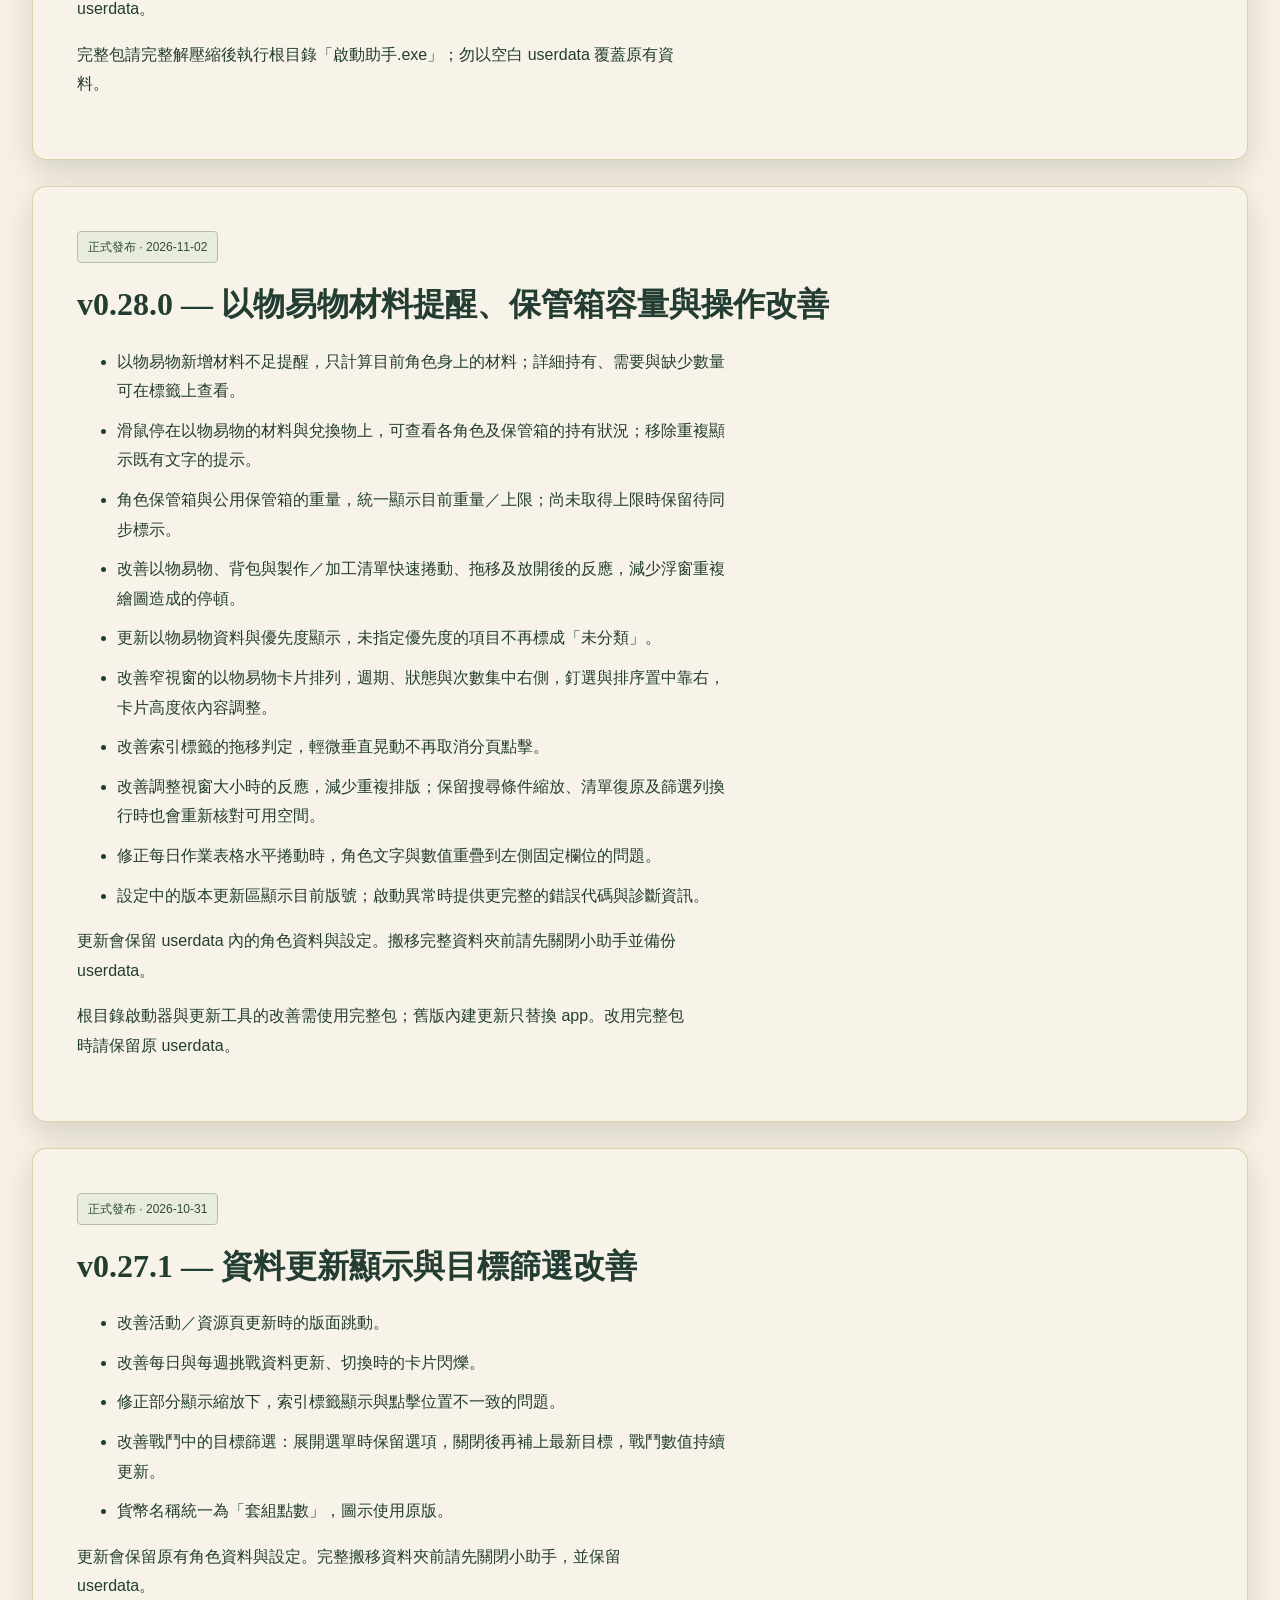
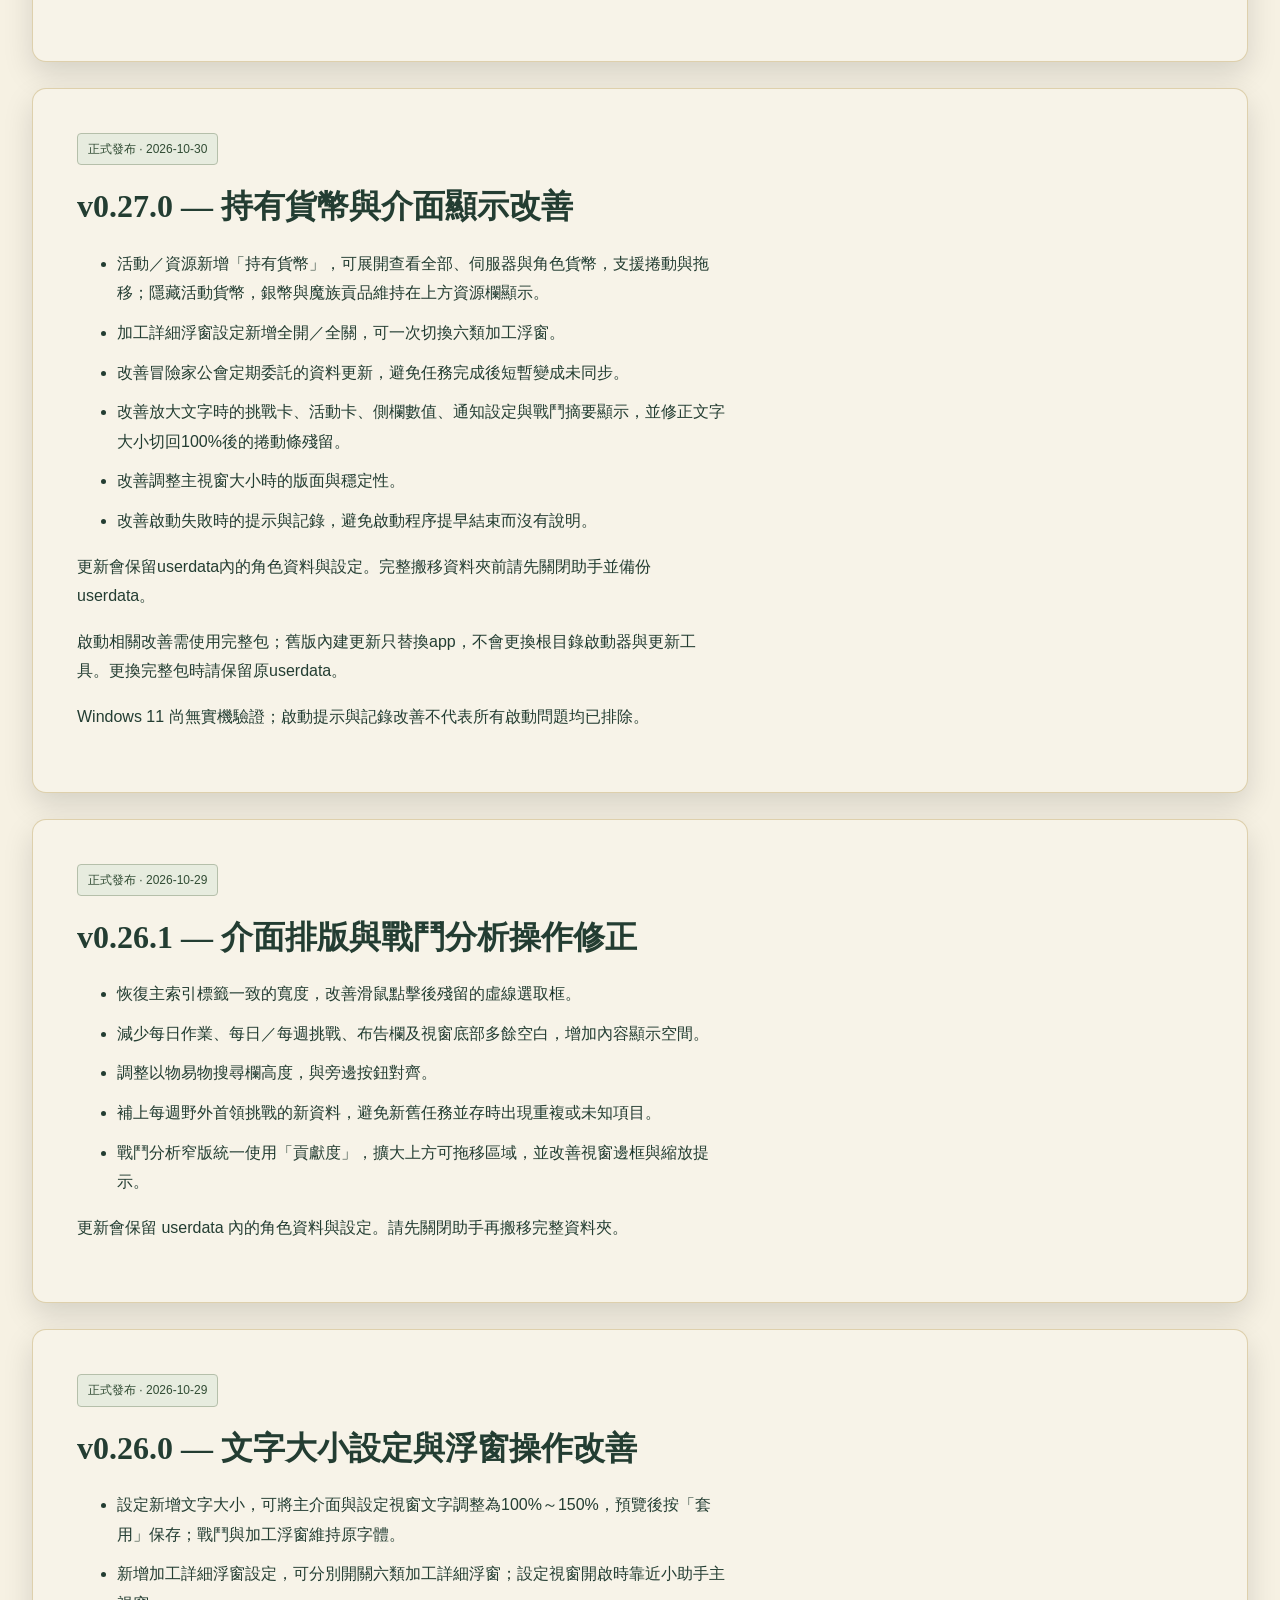
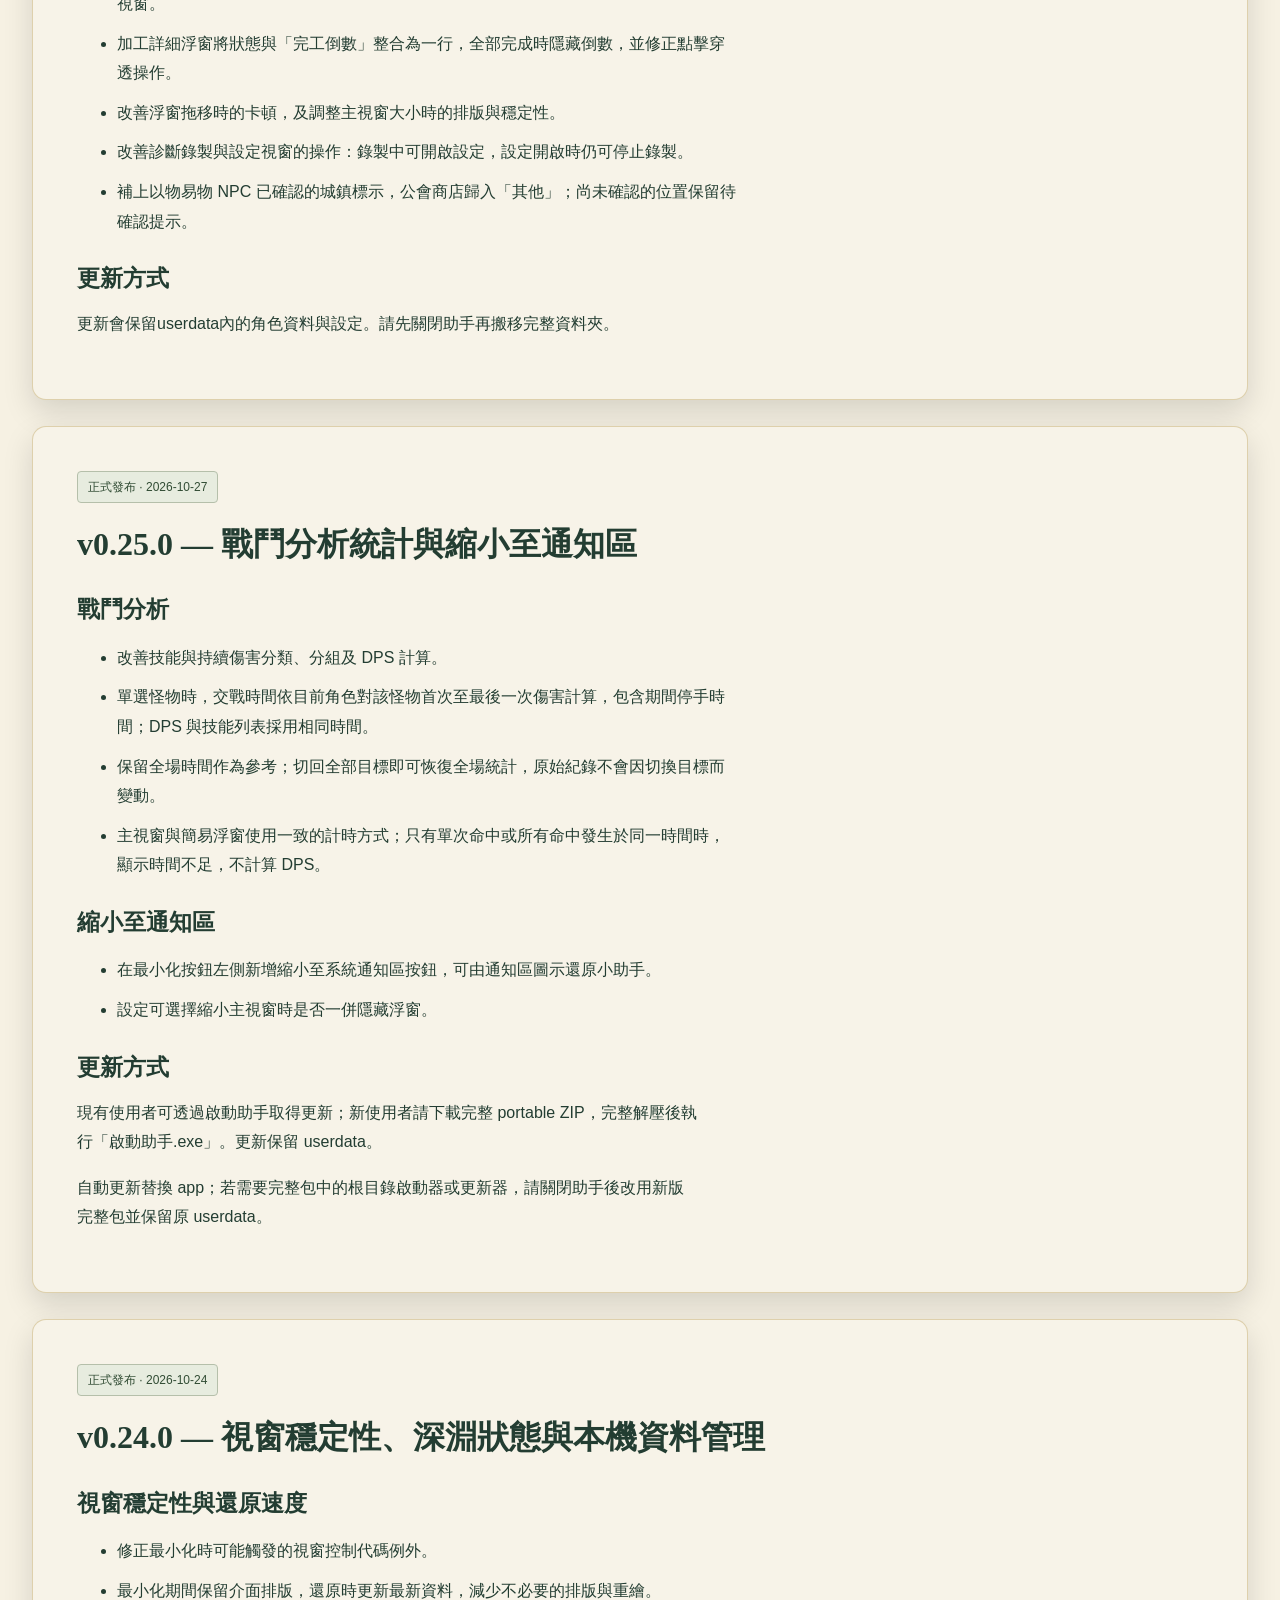
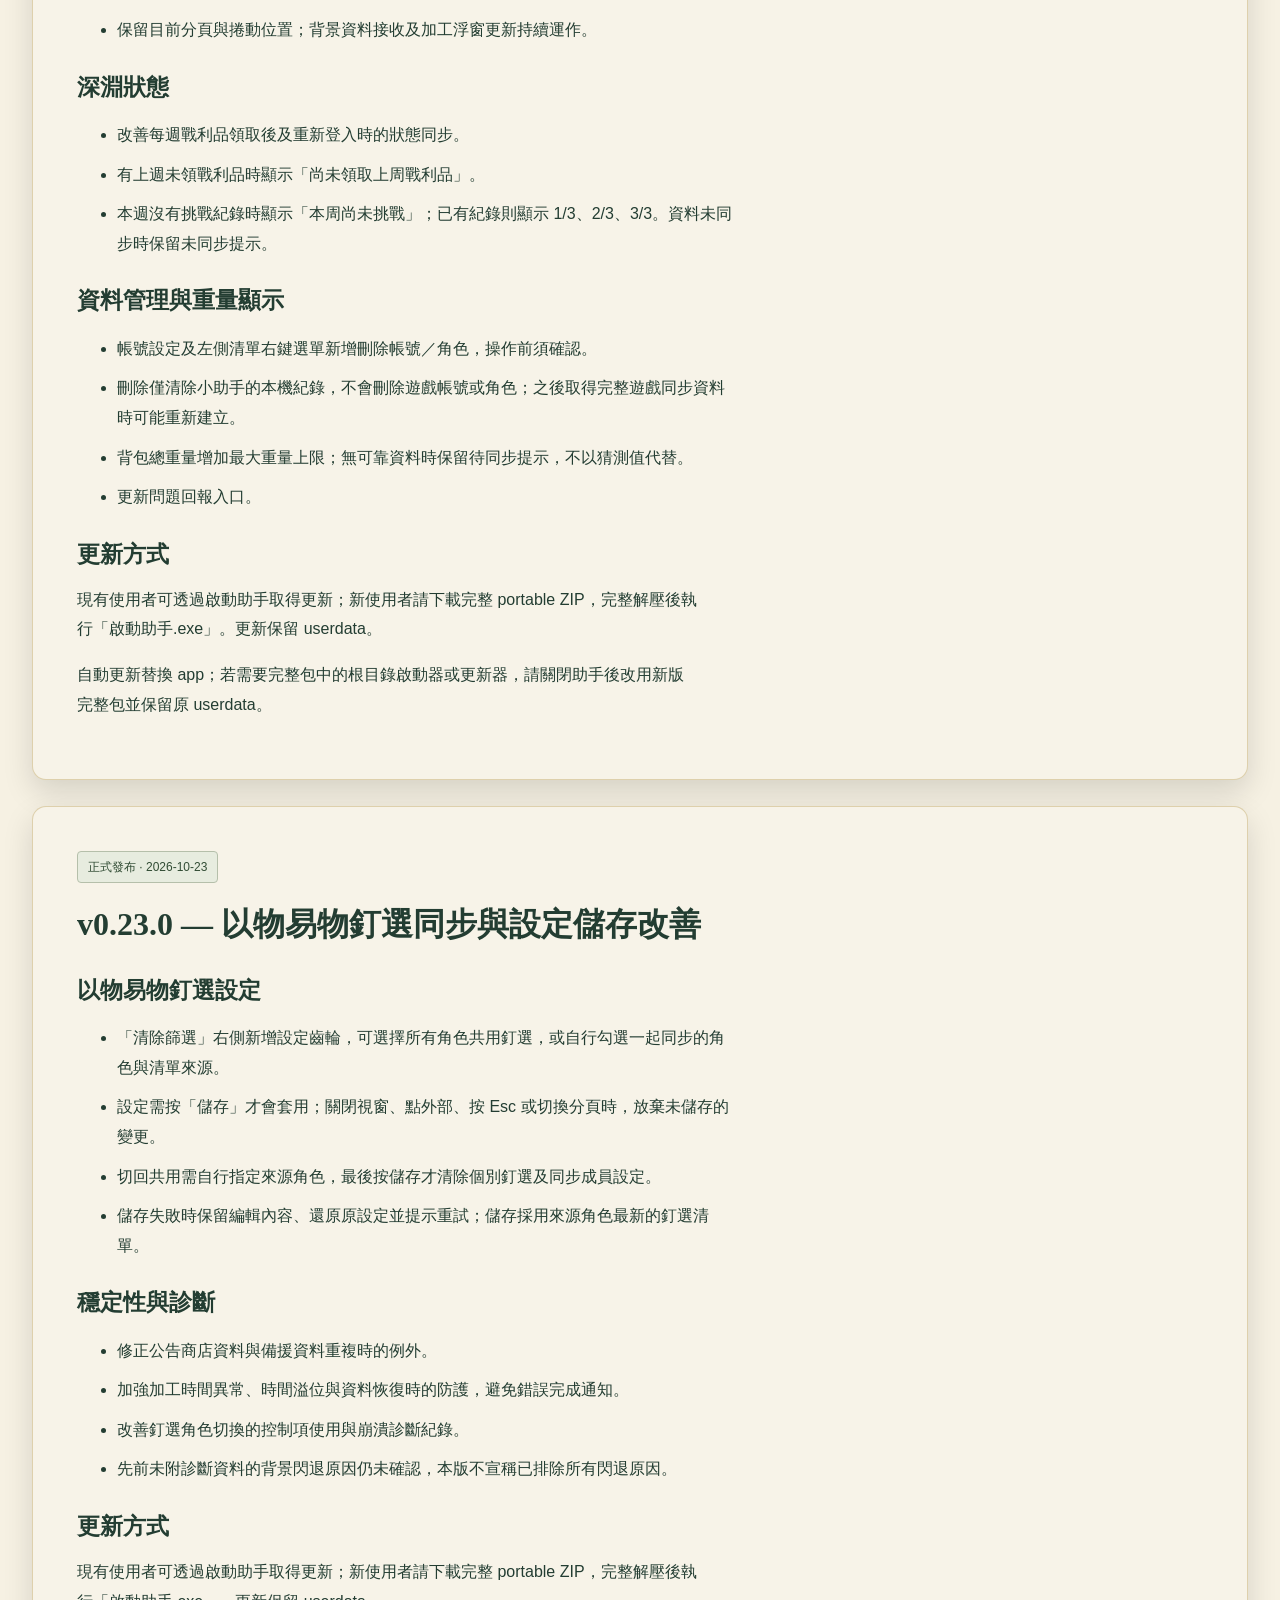
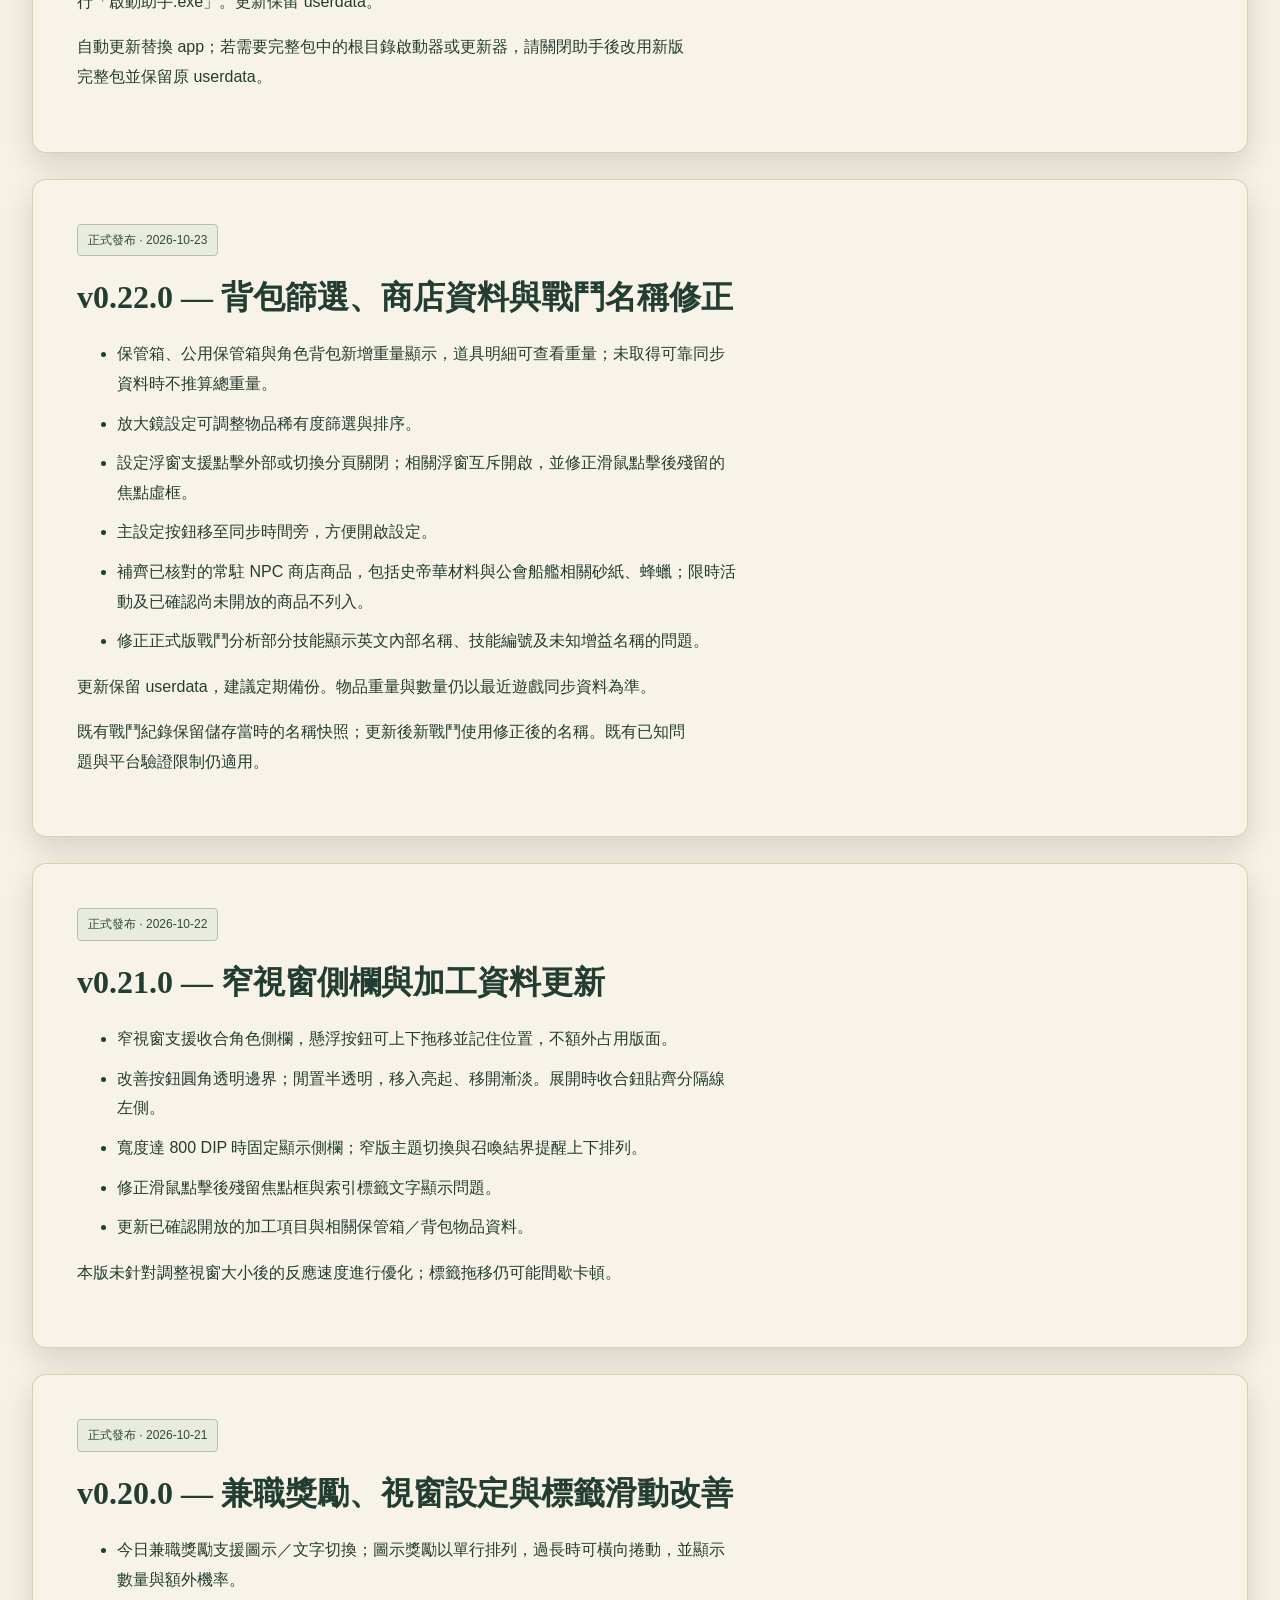
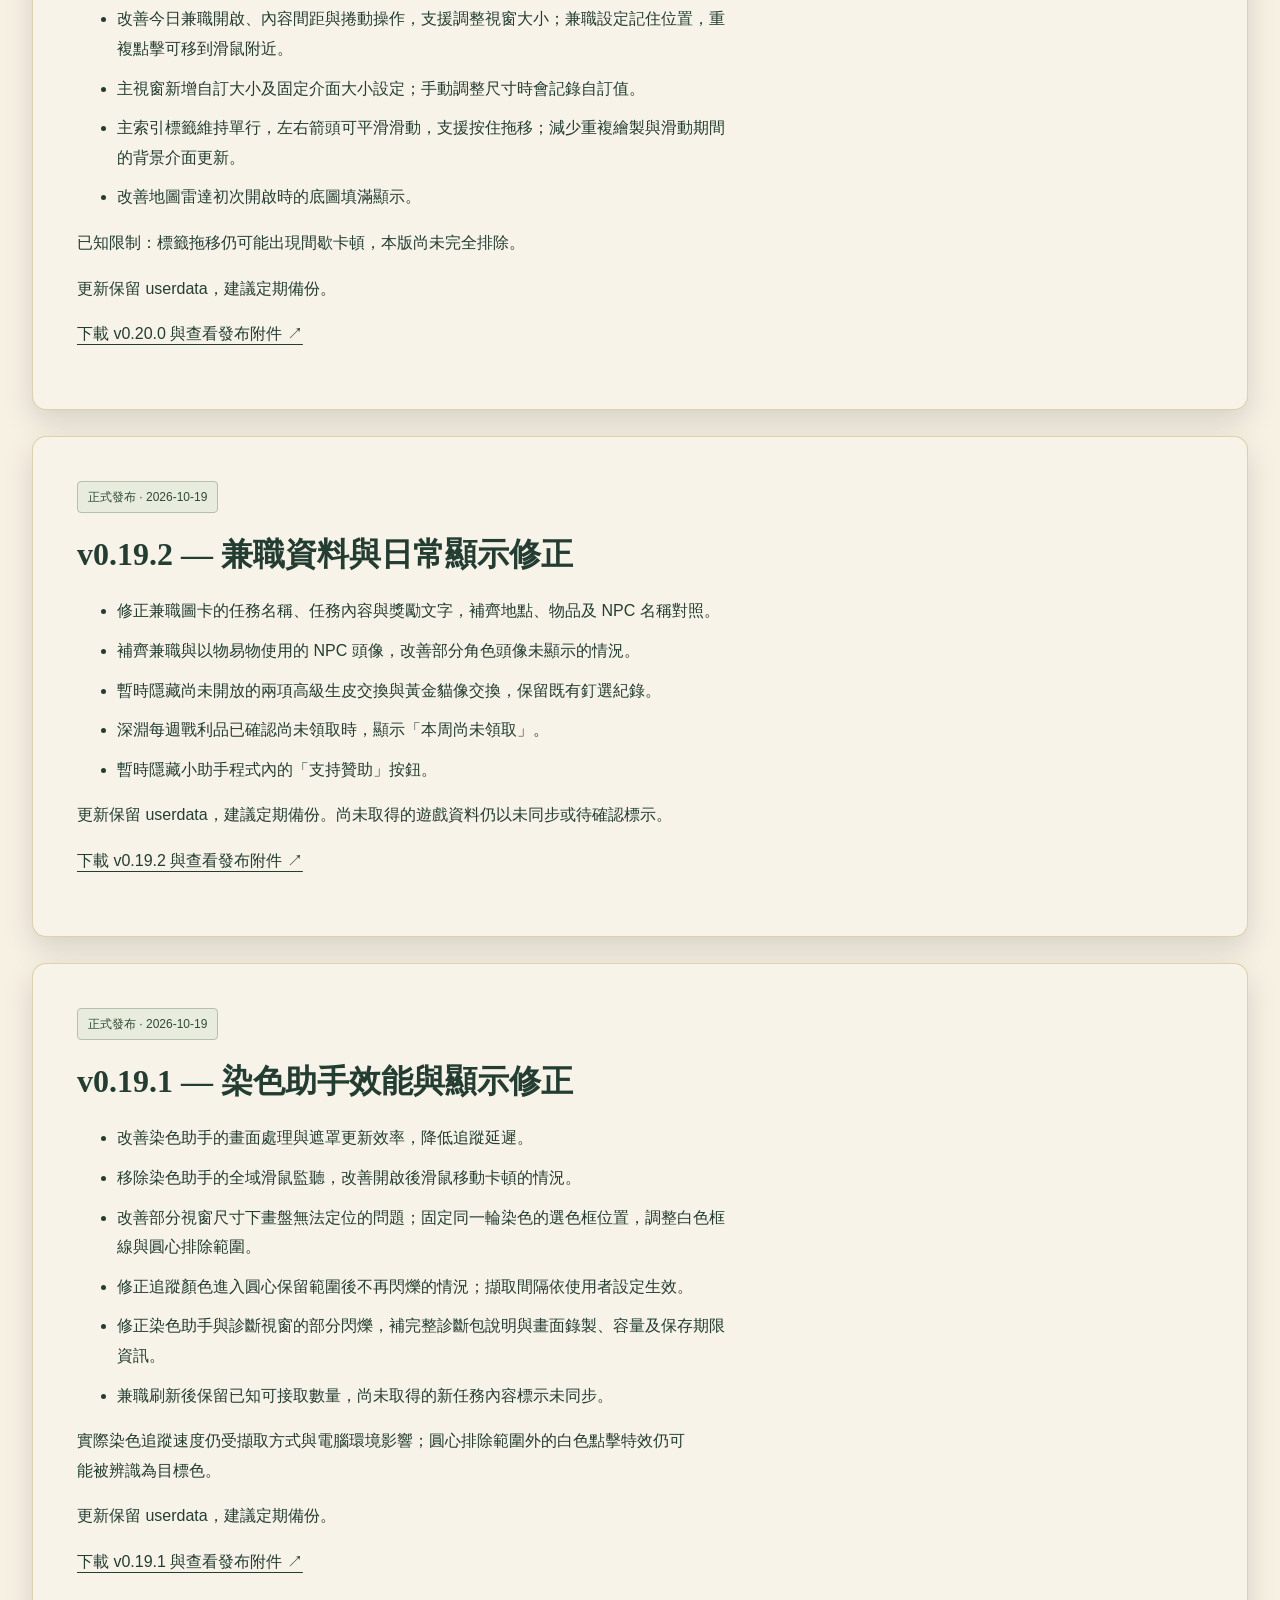
==== commit 197b9cb4: "Publish MMH v0.31.3 download and concise release notes" ====
--- a/public/changelog.html
+++ b/public/changelog.html
@@ -1,7 +1,9 @@
-<!doctype html><html lang="zh-Hant"><head><meta charset="utf-8"><meta name="viewport" content="width=device-width,initial-scale=1"><title>MMH 更新紀錄｜瑪奇 Mobile 小助手版本與下載</title><link rel="icon" href="./assets/mmh-logo.webp"><script>(()=>{const t=new URLSearchParams(location.search).get('theme')==='night'?'night':'day',w=innerWidth,s=w<=960?960:w<=1440?1440:w<=1920?1920:2560,l=document.createElement('link');l.rel='preload';l.as='image';l.type='image/avif';l.href='./assets/background/forest-panorama-'+t+'-'+s+'.avif';l.fetchPriority='high';document.head.append(l);})();</script><link rel="stylesheet" href="./style.css?v=images-4"><link rel="stylesheet" href="./header.css?v=images-4"><script defer src="./site-config.js?v=0.31.2"></script><script defer src="./site.js?v=images-4"></script><link rel="stylesheet" href="./panorama.css?v=images-4"><meta name="description" content="查看瑪奇 Mobile 小助手 MMH 的正式版本更新紀錄、功能改善與更新注意事項，下載資訊以已公開的 Windows 版本為準。"><link rel="canonical" href="https://milletian-mobile-helper.pages.dev/changelog.html"><meta property="og:type" content="website"><meta property="og:locale" content="zh_TW"><meta property="og:site_name" content="米列西安 Mobile 小助手 MMH"><meta property="og:title" content="MMH 更新紀錄｜瑪奇 Mobile 小助手版本與下載"><meta property="og:description" content="查看瑪奇 Mobile 小助手 MMH 的正式版本更新紀錄、功能改善與更新注意事項，下載資訊以已公開的 Windows 版本為準。"><meta property="og:url" content="https://milletian-mobile-helper.pages.dev/changelog.html"></head><body data-theme="day"><script>document.body.dataset.theme=new URLSearchParams(location.search).get("theme")==="night"?"night":"day";</script><a class="skip-link" href="#main">跳至主要內容</a><header class="site-header"><a class="site-brand" href="./index.html"><img src="./assets/mmh-logo.webp" width="38" height="38" alt=""><span data-name>米列西安 Mobile 小助手</span><small>Milletian Mobile Helper · MMH</small></a><button id="nav-toggle" class="site-theme nav-toggle" aria-expanded="false" aria-controls="main-nav" type="button">選單 ☰</button><nav id="main-nav" class="site-nav" aria-label="主要導覽"><a href="./index.html">首頁</a><a href="./guide.html">使用指南</a><a href="./changelog.html">更新紀錄</a><a href="./support.html">支持開發</a></nav><div class="header-actions"><button id="theme-toggle" class="site-theme" type="button" aria-pressed="false">切換月夜</button><a class="site-download" href="./index.html#download">下載 MMH ↗</a></div></header><div class="panorama-stage"><div class="panorama-banner" aria-hidden="true"></div><main id="main" class="site-main">+<!doctype html><html lang="zh-Hant"><head><meta charset="utf-8"><meta name="viewport" content="width=device-width,initial-scale=1"><title>MMH 更新紀錄｜瑪奇 Mobile 小助手版本與下載</title><link rel="icon" href="./assets/mmh-logo.webp"><script>(()=>{const t=new URLSearchParams(location.search).get('theme')==='night'?'night':'day',w=innerWidth,s=w<=960?960:w<=1440?1440:w<=1920?1920:2560,l=document.createElement('link');l.rel='preload';l.as='image';l.type='image/avif';l.href='./assets/background/forest-panorama-'+t+'-'+s+'.avif';l.fetchPriority='high';document.head.append(l);})();</script><link rel="stylesheet" href="./style.css?v=images-4"><link rel="stylesheet" href="./header.css?v=images-4"><script defer src="./site-config.js?v=0.31.3"></script><script defer src="./site.js?v=images-4"></script><link rel="stylesheet" href="./panorama.css?v=images-4"><meta name="description" content="查看瑪奇 Mobile 小助手 MMH 的正式版本更新紀錄、功能改善與更新注意事項，下載資訊以已公開的 Windows 版本為準。"><link rel="canonical" href="https://milletian-mobile-helper.pages.dev/changelog.html"><meta property="og:type" content="website"><meta property="og:locale" content="zh_TW"><meta property="og:site_name" content="米列西安 Mobile 小助手 MMH"><meta property="og:title" content="MMH 更新紀錄｜瑪奇 Mobile 小助手版本與下載"><meta property="og:description" content="查看瑪奇 Mobile 小助手 MMH 的正式版本更新紀錄、功能改善與更新注意事項，下載資訊以已公開的 Windows 版本為準。"><meta property="og:url" content="https://milletian-mobile-helper.pages.dev/changelog.html"></head><body data-theme="day"><script>document.body.dataset.theme=new URLSearchParams(location.search).get("theme")==="night"?"night":"day";</script><a class="skip-link" href="#main">跳至主要內容</a><header class="site-header"><a class="site-brand" href="./index.html"><img src="./assets/mmh-logo.webp" width="38" height="38" alt=""><span data-name>米列西安 Mobile 小助手</span><small>Milletian Mobile Helper · MMH</small></a><button id="nav-toggle" class="site-theme nav-toggle" aria-expanded="false" aria-controls="main-nav" type="button">選單 ☰</button><nav id="main-nav" class="site-nav" aria-label="主要導覽"><a href="./index.html">首頁</a><a href="./guide.html">使用指南</a><a href="./changelog.html">更新紀錄</a><a href="./support.html">支持開發</a></nav><div class="header-actions"><button id="theme-toggle" class="site-theme" type="button" aria-pressed="false">切換月夜</button><a class="site-download" href="./index.html#download">下載 MMH ↗</a></div></header><div class="panorama-stage"><div class="panorama-banner" aria-hidden="true"></div><main id="main" class="site-main"> 
-<section class="paper section"><p class="eyebrow">CHANGELOG / 更新手札</p><h1>更新紀錄</h1><p class="lead">查看各版本的功能、修正與使用注意事項。</p><nav class="local-nav" aria-label="版本導覽"><a href="#v0312">v0.31.2</a><a href="#v0311">v0.31.1 過渡提示</a><a href="#v0310">v0.31.0</a><a href="#v0300">v0.30.0</a><a href="#v0291">v0.29.1</a><a href="#v0290">v0.29.0</a><a href="#v0280">v0.28.0</a><a href="#v0271">v0.27.1</a><a href="#v0270">v0.27.0</a><a href="#v0261">v0.26.1</a><a href="#v0260">v0.26.0</a><a href="#v0250">v0.25.0</a><a href="#v0240">v0.24.0</a><a href="#v0230">v0.23.0</a><a href="#v0220">v0.22.0</a><a href="#v0210">v0.21.0</a><a href="#v0200">v0.20.0</a><a href="#v0192">v0.19.2</a><a href="#v0191">v0.19.1</a><a href="#v0190">v0.19.0</a><a href="#v0181">v0.18.1</a><a href="#v0180">v0.18.0</a><a href="#v0171">v0.17.1</a><a href="#v0170">v0.17.0</a><a href="#v0161">v0.16.1</a><a href="#v0160">v0.16.0</a><a href="#v0151">v0.15.1</a><a href="#v0150">v0.15.0</a><a href="#v0142">v0.14.2</a><a href="#v0130">v0.13.0</a><a href="#v0120">v0.12.0</a><a href="#v0110">v0.11.0</a><a href="#v0101">v0.10.1</a><a href="#v0100">v0.10.0</a><a href="#v090">v0.9.0</a><a href="#v080">v0.8.0</a><a href="#known-issues">已知問題</a></nav></section>+<section class="paper section"><p class="eyebrow">CHANGELOG / 更新手札</p><h1>更新紀錄</h1><p class="lead">查看各版本的功能、修正與使用注意事項。</p><nav class="local-nav" aria-label="版本導覽"><a href="#v0313">v0.31.3</a><a href="#v0312">v0.31.2</a><a href="#v0311">v0.31.1 過渡提示</a><a href="#v0310">v0.31.0</a><a href="#v0300">v0.30.0</a><a href="#v0291">v0.29.1</a><a href="#v0290">v0.29.0</a><a href="#v0280">v0.28.0</a><a href="#v0271">v0.27.1</a><a href="#v0270">v0.27.0</a><a href="#v0261">v0.26.1</a><a href="#v0260">v0.26.0</a><a href="#v0250">v0.25.0</a><a href="#v0240">v0.24.0</a><a href="#v0230">v0.23.0</a><a href="#v0220">v0.22.0</a><a href="#v0210">v0.21.0</a><a href="#v0200">v0.20.0</a><a href="#v0192">v0.19.2</a><a href="#v0191">v0.19.1</a><a href="#v0190">v0.19.0</a><a href="#v0181">v0.18.1</a><a href="#v0180">v0.18.0</a><a href="#v0171">v0.17.1</a><a href="#v0170">v0.17.0</a><a href="#v0161">v0.16.1</a><a href="#v0160">v0.16.0</a><a href="#v0151">v0.15.1</a><a href="#v0150">v0.15.0</a><a href="#v0142">v0.14.2</a><a href="#v0130">v0.13.0</a><a href="#v0120">v0.12.0</a><a href="#v0110">v0.11.0</a><a href="#v0101">v0.10.1</a><a href="#v0100">v0.10.0</a><a href="#v090">v0.9.0</a><a href="#v080">v0.8.0</a><a href="#known-issues">已知問題</a></nav></section> 
+<section id="v0313" class="paper section prose"><span class="badge">正式發布 · 2026-11-17</span><h2>v0.31.3 — WPF 介面與操作改善</h2><ul><li>介面更新為 WPF，改善頁面與角色切換的操作順暢度。</li><li>保留既有 userdata 資料格式；手動搬移時請先備份。</li><li>本版驗證以 Windows 10 為範圍，Windows 11 尚待實機驗證。</li></ul><p><a href="https://github.com/Nigeeeee/mabi-assistant-website/releases/tag/v0.31.3">下載 v0.31.3 與查看發布附件 ↗</a> · <a href="./guide.html#v0313-guide">安裝與資料搬移 →</a></p></section>
+
 <section id="v0312" class="paper section prose"><span class="badge">正式發布 · 2026-11-12</span><h2>v0.31.2 — 完整包手動更新與擷取調整</h2><p>本次請重新下載完整包，勿使用舊版僅替換 app 的更新方式。</p><h3>更新內容</h3><ul><li>主程式、啟動器與更新元件改用內含 .NET 10 的完整版本，不需另外安裝 .NET。</li><li>改善受保護版本的初始化與執行相容性。</li><li>調整接收與回應設定。</li><li>修正畫面擷取元件閒置時未正常退出，以及快取誤寫入程式目錄的問題。</li></ul><h3>從 v0.31.1 過渡版、v0.31.0 或更舊版本搬移</h3><ol><li>下載 MMH-0.31.2-portable-win-x64.zip，完整解壓縮到新的資料夾。</li><li>正常關閉原本的小助手與浮窗，備份舊資料夾內的完整 userdata。</li><li>將舊 userdata 複製到新版根目錄，保留資料夾內所有內容；不要以新版的空資料夾覆蓋舊資料。</li><li>執行新版根目錄的「啟動助手.exe」，確認角色、物品與設定保留後再整理舊程式。</li></ol><p>若要保留診斷匯出檔，也請搬移與 userdata 並列的 diagnostics 資料夾。</p><p>完整包與說明：https://github.com/Nigeeeee/mabi-assistant-website/releases/tag/v0.31.2</p><h3>注意事項</h3><ul><li>首次偵測遊戲仍需要 Npcap；已安裝者不需因本次 .NET 升級重裝。</li><li>已完成本批 Win11 啟動、資料保留與更新恢復的限定範圍驗證；不代表所有 DPI、視窗操作及遊戲情境均已驗證。</li><li>本版未加 Authenticode 程式碼簽章，不保證消除 SmartScreen／防毒警告，亦未確認可解決遊戲 ERROR 88。</li></ul></section> 
 <section id="v0311" class="paper section prose"><span class="badge">相容性過渡版 · 2026-11-12</span><h2>v0.31.1 — 相容性過渡版</h2><p>本版僅提供完整新版的下載與資料搬移說明，不再進入舊主介面。</p><p>0.31.2 起使用新的啟動元件與內含 .NET 10 的執行環境，需要重新下載完整包；不需另外安裝 .NET。</p><p>更新至本過渡版後，按「下載完整新版」開啟官方下載頁。按「結束」或關閉視窗會結束程式；完成新版搬移後即可繼續使用小助手。</p><h3>搬移步驟</h3><ol><li>將完整新版解壓縮到新的資料夾。</li><li>正常關閉舊小助手與浮窗，備份完整 userdata。</li><li>將舊 userdata 複製到新版根目錄。</li><li>執行新版根目錄「啟動助手.exe」，確認角色與設定。</li></ol><p>請勿只覆蓋 app，或以新版的空 userdata 覆蓋舊資料。</p><p>官方下載頁：https://milletian-mobile-helper.pages.dev/#download</p></section>
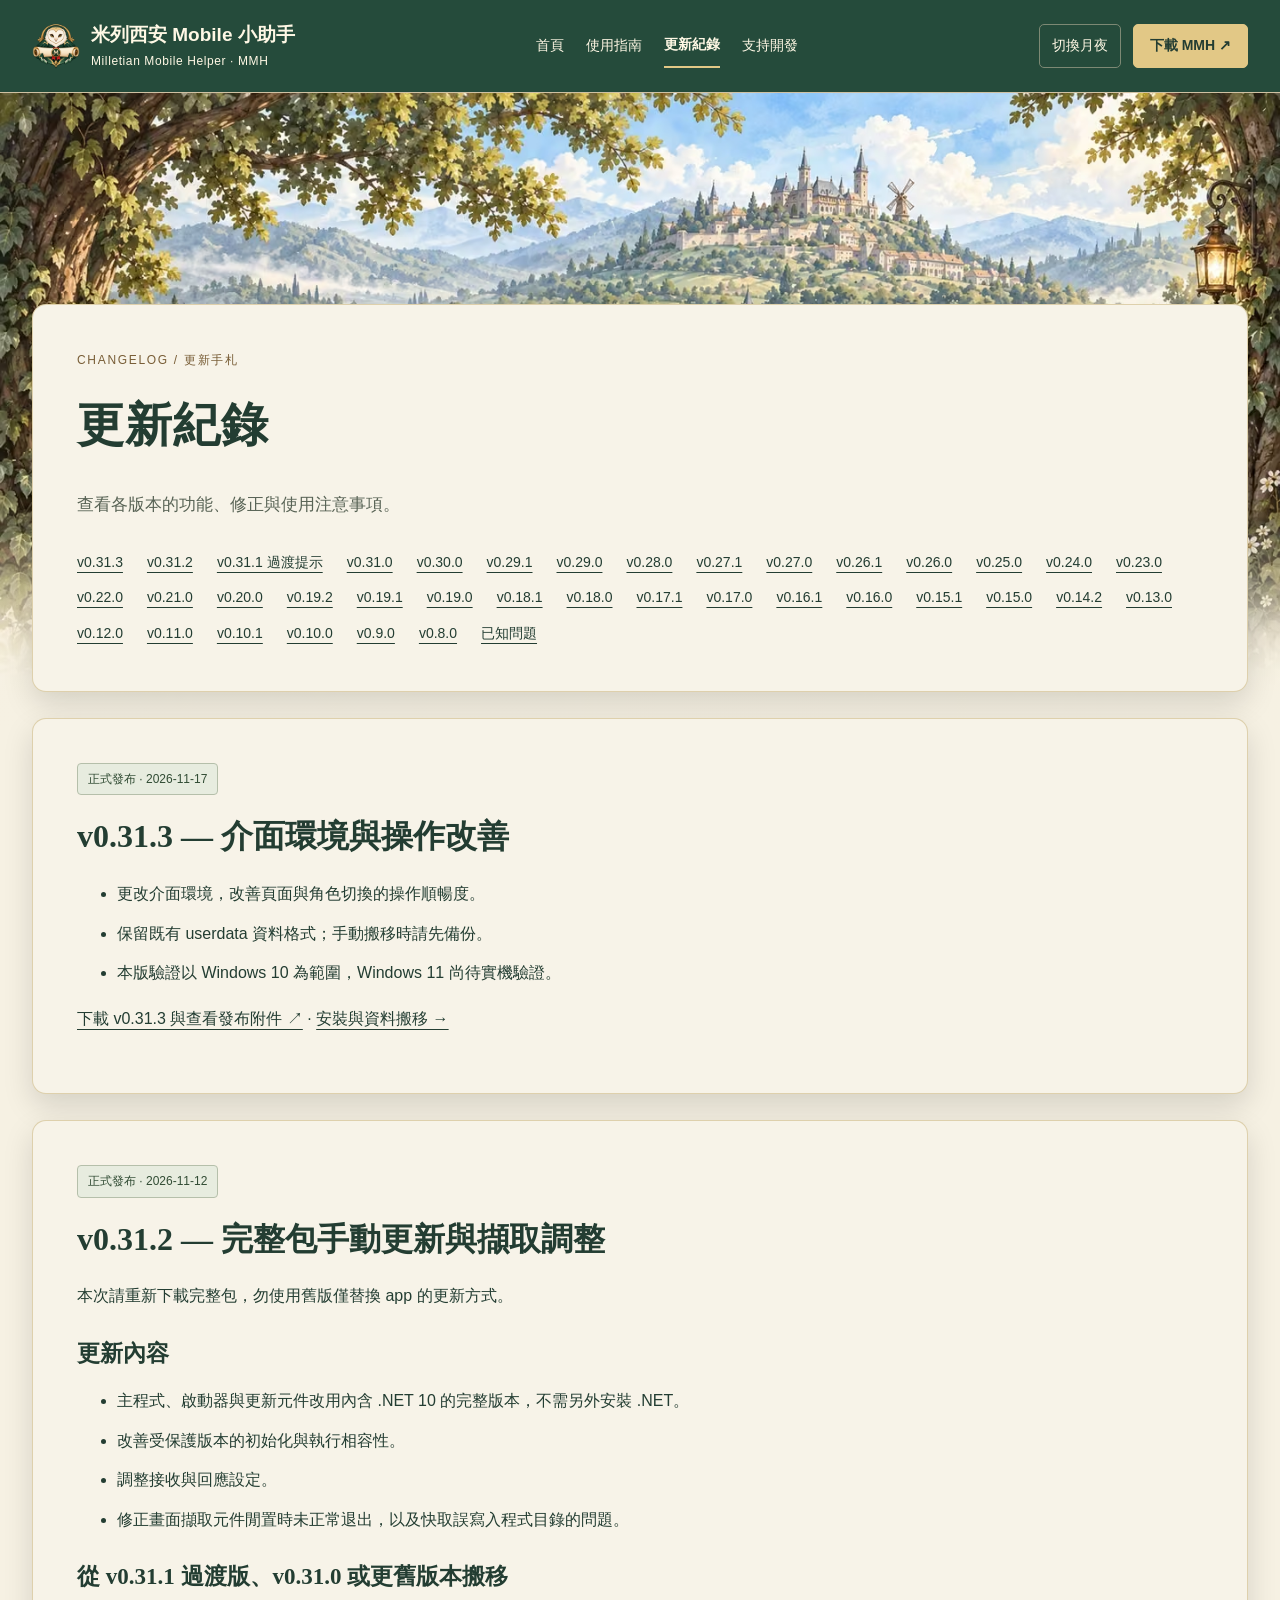
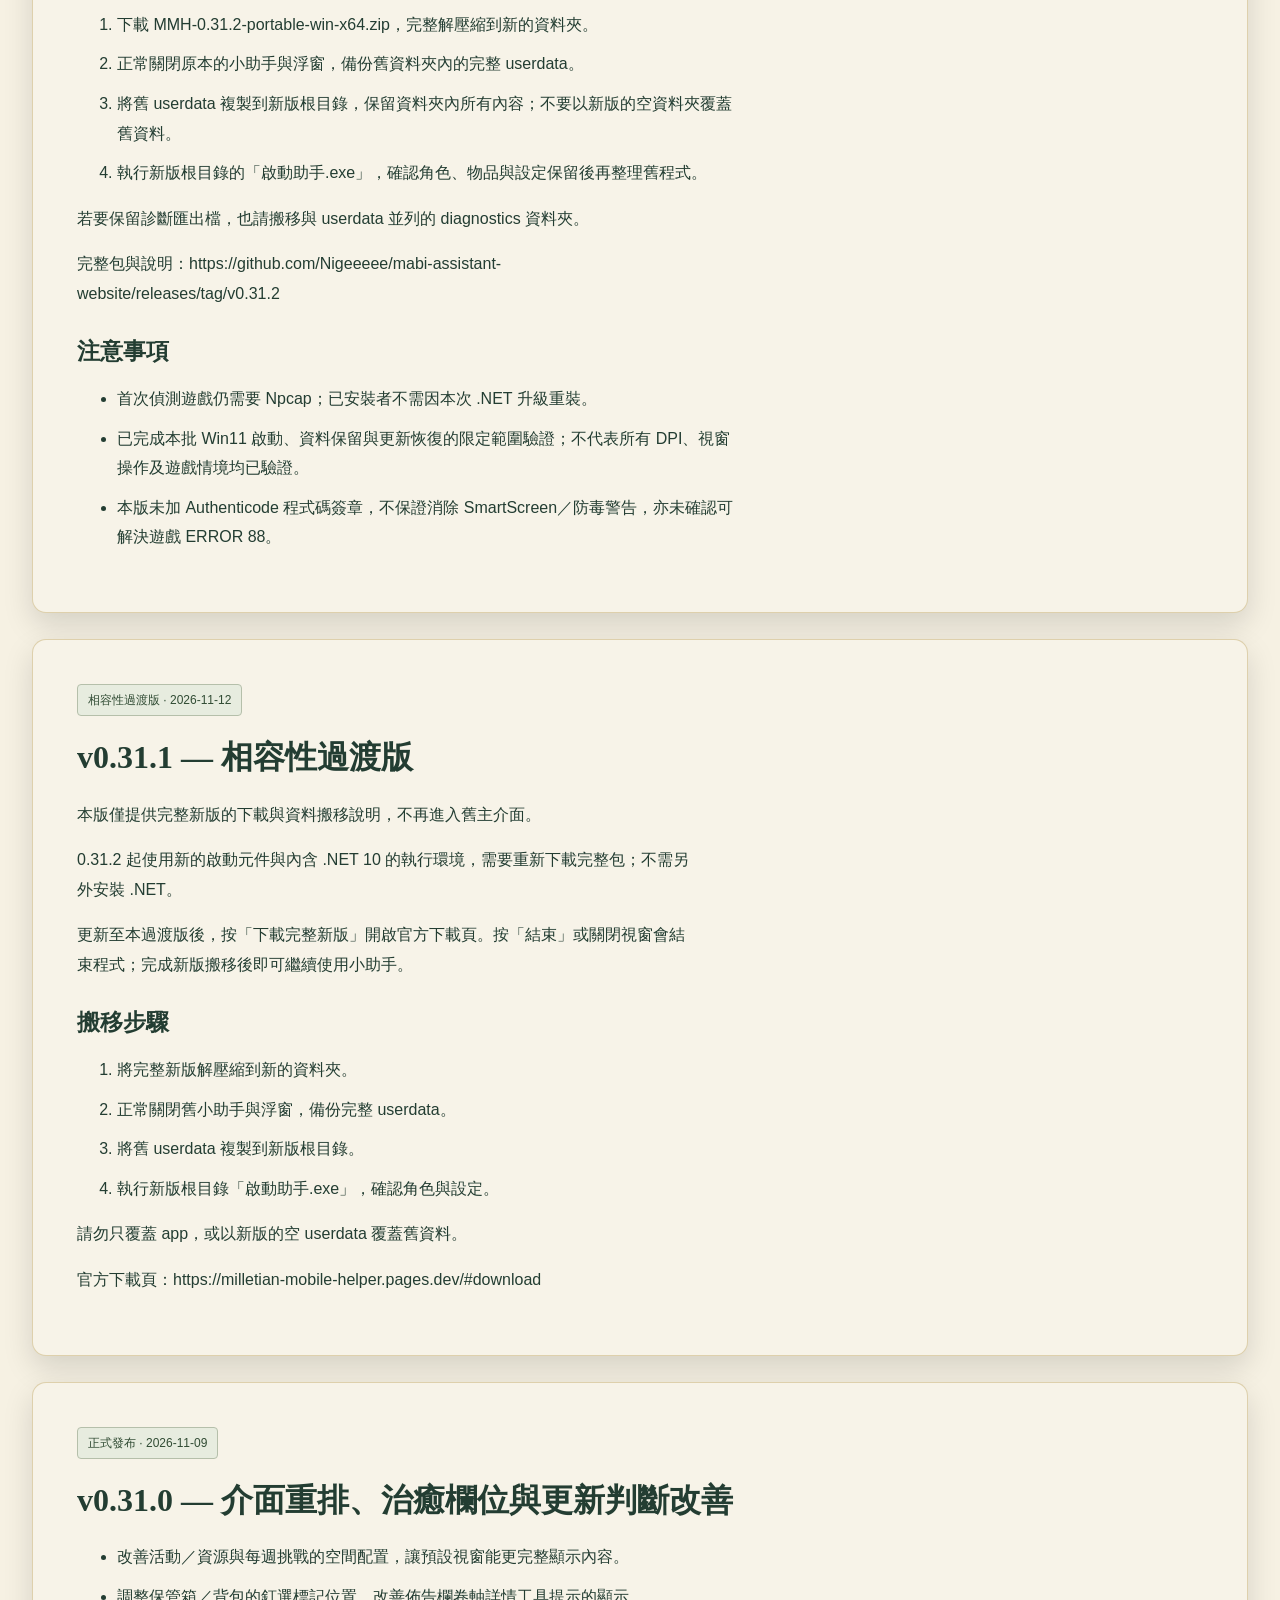
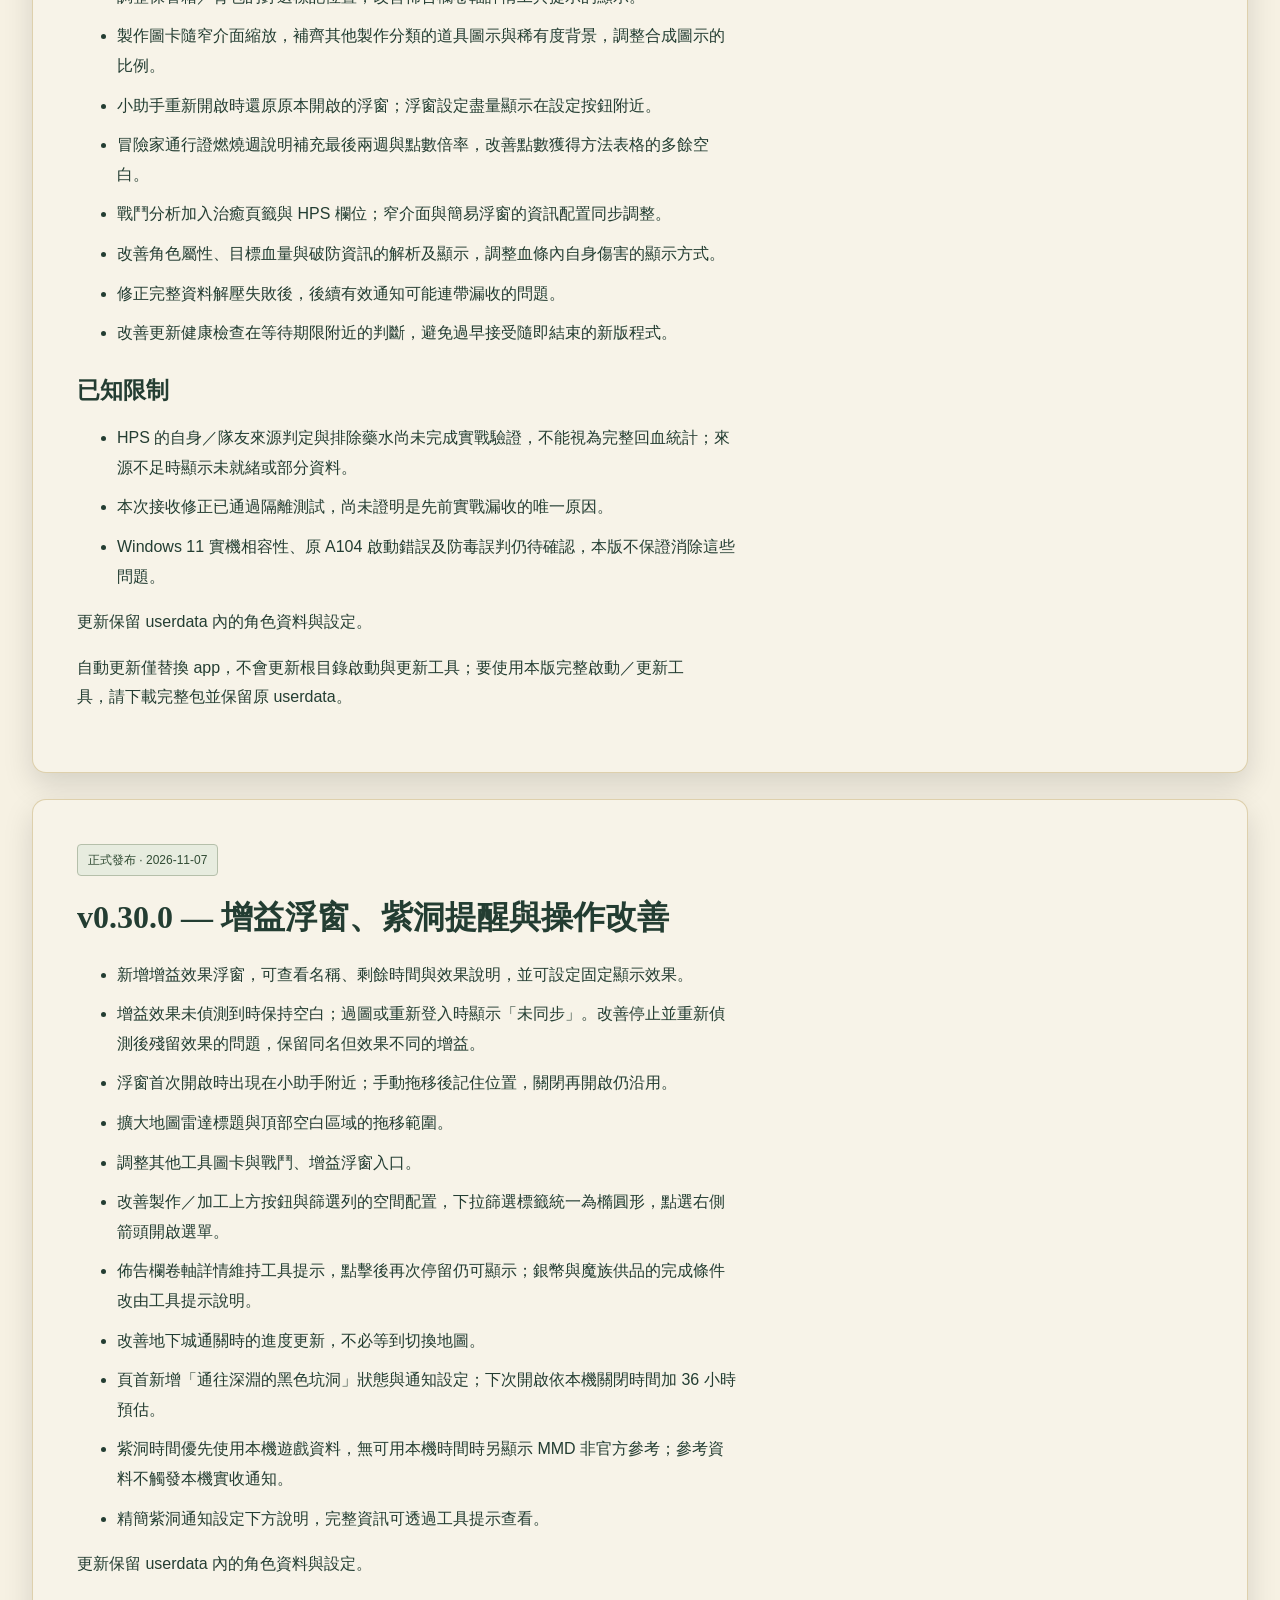
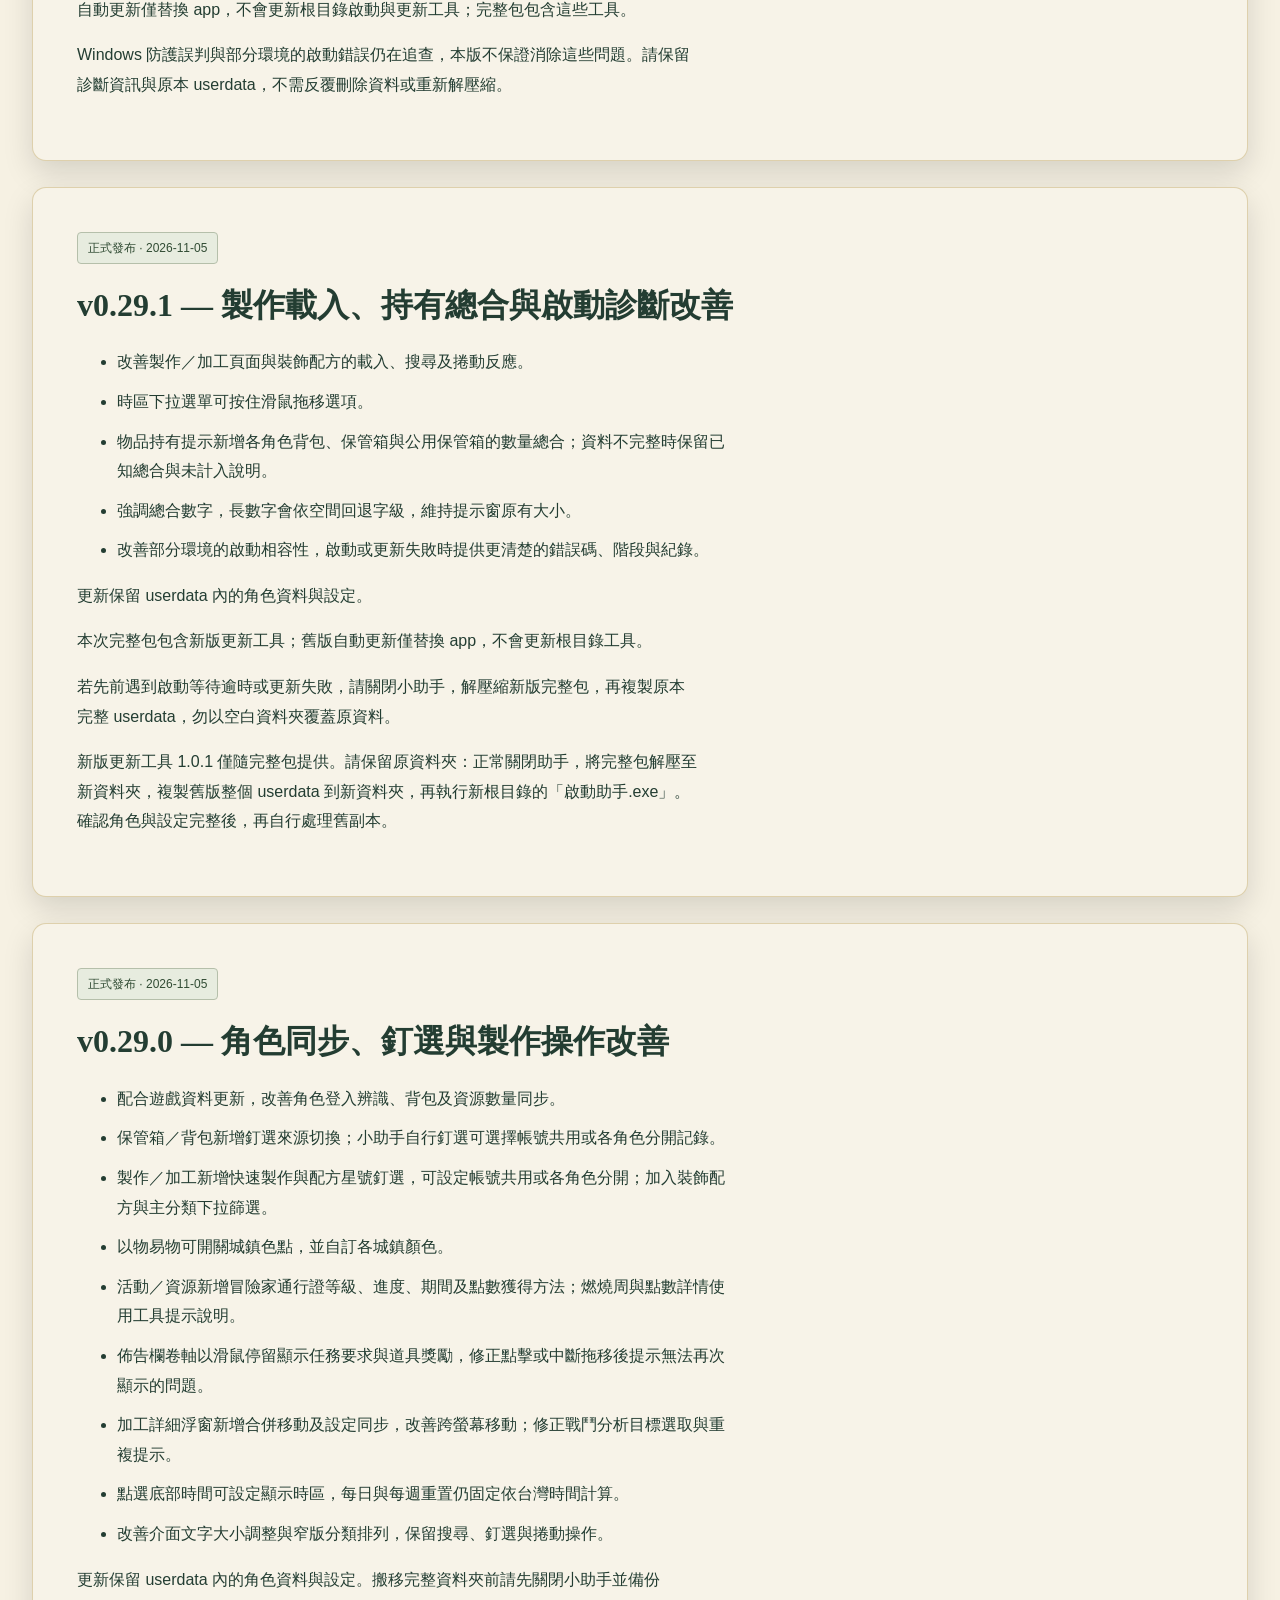
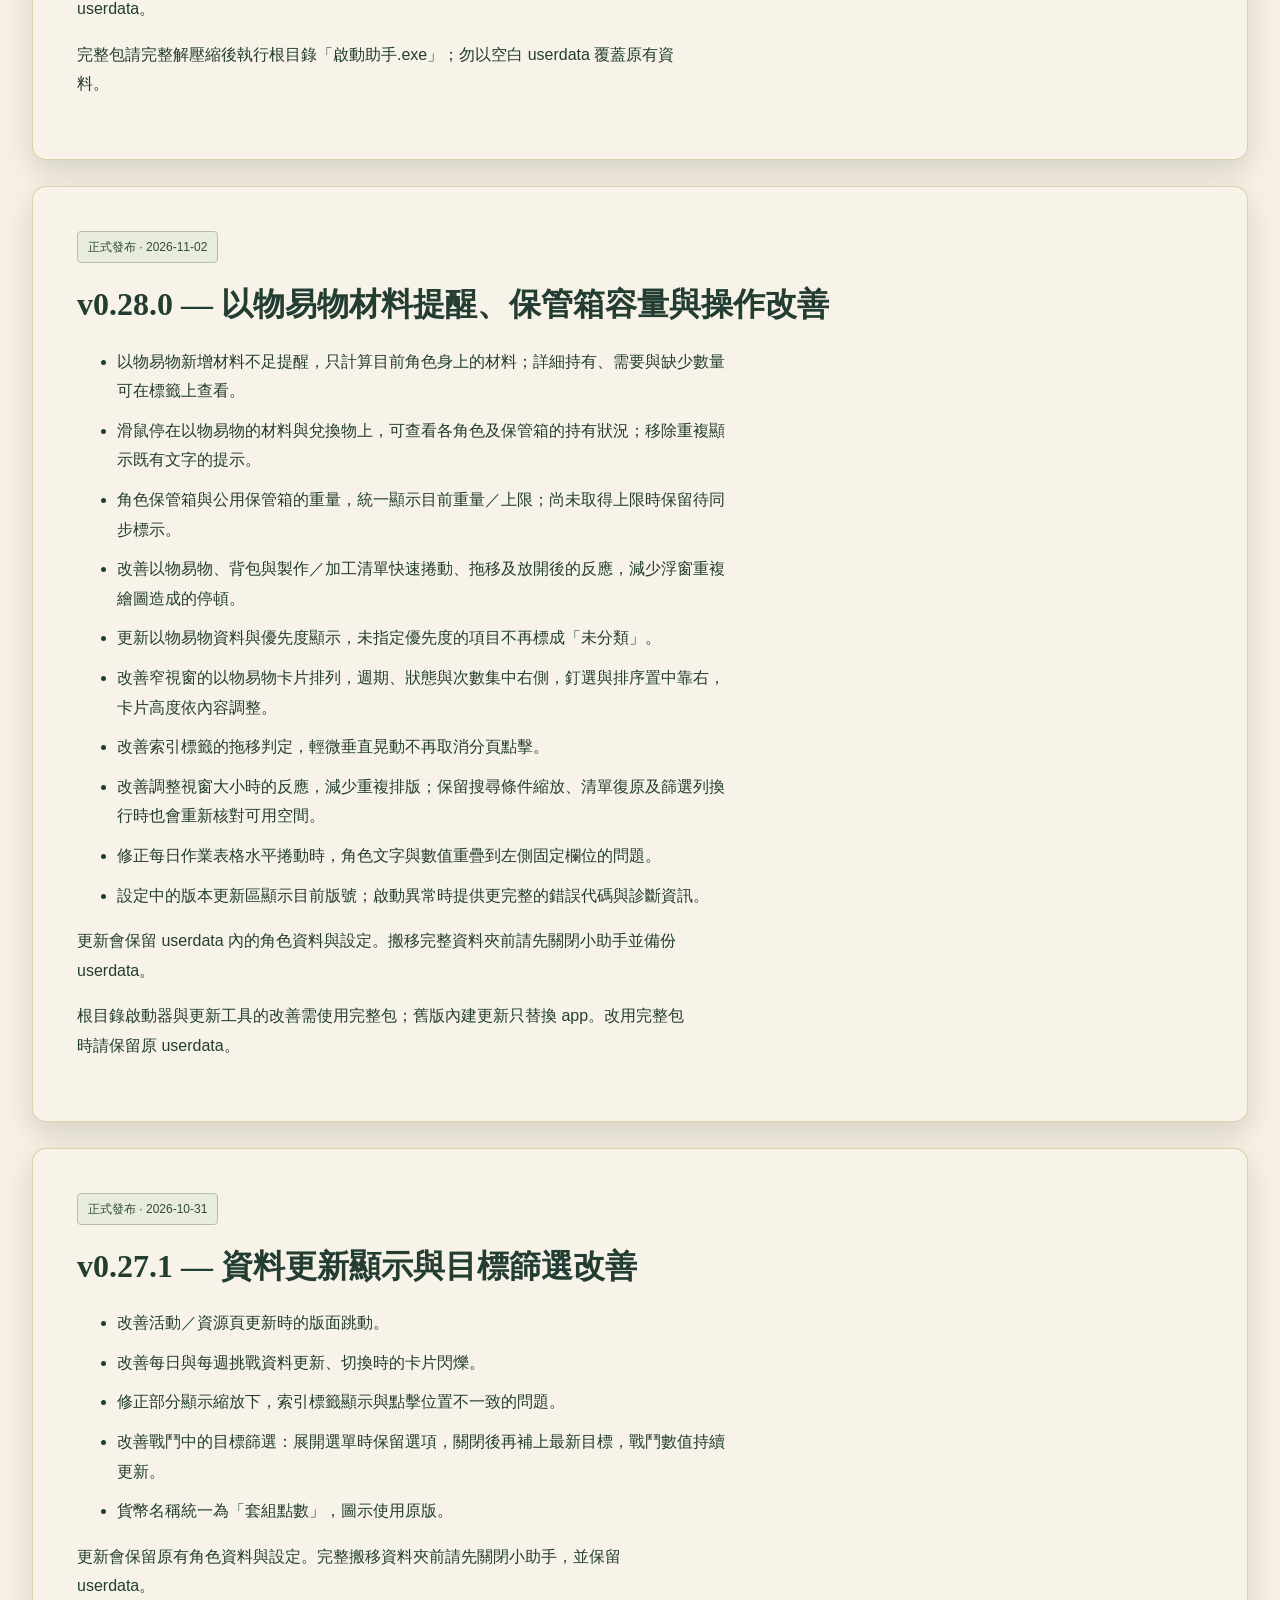
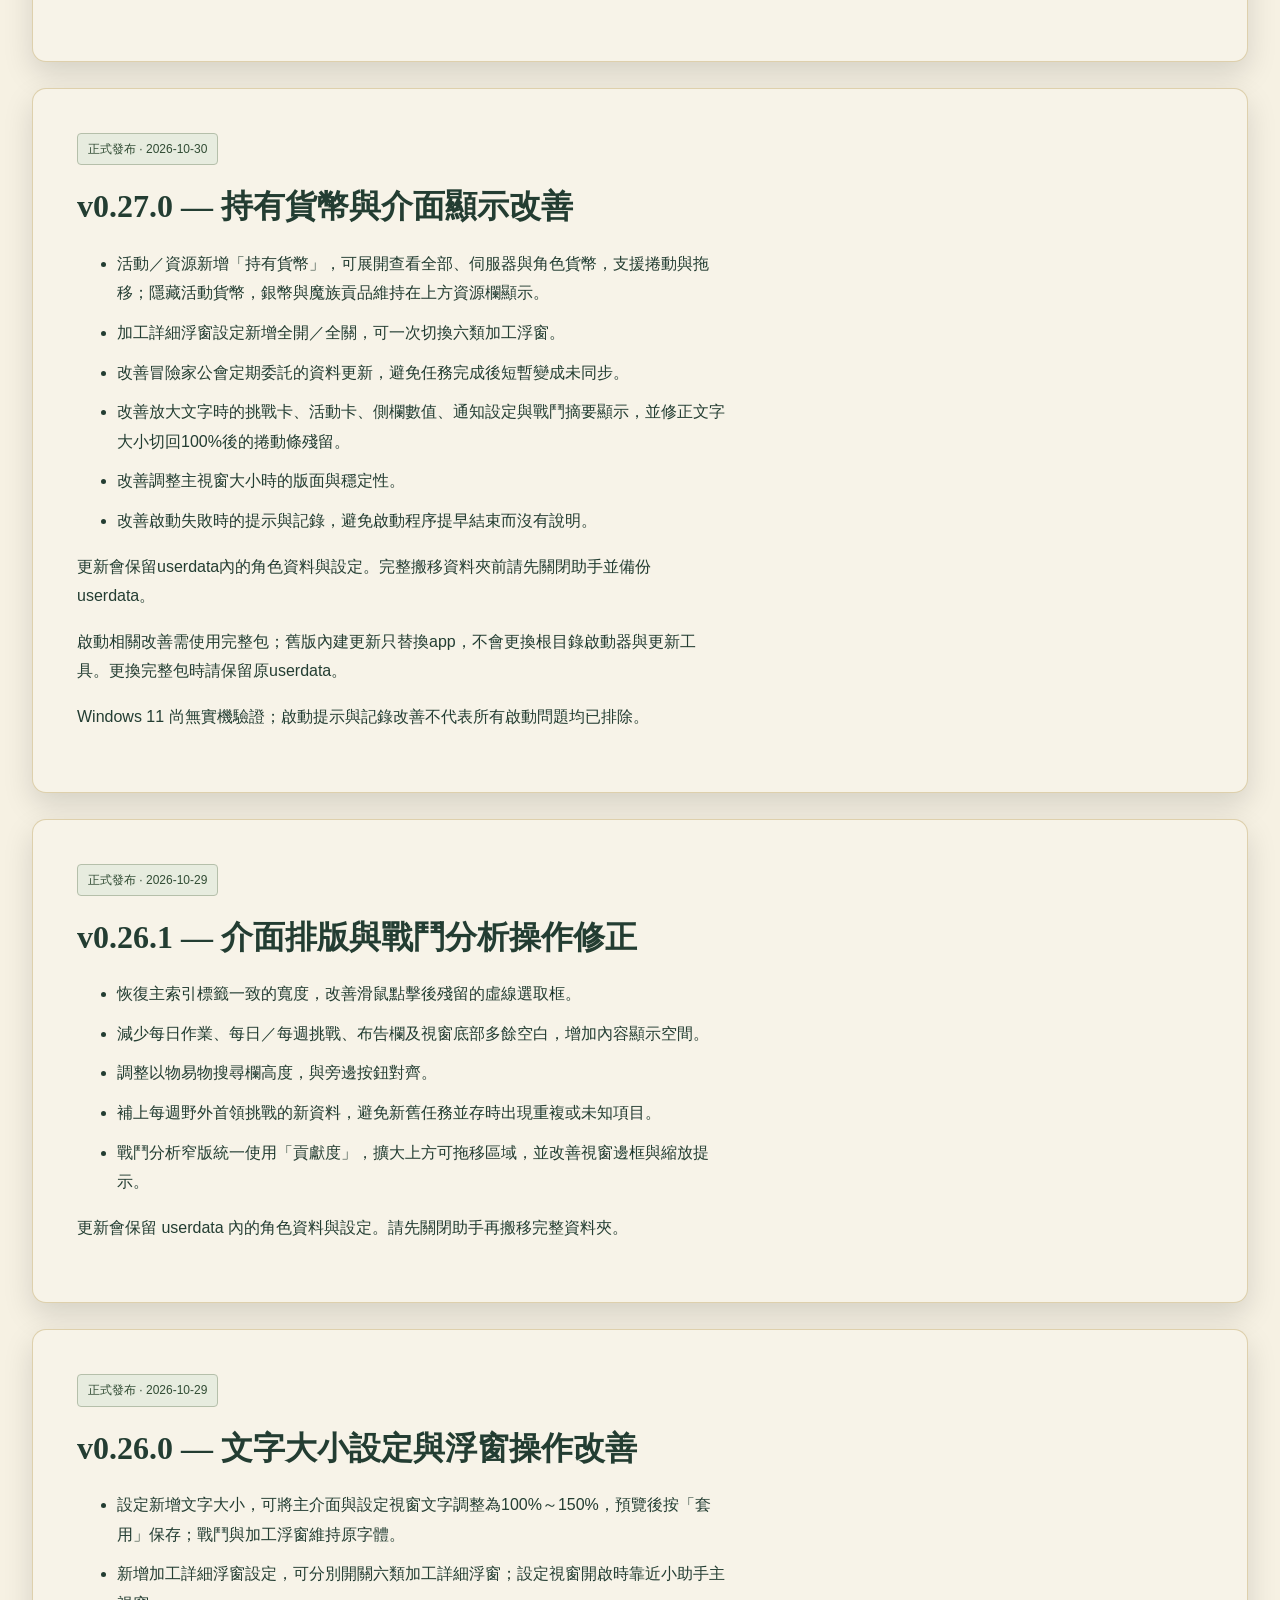
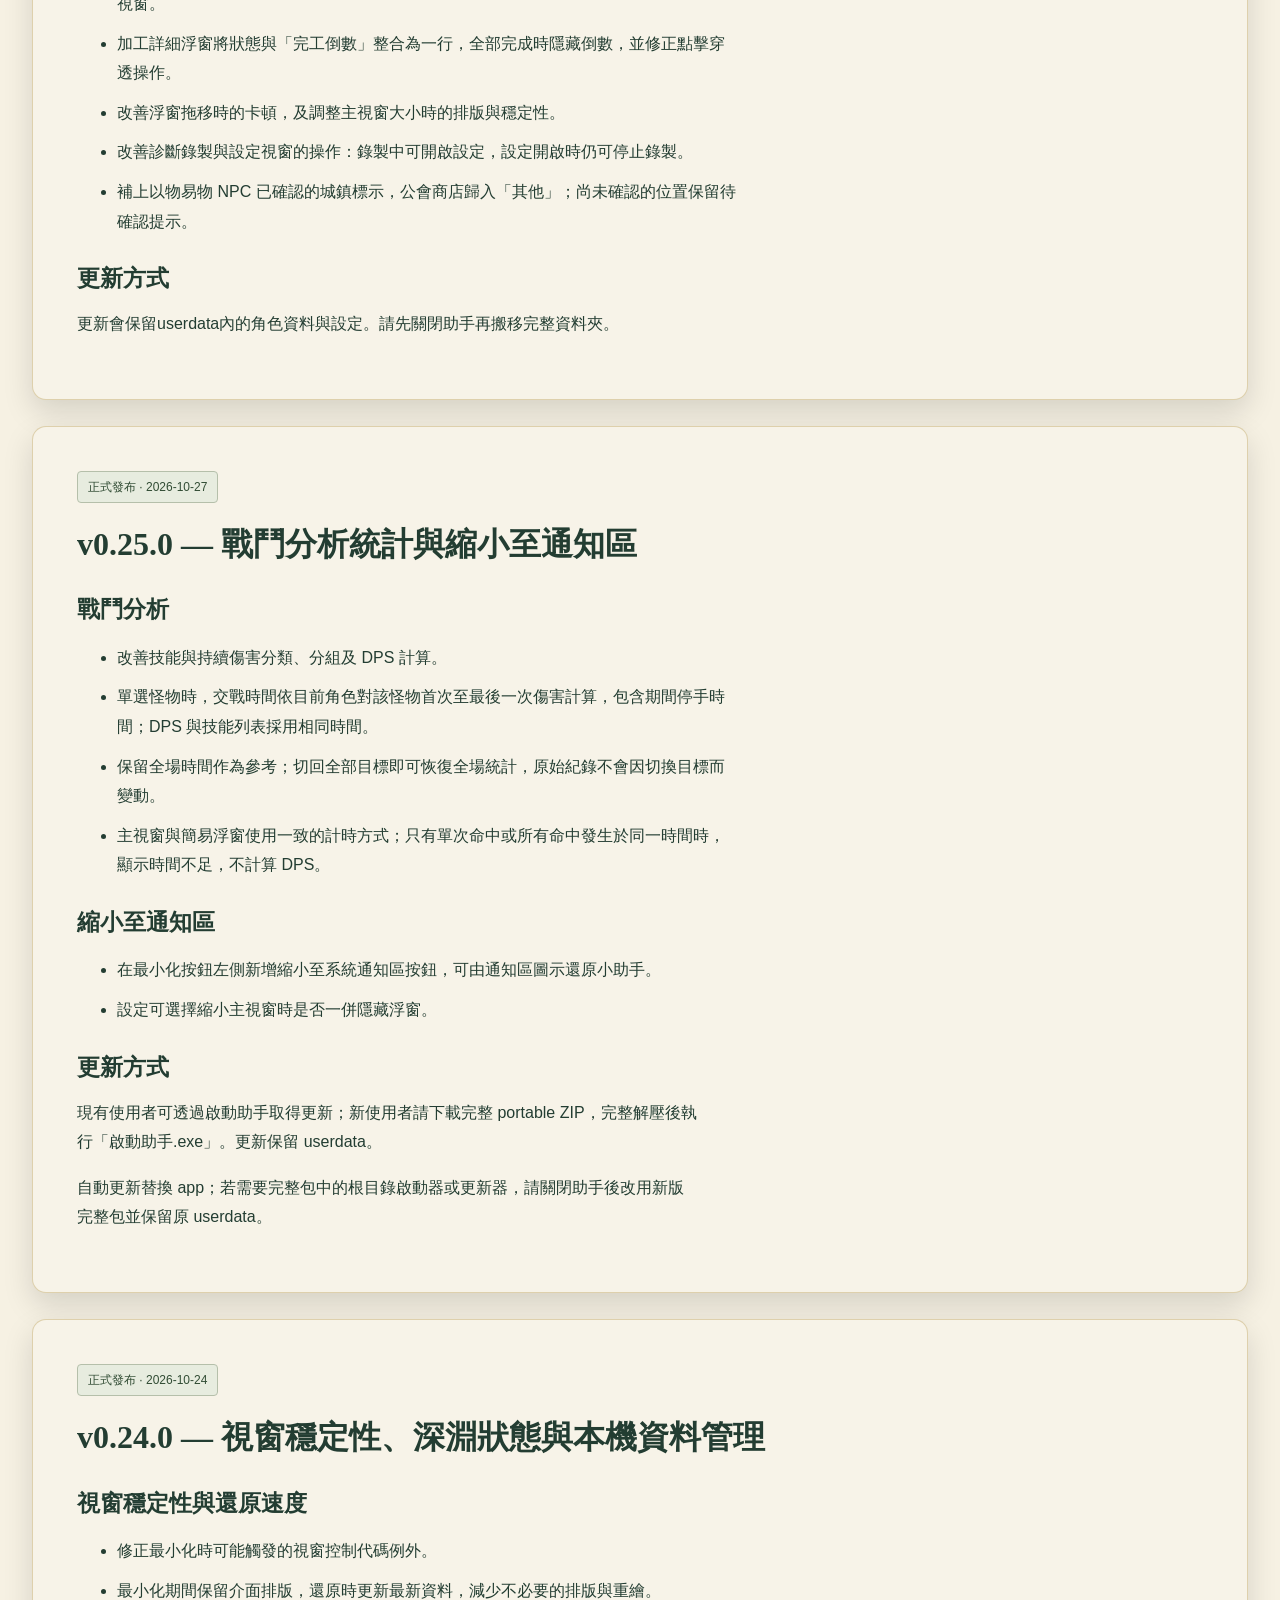
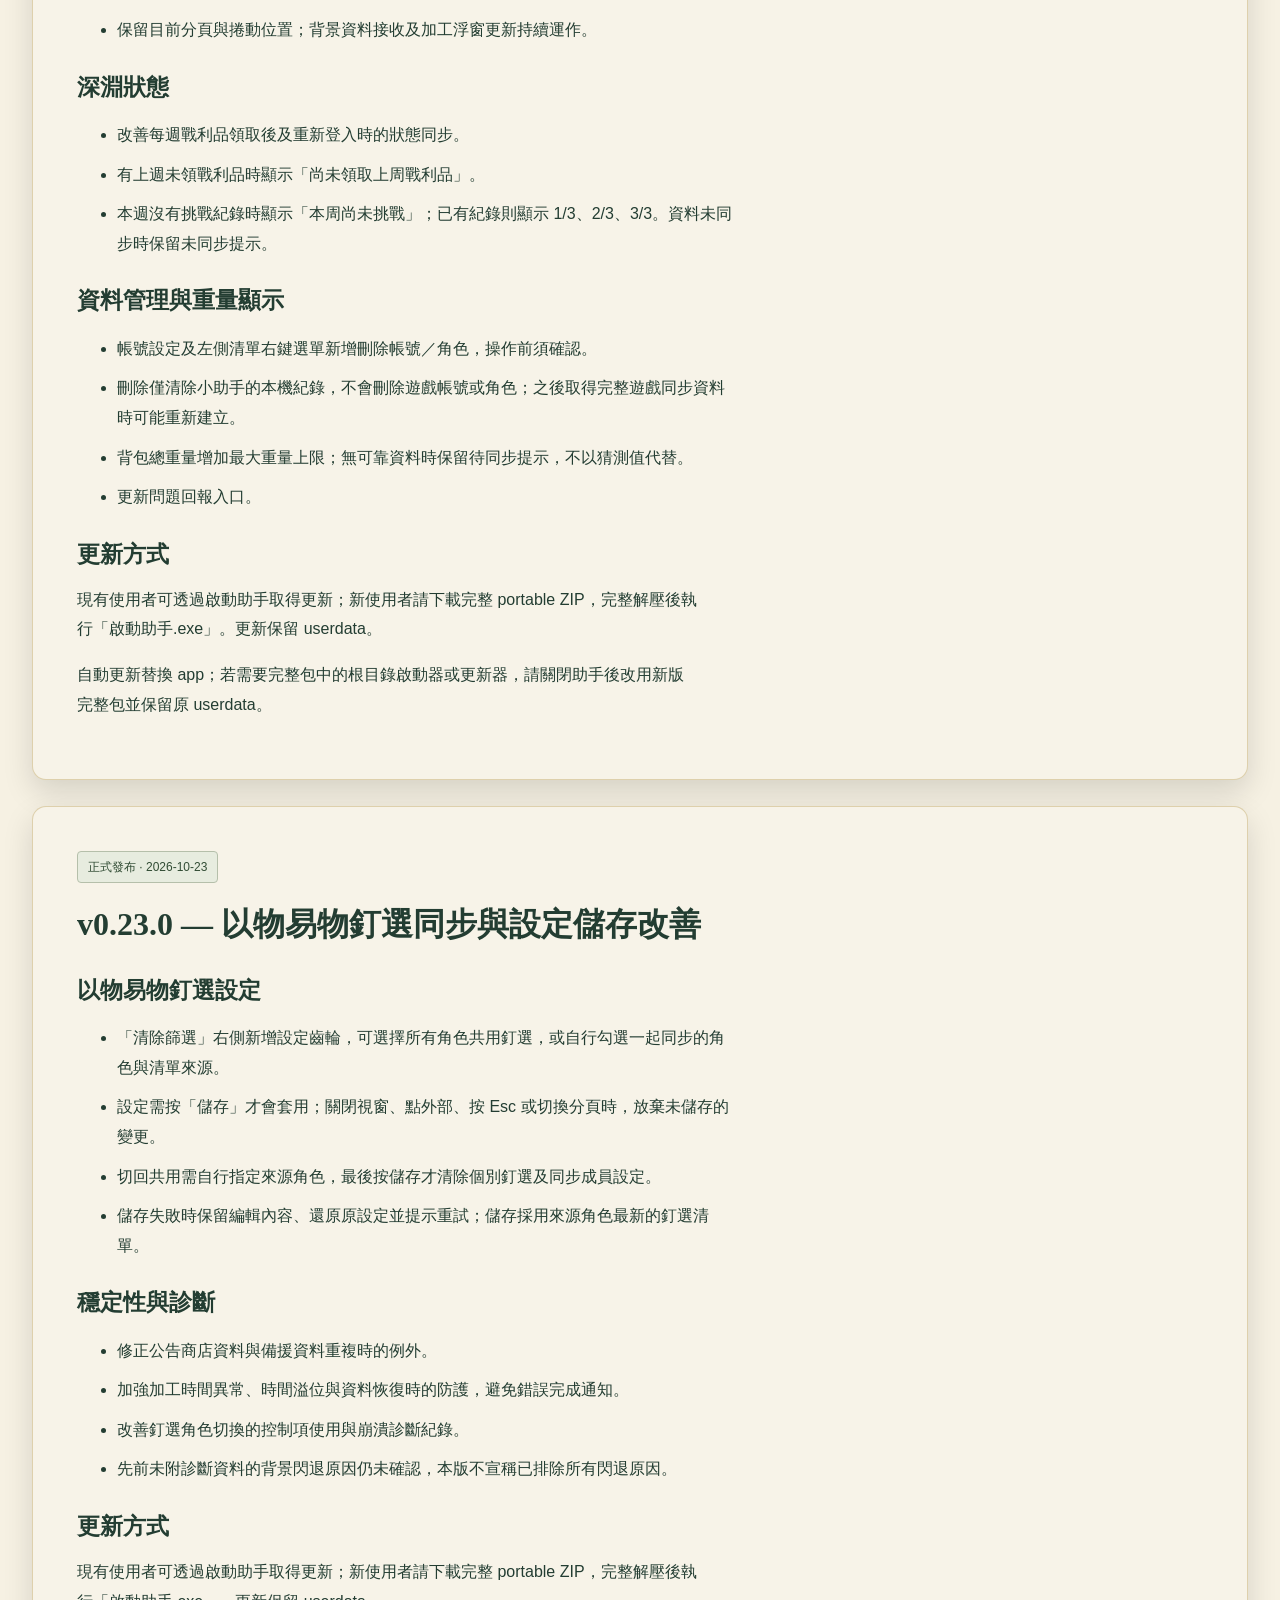
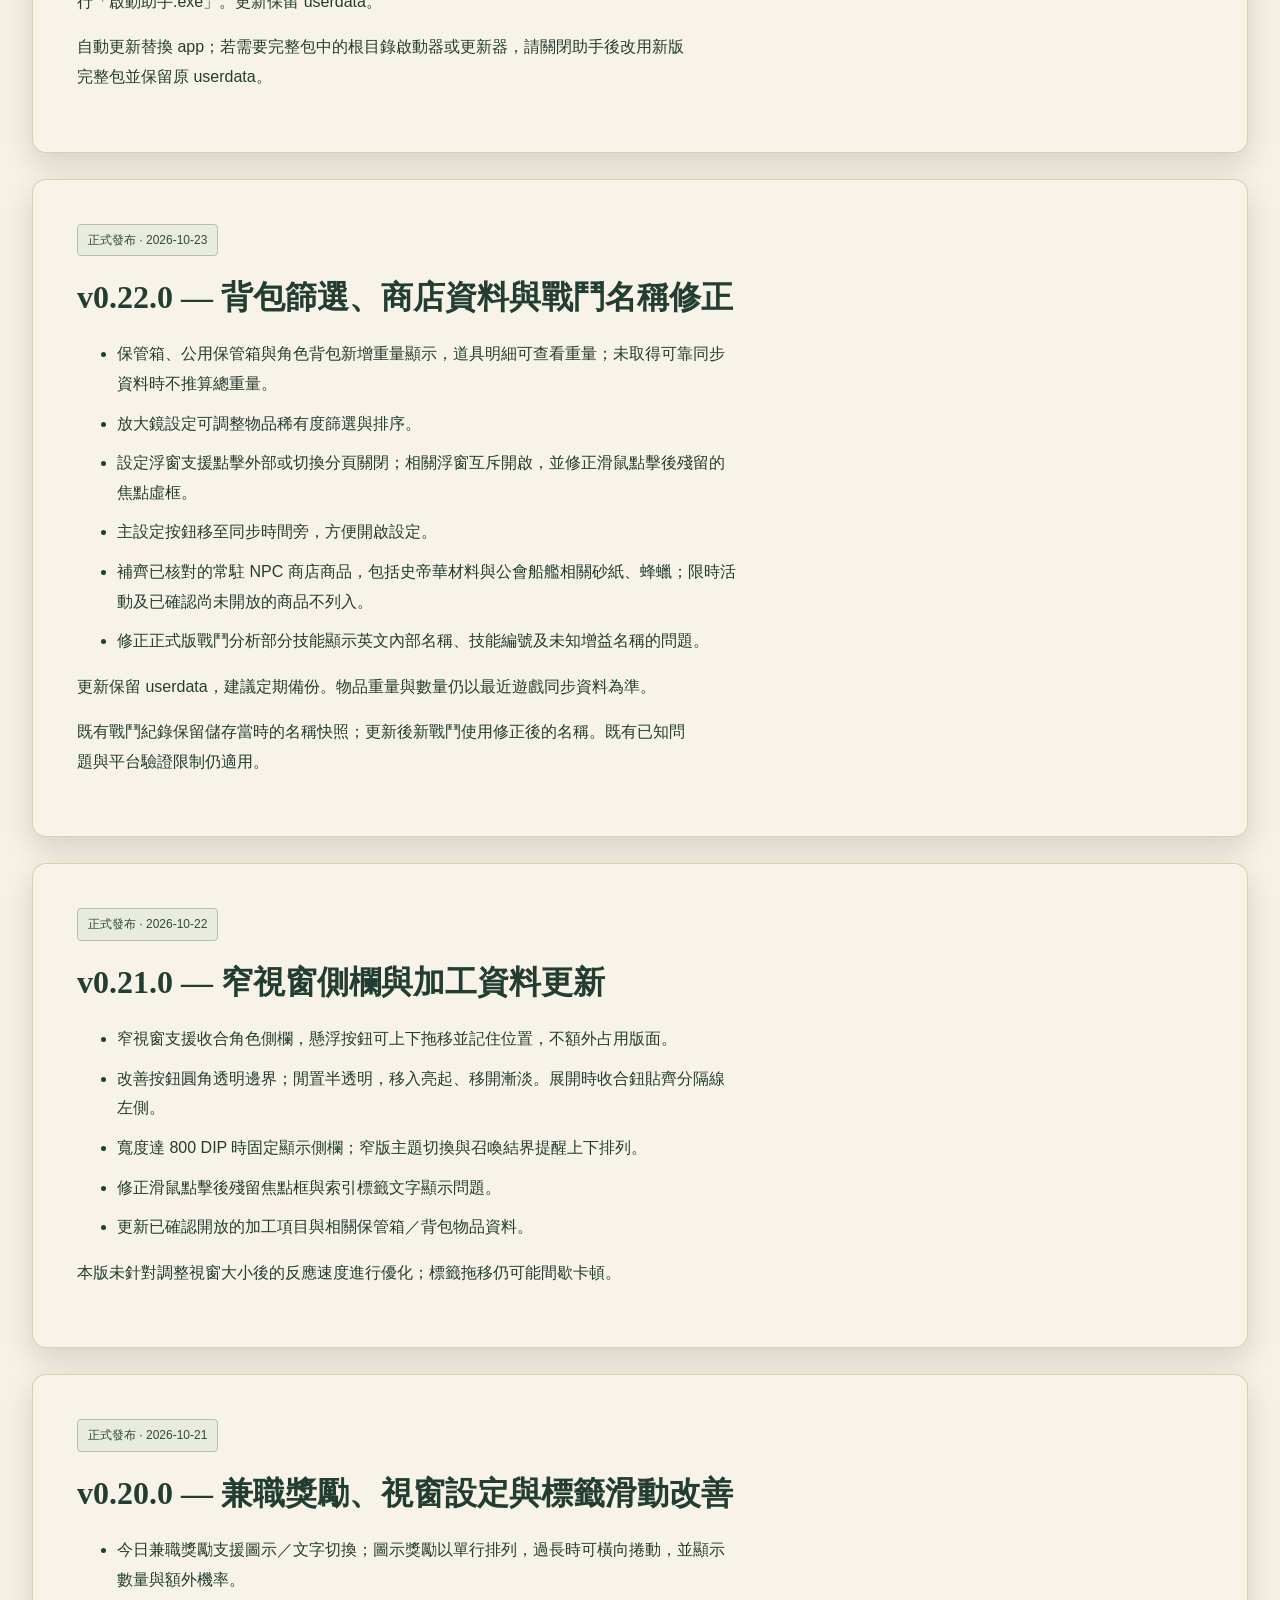
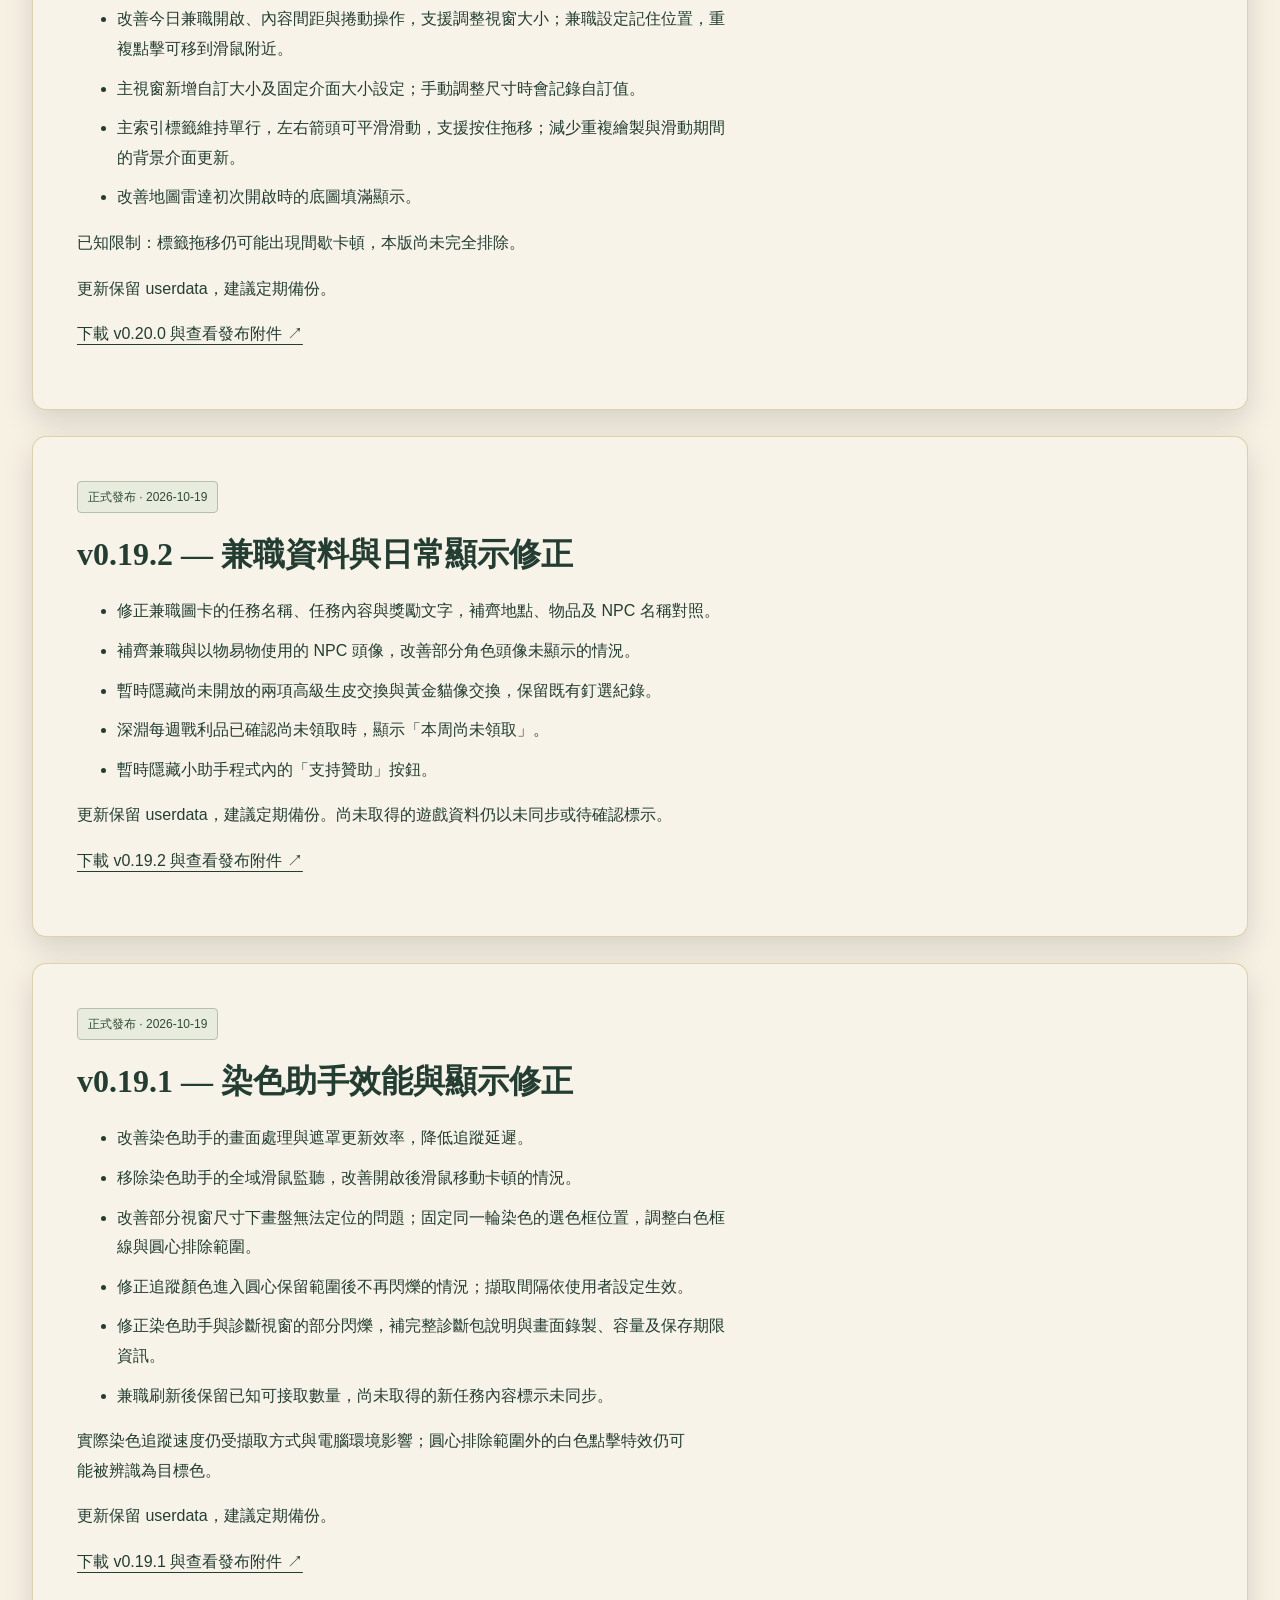
==== commit ea1c0ff0: "Simplify MMH 0.31.3 public interface wording" ====
--- a/public/changelog.html
+++ b/public/changelog.html
@@ -2,7 +2,7 @@
 
 <section class="paper section"><p class="eyebrow">CHANGELOG / 更新手札</p><h1>更新紀錄</h1><p class="lead">查看各版本的功能、修正與使用注意事項。</p><nav class="local-nav" aria-label="版本導覽"><a href="#v0313">v0.31.3</a><a href="#v0312">v0.31.2</a><a href="#v0311">v0.31.1 過渡提示</a><a href="#v0310">v0.31.0</a><a href="#v0300">v0.30.0</a><a href="#v0291">v0.29.1</a><a href="#v0290">v0.29.0</a><a href="#v0280">v0.28.0</a><a href="#v0271">v0.27.1</a><a href="#v0270">v0.27.0</a><a href="#v0261">v0.26.1</a><a href="#v0260">v0.26.0</a><a href="#v0250">v0.25.0</a><a href="#v0240">v0.24.0</a><a href="#v0230">v0.23.0</a><a href="#v0220">v0.22.0</a><a href="#v0210">v0.21.0</a><a href="#v0200">v0.20.0</a><a href="#v0192">v0.19.2</a><a href="#v0191">v0.19.1</a><a href="#v0190">v0.19.0</a><a href="#v0181">v0.18.1</a><a href="#v0180">v0.18.0</a><a href="#v0171">v0.17.1</a><a href="#v0170">v0.17.0</a><a href="#v0161">v0.16.1</a><a href="#v0160">v0.16.0</a><a href="#v0151">v0.15.1</a><a href="#v0150">v0.15.0</a><a href="#v0142">v0.14.2</a><a href="#v0130">v0.13.0</a><a href="#v0120">v0.12.0</a><a href="#v0110">v0.11.0</a><a href="#v0101">v0.10.1</a><a href="#v0100">v0.10.0</a><a href="#v090">v0.9.0</a><a href="#v080">v0.8.0</a><a href="#known-issues">已知問題</a></nav></section> 
-<section id="v0313" class="paper section prose"><span class="badge">正式發布 · 2026-11-17</span><h2>v0.31.3 — WPF 介面與操作改善</h2><ul><li>介面更新為 WPF，改善頁面與角色切換的操作順暢度。</li><li>保留既有 userdata 資料格式；手動搬移時請先備份。</li><li>本版驗證以 Windows 10 為範圍，Windows 11 尚待實機驗證。</li></ul><p><a href="https://github.com/Nigeeeee/mabi-assistant-website/releases/tag/v0.31.3">下載 v0.31.3 與查看發布附件 ↗</a> · <a href="./guide.html#v0313-guide">安裝與資料搬移 →</a></p></section>
+<section id="v0313" class="paper section prose"><span class="badge">正式發布 · 2026-11-17</span><h2>v0.31.3 — 介面環境與操作改善</h2><ul><li>更改介面環境，改善頁面與角色切換的操作順暢度。</li><li>保留既有 userdata 資料格式；手動搬移時請先備份。</li><li>本版驗證以 Windows 10 為範圍，Windows 11 尚待實機驗證。</li></ul><p><a href="https://github.com/Nigeeeee/mabi-assistant-website/releases/tag/v0.31.3">下載 v0.31.3 與查看發布附件 ↗</a> · <a href="./guide.html#v0313-guide">安裝與資料搬移 →</a></p></section>
 
 <section id="v0312" class="paper section prose"><span class="badge">正式發布 · 2026-11-12</span><h2>v0.31.2 — 完整包手動更新與擷取調整</h2><p>本次請重新下載完整包，勿使用舊版僅替換 app 的更新方式。</p><h3>更新內容</h3><ul><li>主程式、啟動器與更新元件改用內含 .NET 10 的完整版本，不需另外安裝 .NET。</li><li>改善受保護版本的初始化與執行相容性。</li><li>調整接收與回應設定。</li><li>修正畫面擷取元件閒置時未正常退出，以及快取誤寫入程式目錄的問題。</li></ul><h3>從 v0.31.1 過渡版、v0.31.0 或更舊版本搬移</h3><ol><li>下載 MMH-0.31.2-portable-win-x64.zip，完整解壓縮到新的資料夾。</li><li>正常關閉原本的小助手與浮窗，備份舊資料夾內的完整 userdata。</li><li>將舊 userdata 複製到新版根目錄，保留資料夾內所有內容；不要以新版的空資料夾覆蓋舊資料。</li><li>執行新版根目錄的「啟動助手.exe」，確認角色、物品與設定保留後再整理舊程式。</li></ol><p>若要保留診斷匯出檔，也請搬移與 userdata 並列的 diagnostics 資料夾。</p><p>完整包與說明：https://github.com/Nigeeeee/mabi-assistant-website/releases/tag/v0.31.2</p><h3>注意事項</h3><ul><li>首次偵測遊戲仍需要 Npcap；已安裝者不需因本次 .NET 升級重裝。</li><li>已完成本批 Win11 啟動、資料保留與更新恢復的限定範圍驗證；不代表所有 DPI、視窗操作及遊戲情境均已驗證。</li><li>本版未加 Authenticode 程式碼簽章，不保證消除 SmartScreen／防毒警告，亦未確認可解決遊戲 ERROR 88。</li></ul></section> 
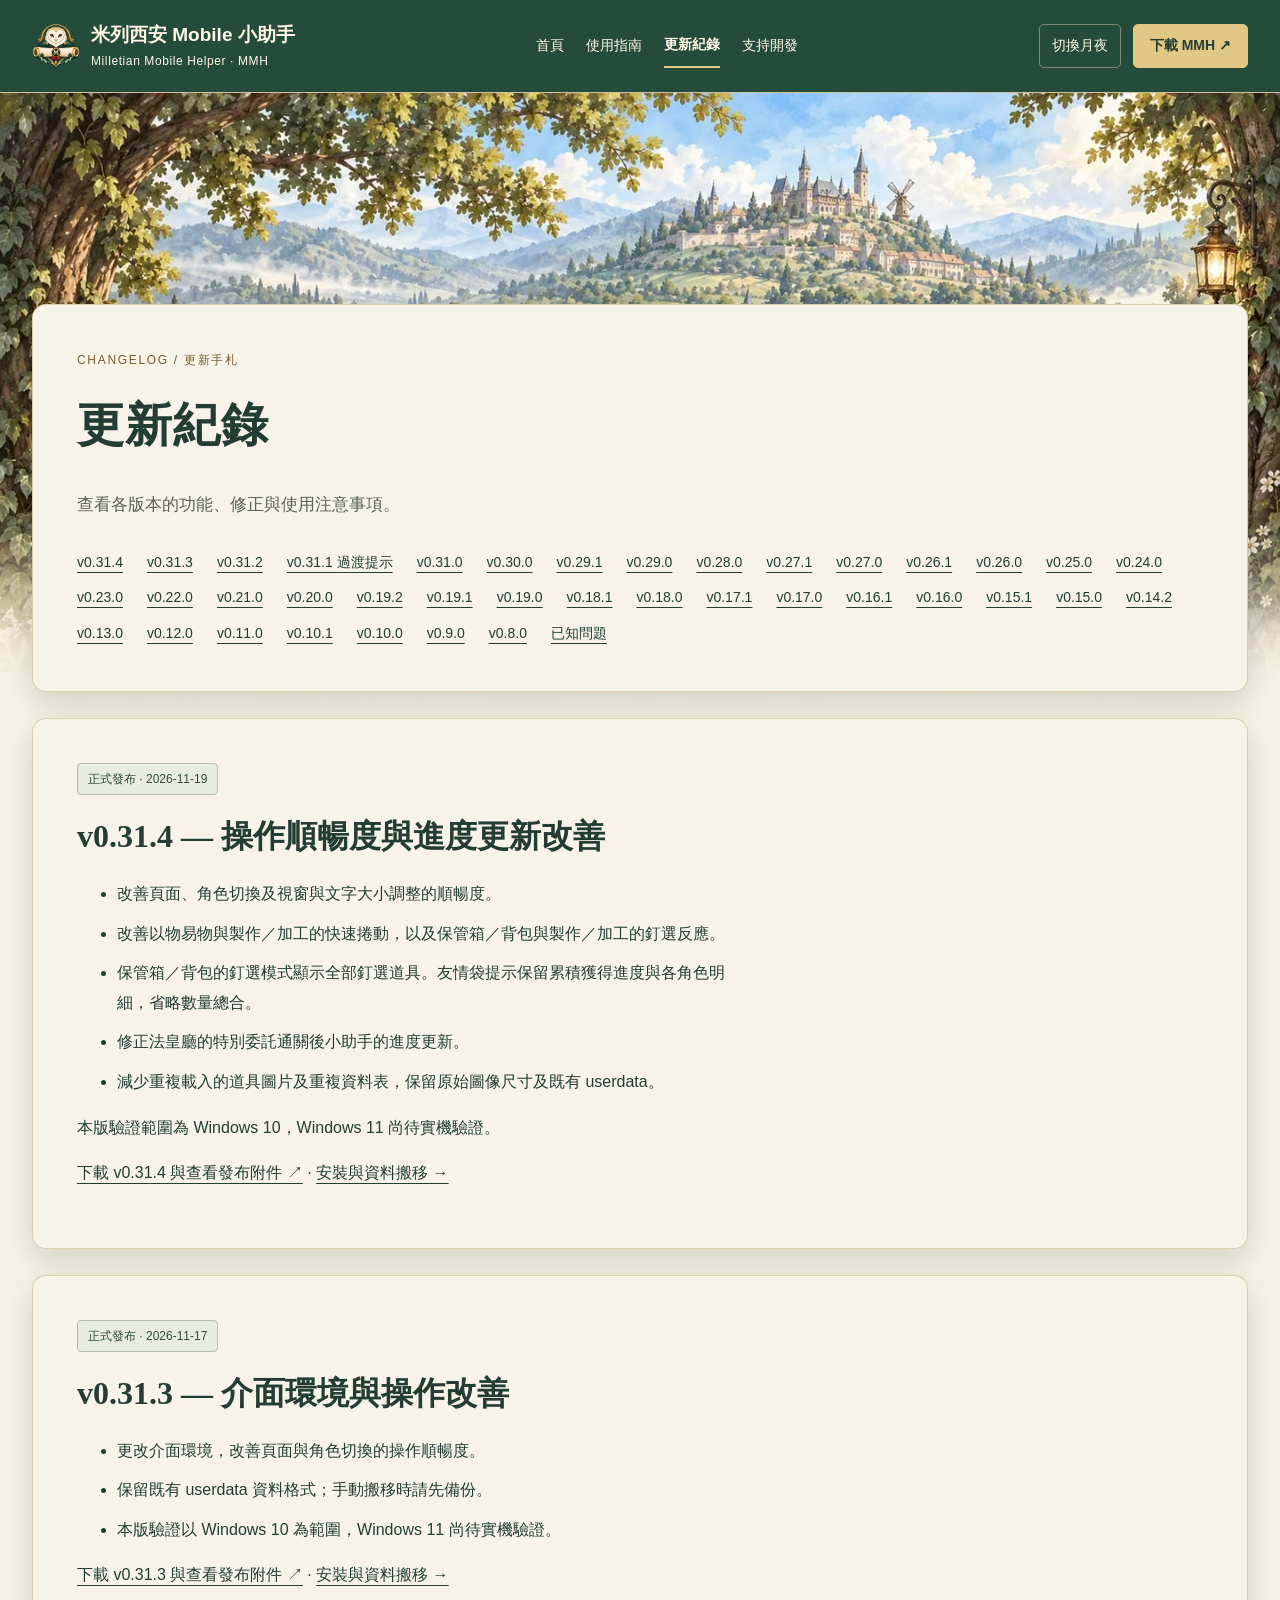
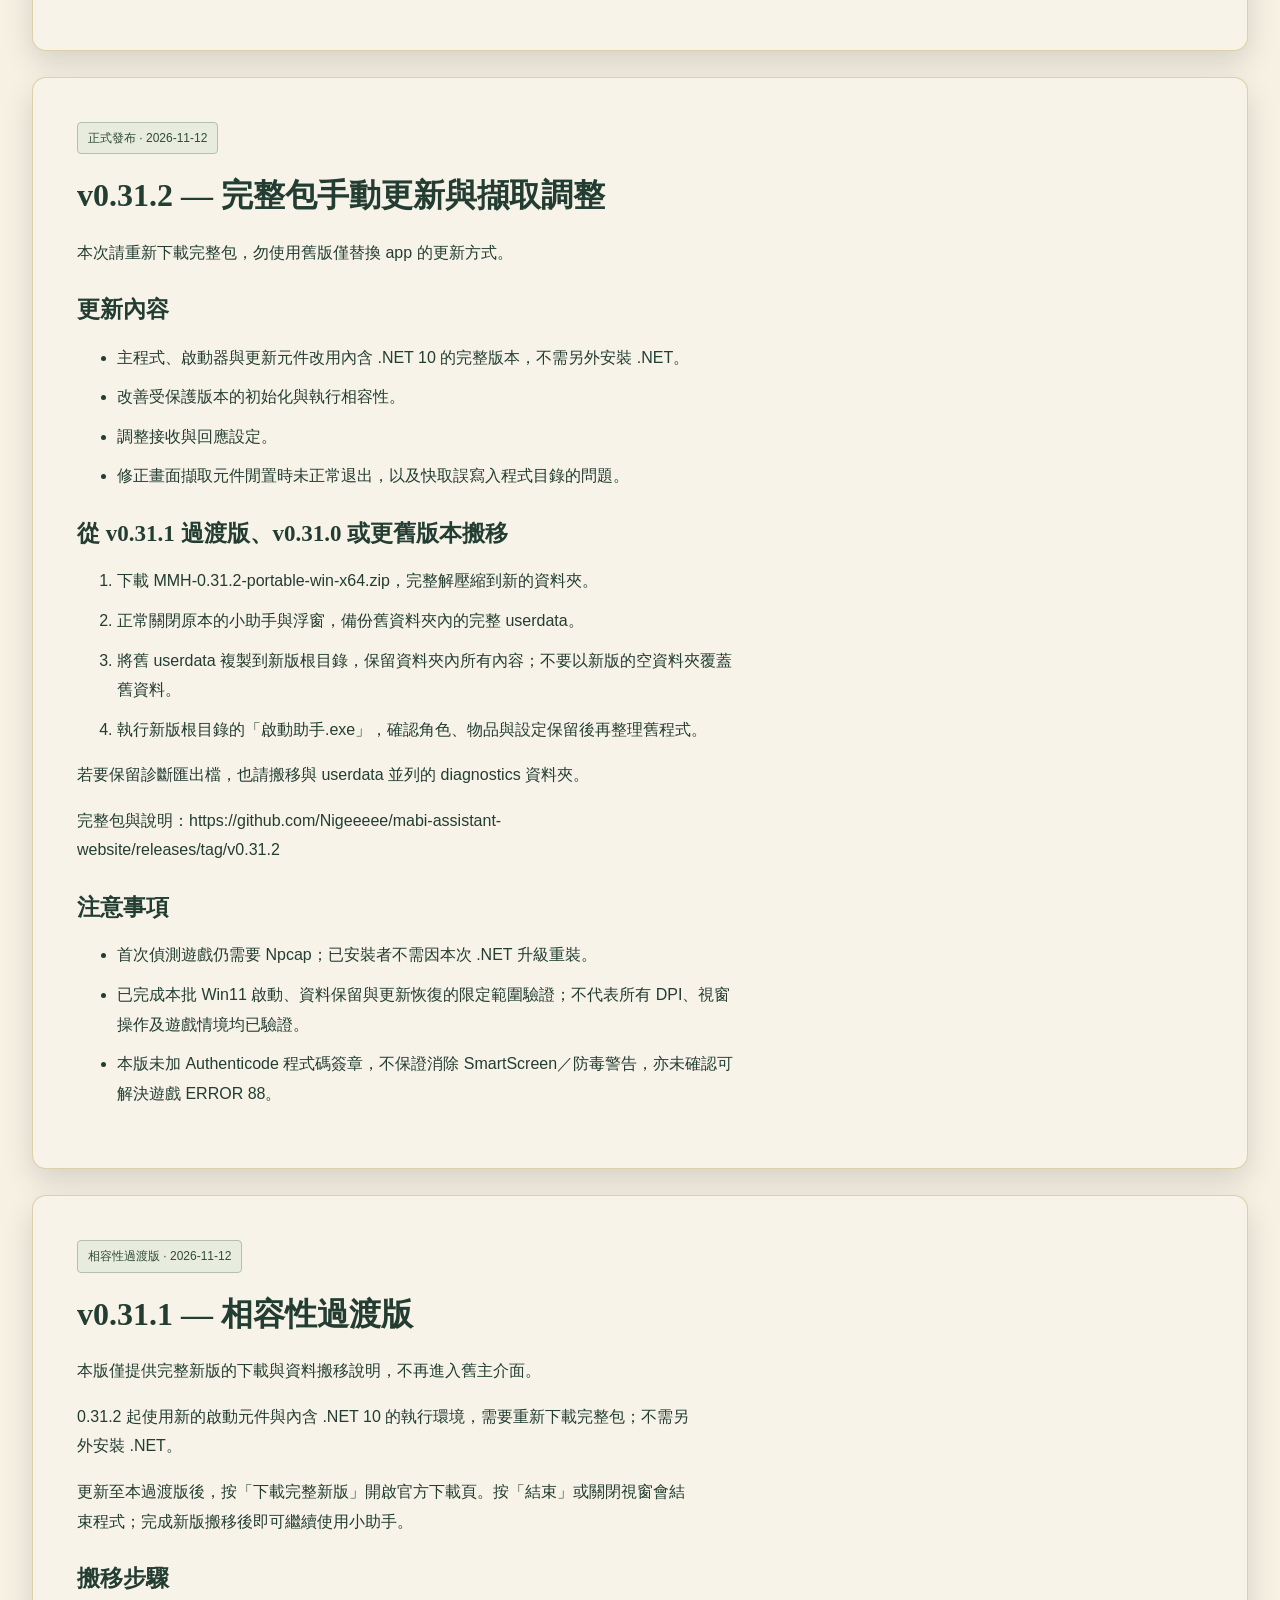
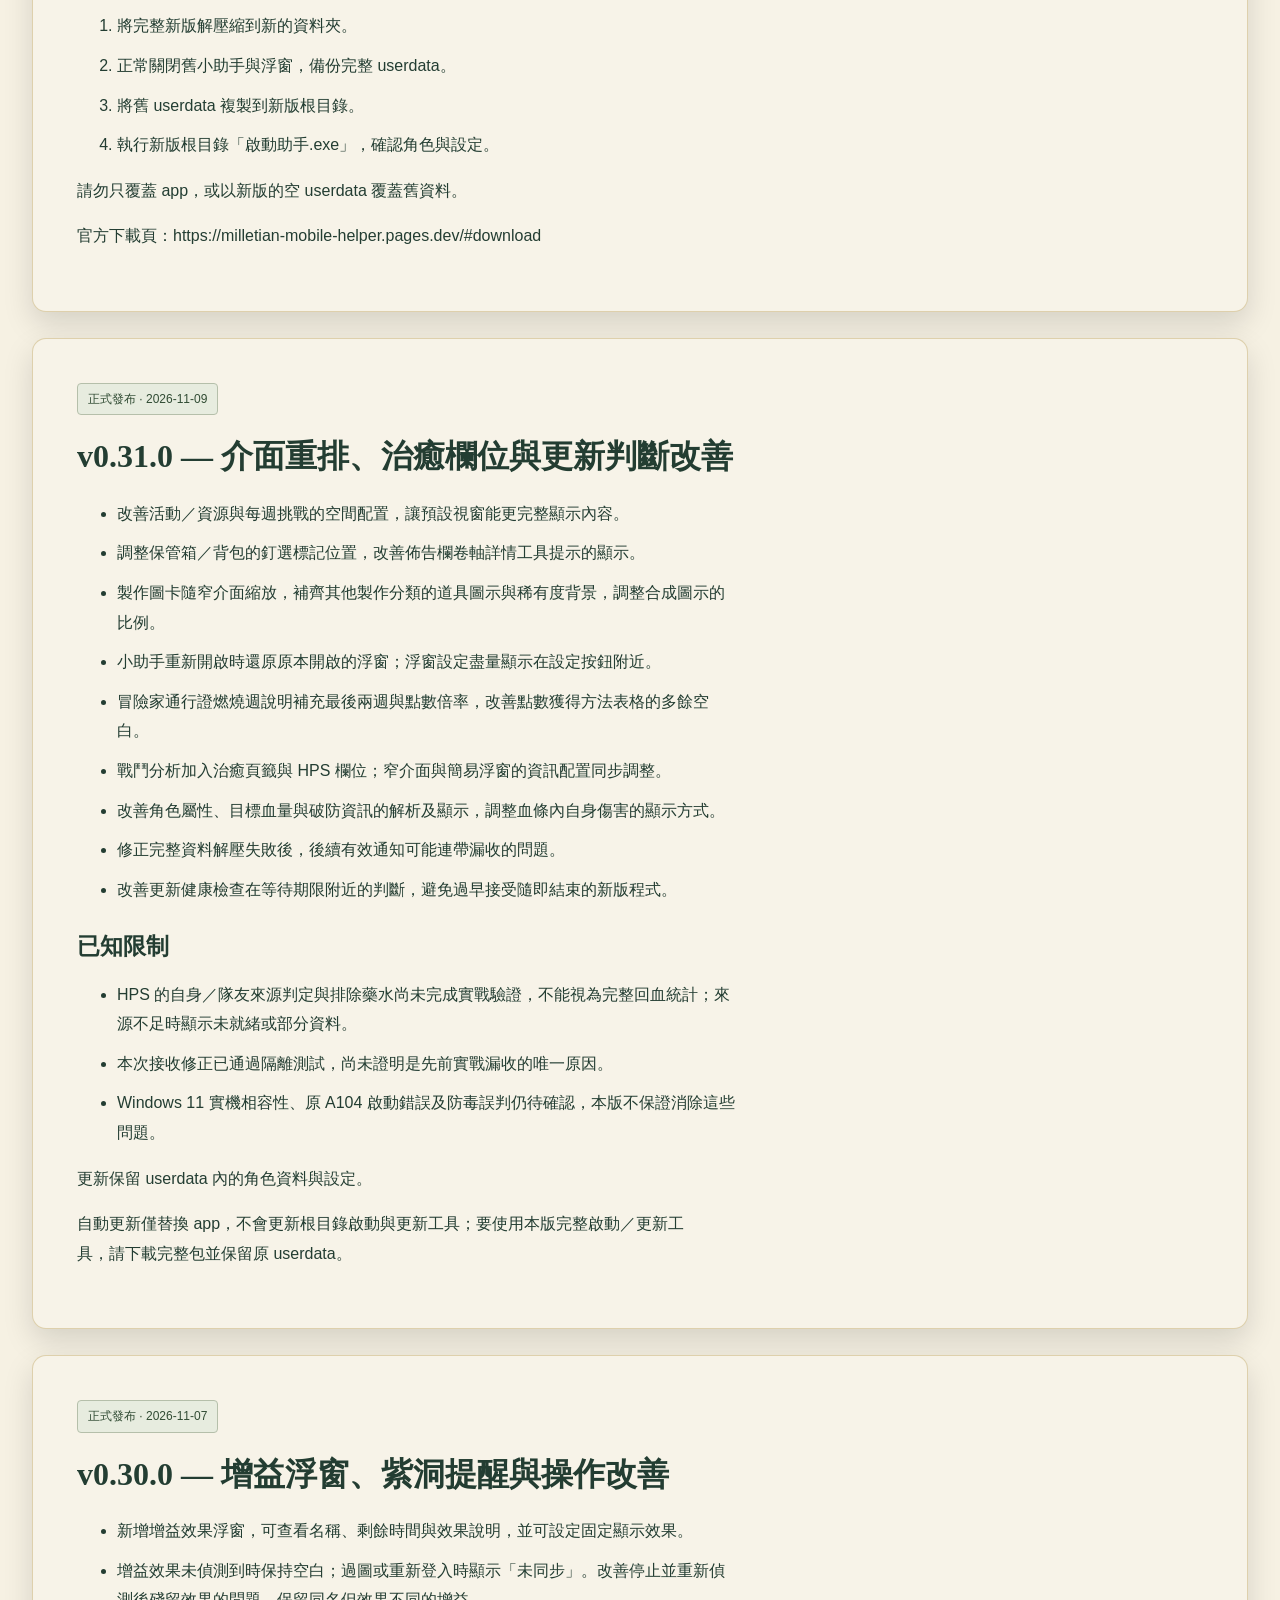
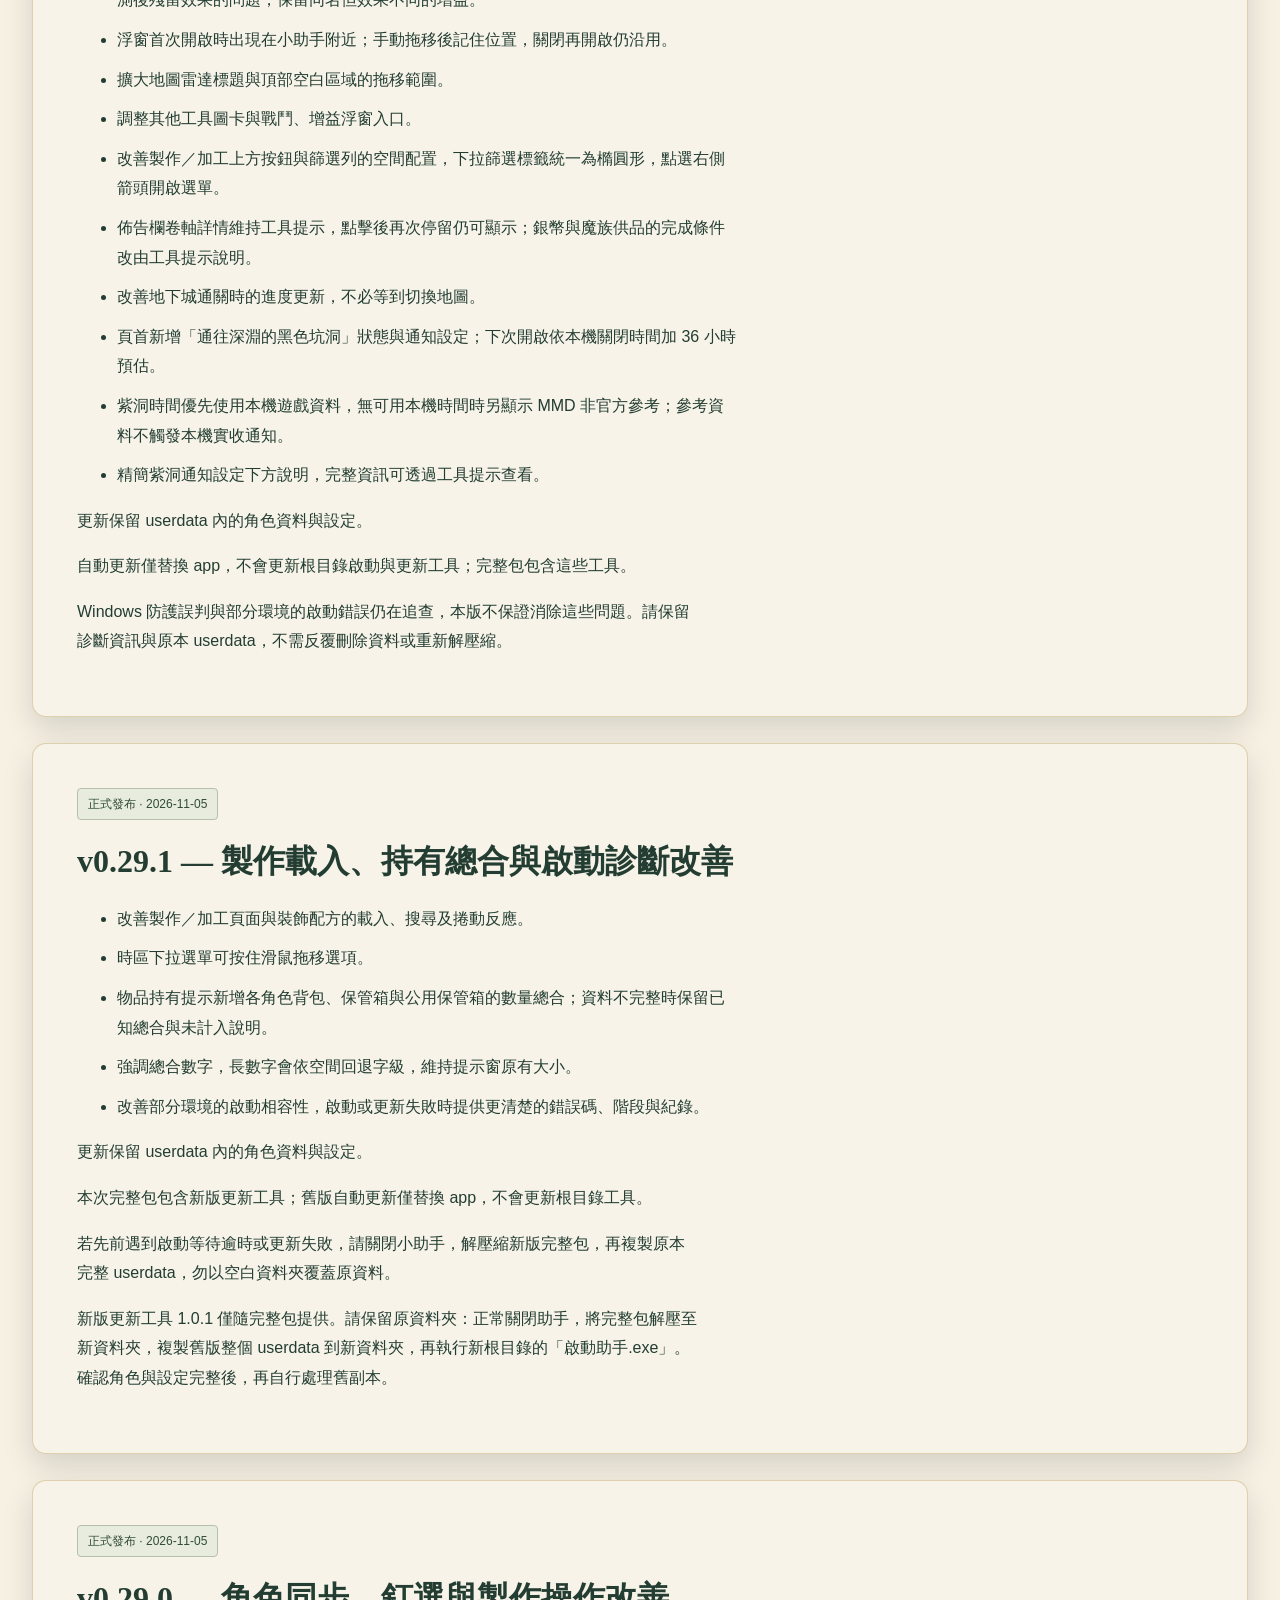
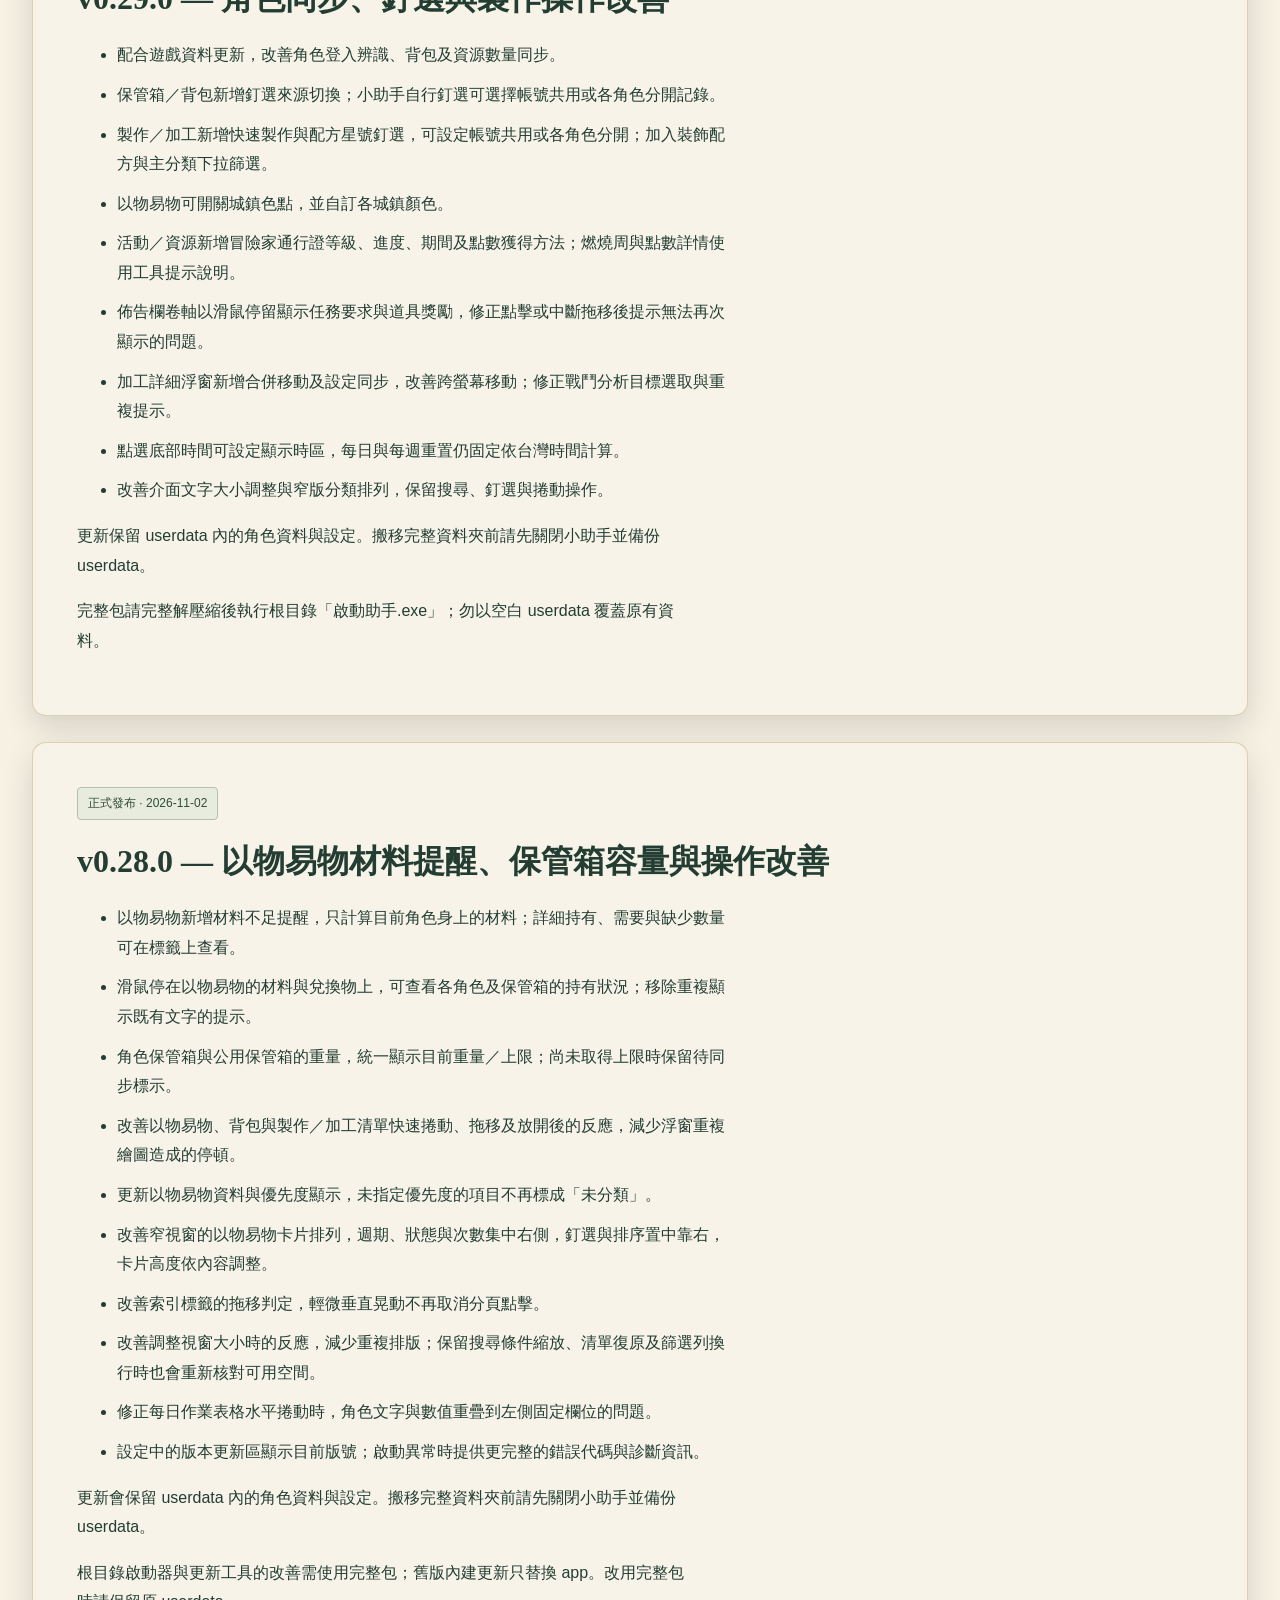
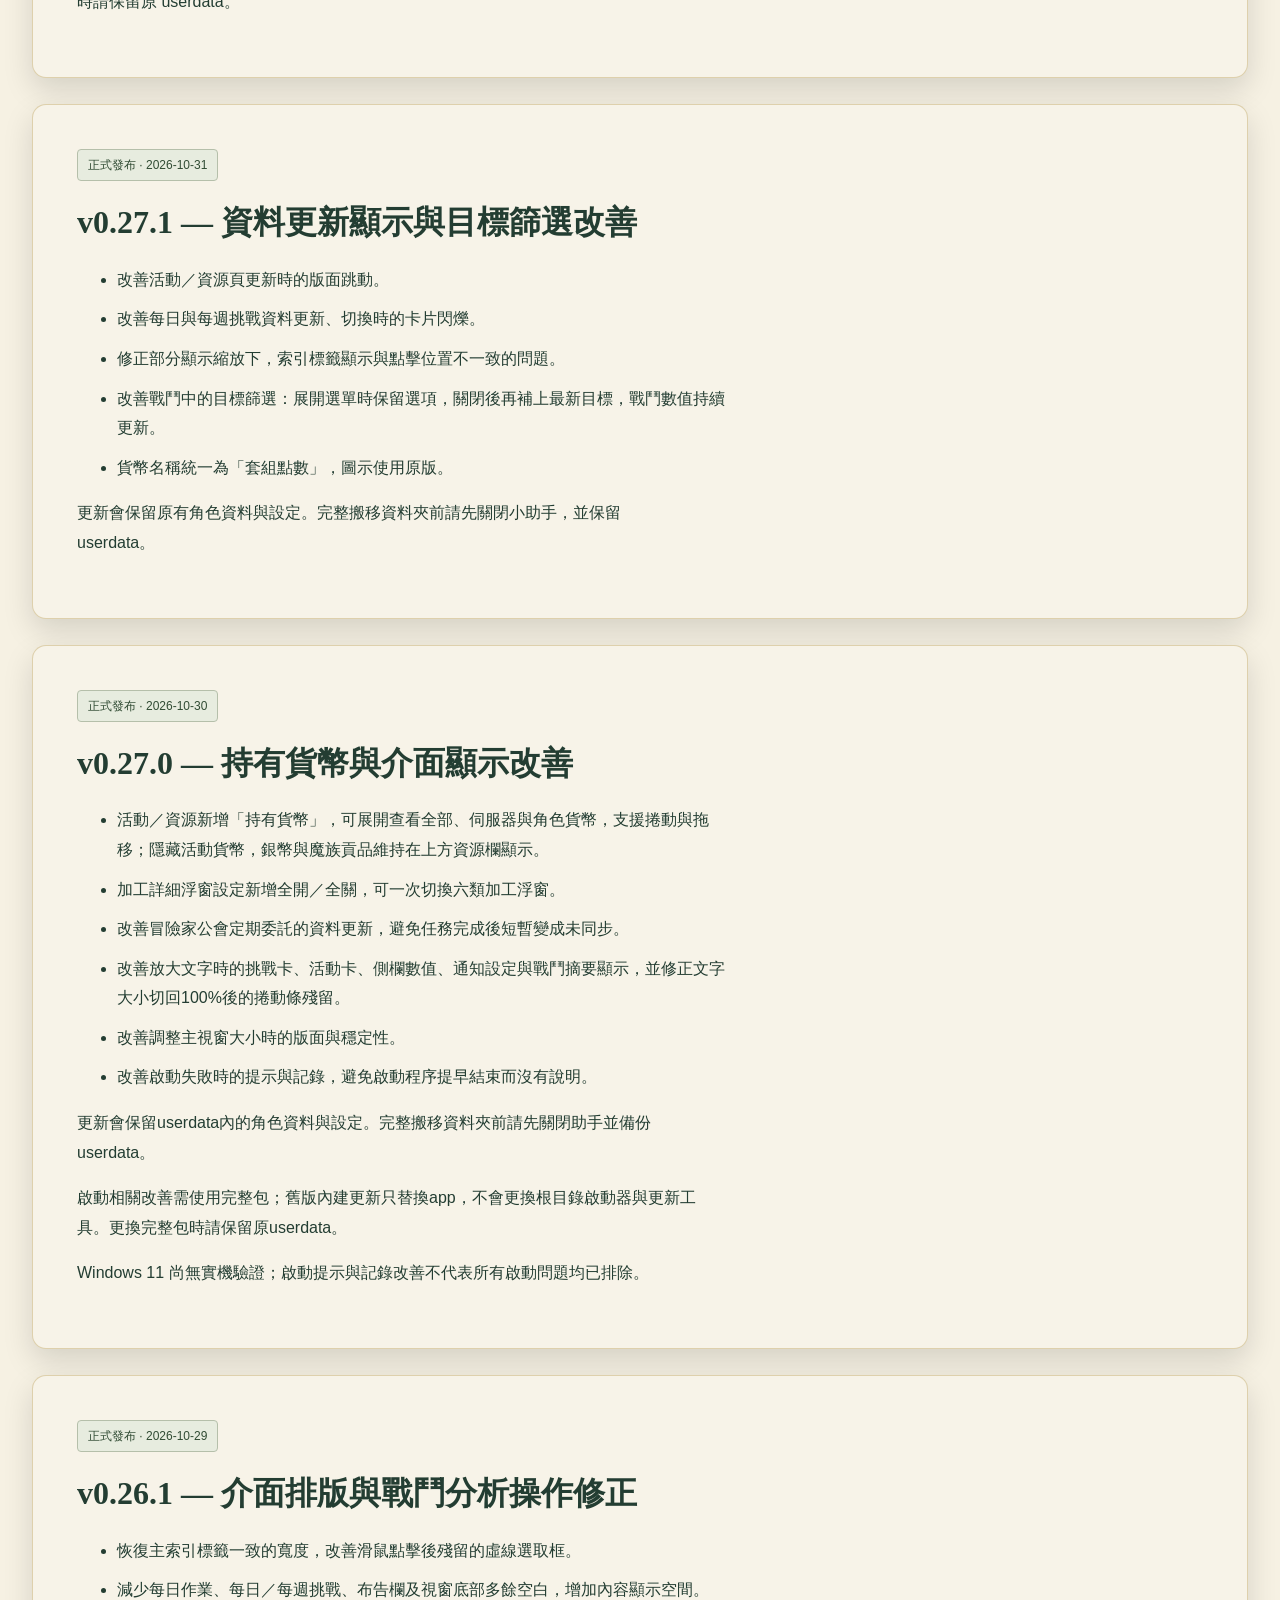
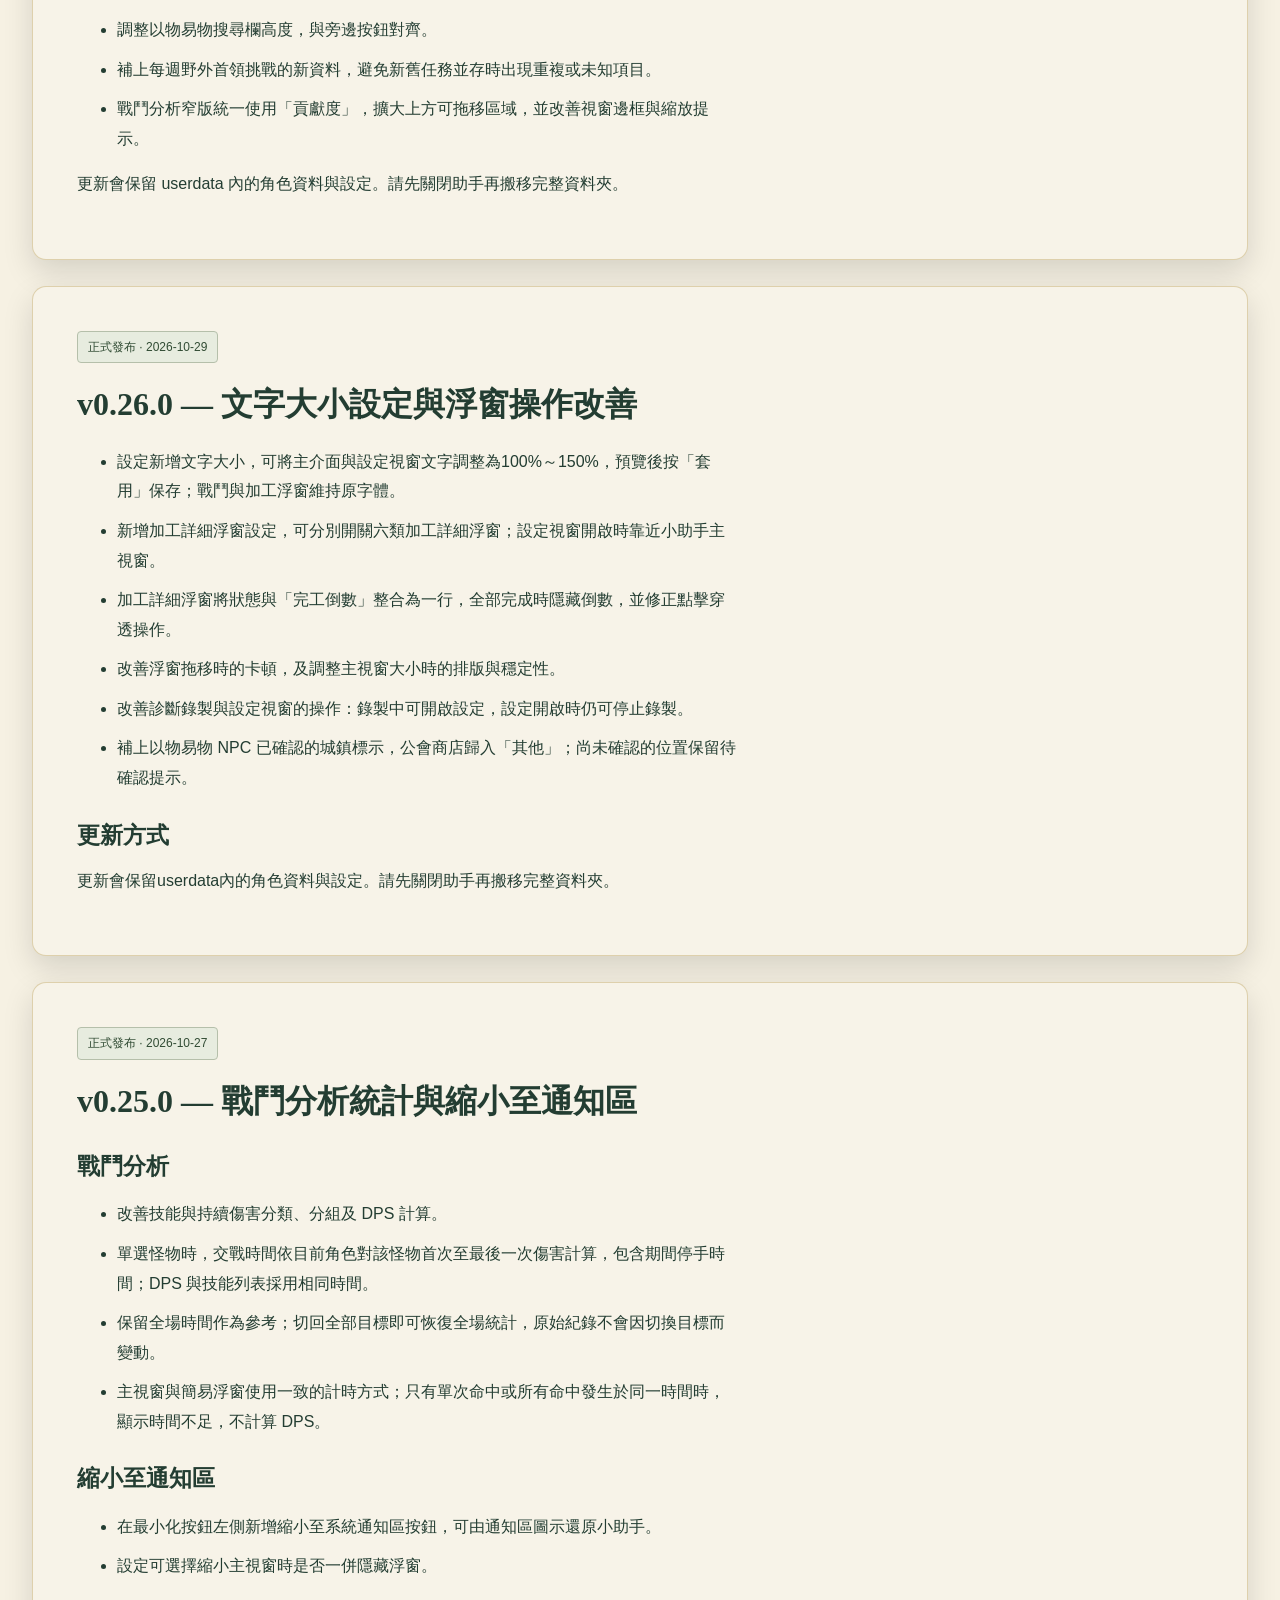
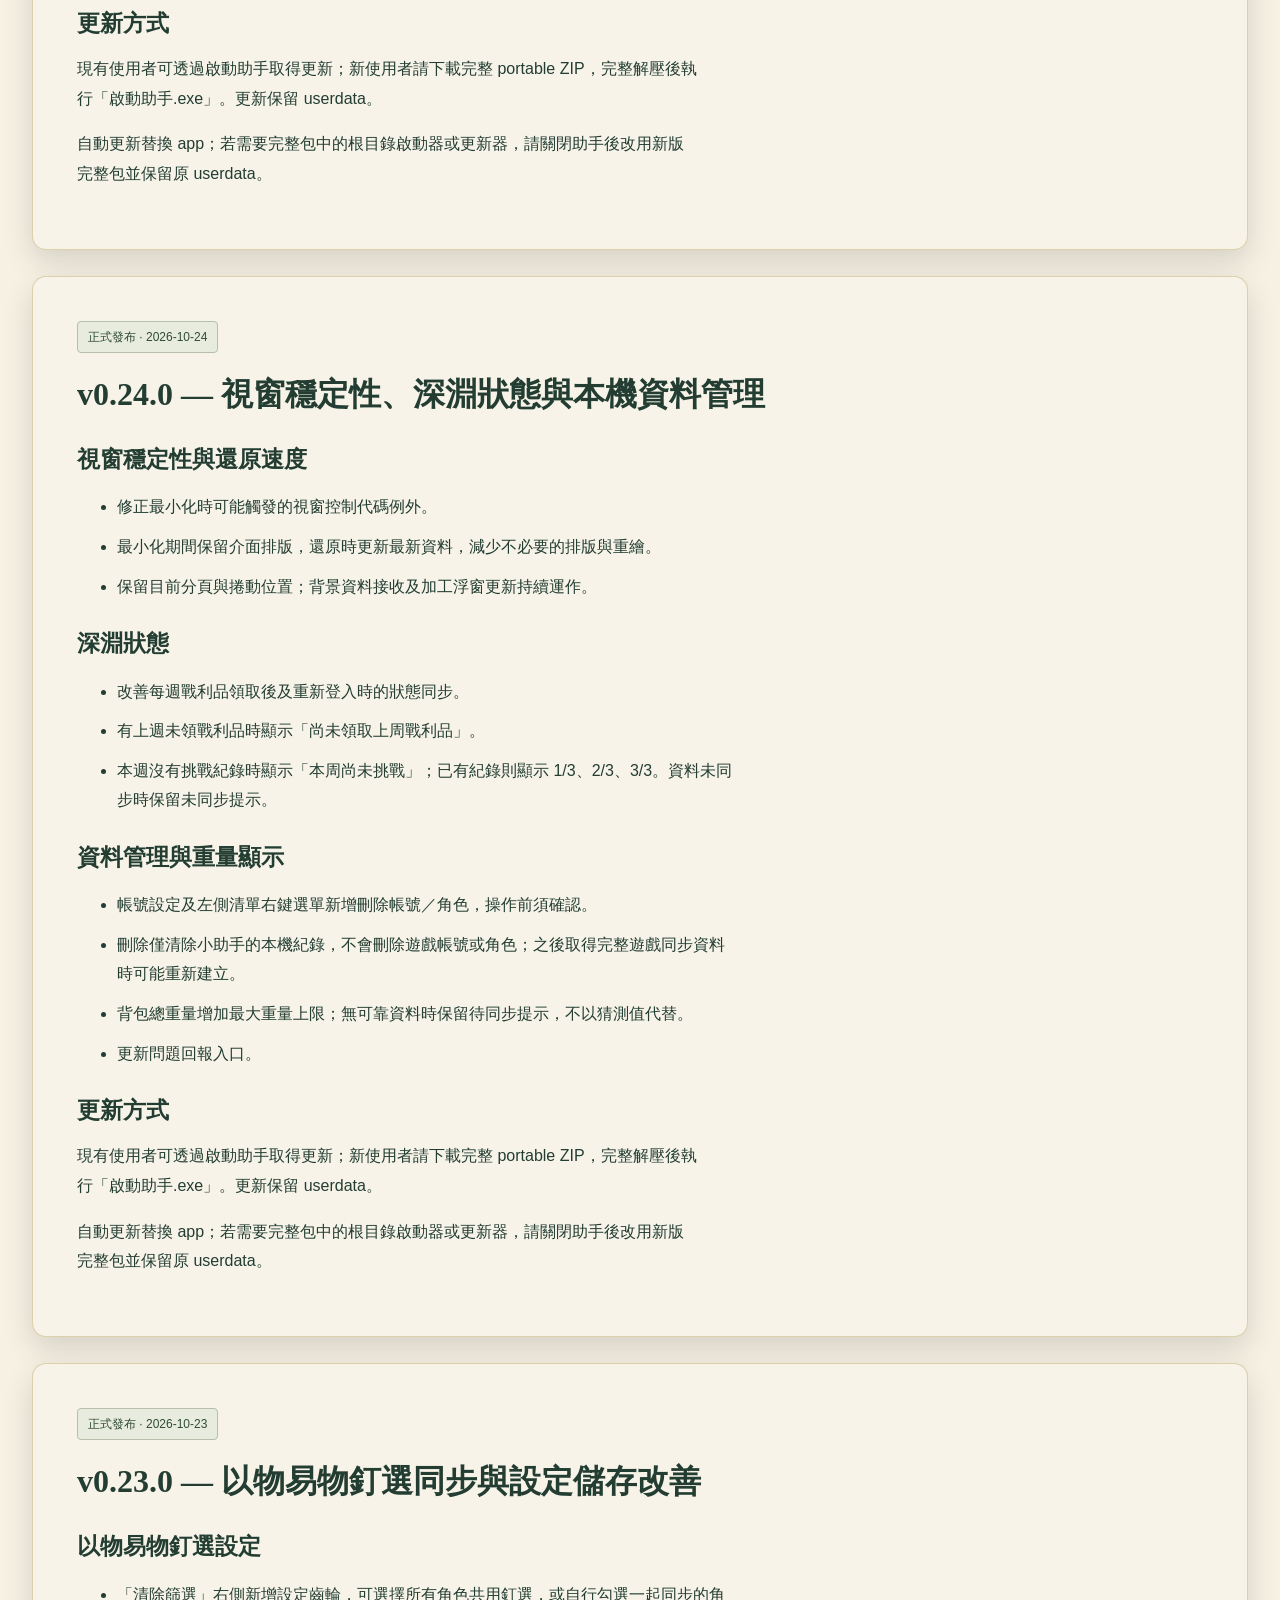
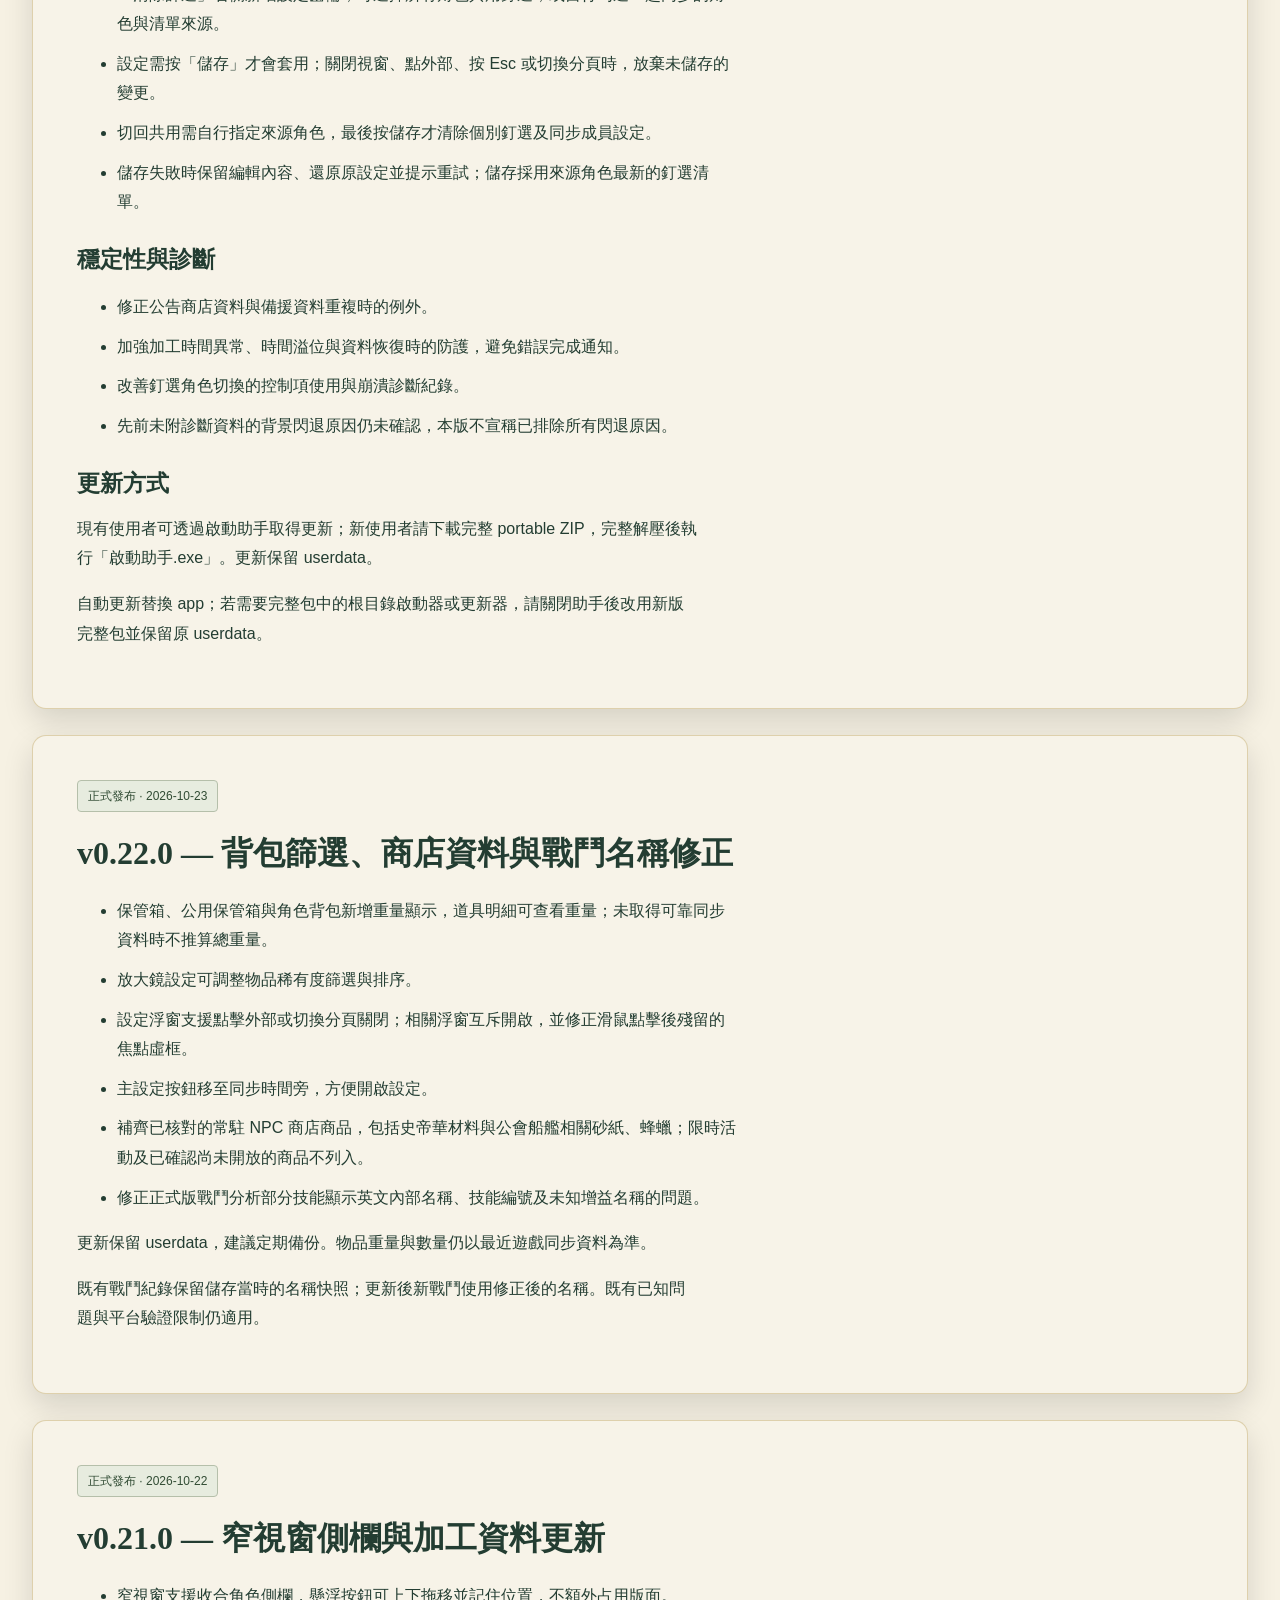
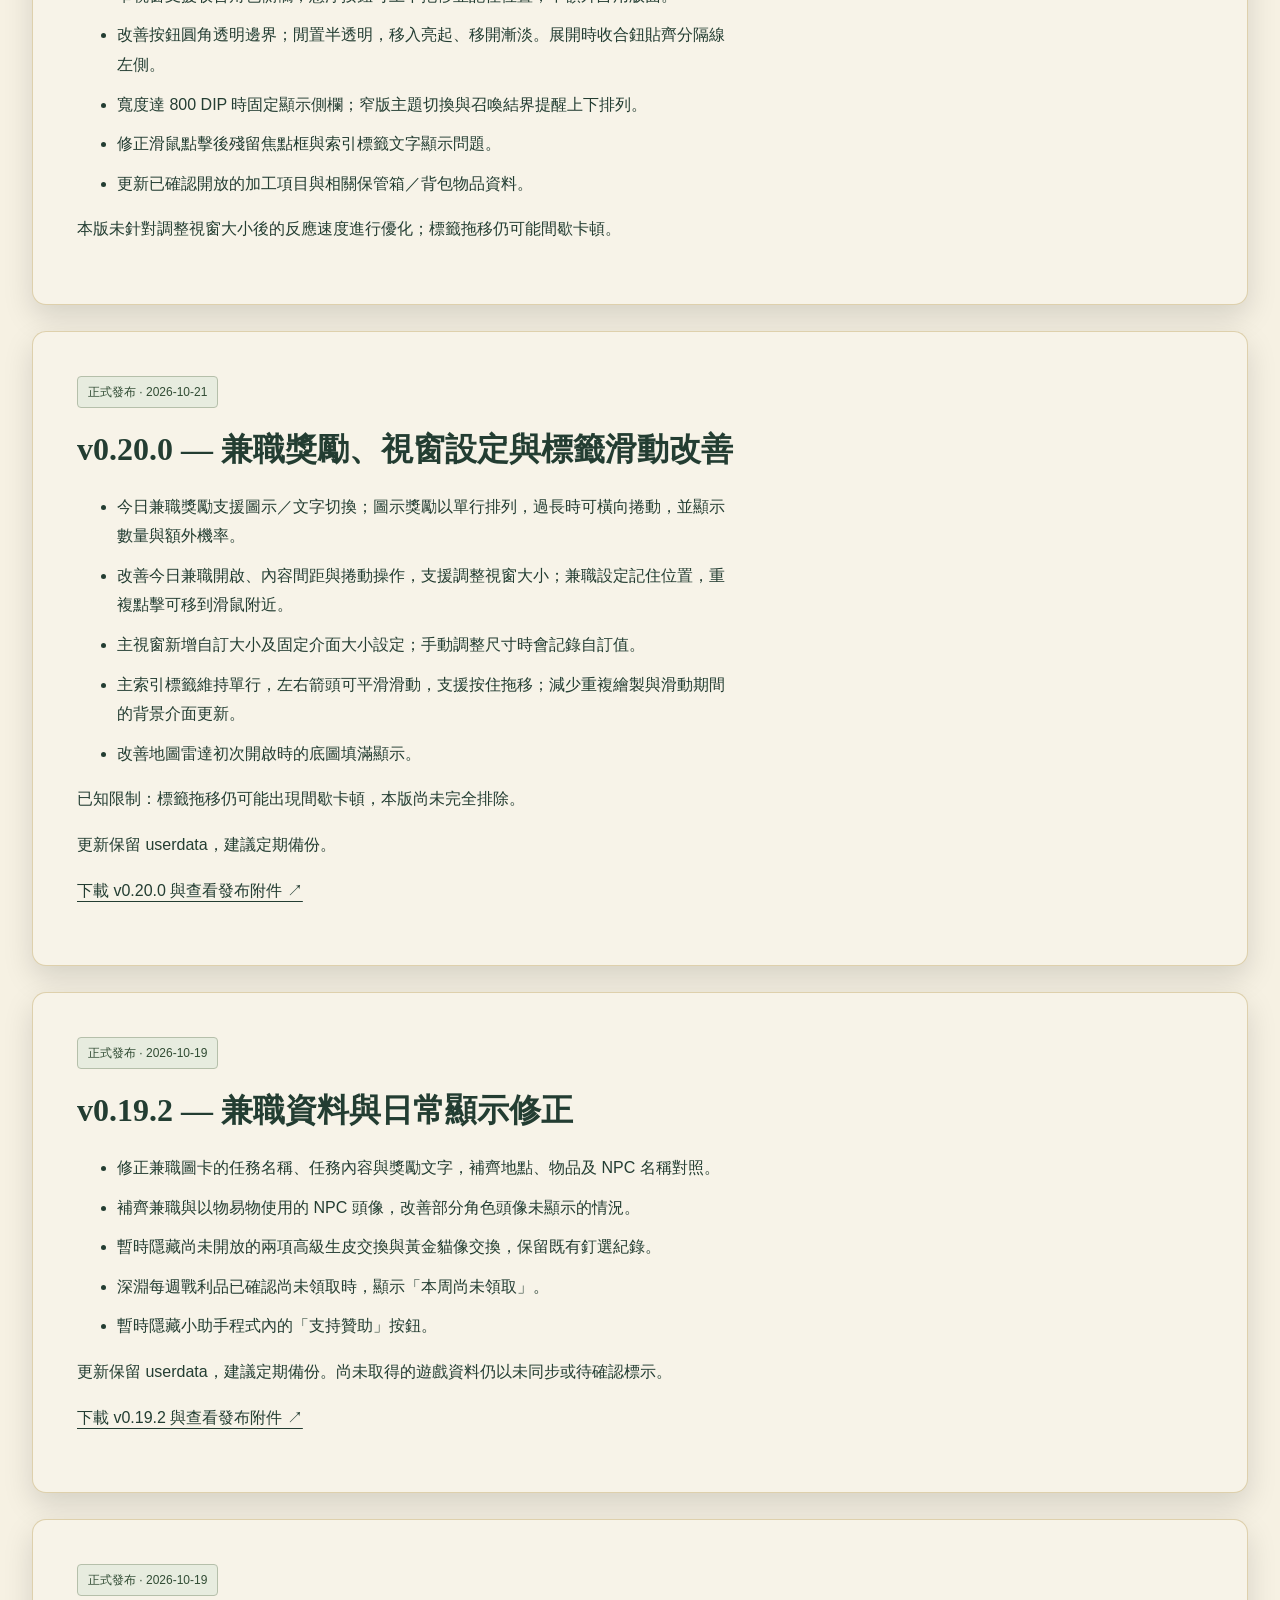
==== commit 9a6f958b: "Publish MMH v0.31.4 download links and release notes" ====
--- a/public/changelog.html
+++ b/public/changelog.html
@@ -1,6 +1,8 @@
-<!doctype html><html lang="zh-Hant"><head><meta charset="utf-8"><meta name="viewport" content="width=device-width,initial-scale=1"><title>MMH 更新紀錄｜瑪奇 Mobile 小助手版本與下載</title><link rel="icon" href="./assets/mmh-logo.webp"><script>(()=>{const t=new URLSearchParams(location.search).get('theme')==='night'?'night':'day',w=innerWidth,s=w<=960?960:w<=1440?1440:w<=1920?1920:2560,l=document.createElement('link');l.rel='preload';l.as='image';l.type='image/avif';l.href='./assets/background/forest-panorama-'+t+'-'+s+'.avif';l.fetchPriority='high';document.head.append(l);})();</script><link rel="stylesheet" href="./style.css?v=images-4"><link rel="stylesheet" href="./header.css?v=images-4"><script defer src="./site-config.js?v=0.31.3"></script><script defer src="./site.js?v=images-4"></script><link rel="stylesheet" href="./panorama.css?v=images-4"><meta name="description" content="查看瑪奇 Mobile 小助手 MMH 的正式版本更新紀錄、功能改善與更新注意事項，下載資訊以已公開的 Windows 版本為準。"><link rel="canonical" href="https://milletian-mobile-helper.pages.dev/changelog.html"><meta property="og:type" content="website"><meta property="og:locale" content="zh_TW"><meta property="og:site_name" content="米列西安 Mobile 小助手 MMH"><meta property="og:title" content="MMH 更新紀錄｜瑪奇 Mobile 小助手版本與下載"><meta property="og:description" content="查看瑪奇 Mobile 小助手 MMH 的正式版本更新紀錄、功能改善與更新注意事項，下載資訊以已公開的 Windows 版本為準。"><meta property="og:url" content="https://milletian-mobile-helper.pages.dev/changelog.html"></head><body data-theme="day"><script>document.body.dataset.theme=new URLSearchParams(location.search).get("theme")==="night"?"night":"day";</script><a class="skip-link" href="#main">跳至主要內容</a><header class="site-header"><a class="site-brand" href="./index.html"><img src="./assets/mmh-logo.webp" width="38" height="38" alt=""><span data-name>米列西安 Mobile 小助手</span><small>Milletian Mobile Helper · MMH</small></a><button id="nav-toggle" class="site-theme nav-toggle" aria-expanded="false" aria-controls="main-nav" type="button">選單 ☰</button><nav id="main-nav" class="site-nav" aria-label="主要導覽"><a href="./index.html">首頁</a><a href="./guide.html">使用指南</a><a href="./changelog.html">更新紀錄</a><a href="./support.html">支持開發</a></nav><div class="header-actions"><button id="theme-toggle" class="site-theme" type="button" aria-pressed="false">切換月夜</button><a class="site-download" href="./index.html#download">下載 MMH ↗</a></div></header><div class="panorama-stage"><div class="panorama-banner" aria-hidden="true"></div><main id="main" class="site-main">+<!doctype html><html lang="zh-Hant"><head><meta charset="utf-8"><meta name="viewport" content="width=device-width,initial-scale=1"><title>MMH 更新紀錄｜瑪奇 Mobile 小助手版本與下載</title><link rel="icon" href="./assets/mmh-logo.webp"><script>(()=>{const t=new URLSearchParams(location.search).get('theme')==='night'?'night':'day',w=innerWidth,s=w<=960?960:w<=1440?1440:w<=1920?1920:2560,l=document.createElement('link');l.rel='preload';l.as='image';l.type='image/avif';l.href='./assets/background/forest-panorama-'+t+'-'+s+'.avif';l.fetchPriority='high';document.head.append(l);})();</script><link rel="stylesheet" href="./style.css?v=images-4"><link rel="stylesheet" href="./header.css?v=images-4"><script defer src="./site-config.js?v=0.31.4"></script><script defer src="./site.js?v=images-4"></script><link rel="stylesheet" href="./panorama.css?v=images-4"><meta name="description" content="查看瑪奇 Mobile 小助手 MMH 的正式版本更新紀錄、功能改善與更新注意事項，下載資訊以已公開的 Windows 版本為準。"><link rel="canonical" href="https://milletian-mobile-helper.pages.dev/changelog.html"><meta property="og:type" content="website"><meta property="og:locale" content="zh_TW"><meta property="og:site_name" content="米列西安 Mobile 小助手 MMH"><meta property="og:title" content="MMH 更新紀錄｜瑪奇 Mobile 小助手版本與下載"><meta property="og:description" content="查看瑪奇 Mobile 小助手 MMH 的正式版本更新紀錄、功能改善與更新注意事項，下載資訊以已公開的 Windows 版本為準。"><meta property="og:url" content="https://milletian-mobile-helper.pages.dev/changelog.html"></head><body data-theme="day"><script>document.body.dataset.theme=new URLSearchParams(location.search).get("theme")==="night"?"night":"day";</script><a class="skip-link" href="#main">跳至主要內容</a><header class="site-header"><a class="site-brand" href="./index.html"><img src="./assets/mmh-logo.webp" width="38" height="38" alt=""><span data-name>米列西安 Mobile 小助手</span><small>Milletian Mobile Helper · MMH</small></a><button id="nav-toggle" class="site-theme nav-toggle" aria-expanded="false" aria-controls="main-nav" type="button">選單 ☰</button><nav id="main-nav" class="site-nav" aria-label="主要導覽"><a href="./index.html">首頁</a><a href="./guide.html">使用指南</a><a href="./changelog.html">更新紀錄</a><a href="./support.html">支持開發</a></nav><div class="header-actions"><button id="theme-toggle" class="site-theme" type="button" aria-pressed="false">切換月夜</button><a class="site-download" href="./index.html#download">下載 MMH ↗</a></div></header><div class="panorama-stage"><div class="panorama-banner" aria-hidden="true"></div><main id="main" class="site-main"> 
-<section class="paper section"><p class="eyebrow">CHANGELOG / 更新手札</p><h1>更新紀錄</h1><p class="lead">查看各版本的功能、修正與使用注意事項。</p><nav class="local-nav" aria-label="版本導覽"><a href="#v0313">v0.31.3</a><a href="#v0312">v0.31.2</a><a href="#v0311">v0.31.1 過渡提示</a><a href="#v0310">v0.31.0</a><a href="#v0300">v0.30.0</a><a href="#v0291">v0.29.1</a><a href="#v0290">v0.29.0</a><a href="#v0280">v0.28.0</a><a href="#v0271">v0.27.1</a><a href="#v0270">v0.27.0</a><a href="#v0261">v0.26.1</a><a href="#v0260">v0.26.0</a><a href="#v0250">v0.25.0</a><a href="#v0240">v0.24.0</a><a href="#v0230">v0.23.0</a><a href="#v0220">v0.22.0</a><a href="#v0210">v0.21.0</a><a href="#v0200">v0.20.0</a><a href="#v0192">v0.19.2</a><a href="#v0191">v0.19.1</a><a href="#v0190">v0.19.0</a><a href="#v0181">v0.18.1</a><a href="#v0180">v0.18.0</a><a href="#v0171">v0.17.1</a><a href="#v0170">v0.17.0</a><a href="#v0161">v0.16.1</a><a href="#v0160">v0.16.0</a><a href="#v0151">v0.15.1</a><a href="#v0150">v0.15.0</a><a href="#v0142">v0.14.2</a><a href="#v0130">v0.13.0</a><a href="#v0120">v0.12.0</a><a href="#v0110">v0.11.0</a><a href="#v0101">v0.10.1</a><a href="#v0100">v0.10.0</a><a href="#v090">v0.9.0</a><a href="#v080">v0.8.0</a><a href="#known-issues">已知問題</a></nav></section>+<section class="paper section"><p class="eyebrow">CHANGELOG / 更新手札</p><h1>更新紀錄</h1><p class="lead">查看各版本的功能、修正與使用注意事項。</p><nav class="local-nav" aria-label="版本導覽"><a href="#v0314">v0.31.4</a><a href="#v0313">v0.31.3</a><a href="#v0312">v0.31.2</a><a href="#v0311">v0.31.1 過渡提示</a><a href="#v0310">v0.31.0</a><a href="#v0300">v0.30.0</a><a href="#v0291">v0.29.1</a><a href="#v0290">v0.29.0</a><a href="#v0280">v0.28.0</a><a href="#v0271">v0.27.1</a><a href="#v0270">v0.27.0</a><a href="#v0261">v0.26.1</a><a href="#v0260">v0.26.0</a><a href="#v0250">v0.25.0</a><a href="#v0240">v0.24.0</a><a href="#v0230">v0.23.0</a><a href="#v0220">v0.22.0</a><a href="#v0210">v0.21.0</a><a href="#v0200">v0.20.0</a><a href="#v0192">v0.19.2</a><a href="#v0191">v0.19.1</a><a href="#v0190">v0.19.0</a><a href="#v0181">v0.18.1</a><a href="#v0180">v0.18.0</a><a href="#v0171">v0.17.1</a><a href="#v0170">v0.17.0</a><a href="#v0161">v0.16.1</a><a href="#v0160">v0.16.0</a><a href="#v0151">v0.15.1</a><a href="#v0150">v0.15.0</a><a href="#v0142">v0.14.2</a><a href="#v0130">v0.13.0</a><a href="#v0120">v0.12.0</a><a href="#v0110">v0.11.0</a><a href="#v0101">v0.10.1</a><a href="#v0100">v0.10.0</a><a href="#v090">v0.9.0</a><a href="#v080">v0.8.0</a><a href="#known-issues">已知問題</a></nav></section>+
+<section id="v0314" class="paper section prose"><span class="badge">正式發布 · 2026-11-19</span><h2>v0.31.4 — 操作順暢度與進度更新改善</h2><ul><li>改善頁面、角色切換及視窗與文字大小調整的順暢度。</li><li>改善以物易物與製作／加工的快速捲動，以及保管箱／背包與製作／加工的釘選反應。</li><li>保管箱／背包的釘選模式顯示全部釘選道具。友情袋提示保留累積獲得進度與各角色明細，省略數量總合。</li><li>修正法皇廳的特別委託通關後小助手的進度更新。</li><li>減少重複載入的道具圖片及重複資料表，保留原始圖像尺寸及既有 userdata。</li></ul><p>本版驗證範圍為 Windows 10，Windows 11 尚待實機驗證。</p><p><a href="https://github.com/Nigeeeee/mabi-assistant-website/releases/tag/v0.31.4">下載 v0.31.4 與查看發布附件 ↗</a> · <a href="./guide.html#v0314-guide">安裝與資料搬移 →</a></p></section>
 
 <section id="v0313" class="paper section prose"><span class="badge">正式發布 · 2026-11-17</span><h2>v0.31.3 — 介面環境與操作改善</h2><ul><li>更改介面環境，改善頁面與角色切換的操作順暢度。</li><li>保留既有 userdata 資料格式；手動搬移時請先備份。</li><li>本版驗證以 Windows 10 為範圍，Windows 11 尚待實機驗證。</li></ul><p><a href="https://github.com/Nigeeeee/mabi-assistant-website/releases/tag/v0.31.3">下載 v0.31.3 與查看發布附件 ↗</a> · <a href="./guide.html#v0313-guide">安裝與資料搬移 →</a></p></section>
 
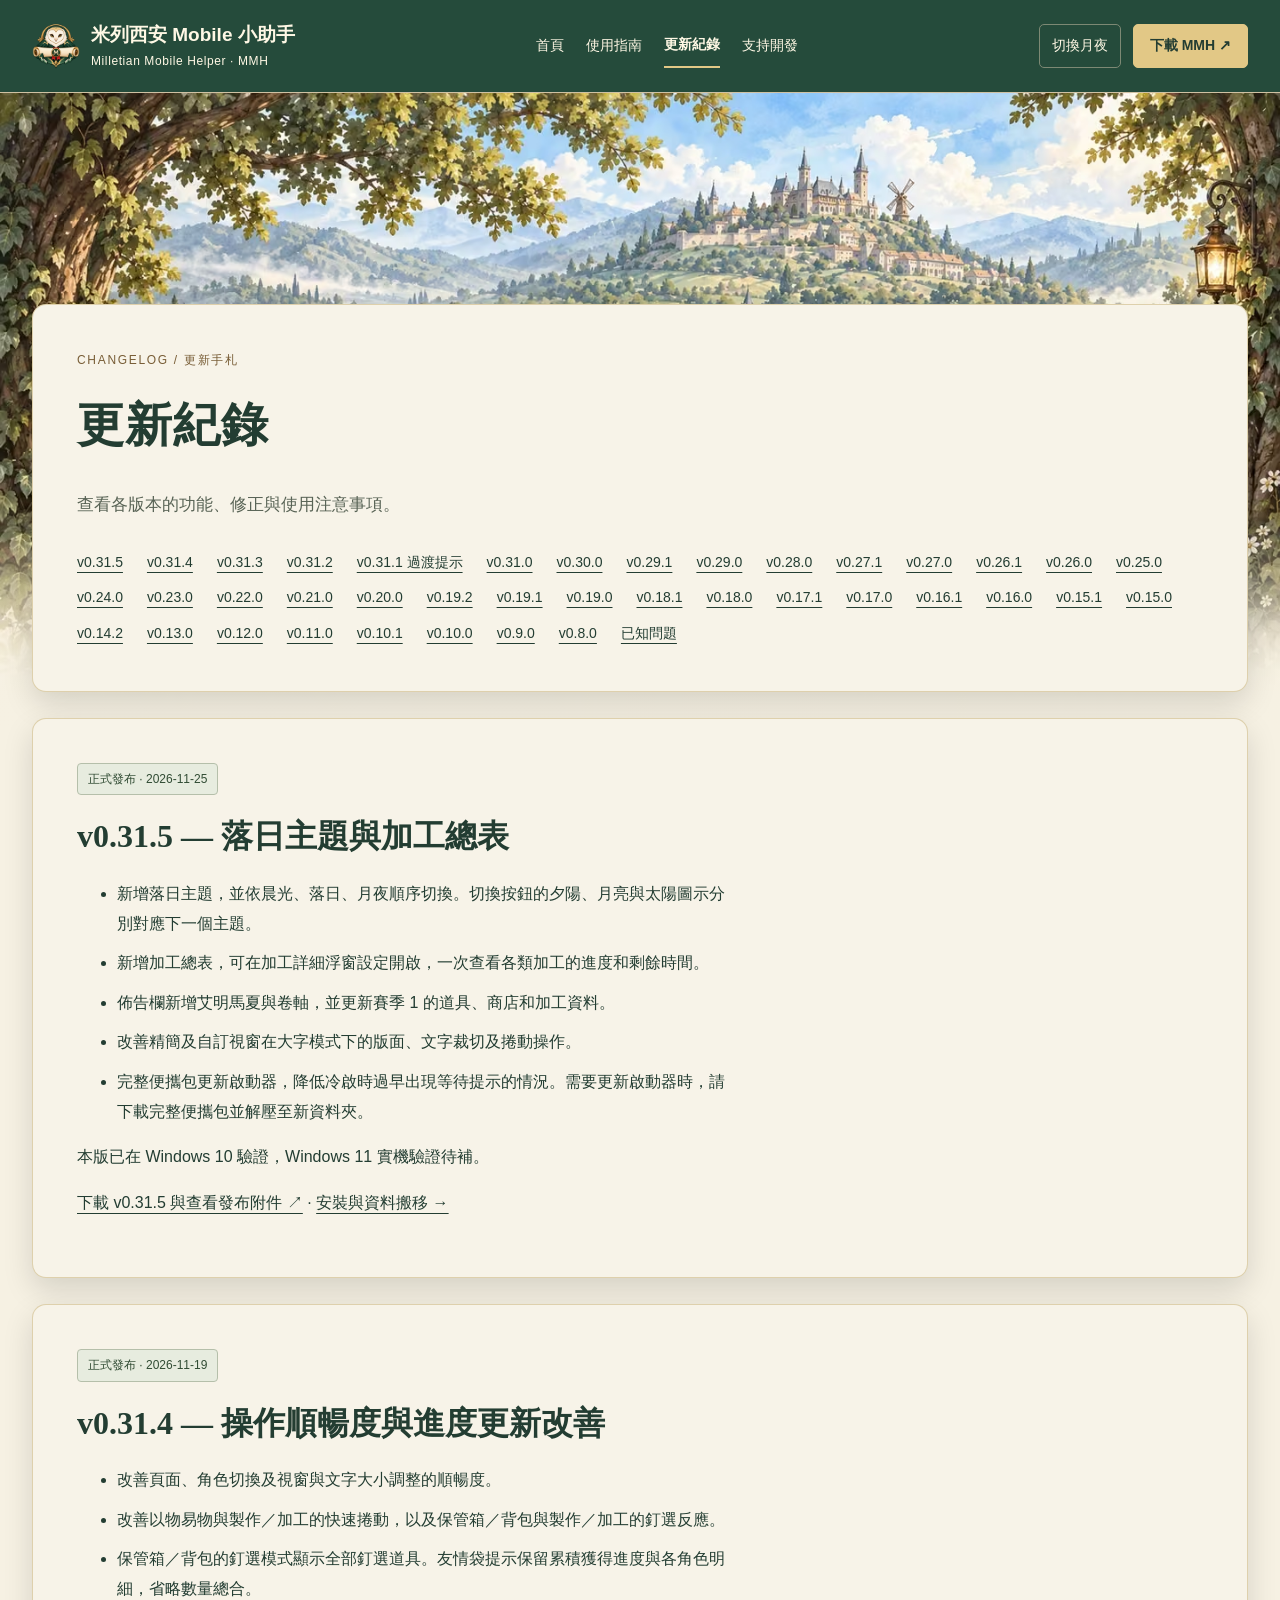
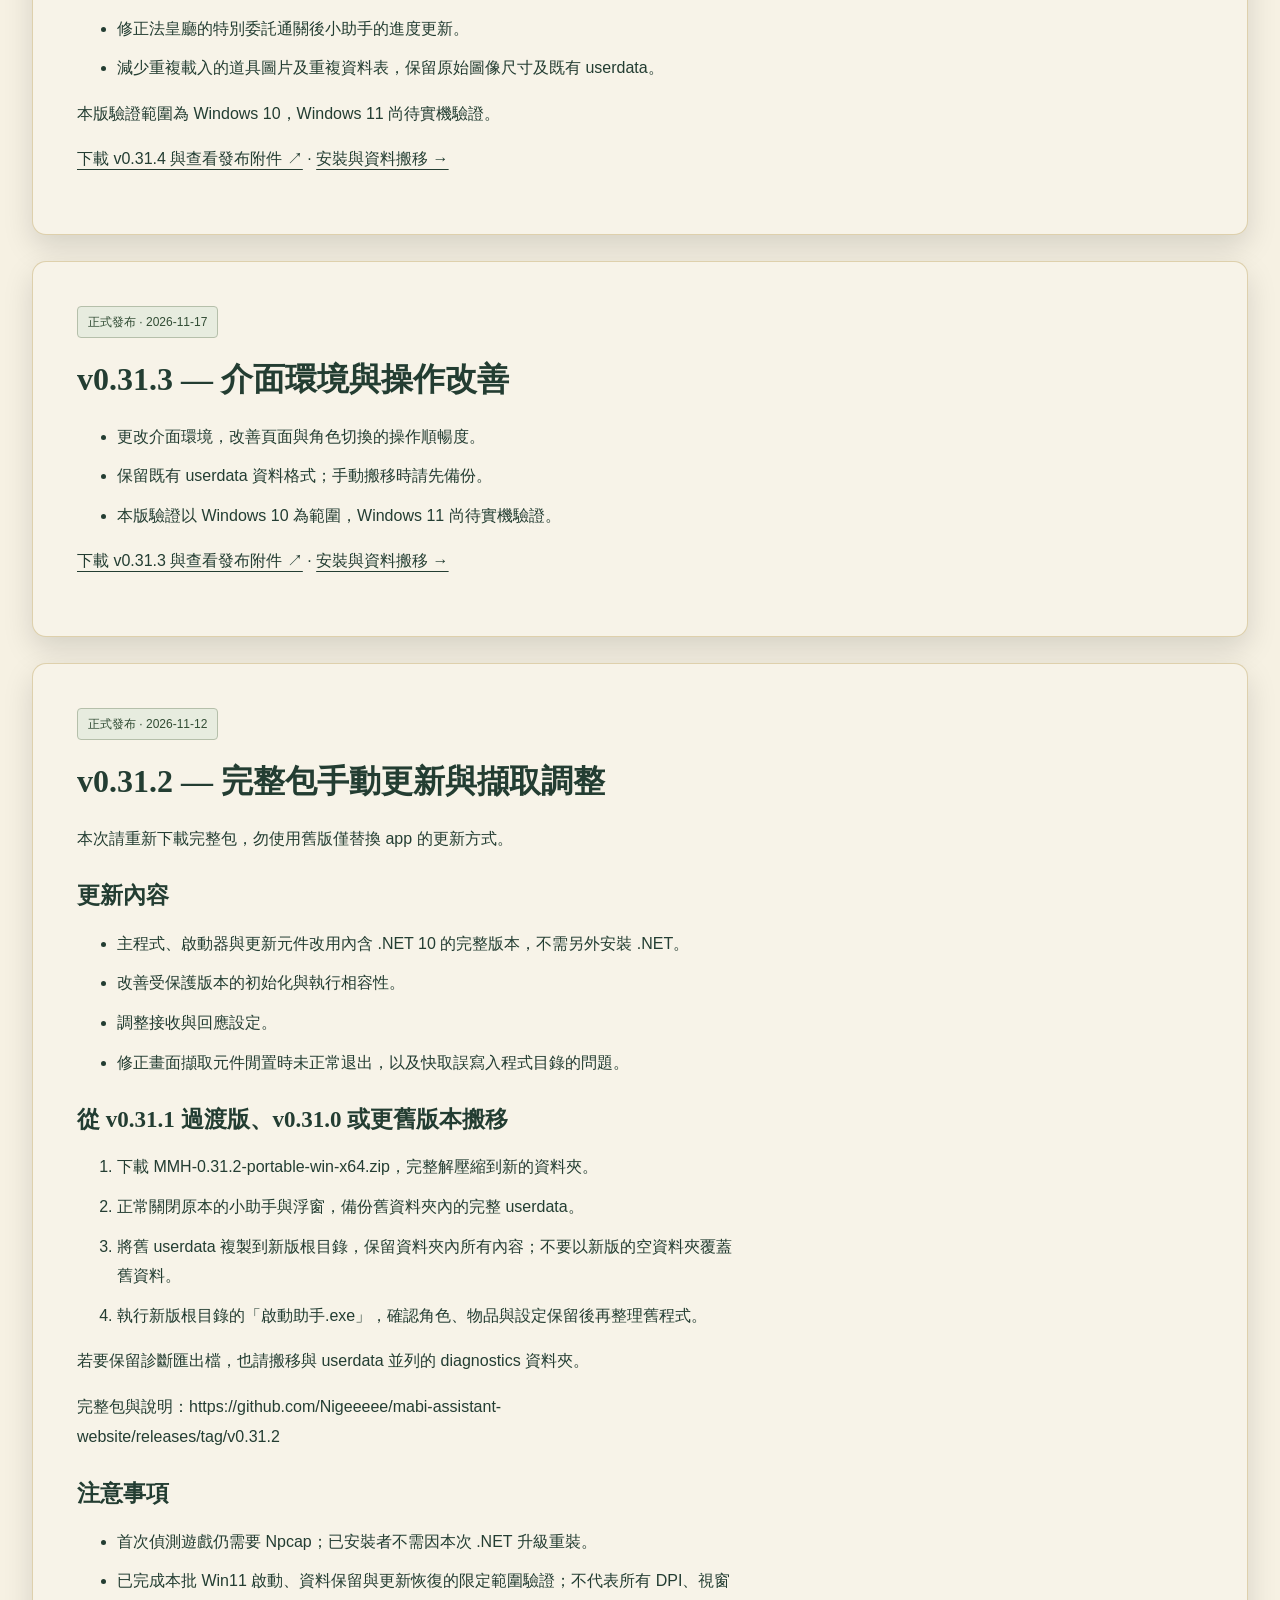
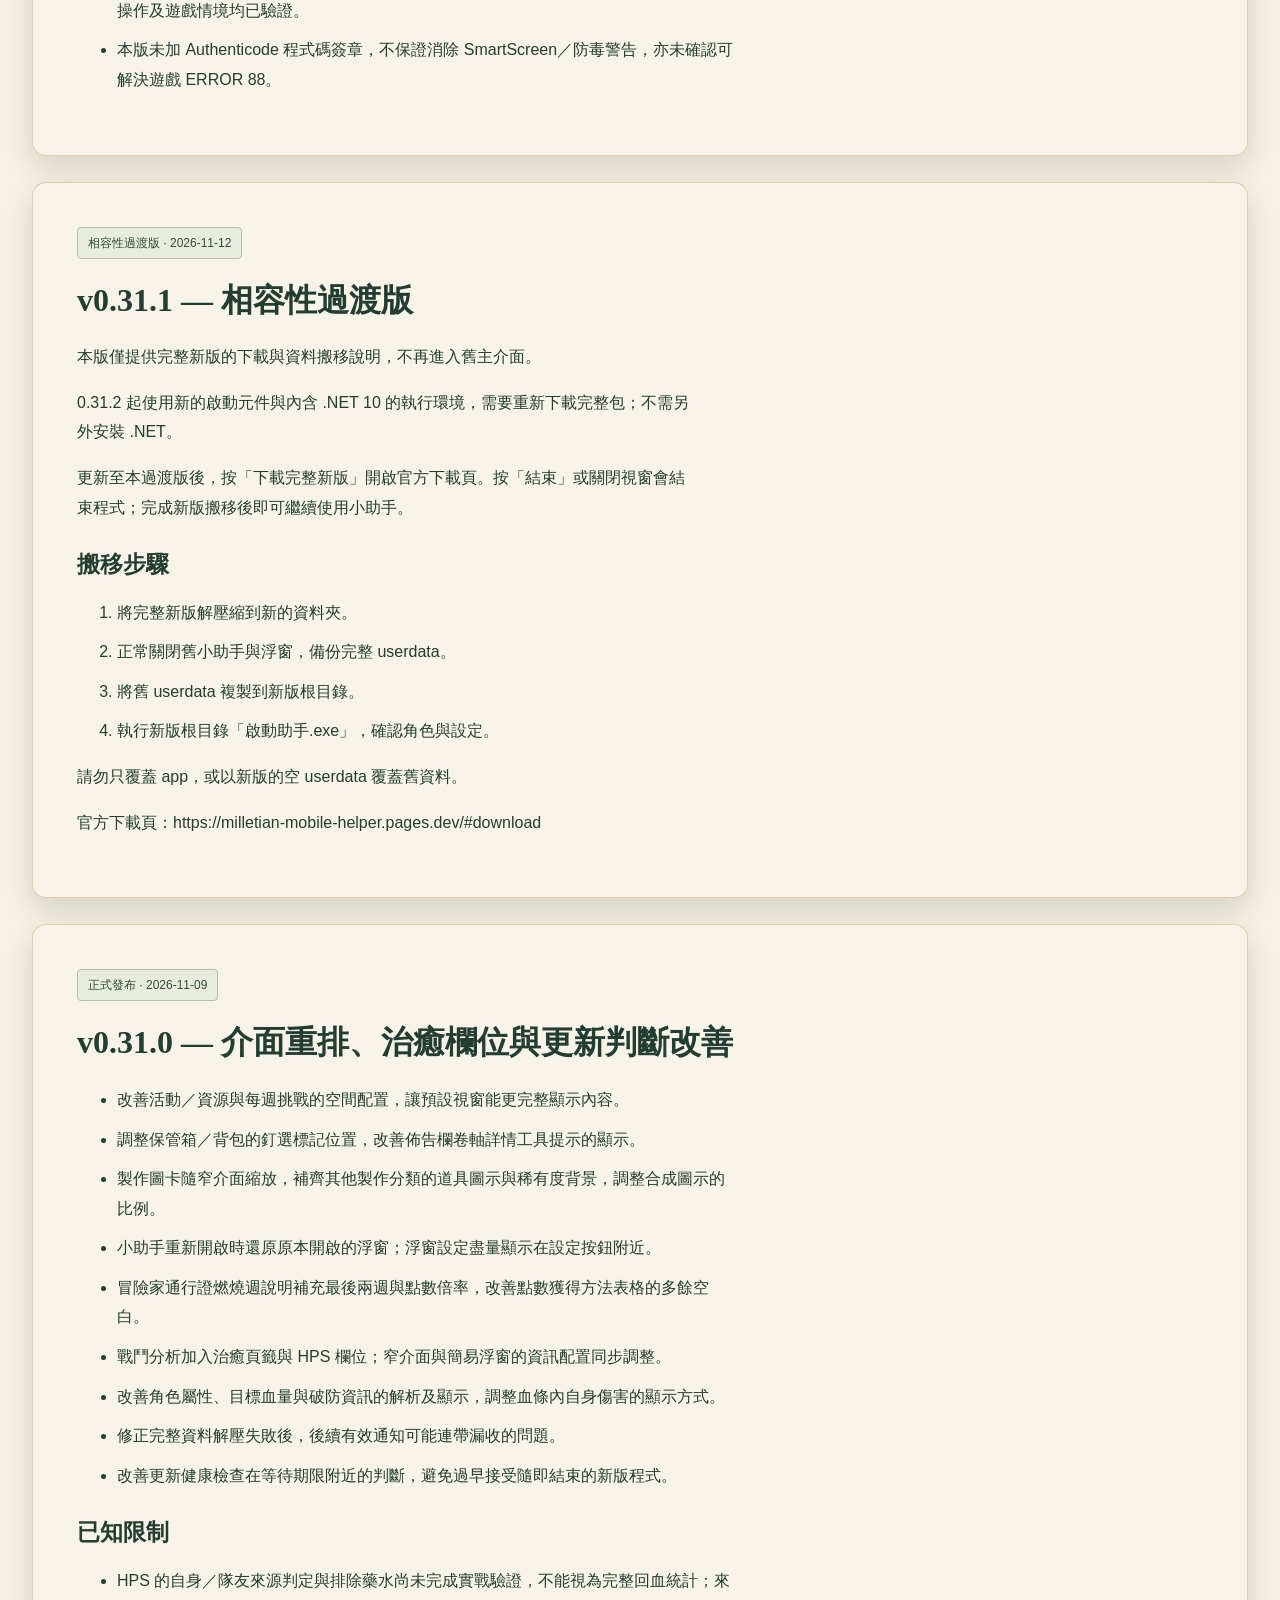
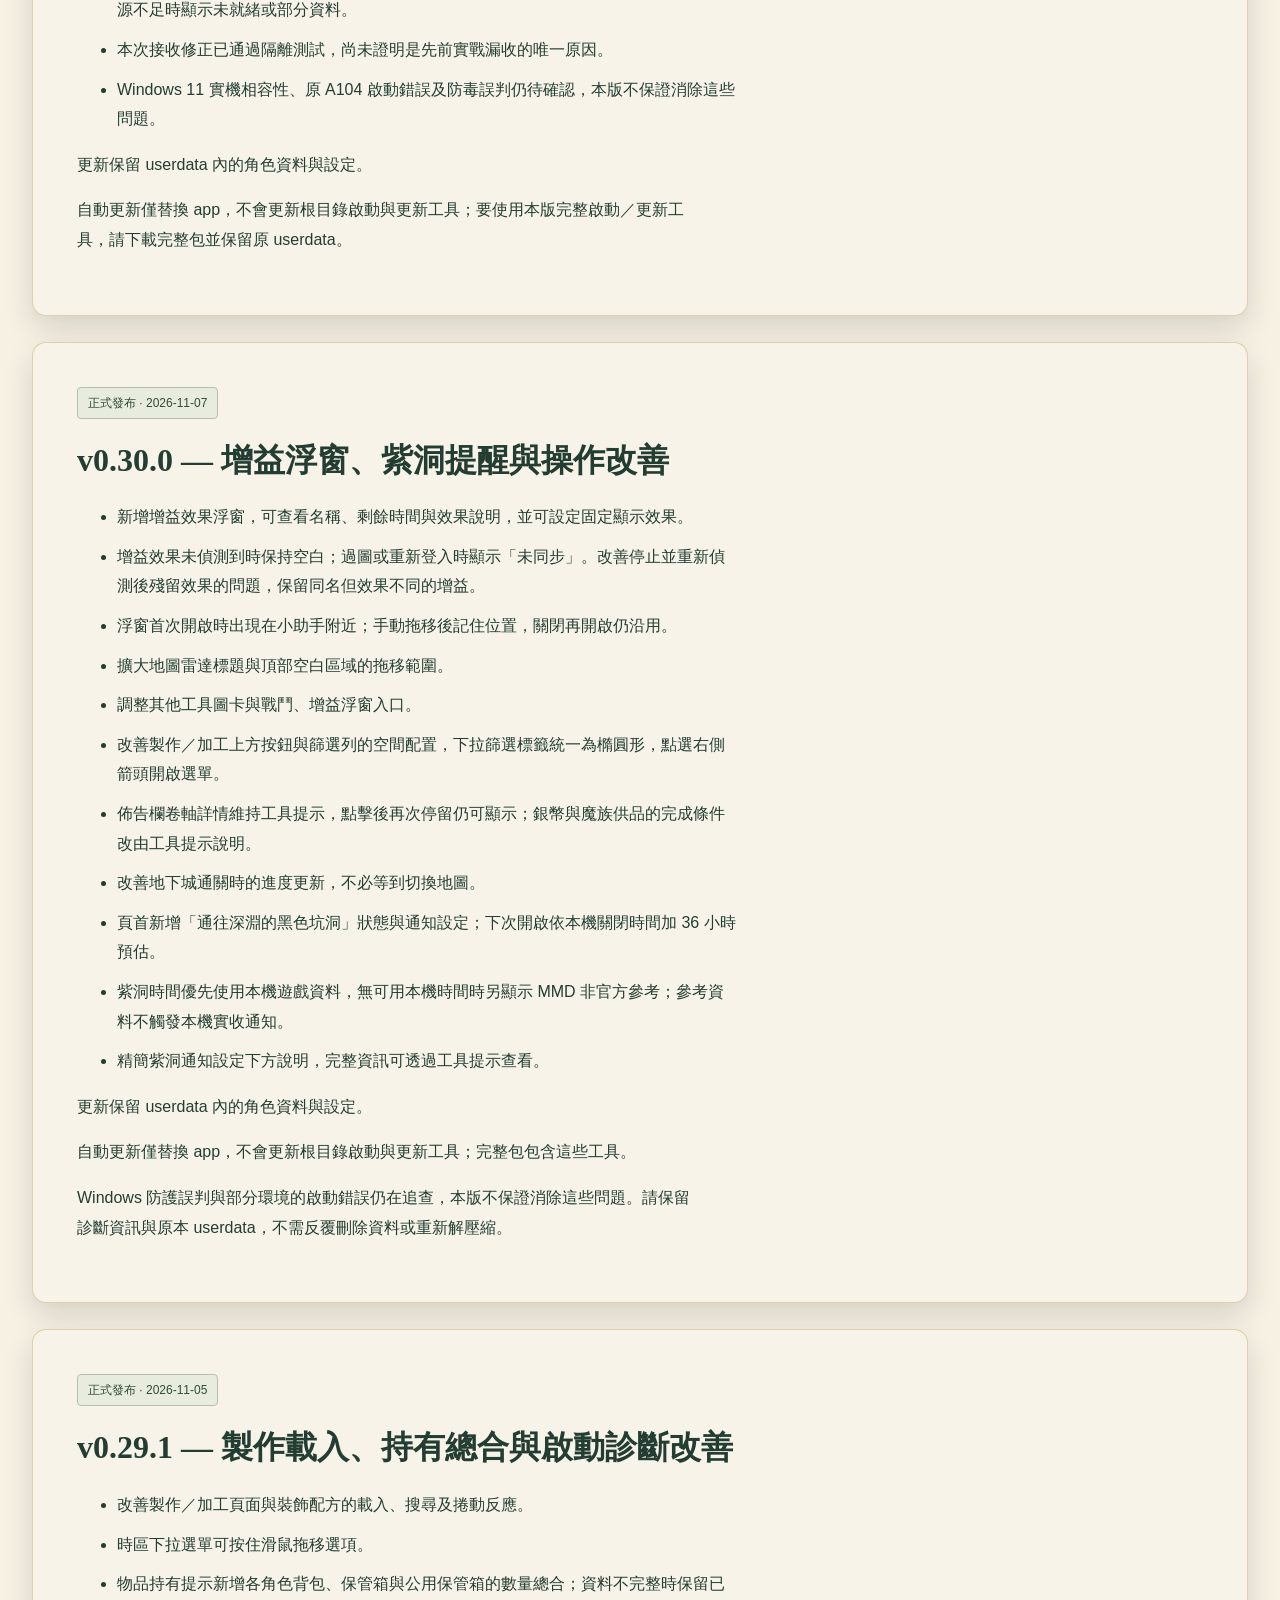
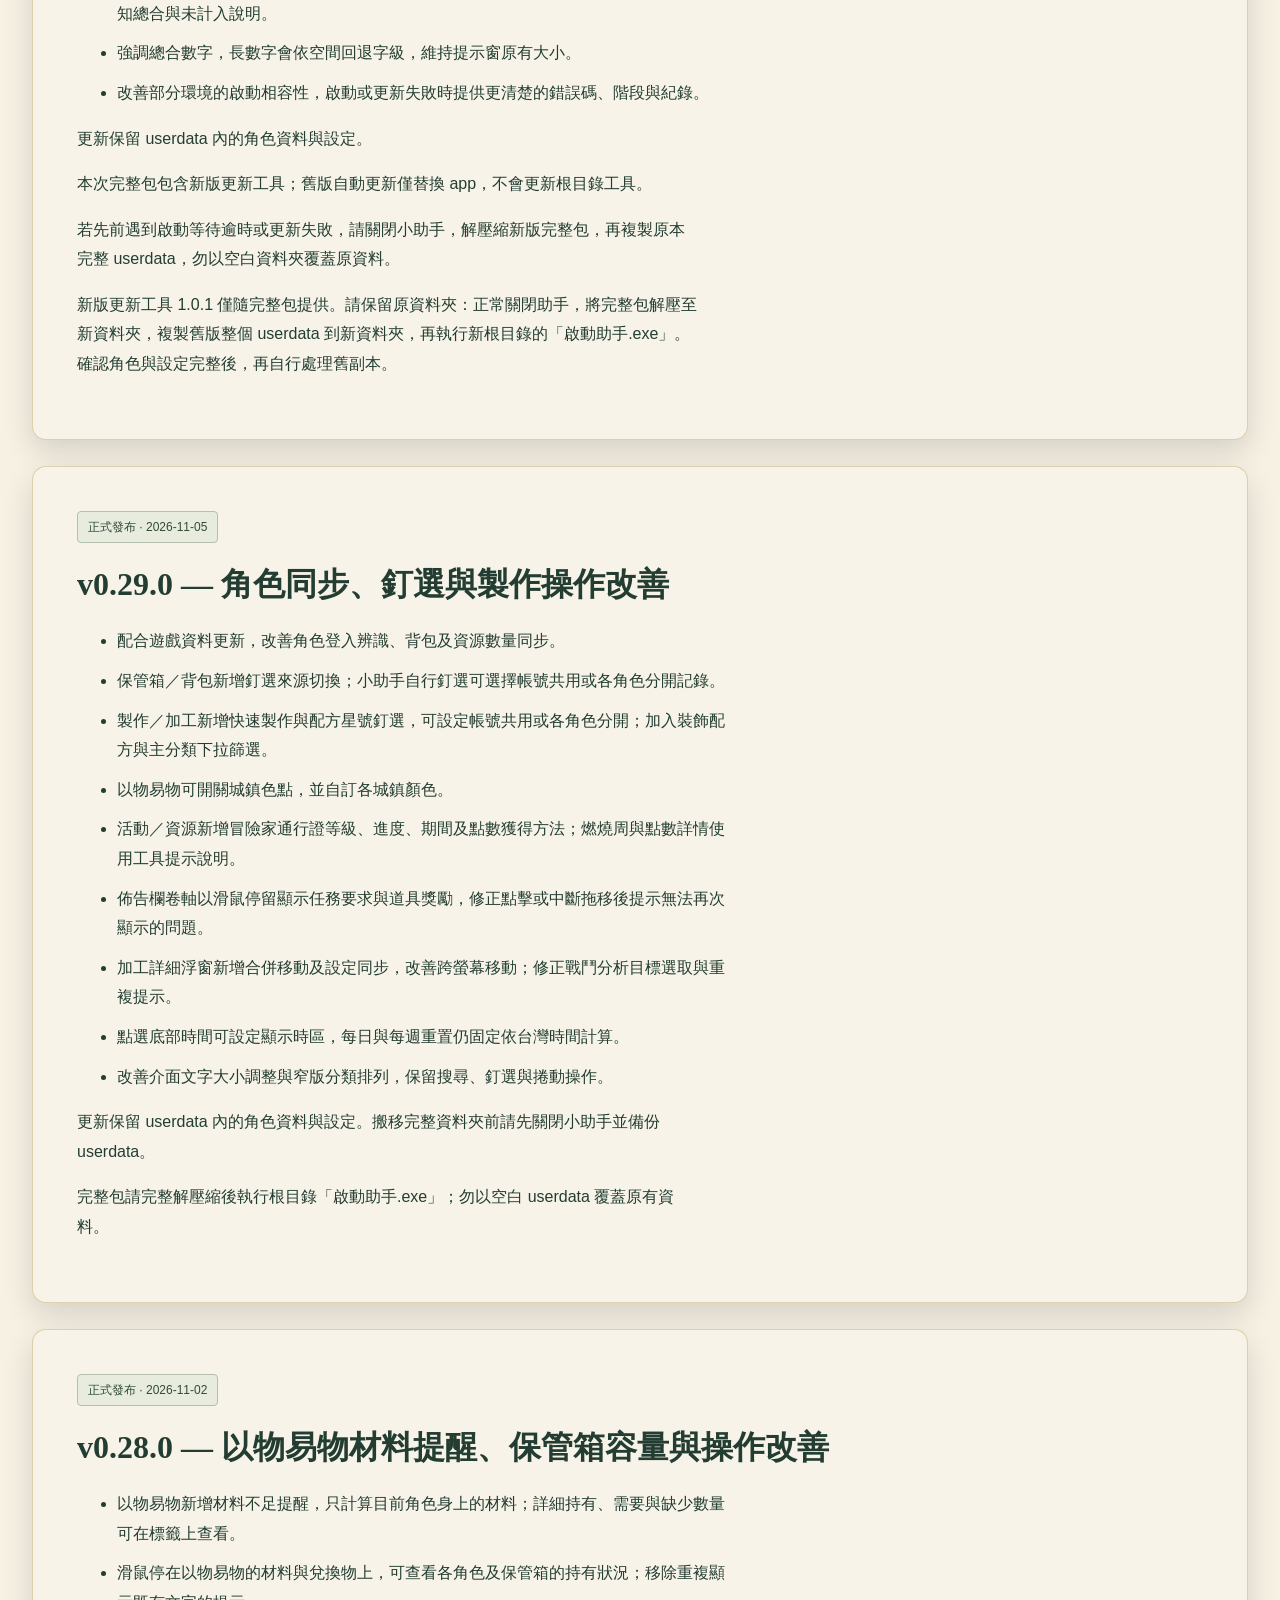
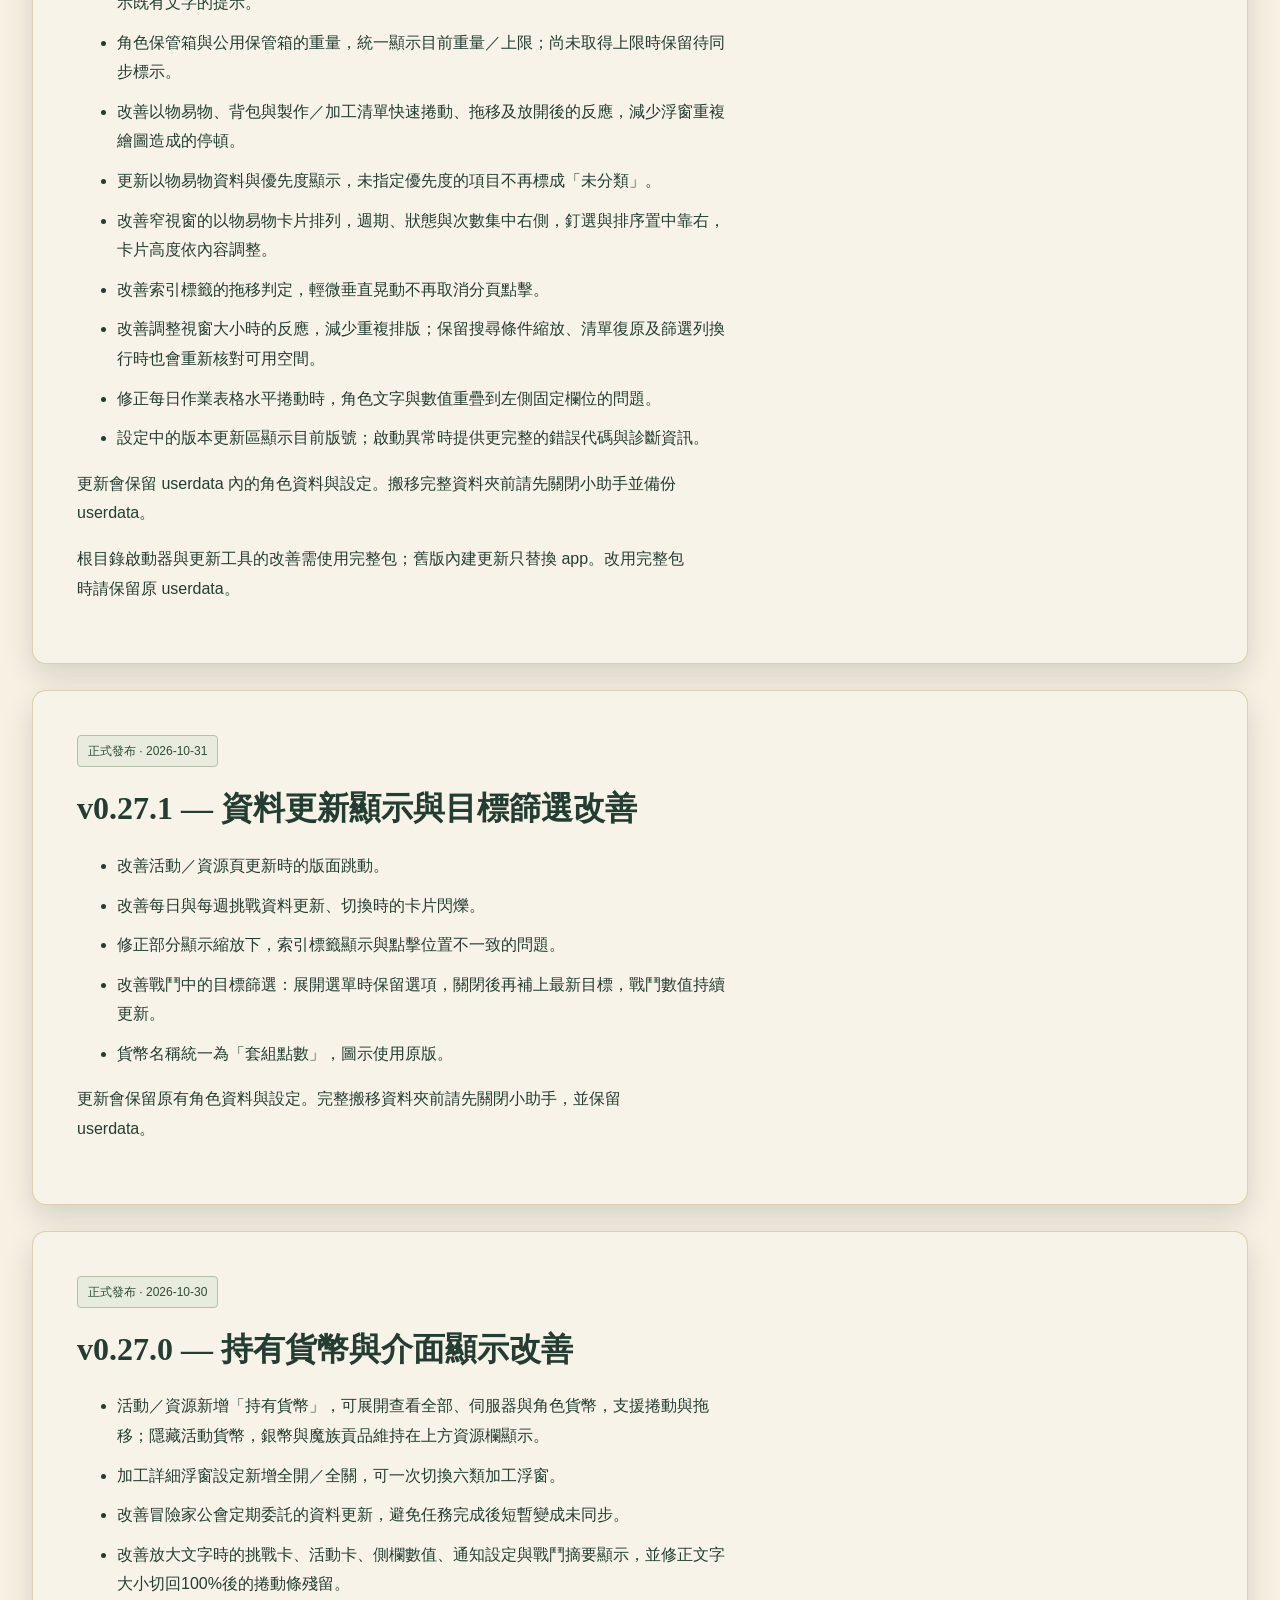
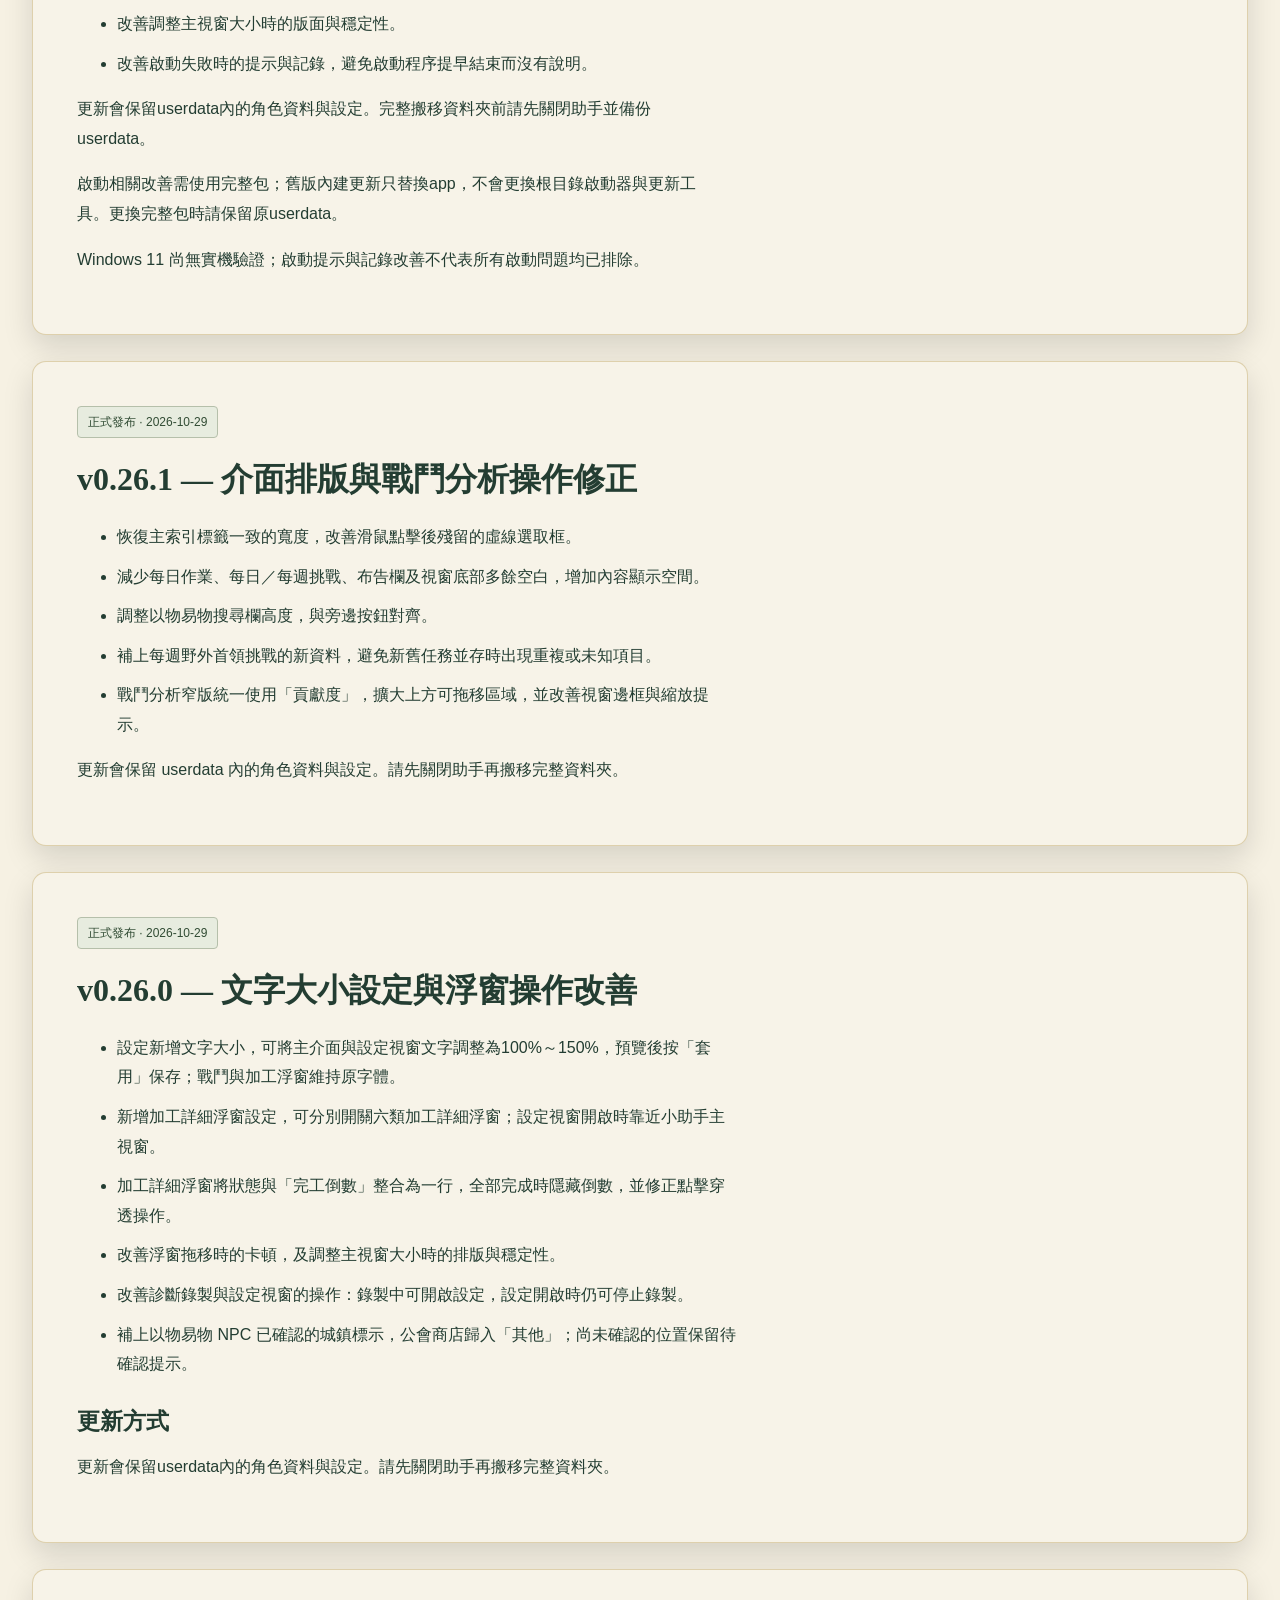
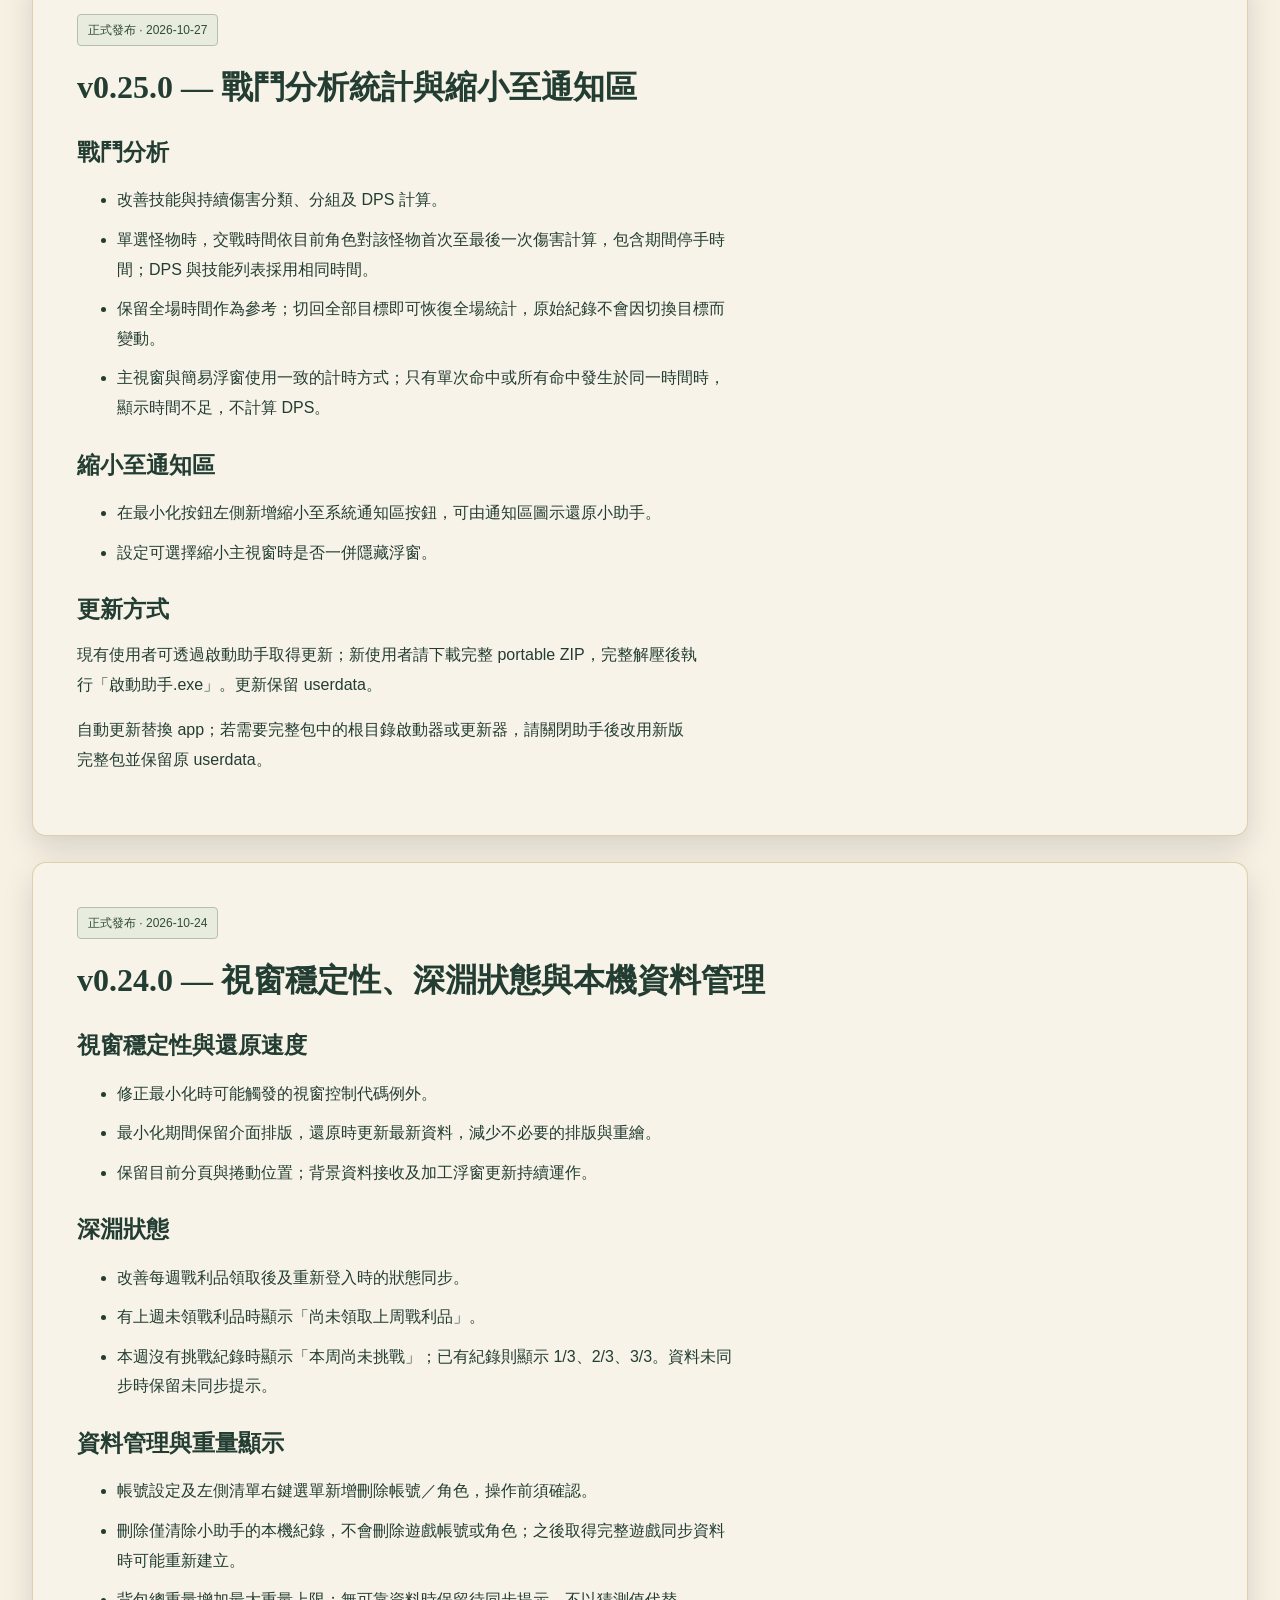
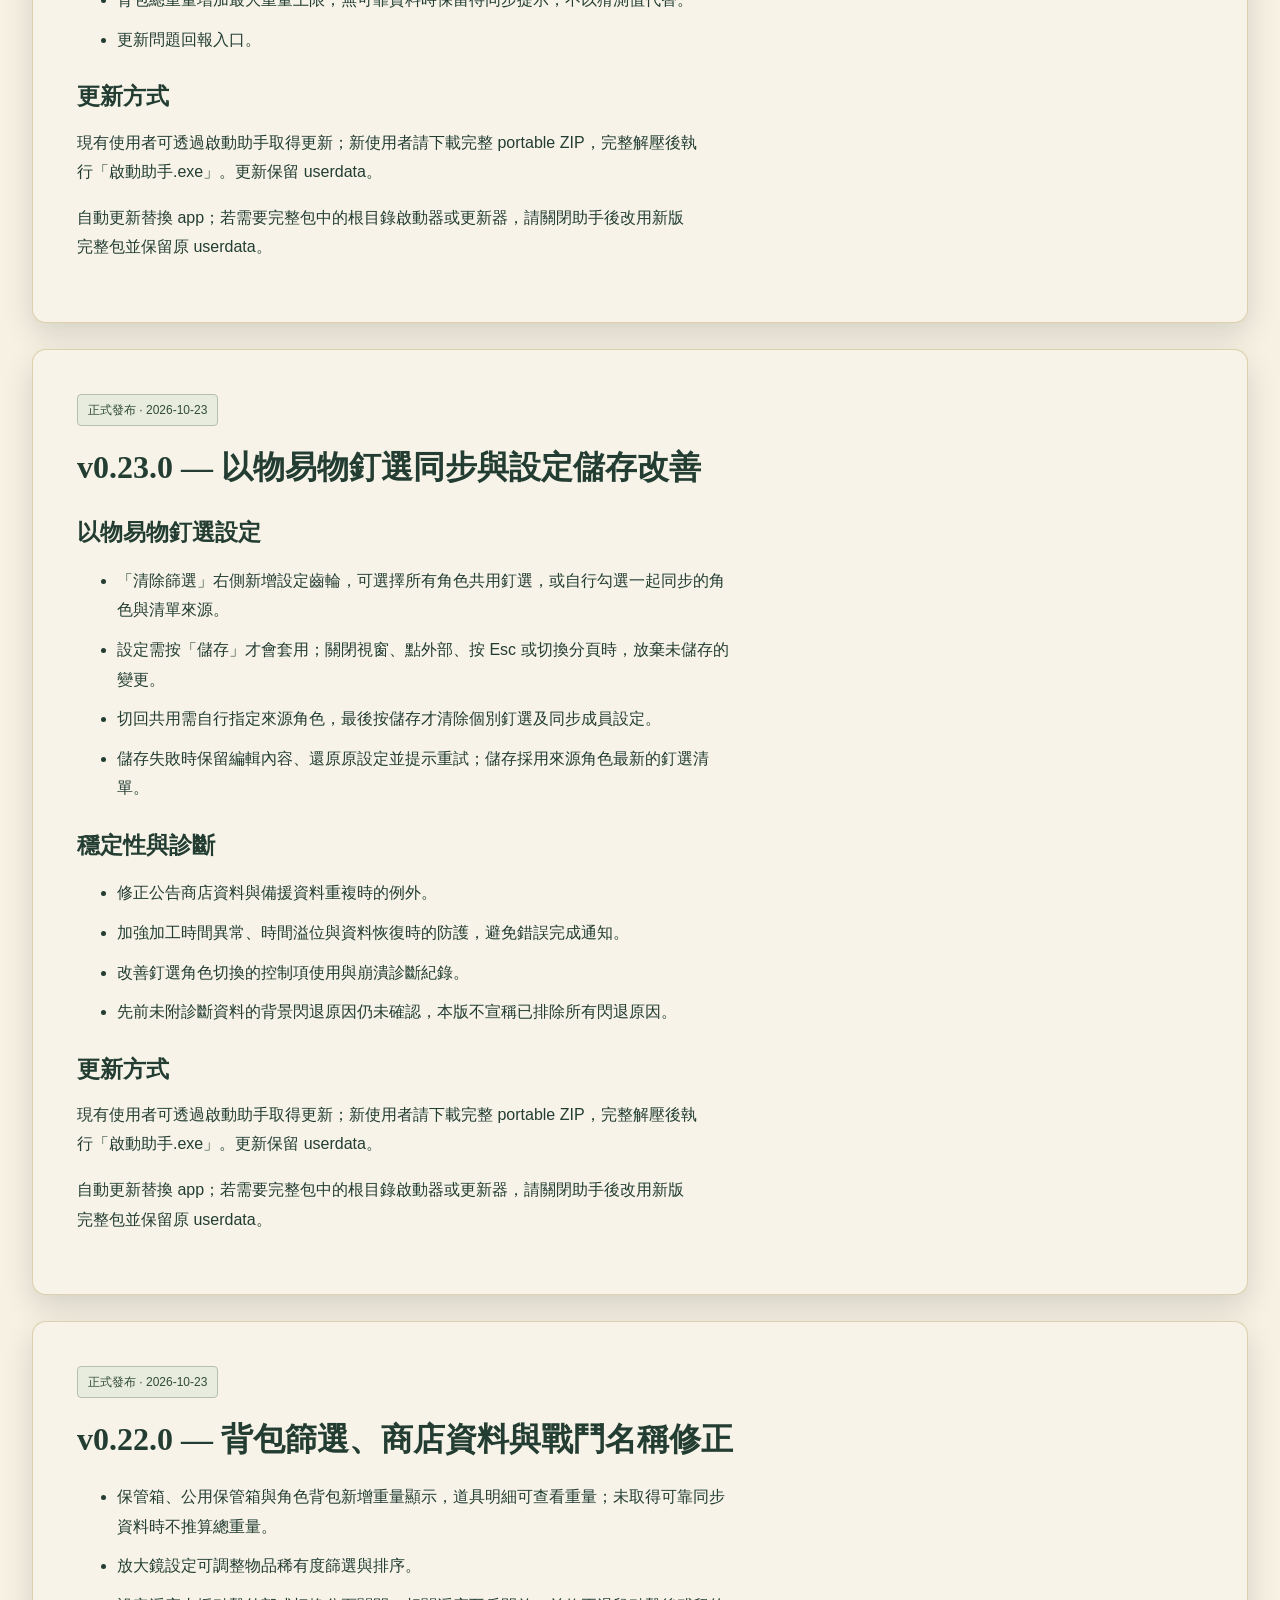
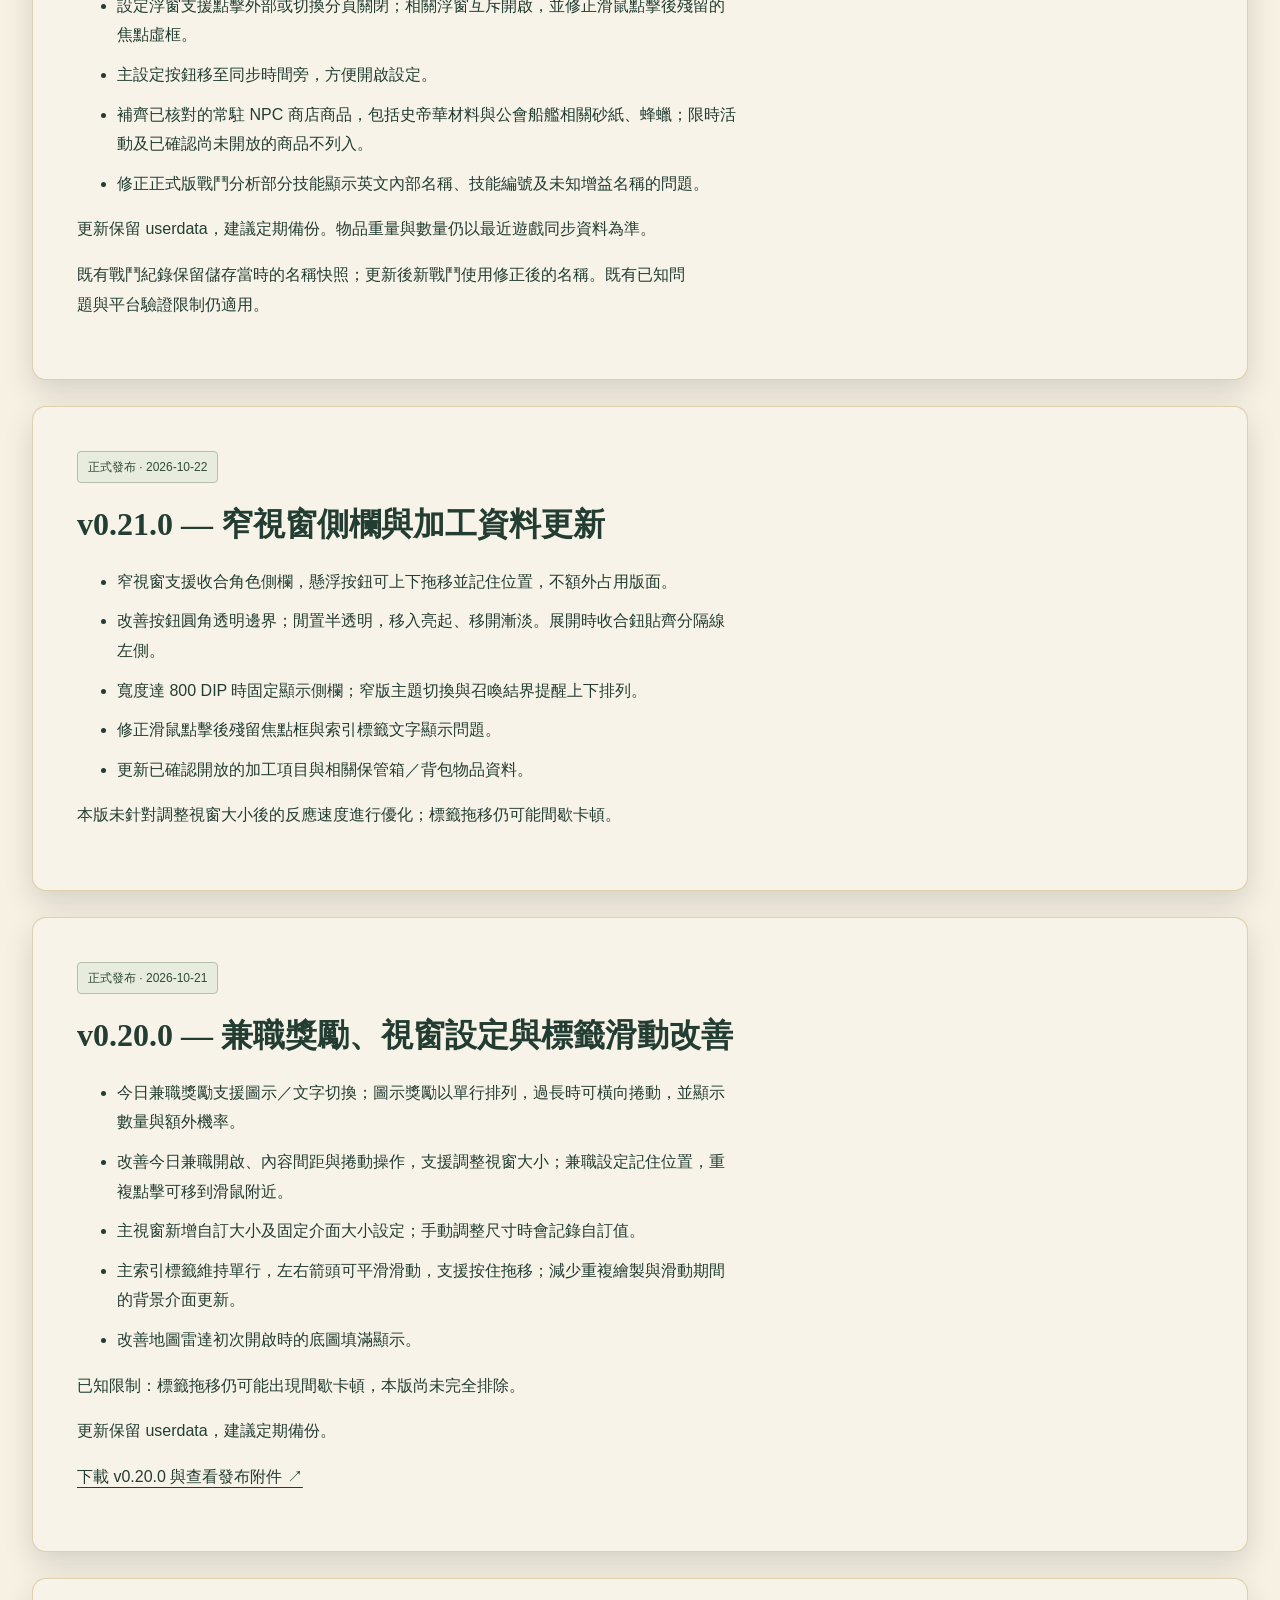
==== commit 7ffdf851: "Publish MMH v0.31.5 downloads and release notes" ====
--- a/public/changelog.html
+++ b/public/changelog.html
@@ -1,7 +1,9 @@
-<!doctype html><html lang="zh-Hant"><head><meta charset="utf-8"><meta name="viewport" content="width=device-width,initial-scale=1"><title>MMH 更新紀錄｜瑪奇 Mobile 小助手版本與下載</title><link rel="icon" href="./assets/mmh-logo.webp"><script>(()=>{const t=new URLSearchParams(location.search).get('theme')==='night'?'night':'day',w=innerWidth,s=w<=960?960:w<=1440?1440:w<=1920?1920:2560,l=document.createElement('link');l.rel='preload';l.as='image';l.type='image/avif';l.href='./assets/background/forest-panorama-'+t+'-'+s+'.avif';l.fetchPriority='high';document.head.append(l);})();</script><link rel="stylesheet" href="./style.css?v=images-4"><link rel="stylesheet" href="./header.css?v=images-4"><script defer src="./site-config.js?v=0.31.4"></script><script defer src="./site.js?v=images-4"></script><link rel="stylesheet" href="./panorama.css?v=images-4"><meta name="description" content="查看瑪奇 Mobile 小助手 MMH 的正式版本更新紀錄、功能改善與更新注意事項，下載資訊以已公開的 Windows 版本為準。"><link rel="canonical" href="https://milletian-mobile-helper.pages.dev/changelog.html"><meta property="og:type" content="website"><meta property="og:locale" content="zh_TW"><meta property="og:site_name" content="米列西安 Mobile 小助手 MMH"><meta property="og:title" content="MMH 更新紀錄｜瑪奇 Mobile 小助手版本與下載"><meta property="og:description" content="查看瑪奇 Mobile 小助手 MMH 的正式版本更新紀錄、功能改善與更新注意事項，下載資訊以已公開的 Windows 版本為準。"><meta property="og:url" content="https://milletian-mobile-helper.pages.dev/changelog.html"></head><body data-theme="day"><script>document.body.dataset.theme=new URLSearchParams(location.search).get("theme")==="night"?"night":"day";</script><a class="skip-link" href="#main">跳至主要內容</a><header class="site-header"><a class="site-brand" href="./index.html"><img src="./assets/mmh-logo.webp" width="38" height="38" alt=""><span data-name>米列西安 Mobile 小助手</span><small>Milletian Mobile Helper · MMH</small></a><button id="nav-toggle" class="site-theme nav-toggle" aria-expanded="false" aria-controls="main-nav" type="button">選單 ☰</button><nav id="main-nav" class="site-nav" aria-label="主要導覽"><a href="./index.html">首頁</a><a href="./guide.html">使用指南</a><a href="./changelog.html">更新紀錄</a><a href="./support.html">支持開發</a></nav><div class="header-actions"><button id="theme-toggle" class="site-theme" type="button" aria-pressed="false">切換月夜</button><a class="site-download" href="./index.html#download">下載 MMH ↗</a></div></header><div class="panorama-stage"><div class="panorama-banner" aria-hidden="true"></div><main id="main" class="site-main">+<!doctype html><html lang="zh-Hant"><head><meta charset="utf-8"><meta name="viewport" content="width=device-width,initial-scale=1"><title>MMH 更新紀錄｜瑪奇 Mobile 小助手版本與下載</title><link rel="icon" href="./assets/mmh-logo.webp"><script>(()=>{const t=new URLSearchParams(location.search).get('theme')==='night'?'night':'day',w=innerWidth,s=w<=960?960:w<=1440?1440:w<=1920?1920:2560,l=document.createElement('link');l.rel='preload';l.as='image';l.type='image/avif';l.href='./assets/background/forest-panorama-'+t+'-'+s+'.avif';l.fetchPriority='high';document.head.append(l);})();</script><link rel="stylesheet" href="./style.css?v=images-4"><link rel="stylesheet" href="./header.css?v=images-4"><script defer src="./site-config.js?v=0.31.5"></script><script defer src="./site.js?v=images-4"></script><link rel="stylesheet" href="./panorama.css?v=images-4"><meta name="description" content="查看瑪奇 Mobile 小助手 MMH 的正式版本更新紀錄、功能改善與更新注意事項，下載資訊以已公開的 Windows 版本為準。"><link rel="canonical" href="https://milletian-mobile-helper.pages.dev/changelog.html"><meta property="og:type" content="website"><meta property="og:locale" content="zh_TW"><meta property="og:site_name" content="米列西安 Mobile 小助手 MMH"><meta property="og:title" content="MMH 更新紀錄｜瑪奇 Mobile 小助手版本與下載"><meta property="og:description" content="查看瑪奇 Mobile 小助手 MMH 的正式版本更新紀錄、功能改善與更新注意事項，下載資訊以已公開的 Windows 版本為準。"><meta property="og:url" content="https://milletian-mobile-helper.pages.dev/changelog.html"></head><body data-theme="day"><script>document.body.dataset.theme=new URLSearchParams(location.search).get("theme")==="night"?"night":"day";</script><a class="skip-link" href="#main">跳至主要內容</a><header class="site-header"><a class="site-brand" href="./index.html"><img src="./assets/mmh-logo.webp" width="38" height="38" alt=""><span data-name>米列西安 Mobile 小助手</span><small>Milletian Mobile Helper · MMH</small></a><button id="nav-toggle" class="site-theme nav-toggle" aria-expanded="false" aria-controls="main-nav" type="button">選單 ☰</button><nav id="main-nav" class="site-nav" aria-label="主要導覽"><a href="./index.html">首頁</a><a href="./guide.html">使用指南</a><a href="./changelog.html">更新紀錄</a><a href="./support.html">支持開發</a></nav><div class="header-actions"><button id="theme-toggle" class="site-theme" type="button" aria-pressed="false">切換月夜</button><a class="site-download" href="./index.html#download">下載 MMH ↗</a></div></header><div class="panorama-stage"><div class="panorama-banner" aria-hidden="true"></div><main id="main" class="site-main"> 
-<section class="paper section"><p class="eyebrow">CHANGELOG / 更新手札</p><h1>更新紀錄</h1><p class="lead">查看各版本的功能、修正與使用注意事項。</p><nav class="local-nav" aria-label="版本導覽"><a href="#v0314">v0.31.4</a><a href="#v0313">v0.31.3</a><a href="#v0312">v0.31.2</a><a href="#v0311">v0.31.1 過渡提示</a><a href="#v0310">v0.31.0</a><a href="#v0300">v0.30.0</a><a href="#v0291">v0.29.1</a><a href="#v0290">v0.29.0</a><a href="#v0280">v0.28.0</a><a href="#v0271">v0.27.1</a><a href="#v0270">v0.27.0</a><a href="#v0261">v0.26.1</a><a href="#v0260">v0.26.0</a><a href="#v0250">v0.25.0</a><a href="#v0240">v0.24.0</a><a href="#v0230">v0.23.0</a><a href="#v0220">v0.22.0</a><a href="#v0210">v0.21.0</a><a href="#v0200">v0.20.0</a><a href="#v0192">v0.19.2</a><a href="#v0191">v0.19.1</a><a href="#v0190">v0.19.0</a><a href="#v0181">v0.18.1</a><a href="#v0180">v0.18.0</a><a href="#v0171">v0.17.1</a><a href="#v0170">v0.17.0</a><a href="#v0161">v0.16.1</a><a href="#v0160">v0.16.0</a><a href="#v0151">v0.15.1</a><a href="#v0150">v0.15.0</a><a href="#v0142">v0.14.2</a><a href="#v0130">v0.13.0</a><a href="#v0120">v0.12.0</a><a href="#v0110">v0.11.0</a><a href="#v0101">v0.10.1</a><a href="#v0100">v0.10.0</a><a href="#v090">v0.9.0</a><a href="#v080">v0.8.0</a><a href="#known-issues">已知問題</a></nav></section>+<section class="paper section"><p class="eyebrow">CHANGELOG / 更新手札</p><h1>更新紀錄</h1><p class="lead">查看各版本的功能、修正與使用注意事項。</p><nav class="local-nav" aria-label="版本導覽"><a href="#v0315">v0.31.5</a><a href="#v0314">v0.31.4</a><a href="#v0313">v0.31.3</a><a href="#v0312">v0.31.2</a><a href="#v0311">v0.31.1 過渡提示</a><a href="#v0310">v0.31.0</a><a href="#v0300">v0.30.0</a><a href="#v0291">v0.29.1</a><a href="#v0290">v0.29.0</a><a href="#v0280">v0.28.0</a><a href="#v0271">v0.27.1</a><a href="#v0270">v0.27.0</a><a href="#v0261">v0.26.1</a><a href="#v0260">v0.26.0</a><a href="#v0250">v0.25.0</a><a href="#v0240">v0.24.0</a><a href="#v0230">v0.23.0</a><a href="#v0220">v0.22.0</a><a href="#v0210">v0.21.0</a><a href="#v0200">v0.20.0</a><a href="#v0192">v0.19.2</a><a href="#v0191">v0.19.1</a><a href="#v0190">v0.19.0</a><a href="#v0181">v0.18.1</a><a href="#v0180">v0.18.0</a><a href="#v0171">v0.17.1</a><a href="#v0170">v0.17.0</a><a href="#v0161">v0.16.1</a><a href="#v0160">v0.16.0</a><a href="#v0151">v0.15.1</a><a href="#v0150">v0.15.0</a><a href="#v0142">v0.14.2</a><a href="#v0130">v0.13.0</a><a href="#v0120">v0.12.0</a><a href="#v0110">v0.11.0</a><a href="#v0101">v0.10.1</a><a href="#v0100">v0.10.0</a><a href="#v090">v0.9.0</a><a href="#v080">v0.8.0</a><a href="#known-issues">已知問題</a></nav></section> 
+<section id="v0315" class="paper section prose"><span class="badge">正式發布 · 2026-11-25</span><h2>v0.31.5 — 落日主題與加工總表</h2><ul><li>新增落日主題，並依晨光、落日、月夜順序切換。切換按鈕的夕陽、月亮與太陽圖示分別對應下一個主題。</li><li>新增加工總表，可在加工詳細浮窗設定開啟，一次查看各類加工的進度和剩餘時間。</li><li>佈告欄新增艾明馬夏與卷軸，並更新賽季 1 的道具、商店和加工資料。</li><li>改善精簡及自訂視窗在大字模式下的版面、文字裁切及捲動操作。</li><li>完整便攜包更新啟動器，降低冷啟時過早出現等待提示的情況。需要更新啟動器時，請下載完整便攜包並解壓至新資料夾。</li></ul><p>本版已在 Windows 10 驗證，Windows 11 實機驗證待補。</p><p><a href="https://github.com/Nigeeeee/mabi-assistant-website/releases/tag/v0.31.5">下載 v0.31.5 與查看發布附件 ↗</a> · <a href="./guide.html#v0315-guide">安裝與資料搬移 →</a></p></section>
+
 <section id="v0314" class="paper section prose"><span class="badge">正式發布 · 2026-11-19</span><h2>v0.31.4 — 操作順暢度與進度更新改善</h2><ul><li>改善頁面、角色切換及視窗與文字大小調整的順暢度。</li><li>改善以物易物與製作／加工的快速捲動，以及保管箱／背包與製作／加工的釘選反應。</li><li>保管箱／背包的釘選模式顯示全部釘選道具。友情袋提示保留累積獲得進度與各角色明細，省略數量總合。</li><li>修正法皇廳的特別委託通關後小助手的進度更新。</li><li>減少重複載入的道具圖片及重複資料表，保留原始圖像尺寸及既有 userdata。</li></ul><p>本版驗證範圍為 Windows 10，Windows 11 尚待實機驗證。</p><p><a href="https://github.com/Nigeeeee/mabi-assistant-website/releases/tag/v0.31.4">下載 v0.31.4 與查看發布附件 ↗</a> · <a href="./guide.html#v0314-guide">安裝與資料搬移 →</a></p></section>
 
 <section id="v0313" class="paper section prose"><span class="badge">正式發布 · 2026-11-17</span><h2>v0.31.3 — 介面環境與操作改善</h2><ul><li>更改介面環境，改善頁面與角色切換的操作順暢度。</li><li>保留既有 userdata 資料格式；手動搬移時請先備份。</li><li>本版驗證以 Windows 10 為範圍，Windows 11 尚待實機驗證。</li></ul><p><a href="https://github.com/Nigeeeee/mabi-assistant-website/releases/tag/v0.31.3">下載 v0.31.3 與查看發布附件 ↗</a> · <a href="./guide.html#v0313-guide">安裝與資料搬移 →</a></p></section>
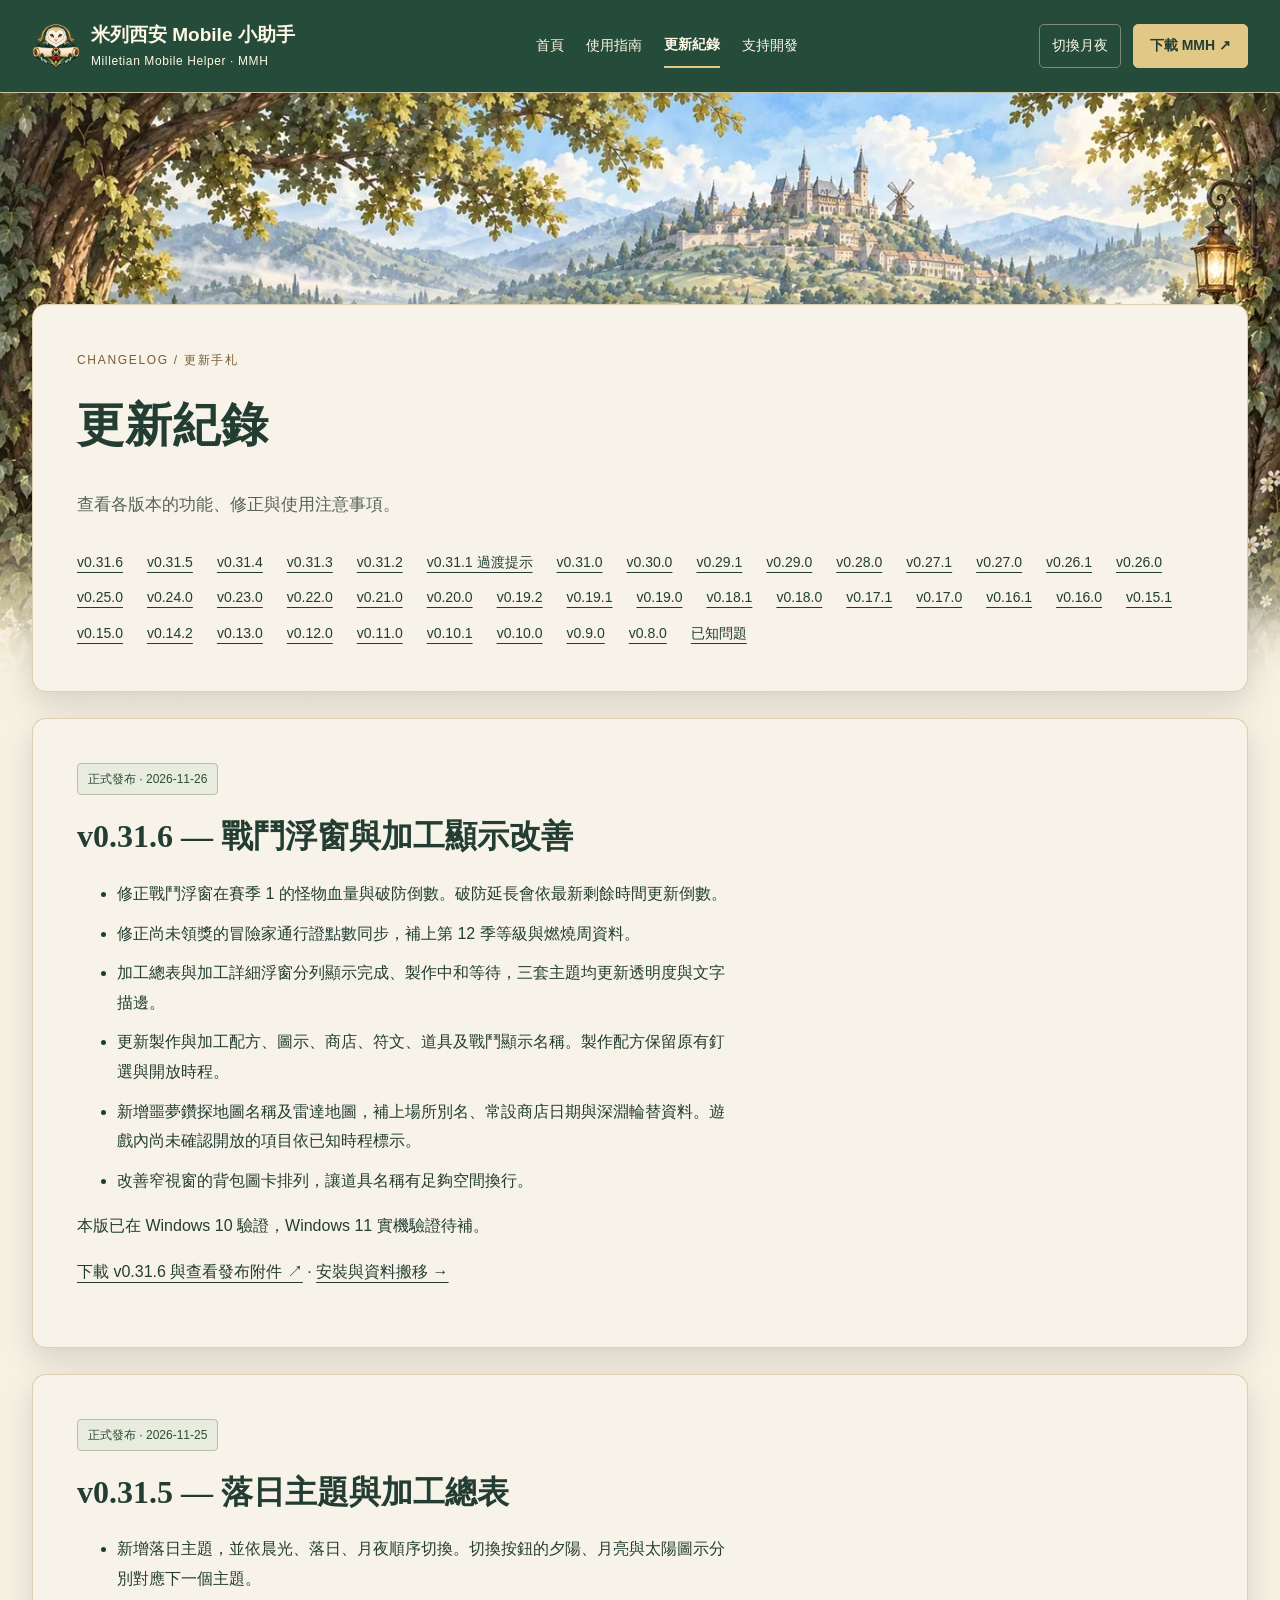
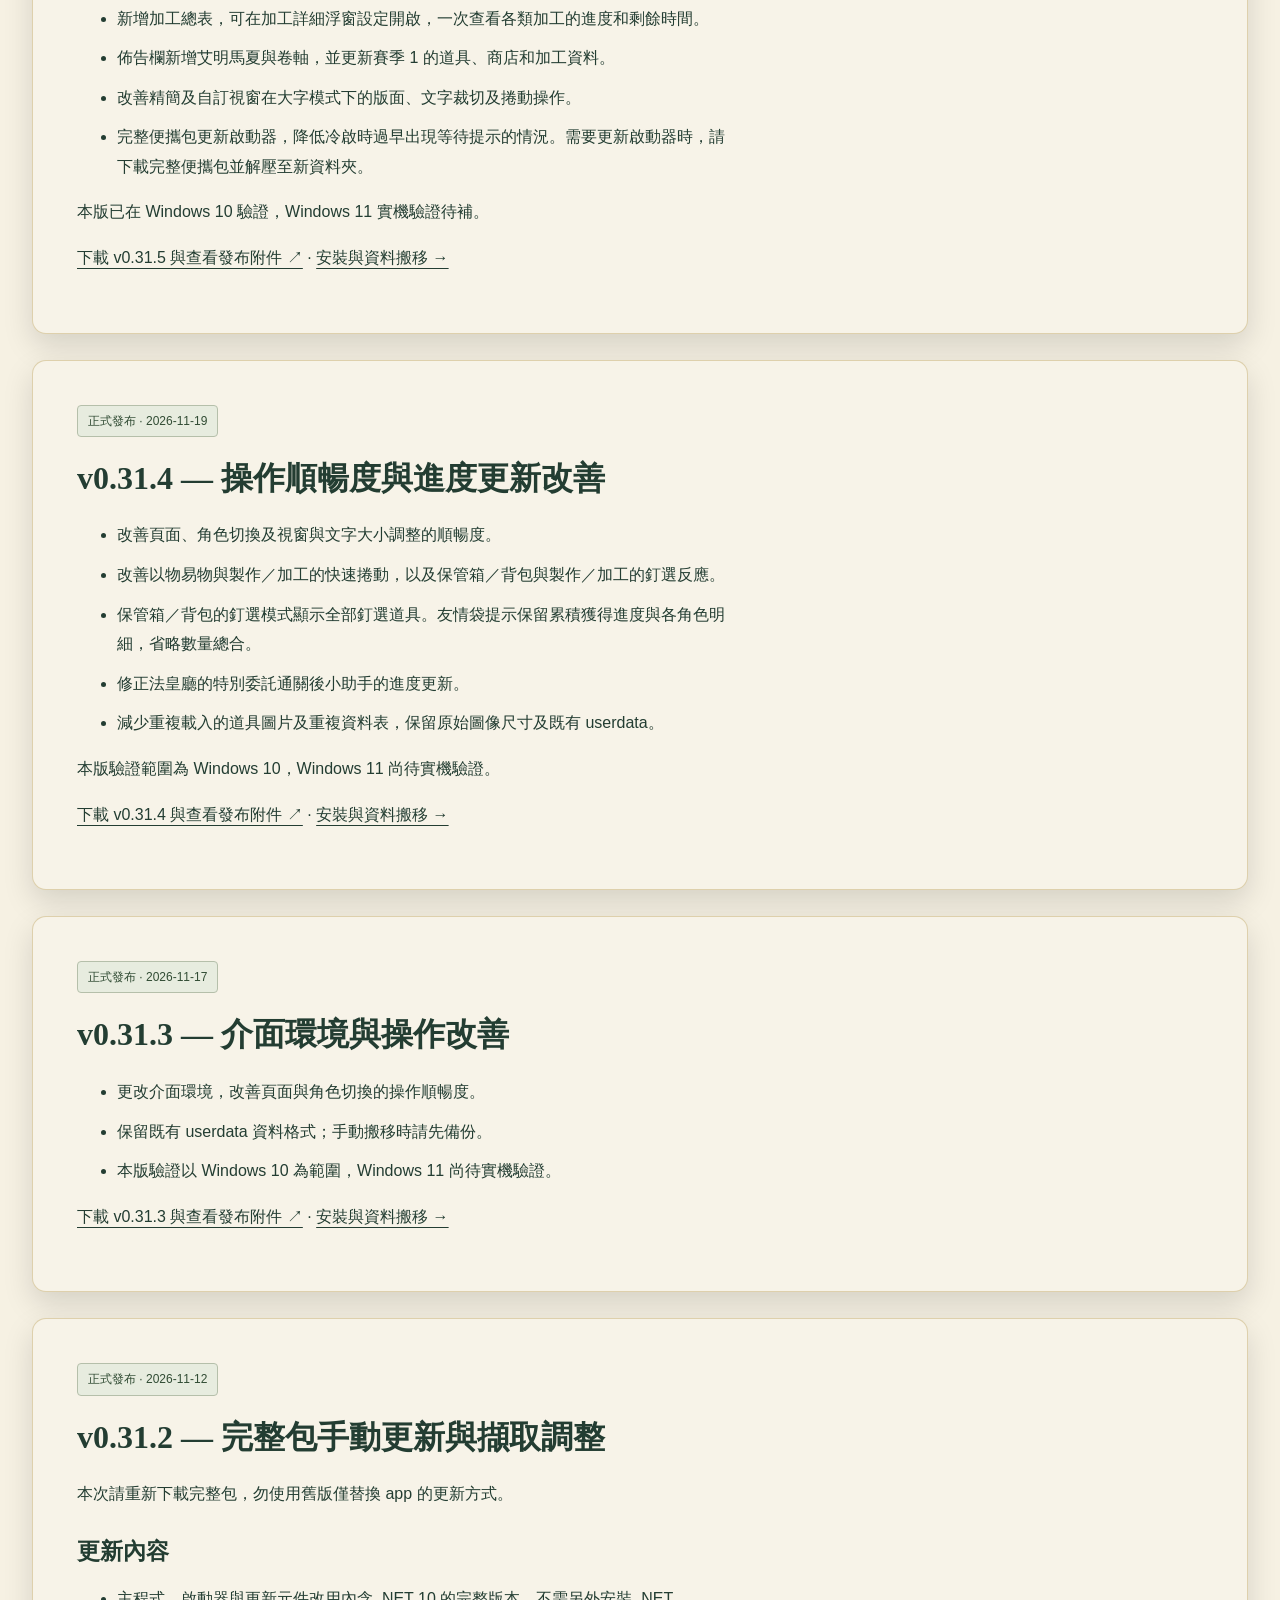
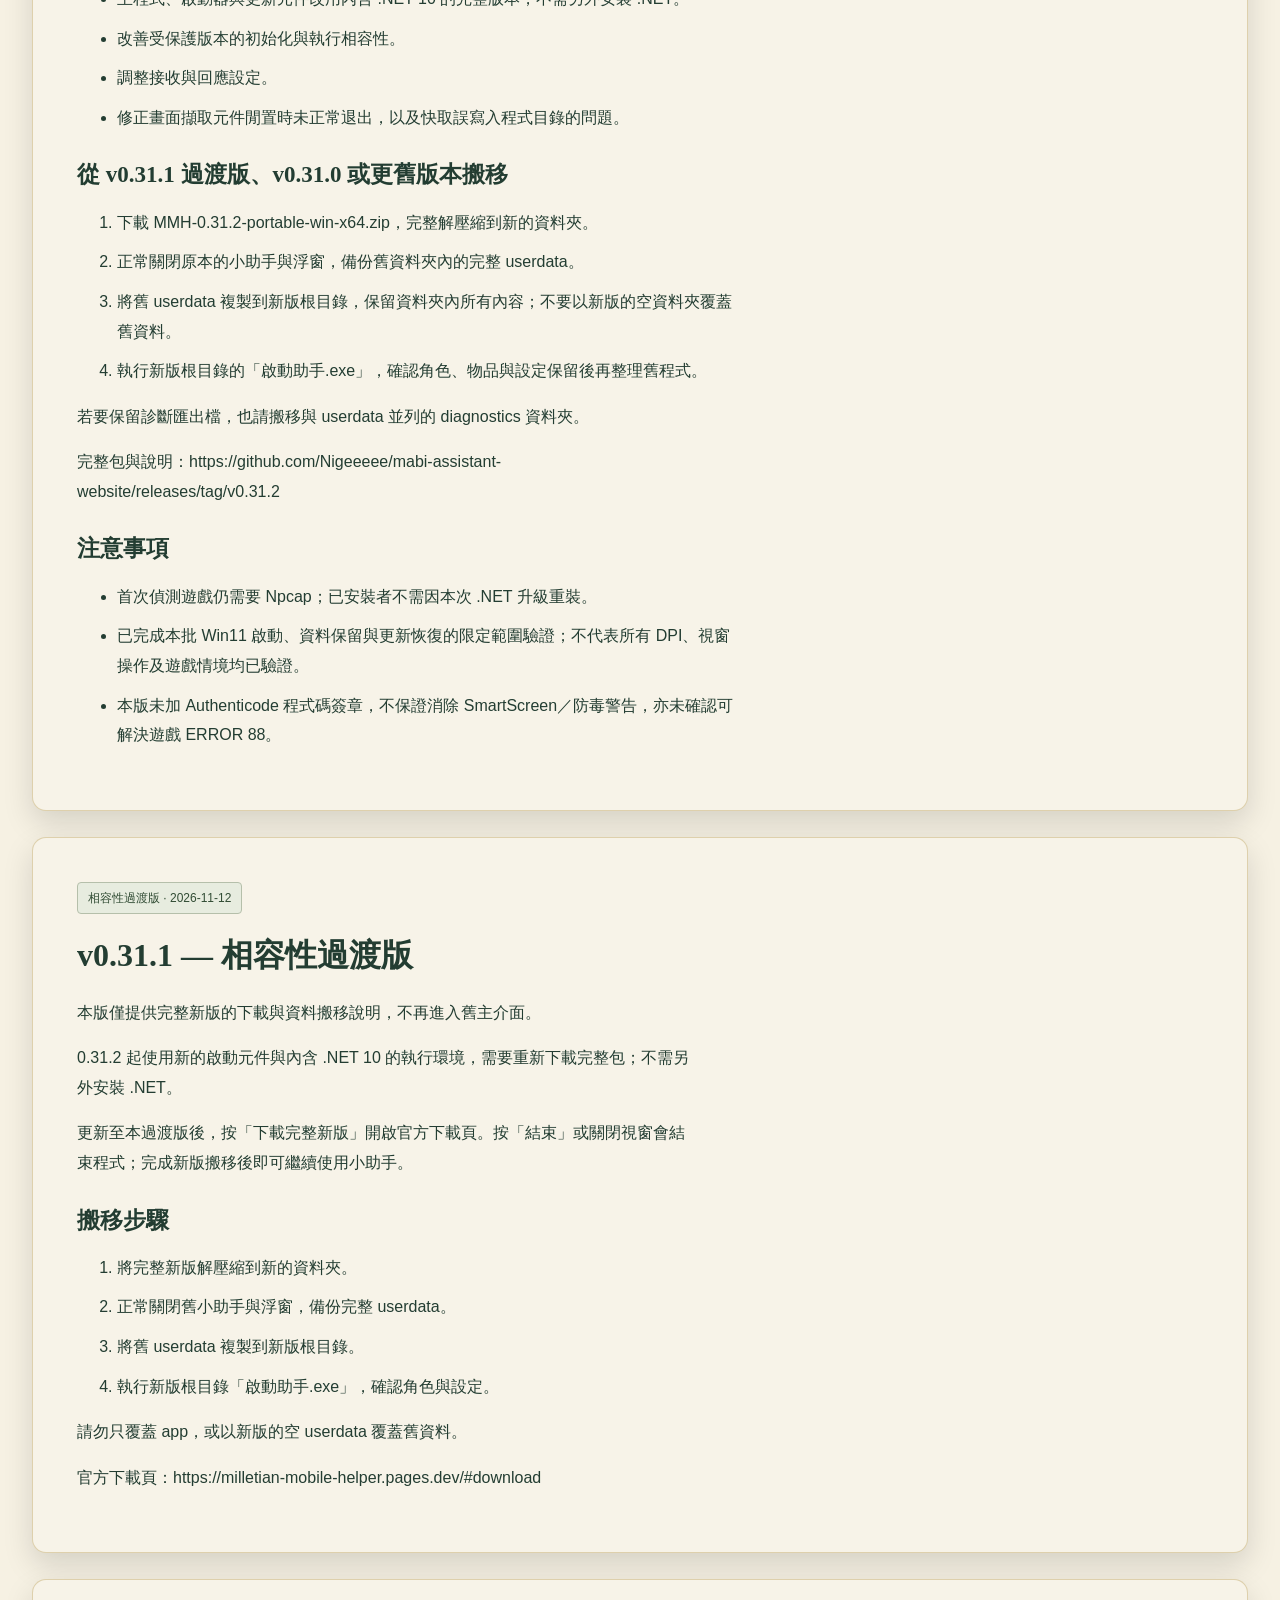
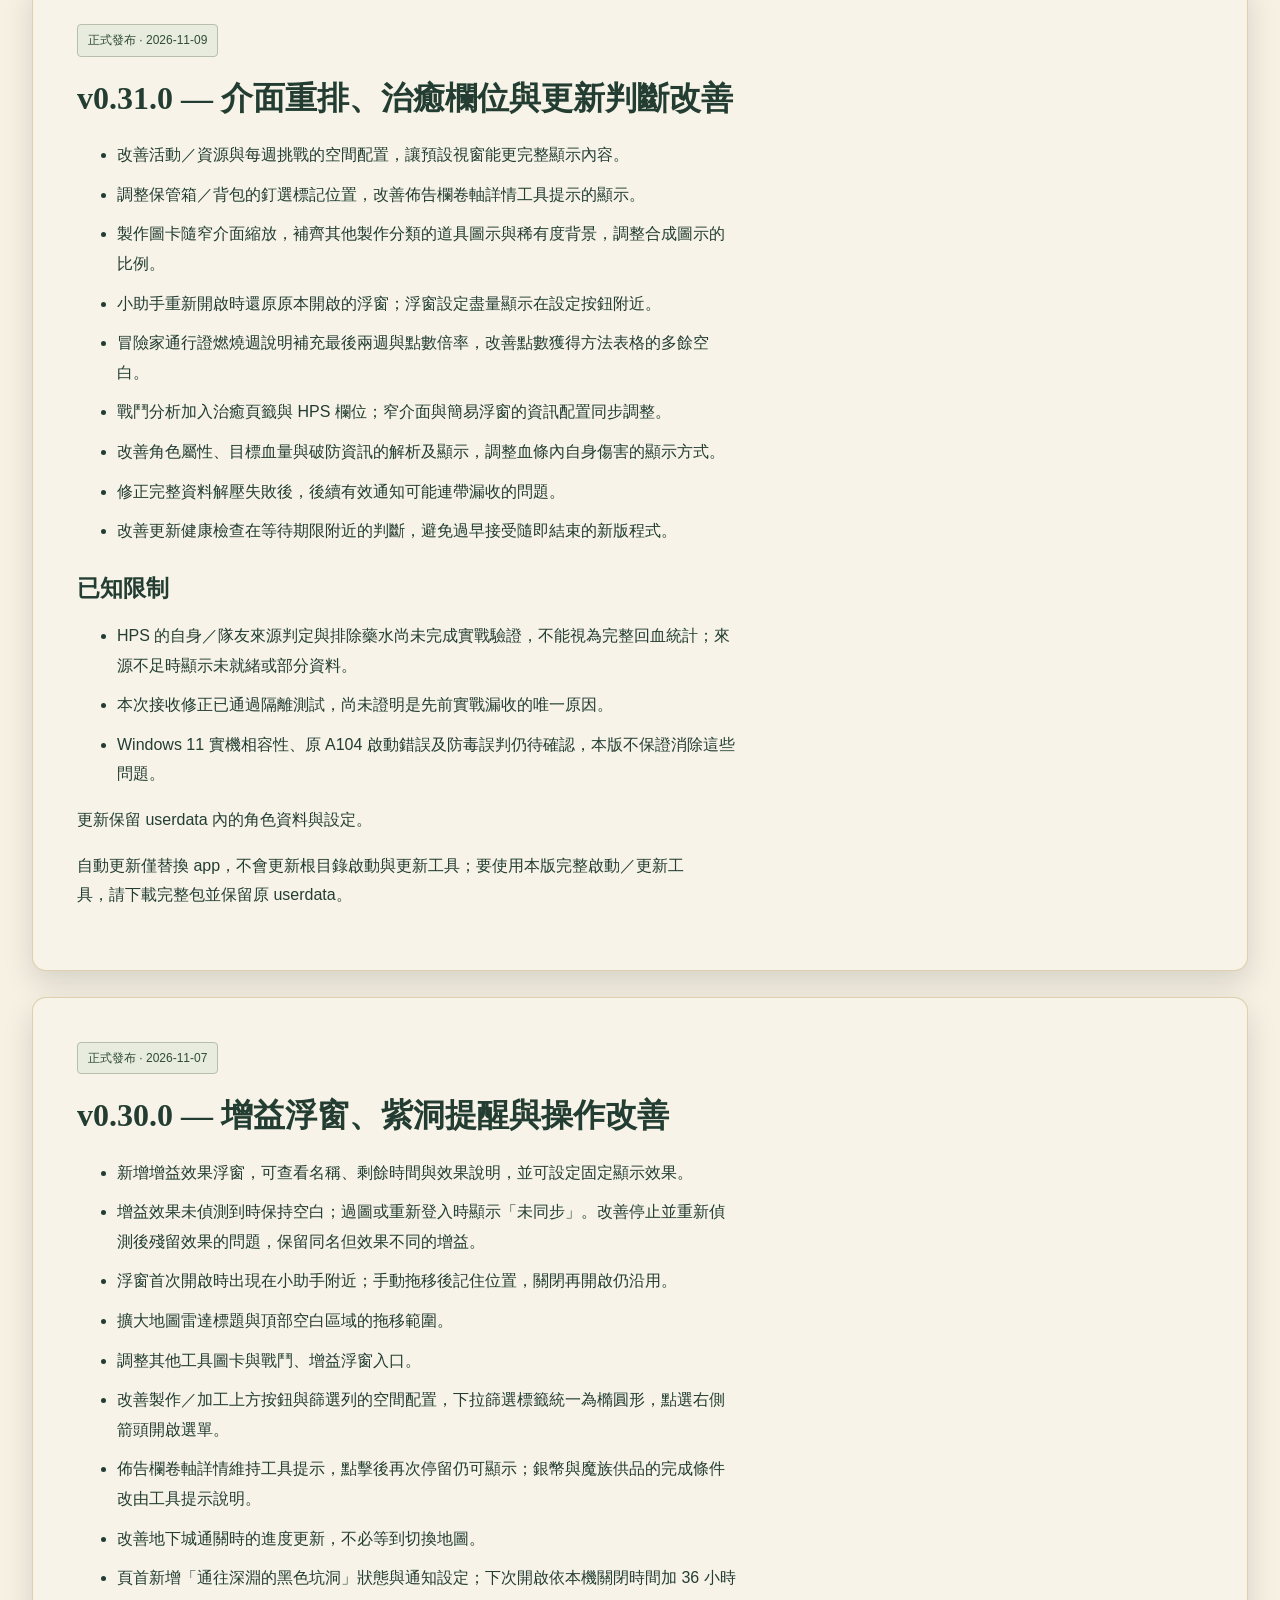
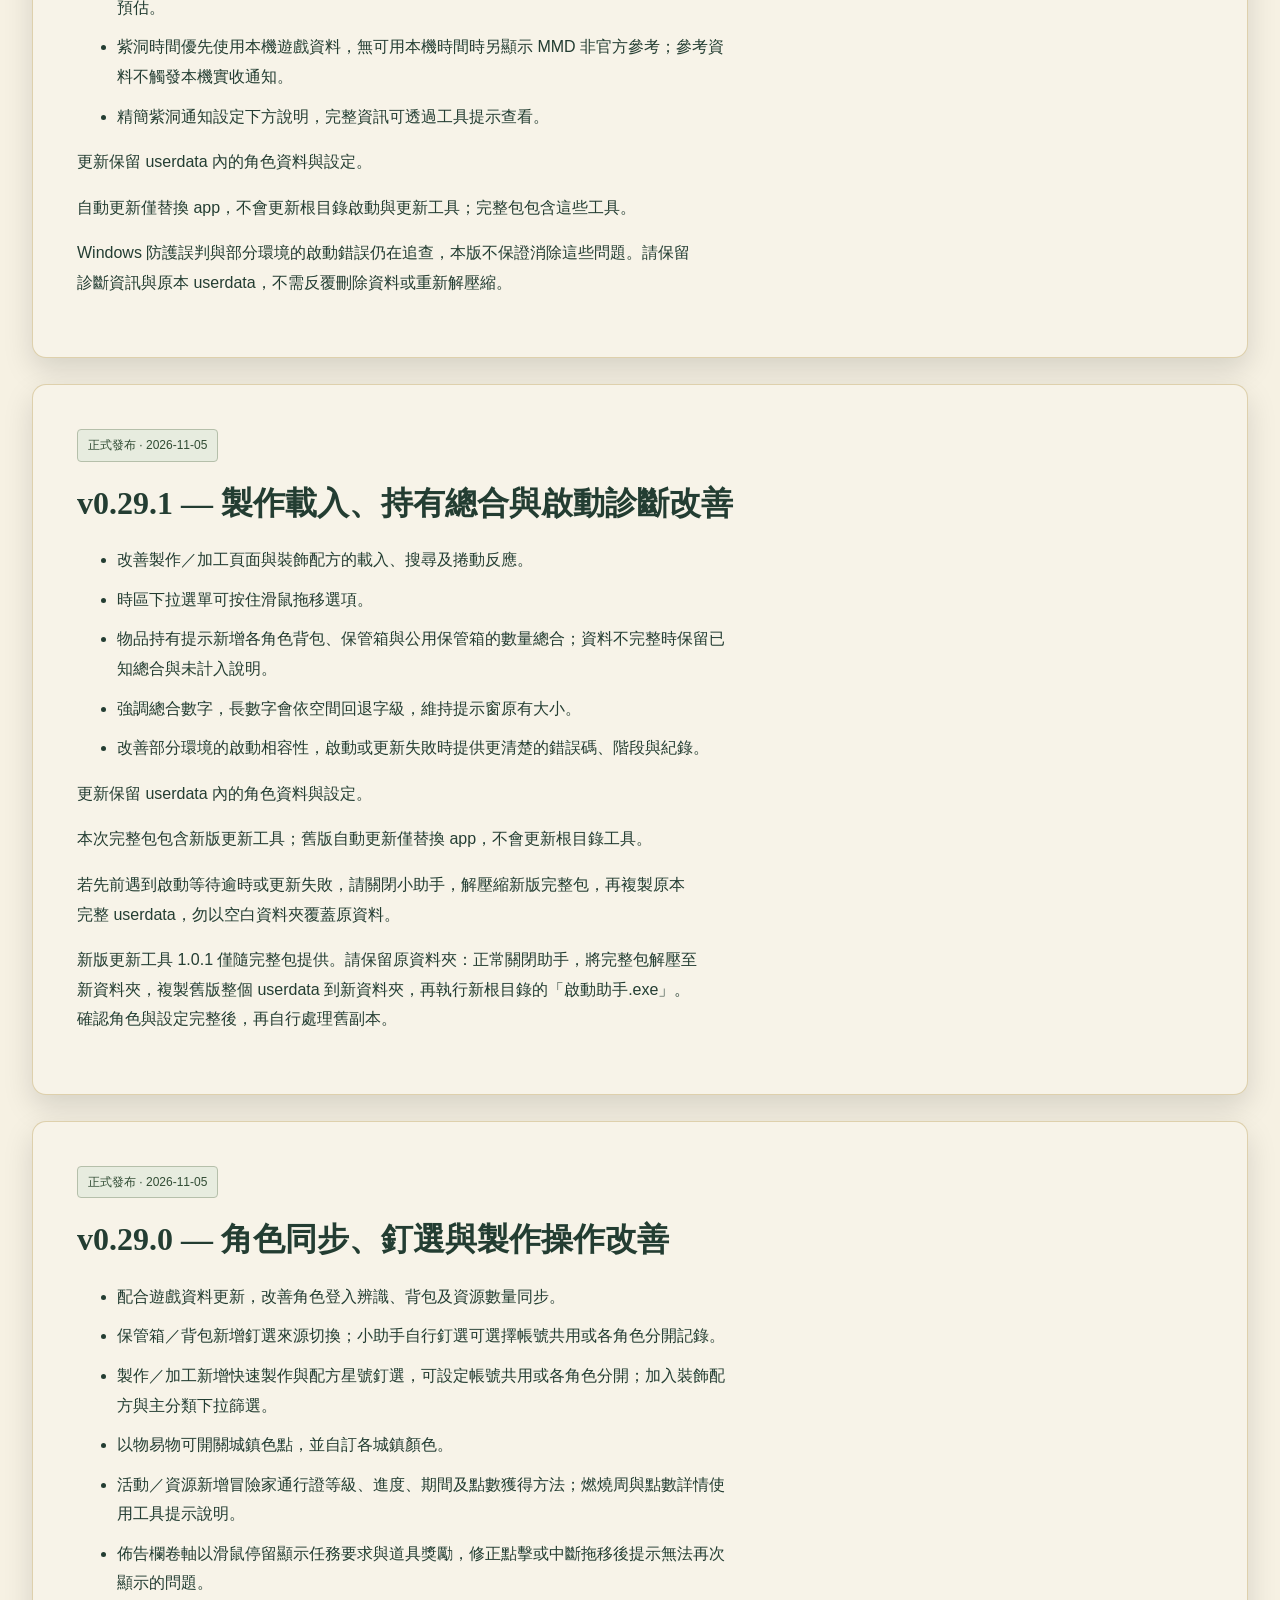
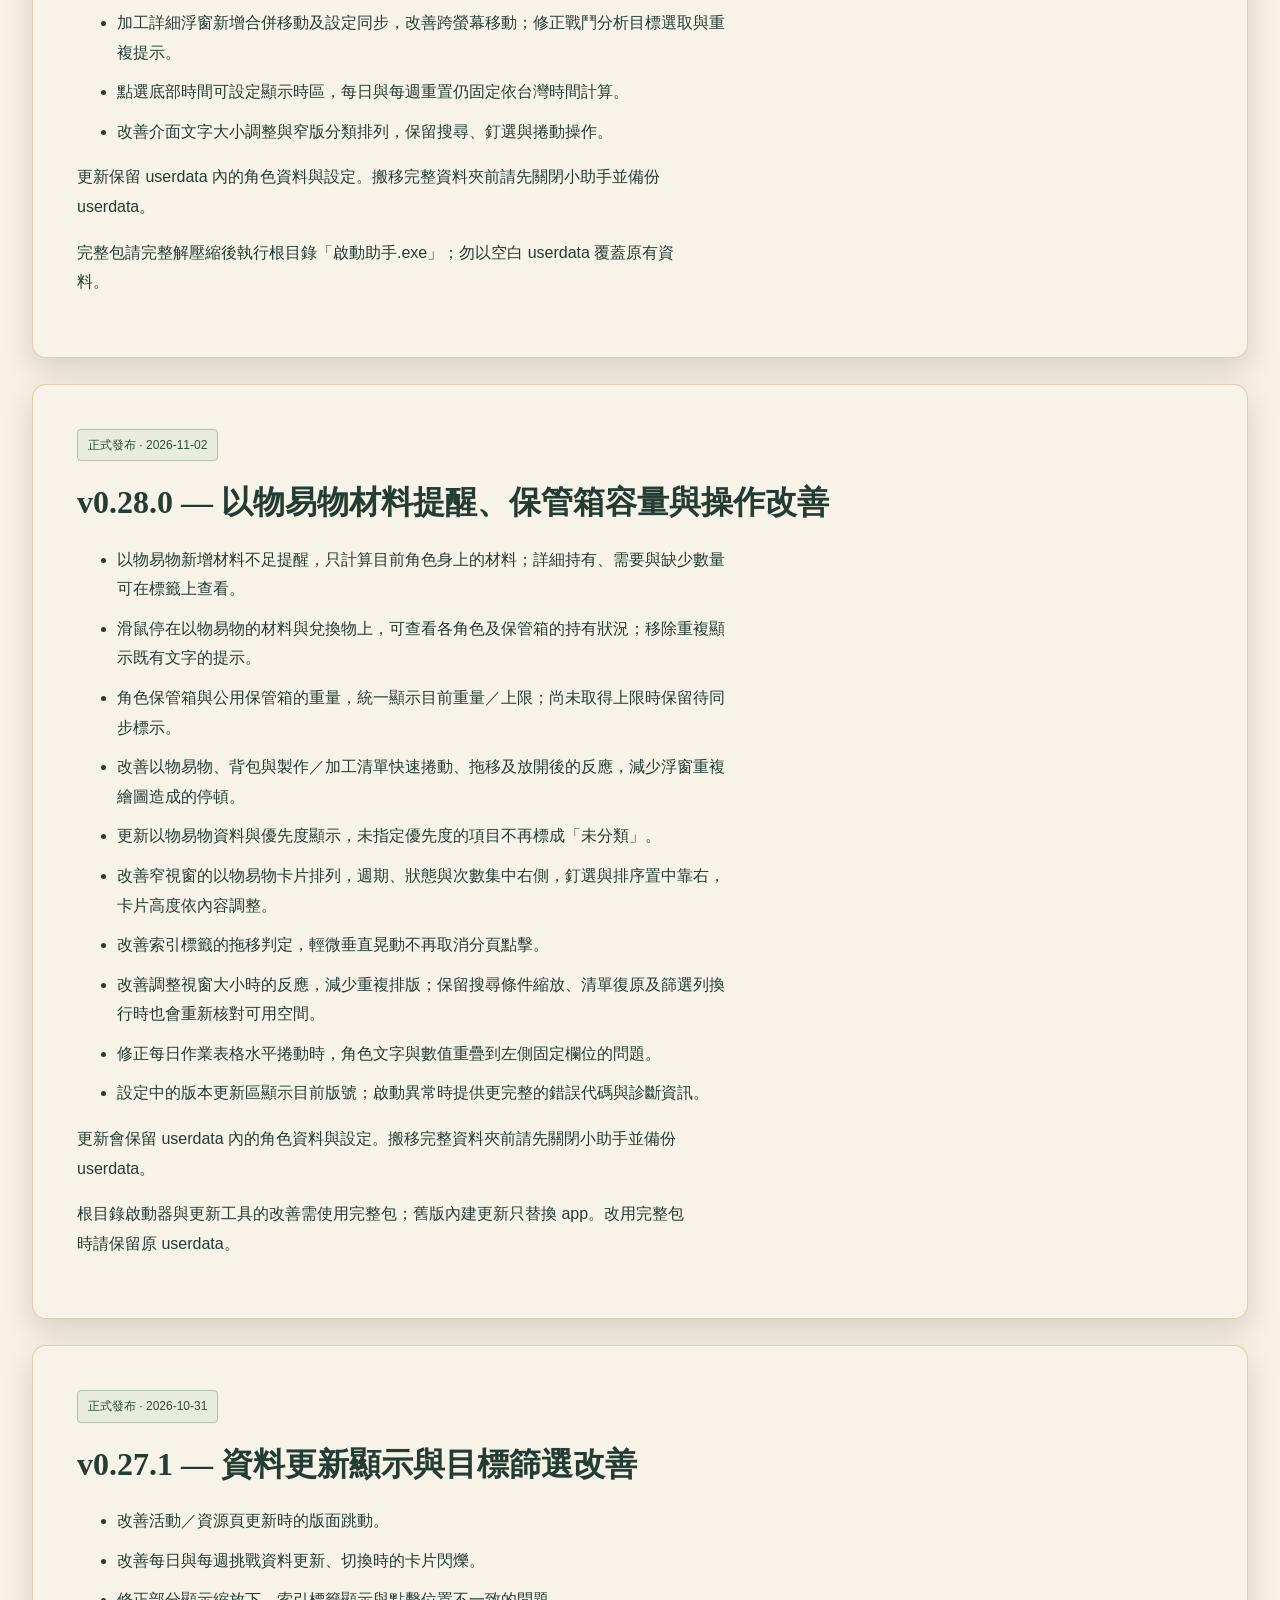
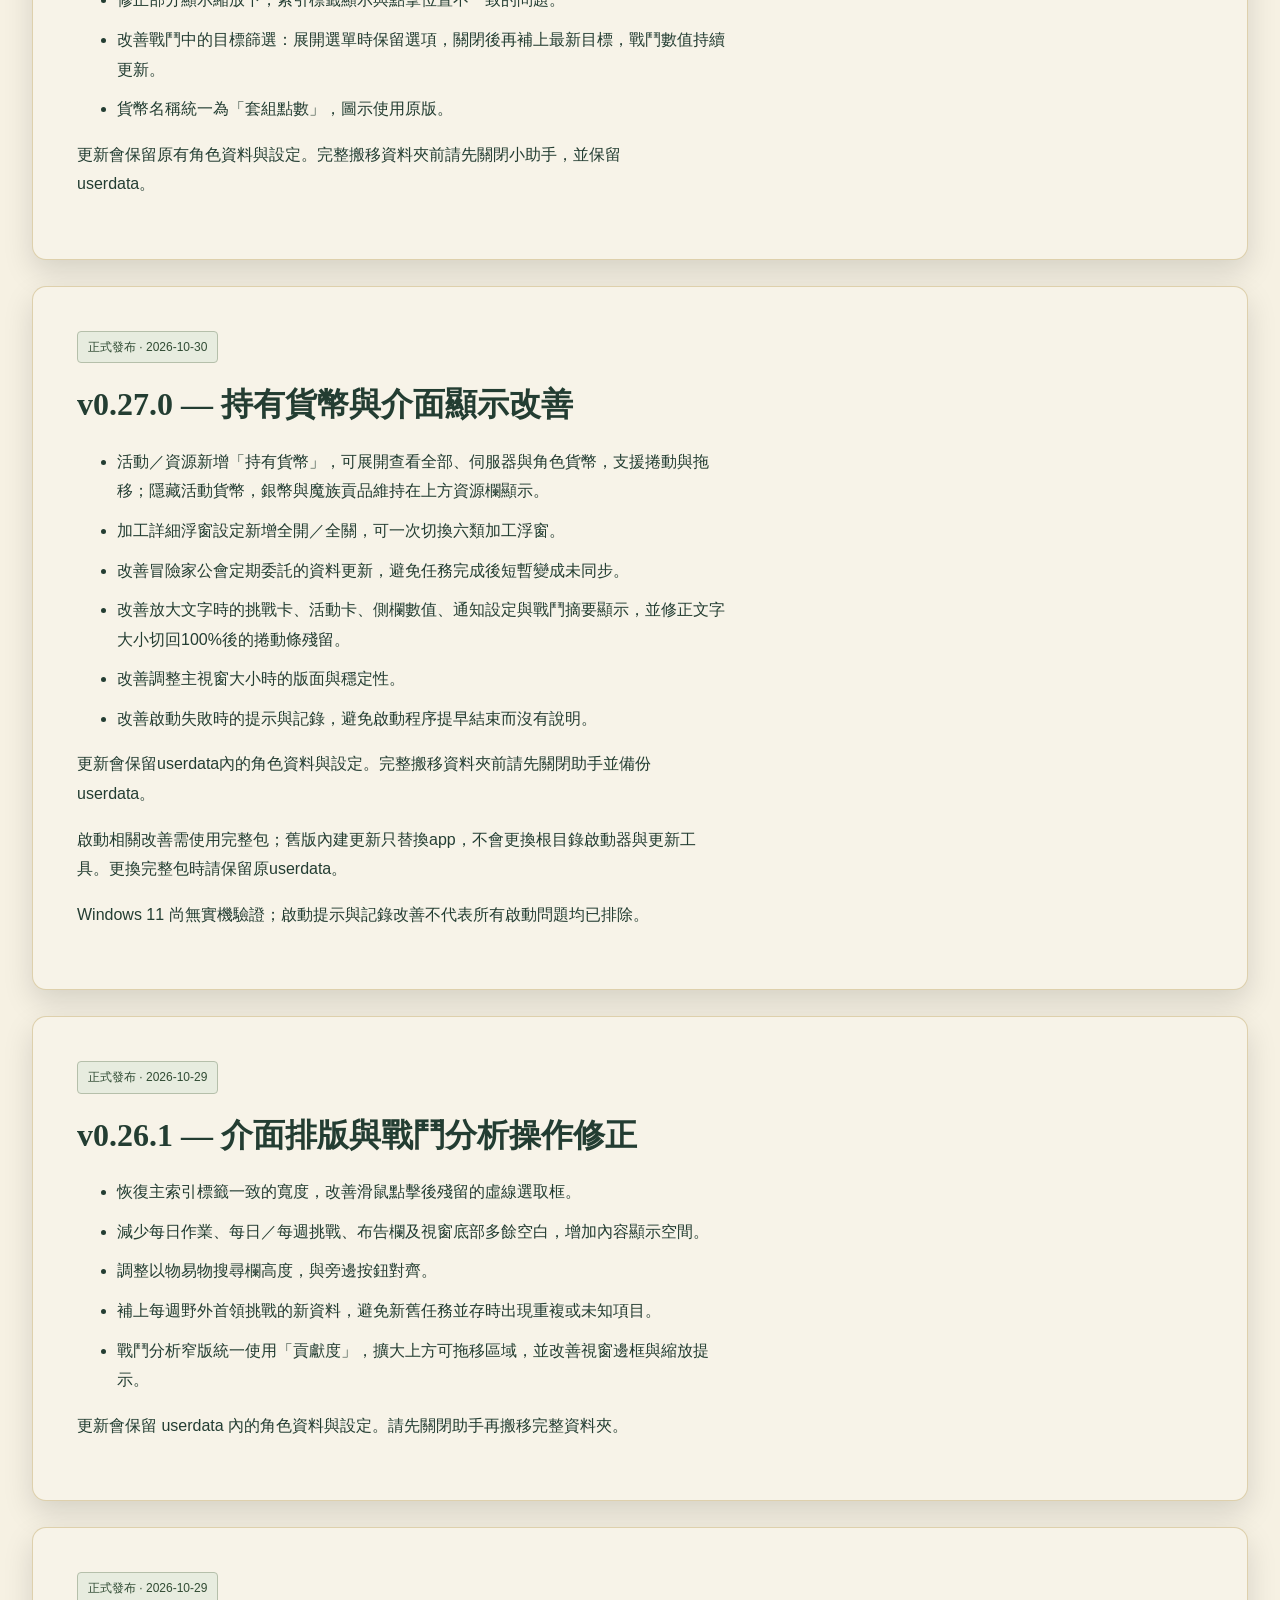
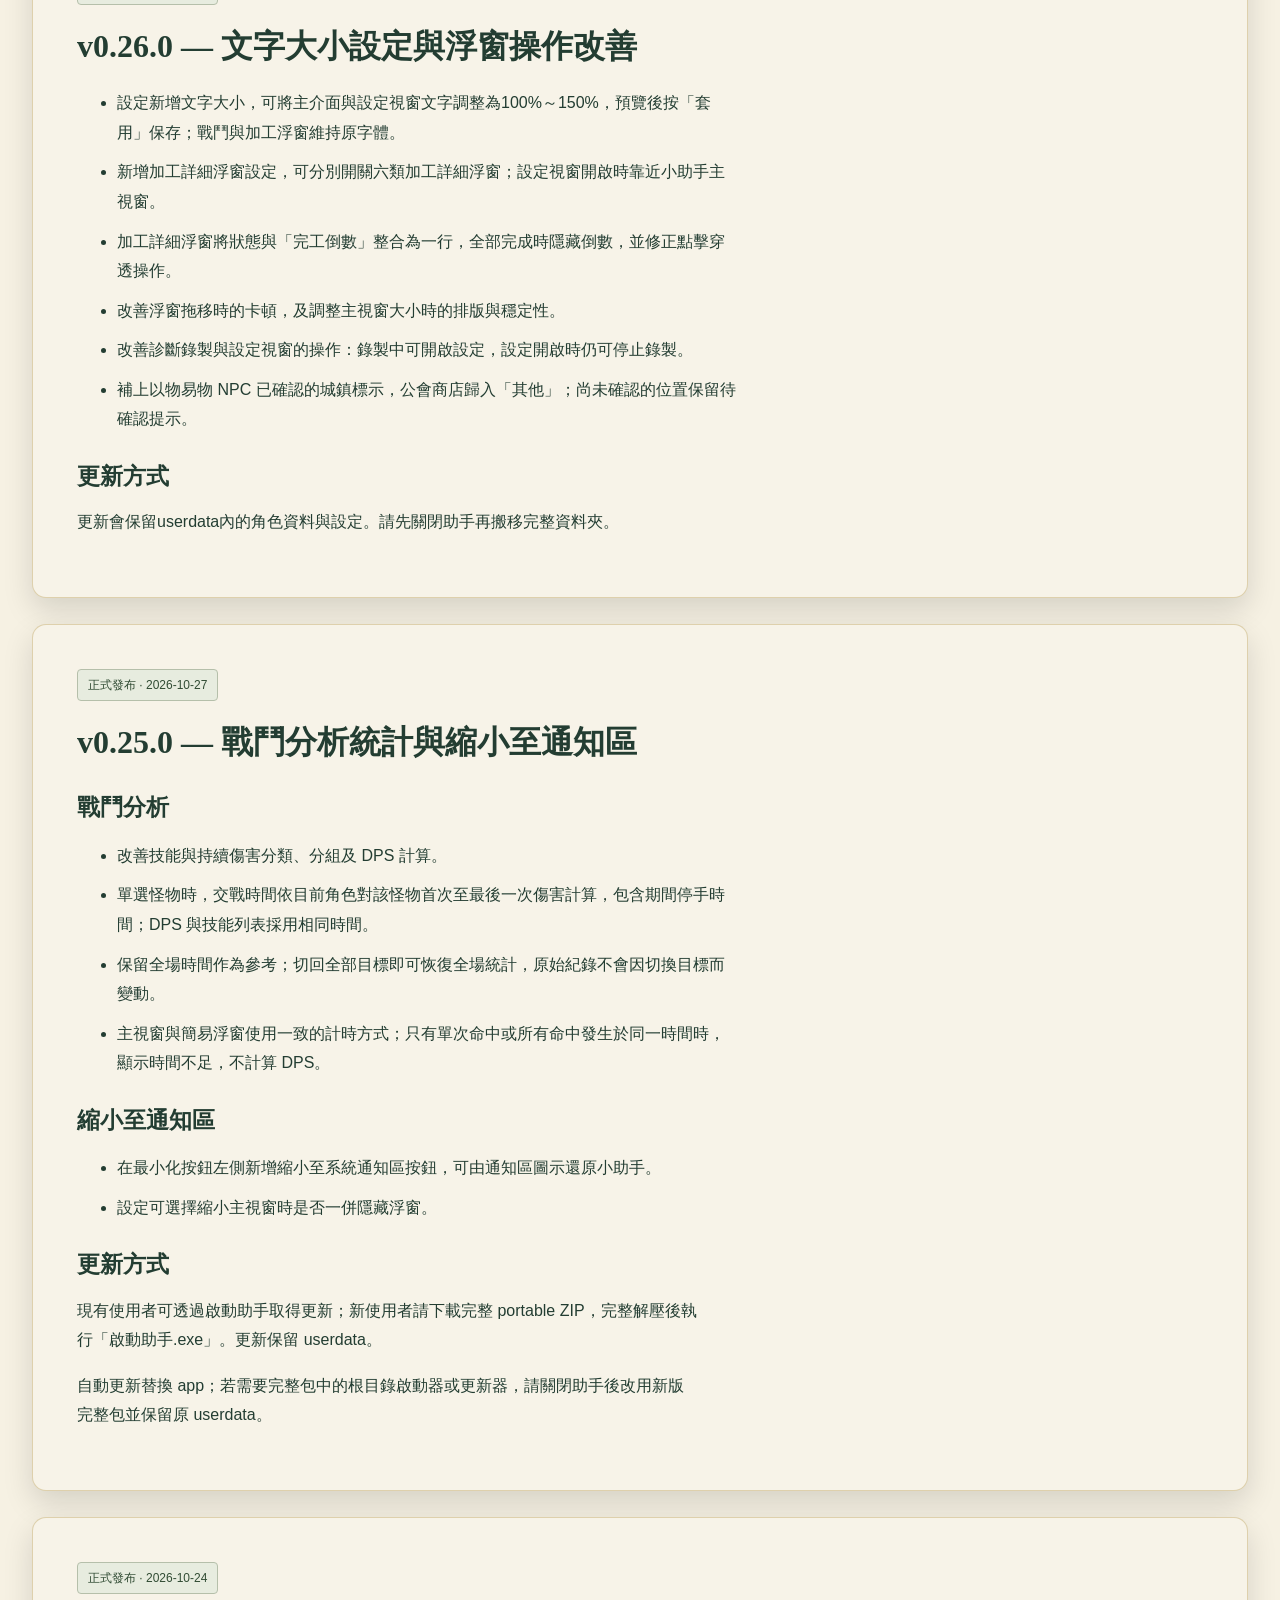
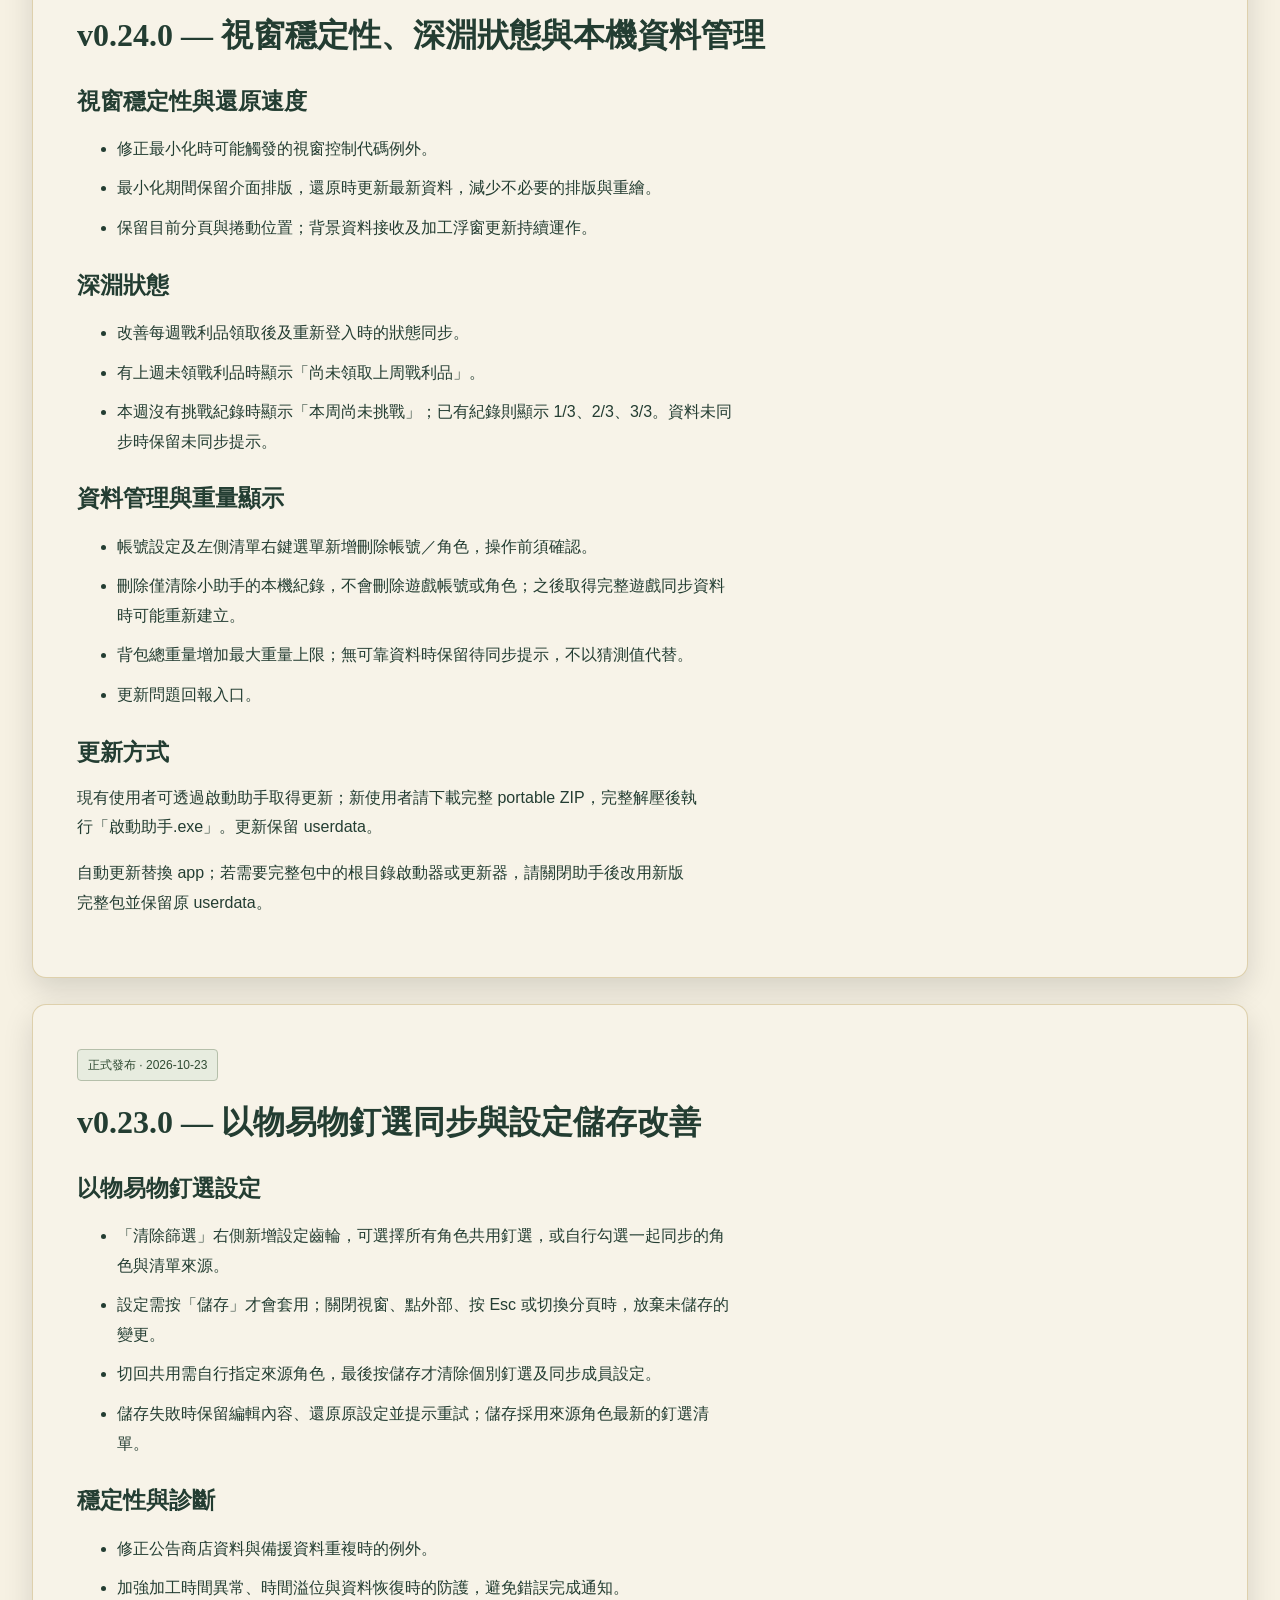
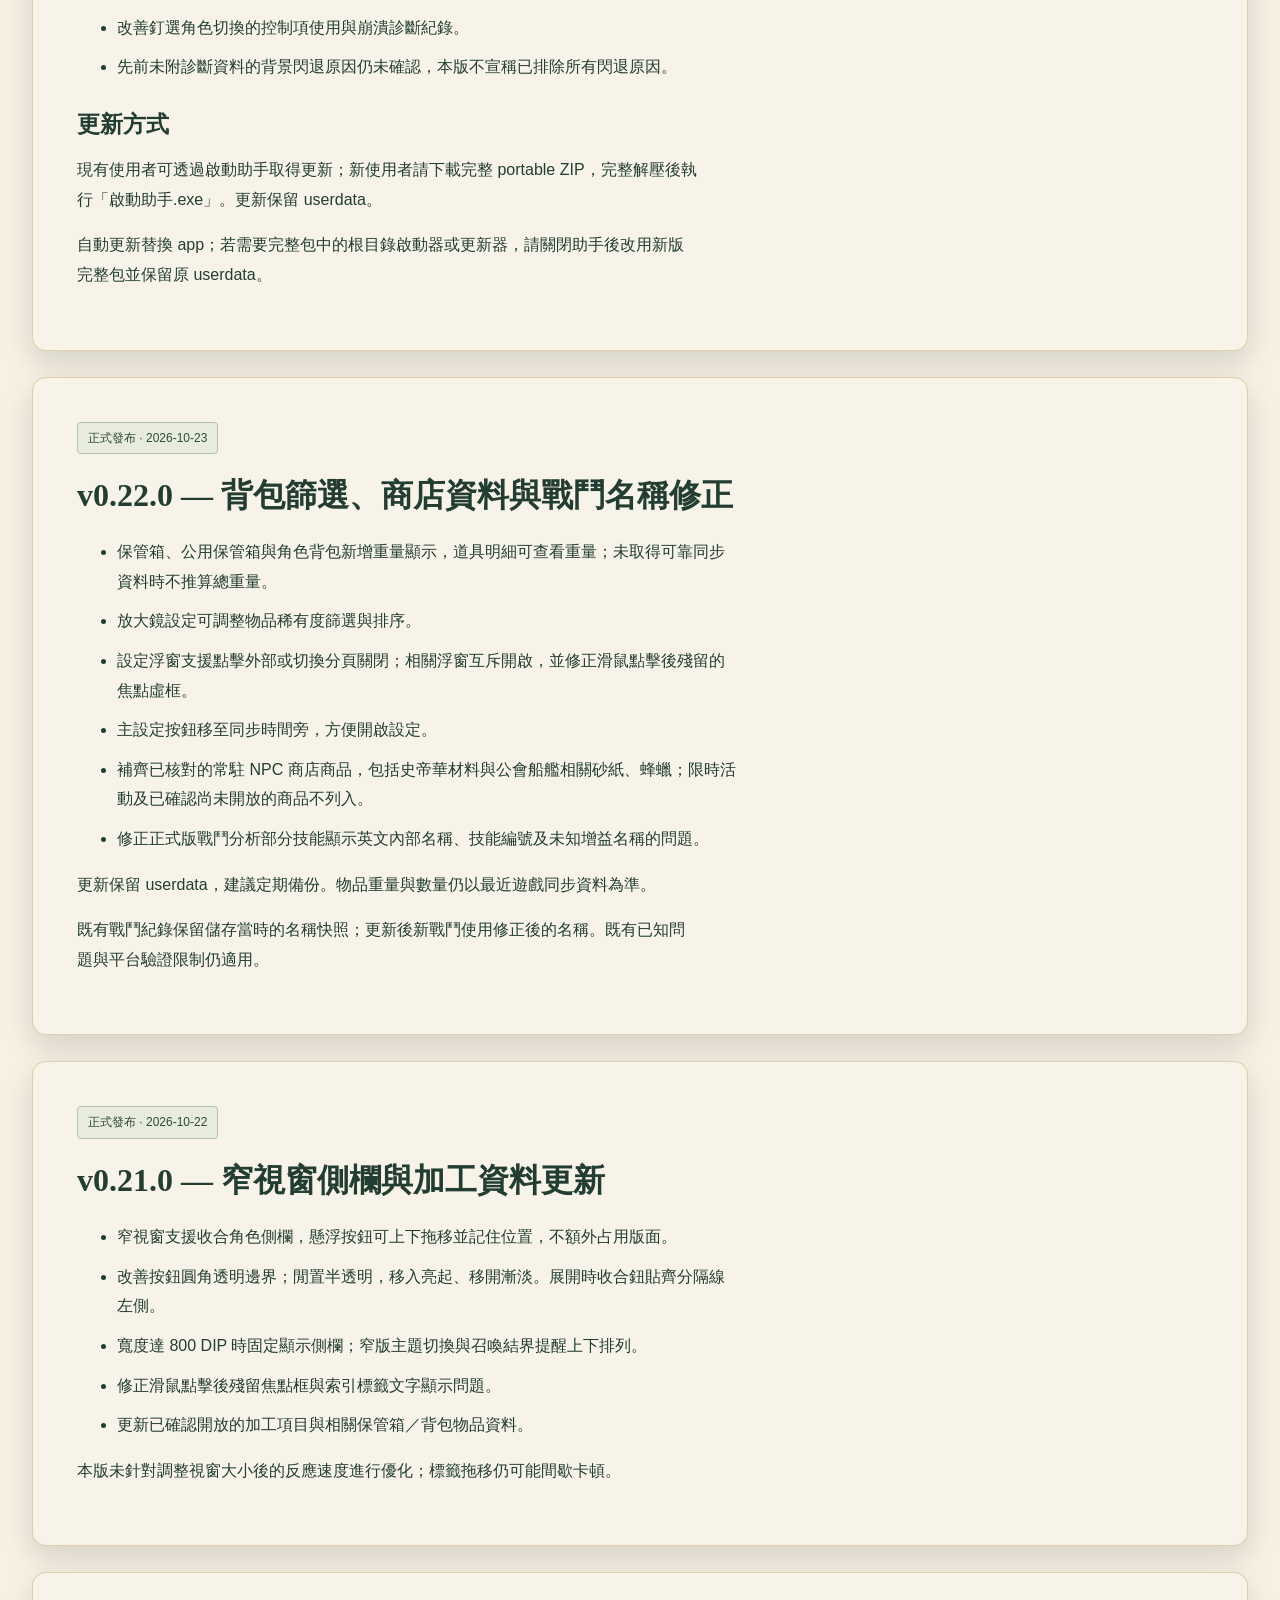
==== commit 9832f1b6: "Publish MMH v0.31.6 downloads and release notes" ====
--- a/public/changelog.html
+++ b/public/changelog.html
@@ -1,7 +1,9 @@
-<!doctype html><html lang="zh-Hant"><head><meta charset="utf-8"><meta name="viewport" content="width=device-width,initial-scale=1"><title>MMH 更新紀錄｜瑪奇 Mobile 小助手版本與下載</title><link rel="icon" href="./assets/mmh-logo.webp"><script>(()=>{const t=new URLSearchParams(location.search).get('theme')==='night'?'night':'day',w=innerWidth,s=w<=960?960:w<=1440?1440:w<=1920?1920:2560,l=document.createElement('link');l.rel='preload';l.as='image';l.type='image/avif';l.href='./assets/background/forest-panorama-'+t+'-'+s+'.avif';l.fetchPriority='high';document.head.append(l);})();</script><link rel="stylesheet" href="./style.css?v=images-4"><link rel="stylesheet" href="./header.css?v=images-4"><script defer src="./site-config.js?v=0.31.5"></script><script defer src="./site.js?v=images-4"></script><link rel="stylesheet" href="./panorama.css?v=images-4"><meta name="description" content="查看瑪奇 Mobile 小助手 MMH 的正式版本更新紀錄、功能改善與更新注意事項，下載資訊以已公開的 Windows 版本為準。"><link rel="canonical" href="https://milletian-mobile-helper.pages.dev/changelog.html"><meta property="og:type" content="website"><meta property="og:locale" content="zh_TW"><meta property="og:site_name" content="米列西安 Mobile 小助手 MMH"><meta property="og:title" content="MMH 更新紀錄｜瑪奇 Mobile 小助手版本與下載"><meta property="og:description" content="查看瑪奇 Mobile 小助手 MMH 的正式版本更新紀錄、功能改善與更新注意事項，下載資訊以已公開的 Windows 版本為準。"><meta property="og:url" content="https://milletian-mobile-helper.pages.dev/changelog.html"></head><body data-theme="day"><script>document.body.dataset.theme=new URLSearchParams(location.search).get("theme")==="night"?"night":"day";</script><a class="skip-link" href="#main">跳至主要內容</a><header class="site-header"><a class="site-brand" href="./index.html"><img src="./assets/mmh-logo.webp" width="38" height="38" alt=""><span data-name>米列西安 Mobile 小助手</span><small>Milletian Mobile Helper · MMH</small></a><button id="nav-toggle" class="site-theme nav-toggle" aria-expanded="false" aria-controls="main-nav" type="button">選單 ☰</button><nav id="main-nav" class="site-nav" aria-label="主要導覽"><a href="./index.html">首頁</a><a href="./guide.html">使用指南</a><a href="./changelog.html">更新紀錄</a><a href="./support.html">支持開發</a></nav><div class="header-actions"><button id="theme-toggle" class="site-theme" type="button" aria-pressed="false">切換月夜</button><a class="site-download" href="./index.html#download">下載 MMH ↗</a></div></header><div class="panorama-stage"><div class="panorama-banner" aria-hidden="true"></div><main id="main" class="site-main">+<!doctype html><html lang="zh-Hant"><head><meta charset="utf-8"><meta name="viewport" content="width=device-width,initial-scale=1"><title>MMH 更新紀錄｜瑪奇 Mobile 小助手版本與下載</title><link rel="icon" href="./assets/mmh-logo.webp"><script>(()=>{const t=new URLSearchParams(location.search).get('theme')==='night'?'night':'day',w=innerWidth,s=w<=960?960:w<=1440?1440:w<=1920?1920:2560,l=document.createElement('link');l.rel='preload';l.as='image';l.type='image/avif';l.href='./assets/background/forest-panorama-'+t+'-'+s+'.avif';l.fetchPriority='high';document.head.append(l);})();</script><link rel="stylesheet" href="./style.css?v=images-4"><link rel="stylesheet" href="./header.css?v=images-4"><script defer src="./site-config.js?v=0.31.6"></script><script defer src="./site.js?v=images-4"></script><link rel="stylesheet" href="./panorama.css?v=images-4"><meta name="description" content="查看瑪奇 Mobile 小助手 MMH 的正式版本更新紀錄、功能改善與更新注意事項，下載資訊以已公開的 Windows 版本為準。"><link rel="canonical" href="https://milletian-mobile-helper.pages.dev/changelog.html"><meta property="og:type" content="website"><meta property="og:locale" content="zh_TW"><meta property="og:site_name" content="米列西安 Mobile 小助手 MMH"><meta property="og:title" content="MMH 更新紀錄｜瑪奇 Mobile 小助手版本與下載"><meta property="og:description" content="查看瑪奇 Mobile 小助手 MMH 的正式版本更新紀錄、功能改善與更新注意事項，下載資訊以已公開的 Windows 版本為準。"><meta property="og:url" content="https://milletian-mobile-helper.pages.dev/changelog.html"></head><body data-theme="day"><script>document.body.dataset.theme=new URLSearchParams(location.search).get("theme")==="night"?"night":"day";</script><a class="skip-link" href="#main">跳至主要內容</a><header class="site-header"><a class="site-brand" href="./index.html"><img src="./assets/mmh-logo.webp" width="38" height="38" alt=""><span data-name>米列西安 Mobile 小助手</span><small>Milletian Mobile Helper · MMH</small></a><button id="nav-toggle" class="site-theme nav-toggle" aria-expanded="false" aria-controls="main-nav" type="button">選單 ☰</button><nav id="main-nav" class="site-nav" aria-label="主要導覽"><a href="./index.html">首頁</a><a href="./guide.html">使用指南</a><a href="./changelog.html">更新紀錄</a><a href="./support.html">支持開發</a></nav><div class="header-actions"><button id="theme-toggle" class="site-theme" type="button" aria-pressed="false">切換月夜</button><a class="site-download" href="./index.html#download">下載 MMH ↗</a></div></header><div class="panorama-stage"><div class="panorama-banner" aria-hidden="true"></div><main id="main" class="site-main"> 
-<section class="paper section"><p class="eyebrow">CHANGELOG / 更新手札</p><h1>更新紀錄</h1><p class="lead">查看各版本的功能、修正與使用注意事項。</p><nav class="local-nav" aria-label="版本導覽"><a href="#v0315">v0.31.5</a><a href="#v0314">v0.31.4</a><a href="#v0313">v0.31.3</a><a href="#v0312">v0.31.2</a><a href="#v0311">v0.31.1 過渡提示</a><a href="#v0310">v0.31.0</a><a href="#v0300">v0.30.0</a><a href="#v0291">v0.29.1</a><a href="#v0290">v0.29.0</a><a href="#v0280">v0.28.0</a><a href="#v0271">v0.27.1</a><a href="#v0270">v0.27.0</a><a href="#v0261">v0.26.1</a><a href="#v0260">v0.26.0</a><a href="#v0250">v0.25.0</a><a href="#v0240">v0.24.0</a><a href="#v0230">v0.23.0</a><a href="#v0220">v0.22.0</a><a href="#v0210">v0.21.0</a><a href="#v0200">v0.20.0</a><a href="#v0192">v0.19.2</a><a href="#v0191">v0.19.1</a><a href="#v0190">v0.19.0</a><a href="#v0181">v0.18.1</a><a href="#v0180">v0.18.0</a><a href="#v0171">v0.17.1</a><a href="#v0170">v0.17.0</a><a href="#v0161">v0.16.1</a><a href="#v0160">v0.16.0</a><a href="#v0151">v0.15.1</a><a href="#v0150">v0.15.0</a><a href="#v0142">v0.14.2</a><a href="#v0130">v0.13.0</a><a href="#v0120">v0.12.0</a><a href="#v0110">v0.11.0</a><a href="#v0101">v0.10.1</a><a href="#v0100">v0.10.0</a><a href="#v090">v0.9.0</a><a href="#v080">v0.8.0</a><a href="#known-issues">已知問題</a></nav></section>+<section class="paper section"><p class="eyebrow">CHANGELOG / 更新手札</p><h1>更新紀錄</h1><p class="lead">查看各版本的功能、修正與使用注意事項。</p><nav class="local-nav" aria-label="版本導覽"><a href="#v0316">v0.31.6</a><a href="#v0315">v0.31.5</a><a href="#v0314">v0.31.4</a><a href="#v0313">v0.31.3</a><a href="#v0312">v0.31.2</a><a href="#v0311">v0.31.1 過渡提示</a><a href="#v0310">v0.31.0</a><a href="#v0300">v0.30.0</a><a href="#v0291">v0.29.1</a><a href="#v0290">v0.29.0</a><a href="#v0280">v0.28.0</a><a href="#v0271">v0.27.1</a><a href="#v0270">v0.27.0</a><a href="#v0261">v0.26.1</a><a href="#v0260">v0.26.0</a><a href="#v0250">v0.25.0</a><a href="#v0240">v0.24.0</a><a href="#v0230">v0.23.0</a><a href="#v0220">v0.22.0</a><a href="#v0210">v0.21.0</a><a href="#v0200">v0.20.0</a><a href="#v0192">v0.19.2</a><a href="#v0191">v0.19.1</a><a href="#v0190">v0.19.0</a><a href="#v0181">v0.18.1</a><a href="#v0180">v0.18.0</a><a href="#v0171">v0.17.1</a><a href="#v0170">v0.17.0</a><a href="#v0161">v0.16.1</a><a href="#v0160">v0.16.0</a><a href="#v0151">v0.15.1</a><a href="#v0150">v0.15.0</a><a href="#v0142">v0.14.2</a><a href="#v0130">v0.13.0</a><a href="#v0120">v0.12.0</a><a href="#v0110">v0.11.0</a><a href="#v0101">v0.10.1</a><a href="#v0100">v0.10.0</a><a href="#v090">v0.9.0</a><a href="#v080">v0.8.0</a><a href="#known-issues">已知問題</a></nav></section> 
+<section id="v0316" class="paper section prose"><span class="badge">正式發布 · 2026-11-26</span><h2>v0.31.6 — 戰鬥浮窗與加工顯示改善</h2><ul><li>修正戰鬥浮窗在賽季 1 的怪物血量與破防倒數。破防延長會依最新剩餘時間更新倒數。</li><li>修正尚未領獎的冒險家通行證點數同步，補上第 12 季等級與燃燒周資料。</li><li>加工總表與加工詳細浮窗分列顯示完成、製作中和等待，三套主題均更新透明度與文字描邊。</li><li>更新製作與加工配方、圖示、商店、符文、道具及戰鬥顯示名稱。製作配方保留原有釘選與開放時程。</li><li>新增噩夢鑽探地圖名稱及雷達地圖，補上場所別名、常設商店日期與深淵輪替資料。遊戲內尚未確認開放的項目依已知時程標示。</li><li>改善窄視窗的背包圖卡排列，讓道具名稱有足夠空間換行。</li></ul><p>本版已在 Windows 10 驗證，Windows 11 實機驗證待補。</p><p><a href="https://github.com/Nigeeeee/mabi-assistant-website/releases/tag/v0.31.6">下載 v0.31.6 與查看發布附件 ↗</a> · <a href="./guide.html#v0316-guide">安裝與資料搬移 →</a></p></section>
+
 <section id="v0315" class="paper section prose"><span class="badge">正式發布 · 2026-11-25</span><h2>v0.31.5 — 落日主題與加工總表</h2><ul><li>新增落日主題，並依晨光、落日、月夜順序切換。切換按鈕的夕陽、月亮與太陽圖示分別對應下一個主題。</li><li>新增加工總表，可在加工詳細浮窗設定開啟，一次查看各類加工的進度和剩餘時間。</li><li>佈告欄新增艾明馬夏與卷軸，並更新賽季 1 的道具、商店和加工資料。</li><li>改善精簡及自訂視窗在大字模式下的版面、文字裁切及捲動操作。</li><li>完整便攜包更新啟動器，降低冷啟時過早出現等待提示的情況。需要更新啟動器時，請下載完整便攜包並解壓至新資料夾。</li></ul><p>本版已在 Windows 10 驗證，Windows 11 實機驗證待補。</p><p><a href="https://github.com/Nigeeeee/mabi-assistant-website/releases/tag/v0.31.5">下載 v0.31.5 與查看發布附件 ↗</a> · <a href="./guide.html#v0315-guide">安裝與資料搬移 →</a></p></section>
 
 <section id="v0314" class="paper section prose"><span class="badge">正式發布 · 2026-11-19</span><h2>v0.31.4 — 操作順暢度與進度更新改善</h2><ul><li>改善頁面、角色切換及視窗與文字大小調整的順暢度。</li><li>改善以物易物與製作／加工的快速捲動，以及保管箱／背包與製作／加工的釘選反應。</li><li>保管箱／背包的釘選模式顯示全部釘選道具。友情袋提示保留累積獲得進度與各角色明細，省略數量總合。</li><li>修正法皇廳的特別委託通關後小助手的進度更新。</li><li>減少重複載入的道具圖片及重複資料表，保留原始圖像尺寸及既有 userdata。</li></ul><p>本版驗證範圍為 Windows 10，Windows 11 尚待實機驗證。</p><p><a href="https://github.com/Nigeeeee/mabi-assistant-website/releases/tag/v0.31.4">下載 v0.31.4 與查看發布附件 ↗</a> · <a href="./guide.html#v0314-guide">安裝與資料搬移 →</a></p></section>
